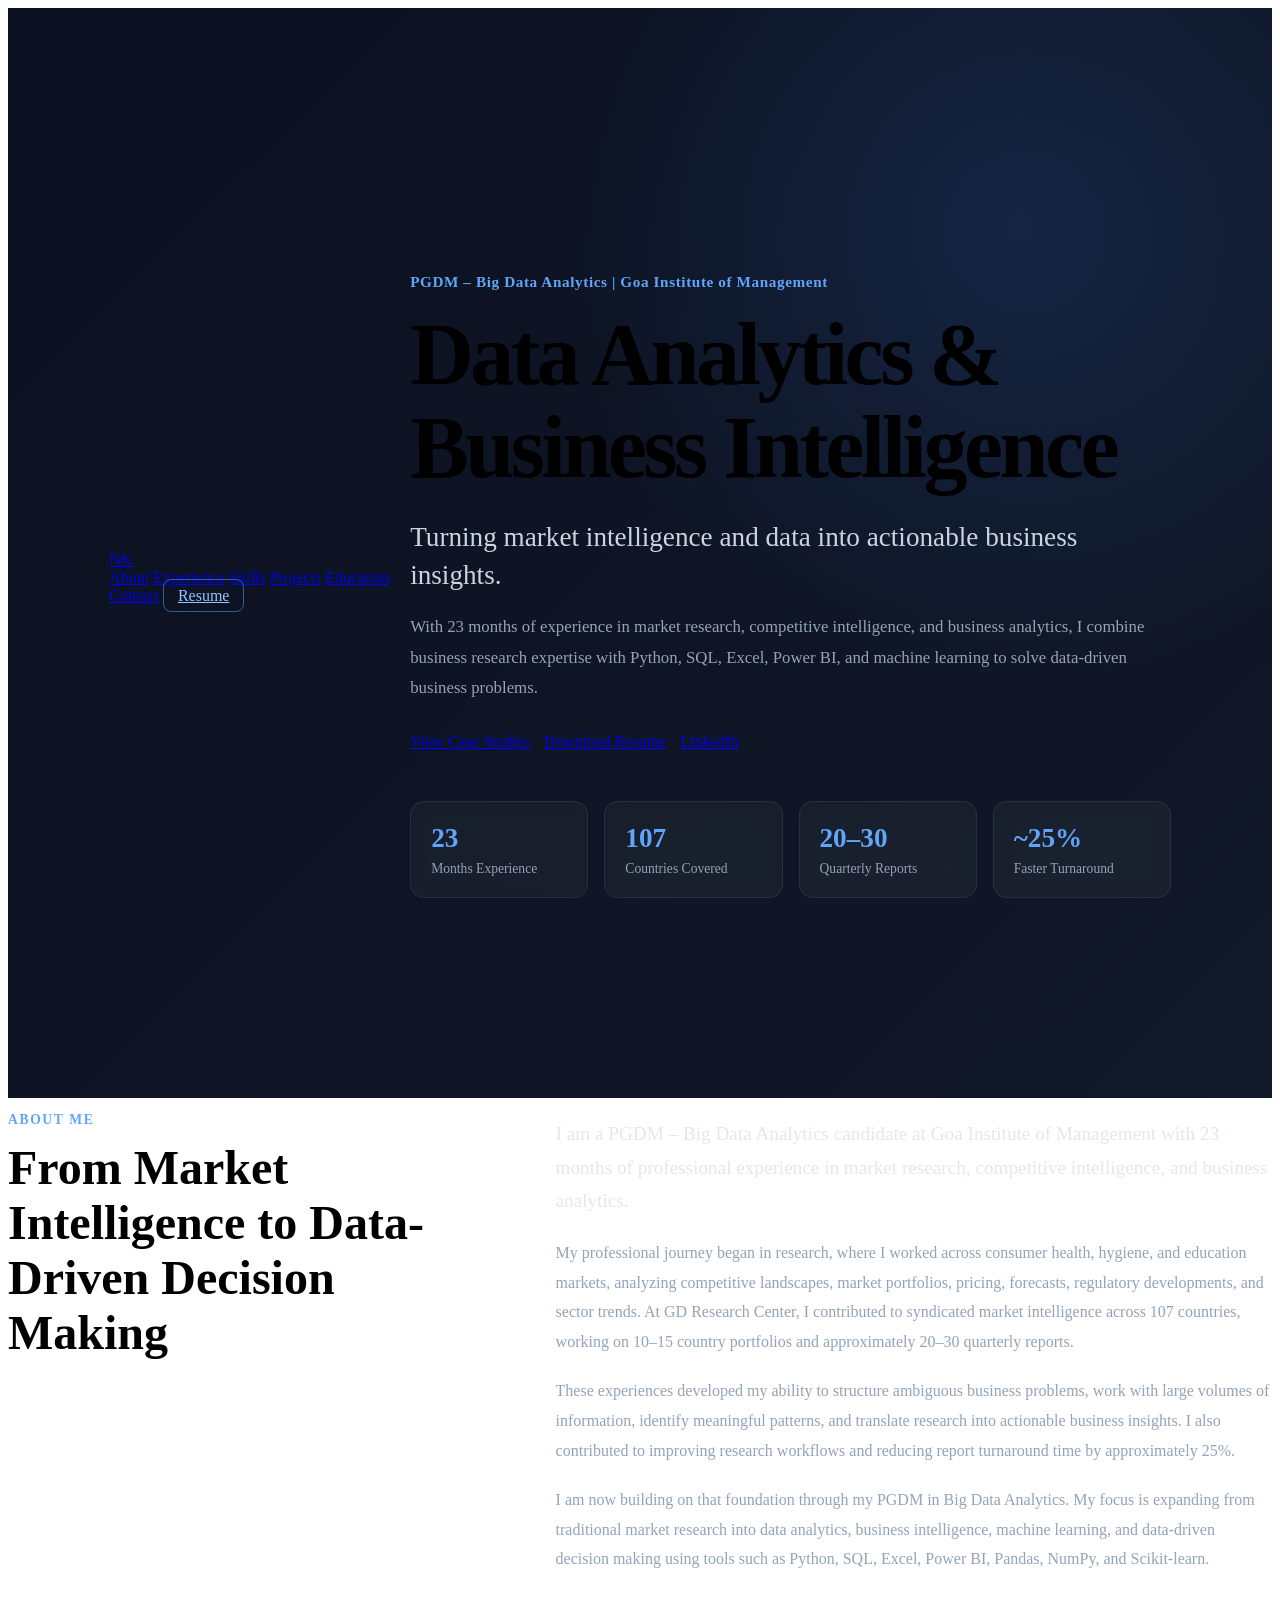
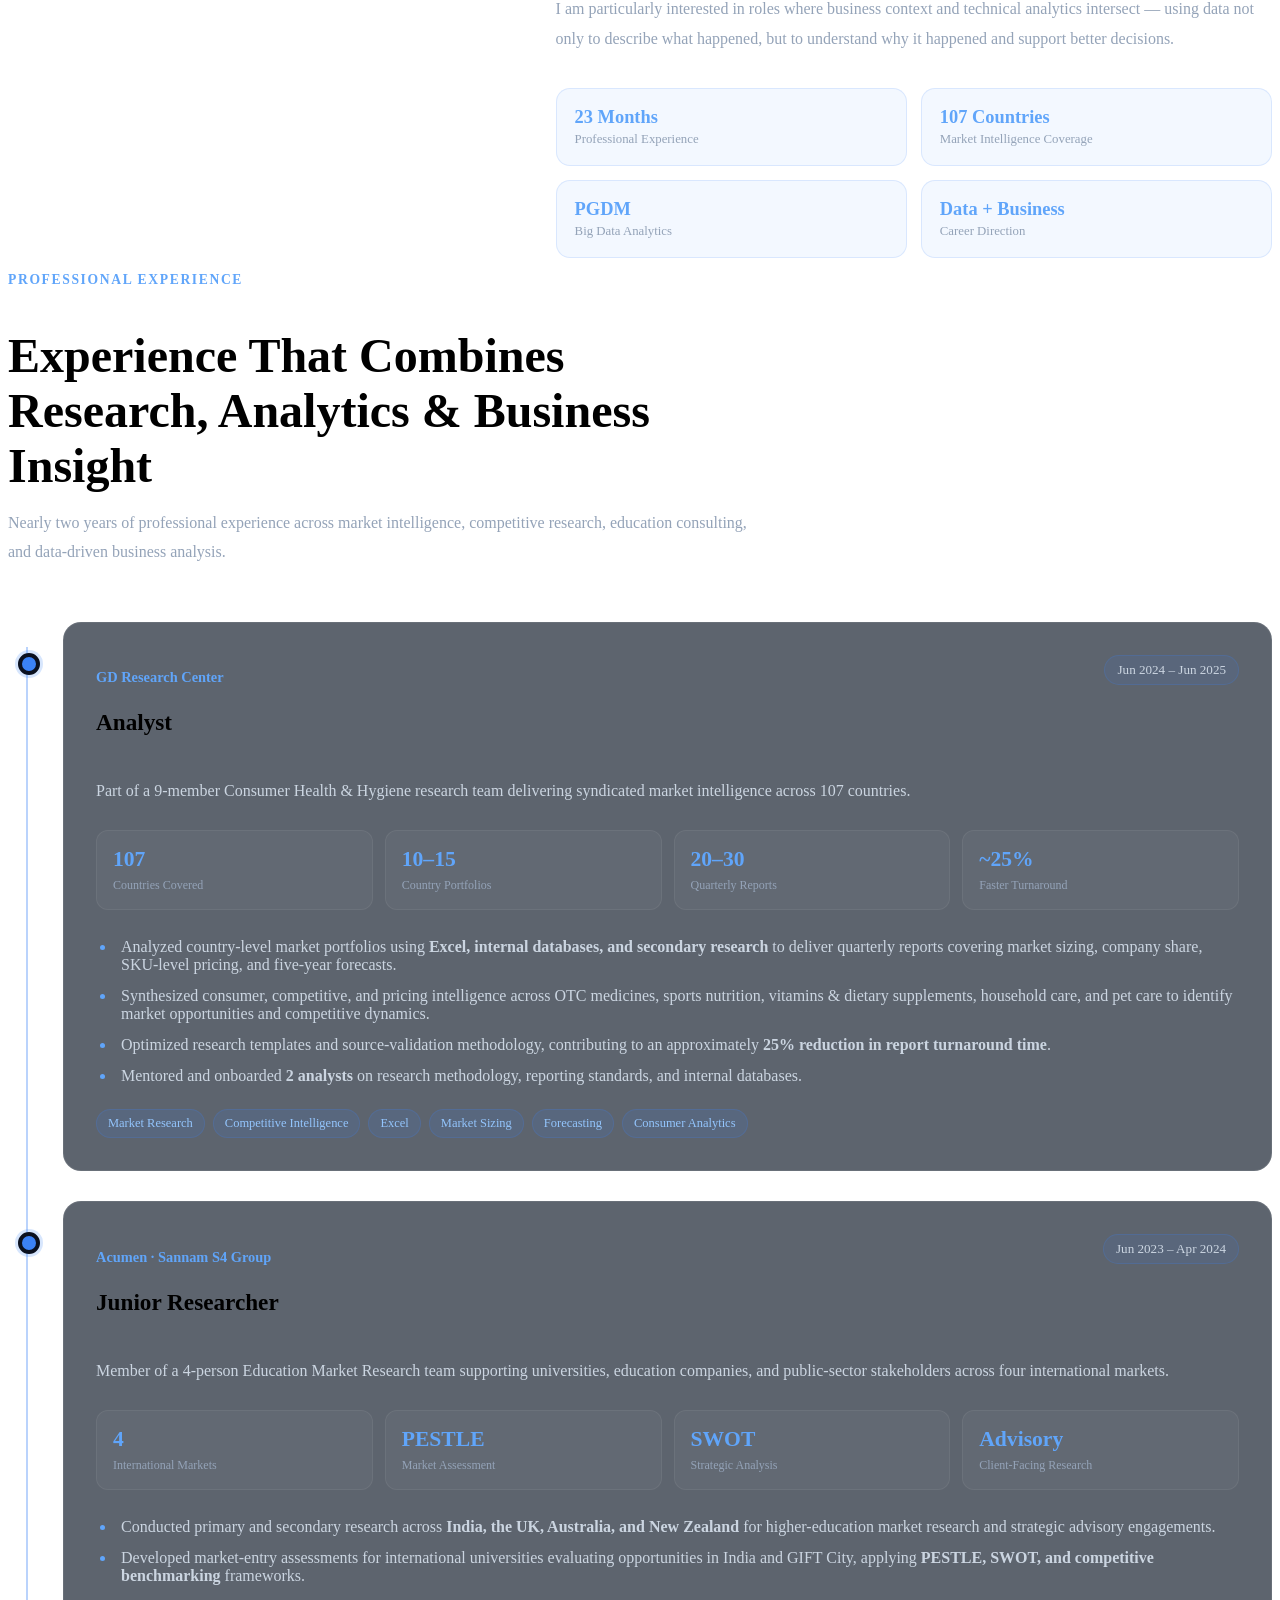
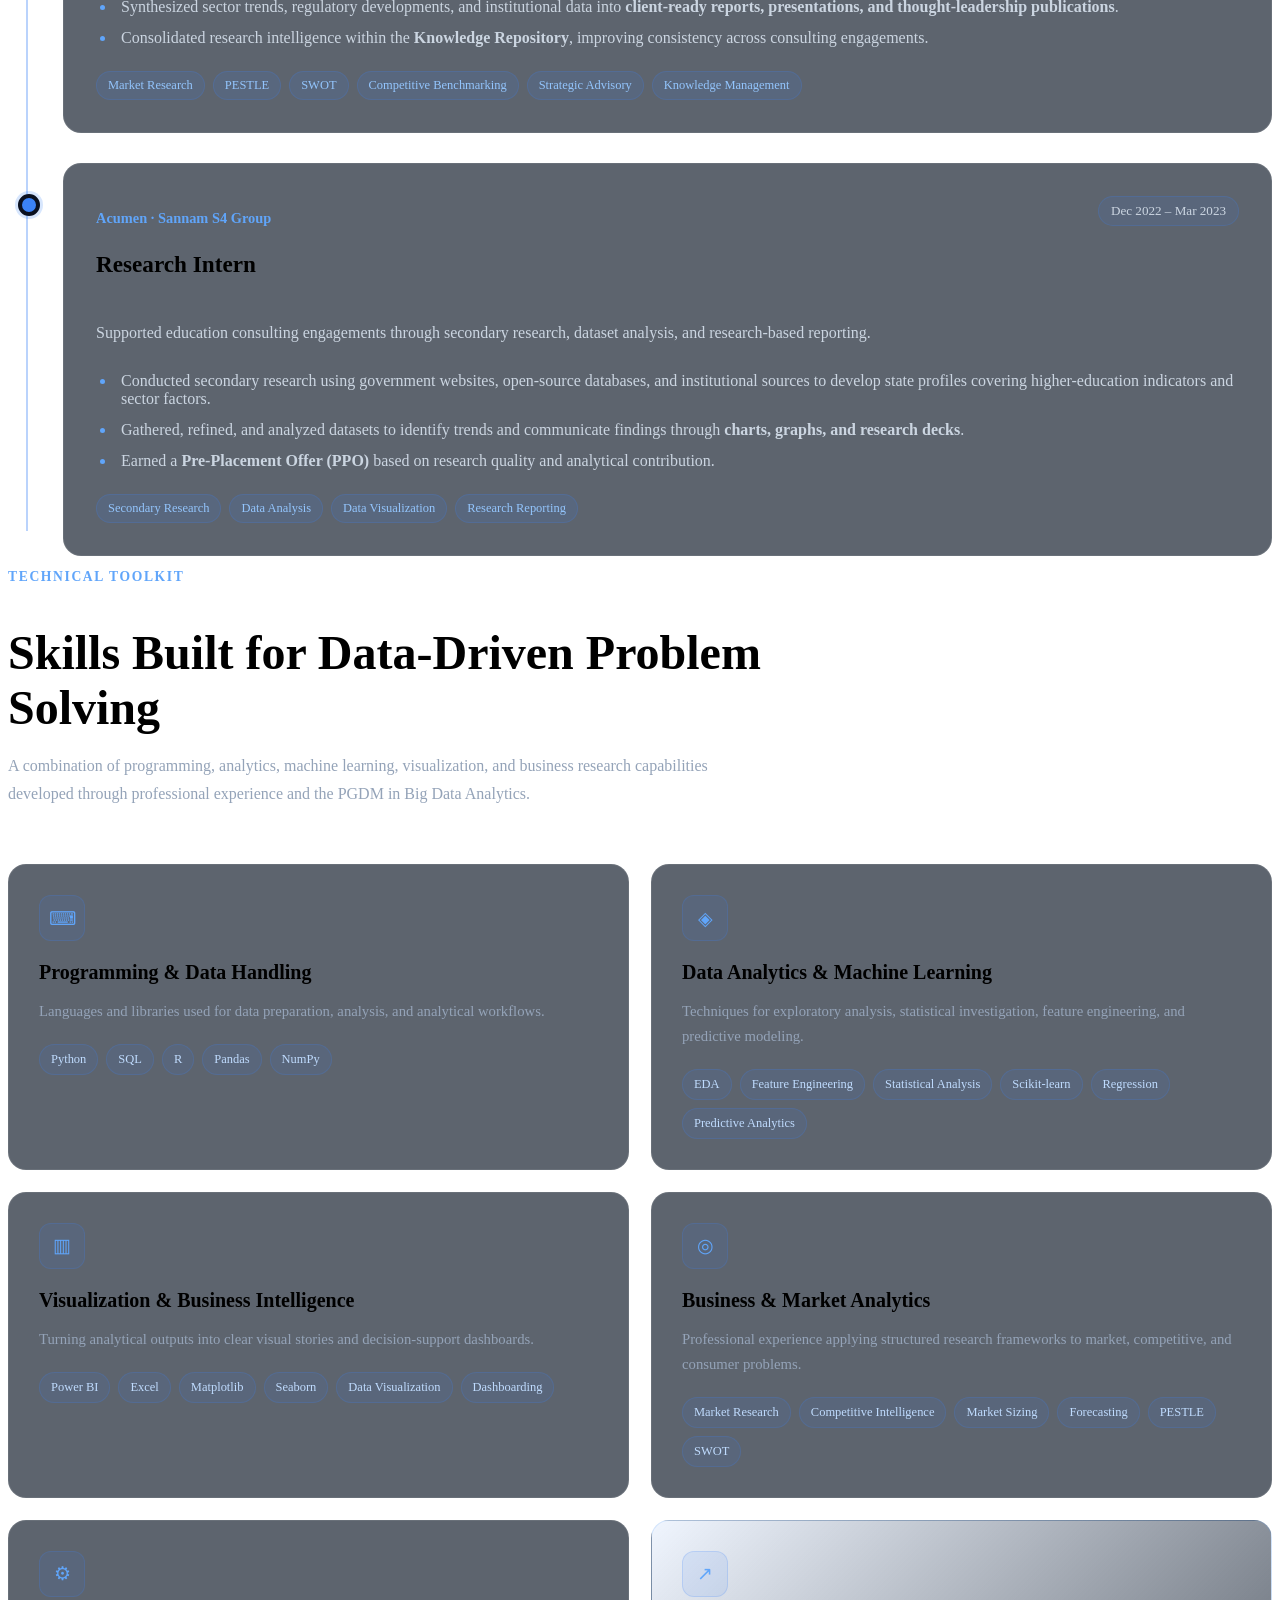
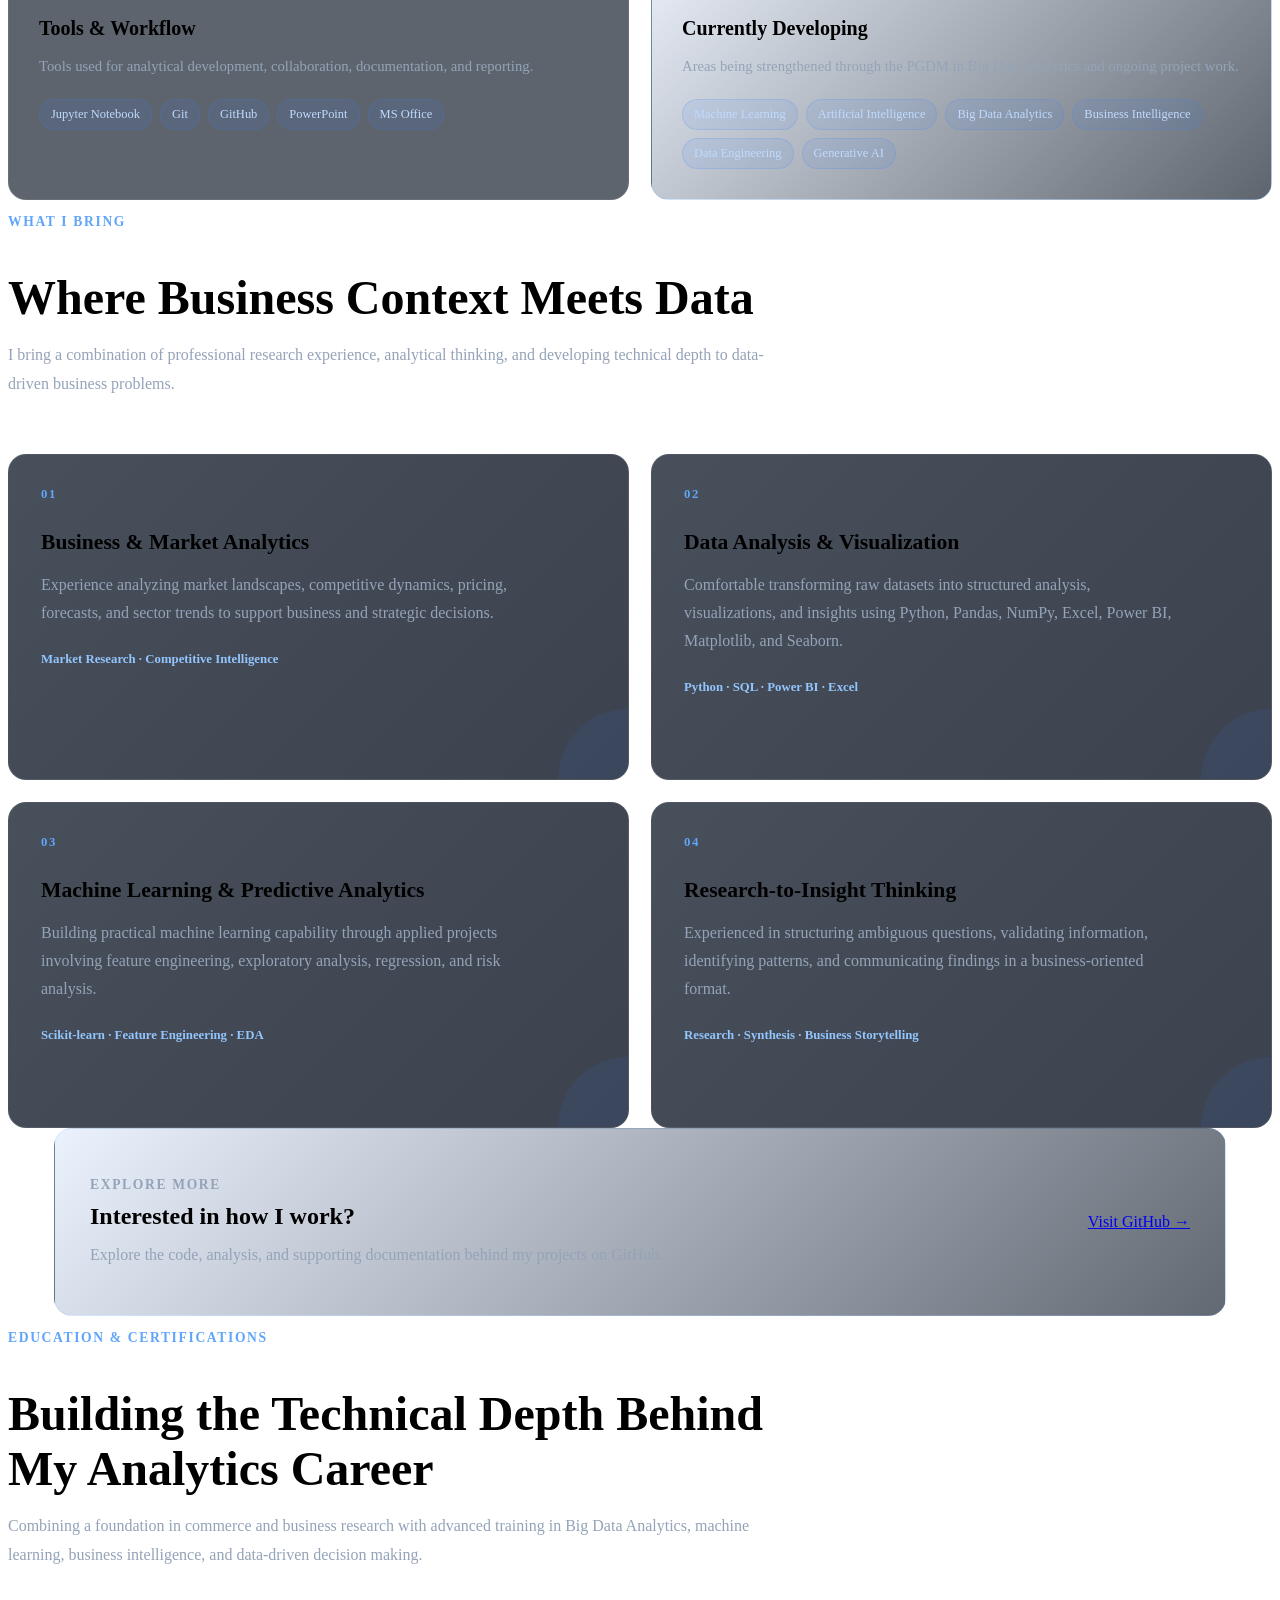
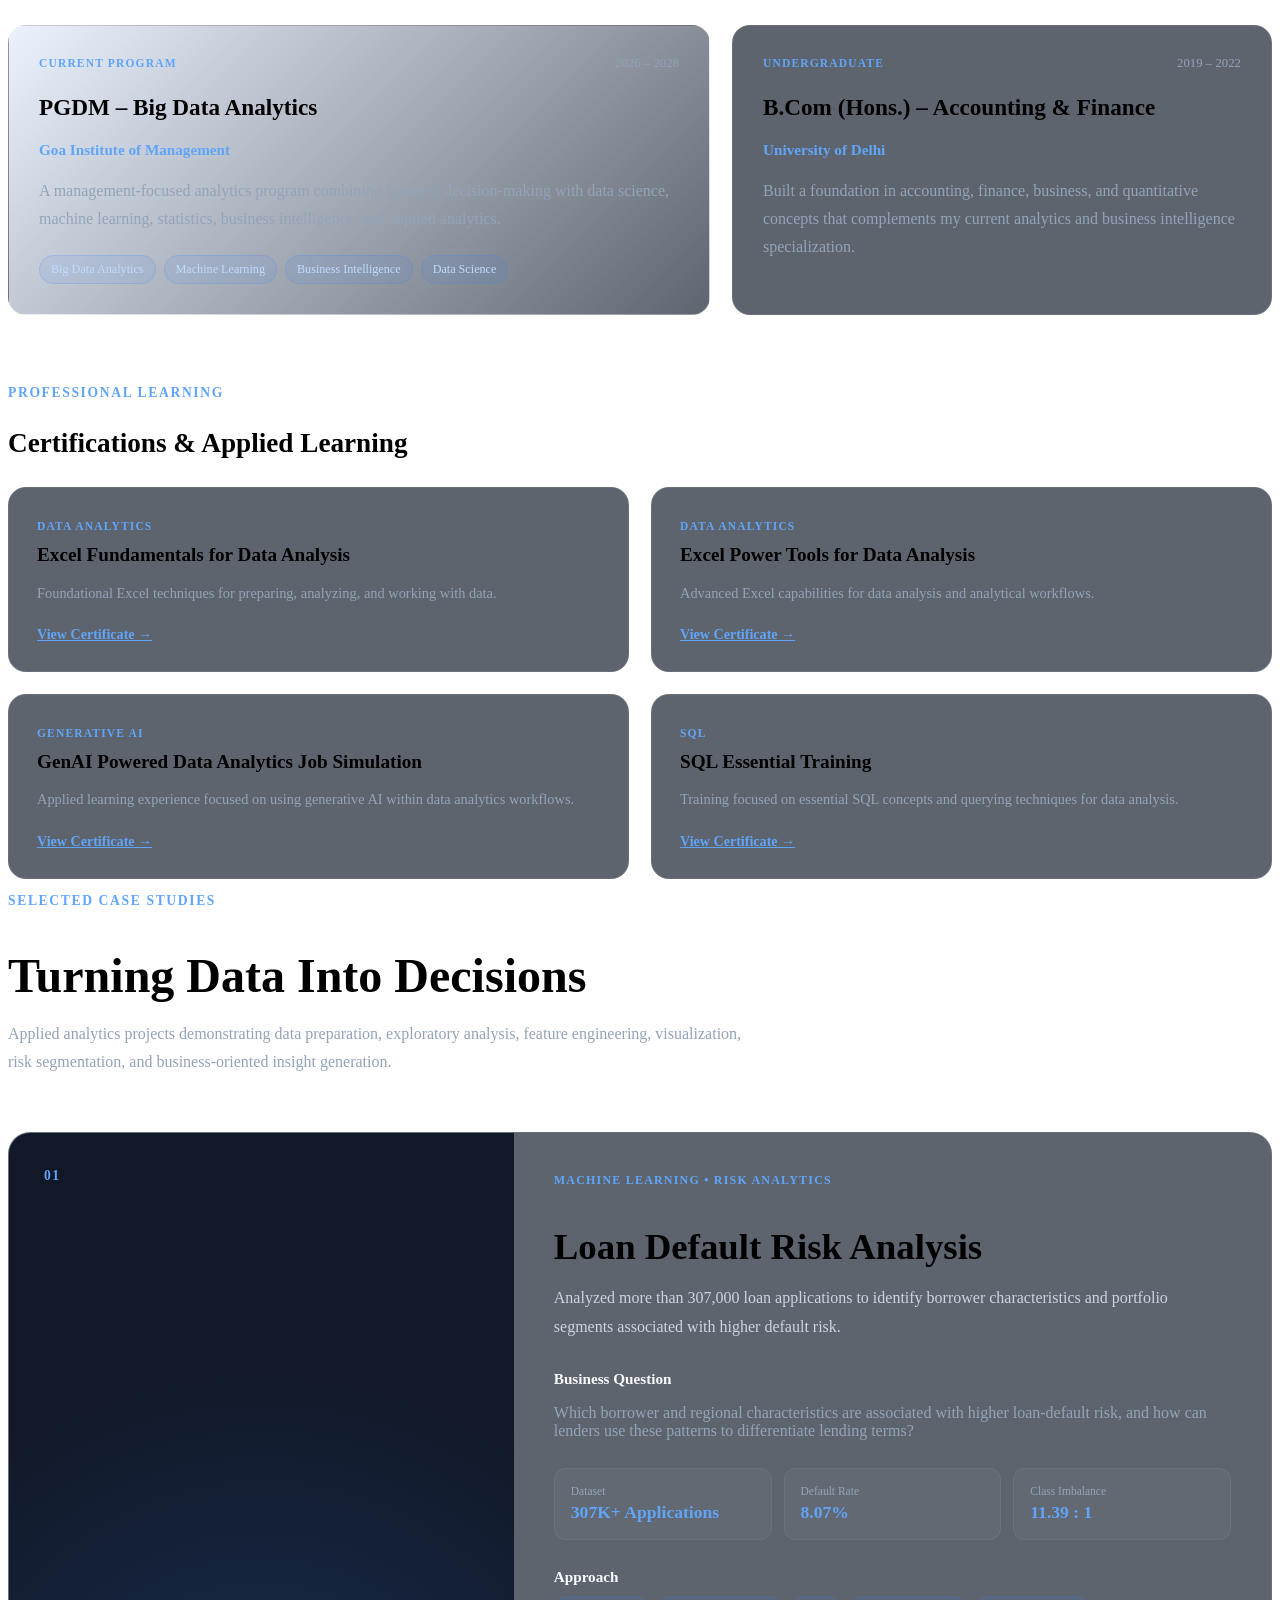
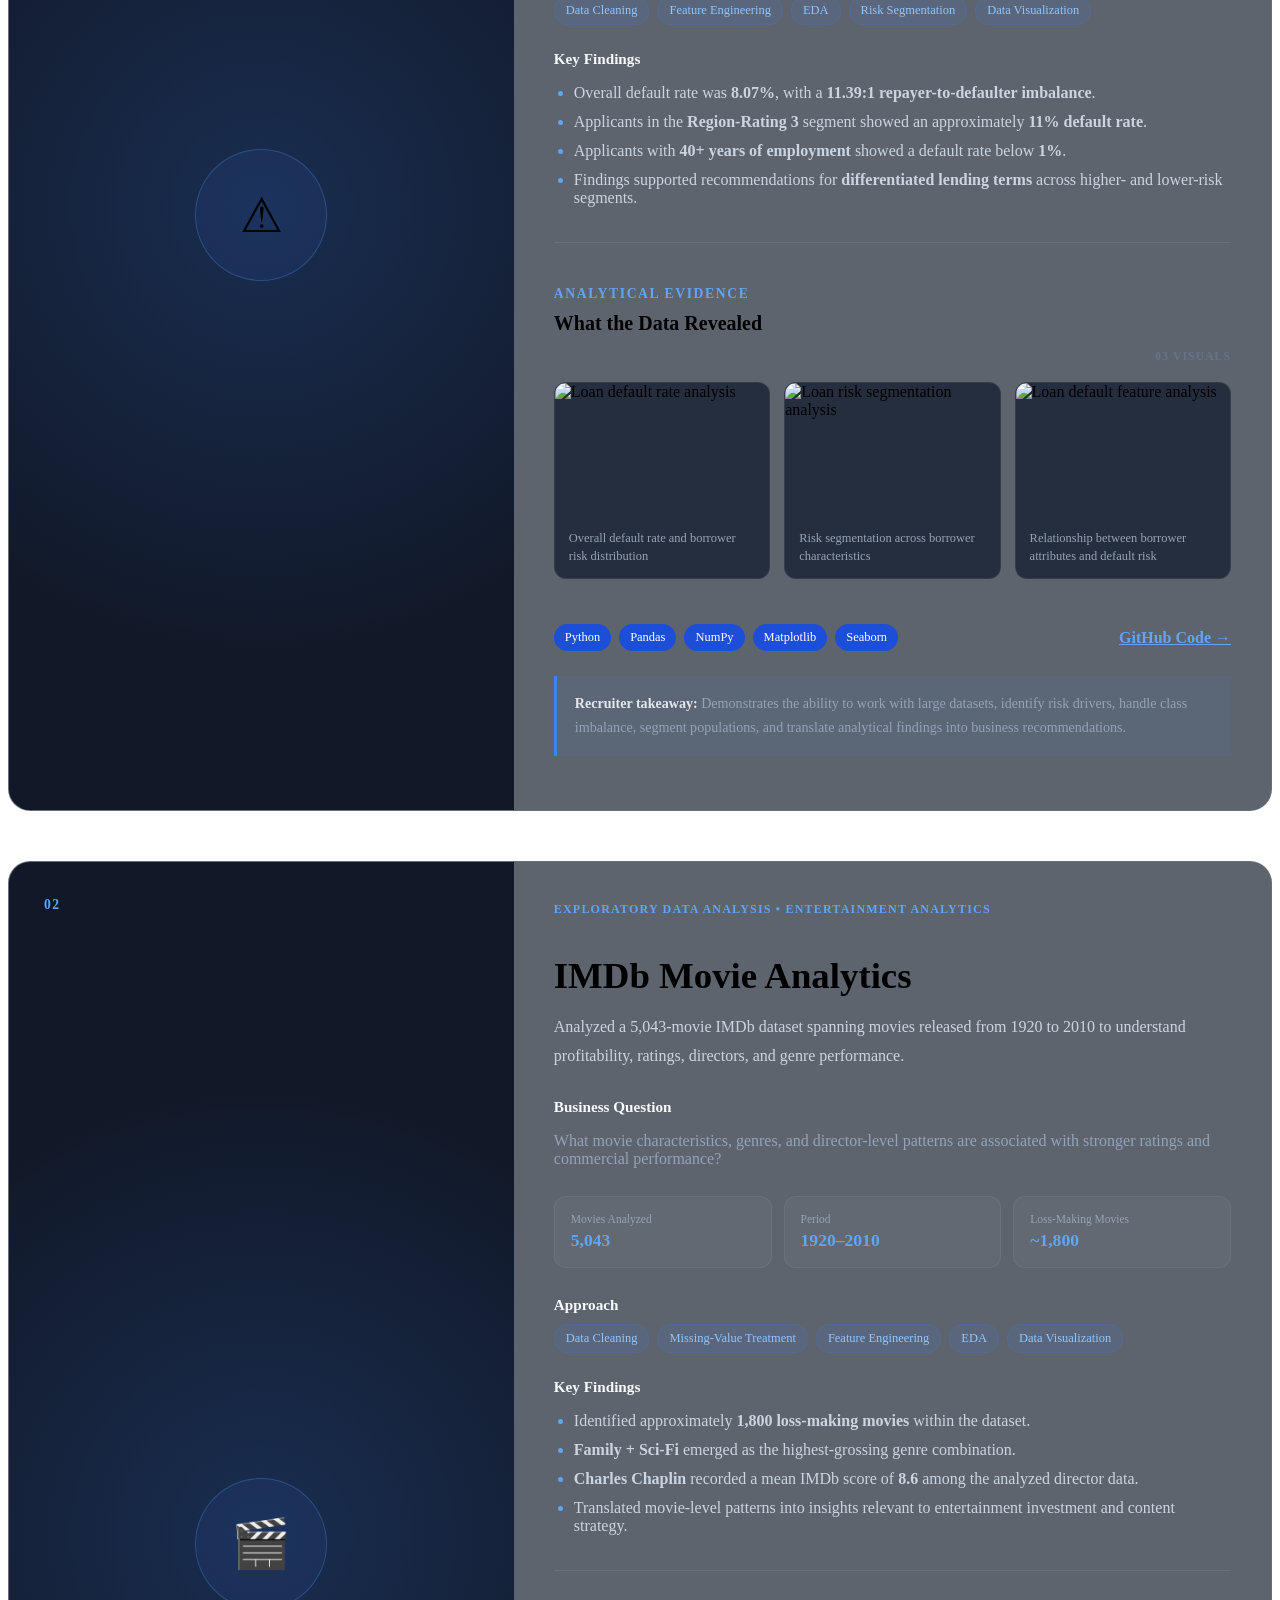
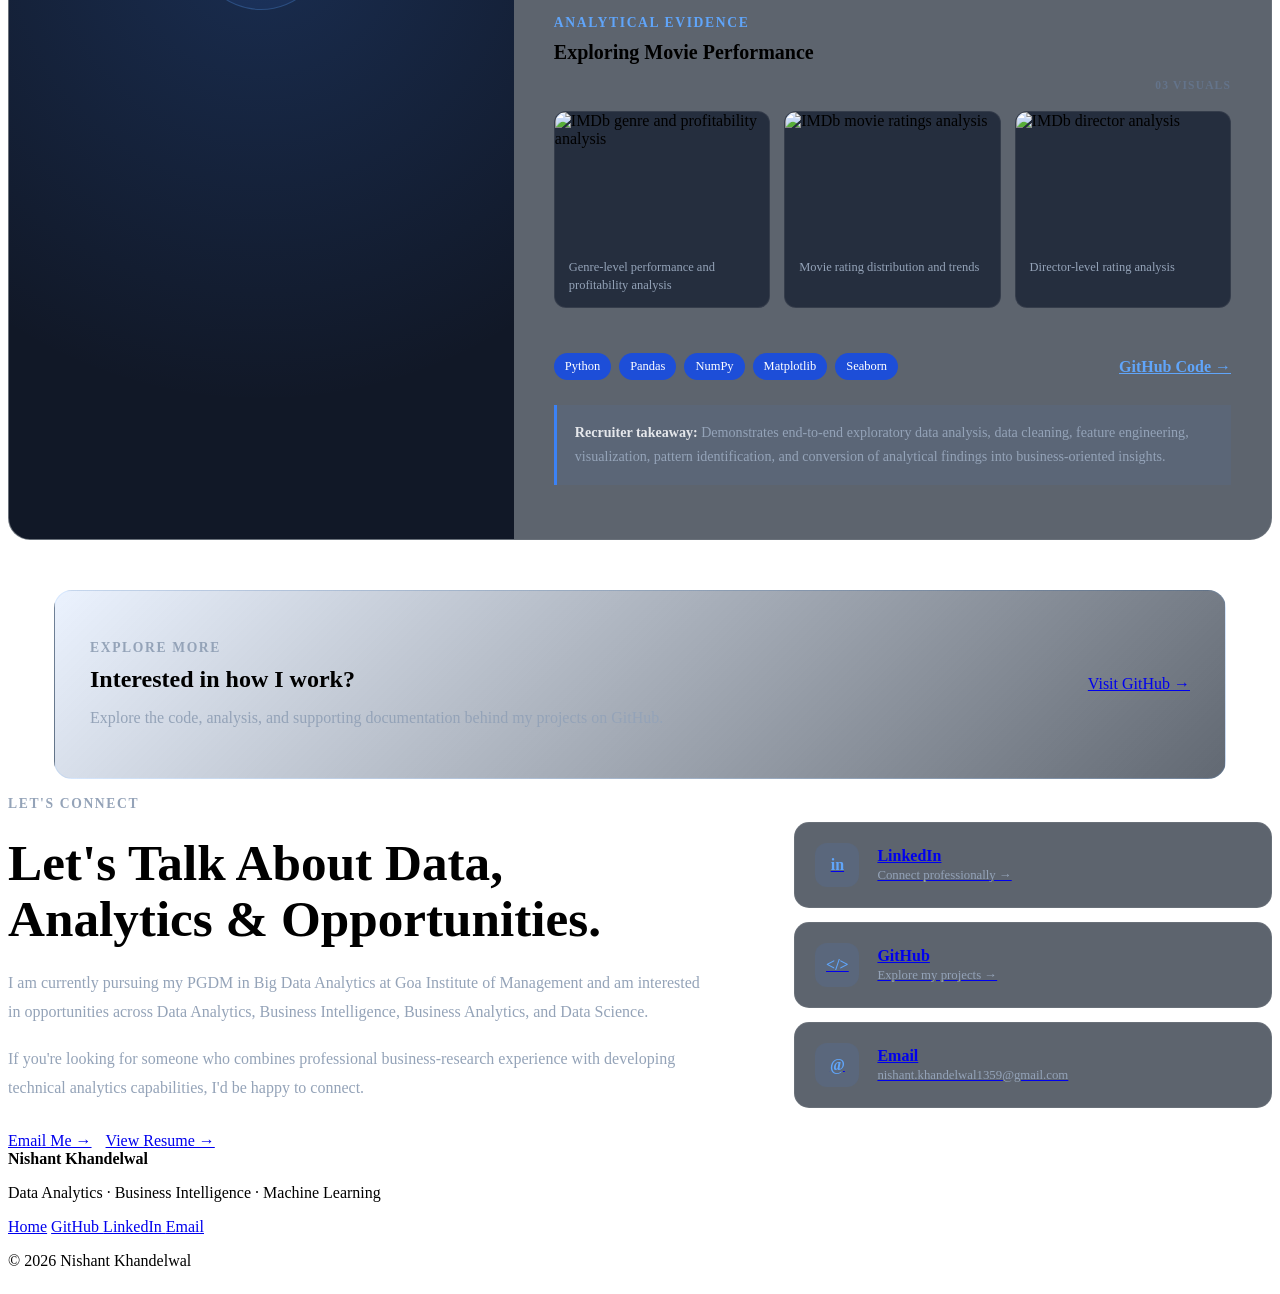
==== index.html @ 5cabf3fd "Update index.html" ====
<!DOCTYPE html>
<html lang="en">
<head>
    <meta charset="UTF-8">

    <meta
        name="viewport"
        content="width=device-width, initial-scale=1.0">

    <meta
        name="description"
        content="Nishant Khandelwal — PGDM Big Data Analytics candidate at Goa Institute of Management with 23 months of experience in market research, competitive intelligence, and business analytics.">

    <meta
        name="author"
        content="Nishant Khandelwal">

    <meta
        name="robots"
        content="index, follow">

    <meta
        name="theme-color"
        content="#0f172a">

    <meta
        property="og:type"
        content="website">

    <meta
        property="og:title"
        content="Nishant Khandelwal | Data Analytics & Business Intelligence">

    <meta
        property="og:description"
        content="PGDM Big Data Analytics candidate with professional experience in market research, competitive intelligence, business analytics, Python, SQL, Power BI, and machine learning.">

    <meta
        property="og:url"
        content="https://nishant-1359.github.io/">

    <title>
        Nishant Khandelwal | Data Analytics &amp; Business Intelligence
    </title>

    <link rel="stylesheet" href="style.css">
    <link rel="icon" type="image/png" href="favicon.png">
</head>

<body>

<header id="top" class="hero">

    <nav class="navbar">

        <a href="#top" class="logo" aria-label="Nishant Khandelwal — Home">
            NK
        </a>

        <button
            class="menu-toggle"
            type="button"
            aria-label="Open navigation"
            aria-expanded="false"
            aria-controls="primary-navigation">
            <span></span>
            <span></span>
            <span></span>
        </button>

        <div class="nav-links" id="primary-navigation">

            <a href="#about">About</a>
            <a href="#experience">Experience</a>
            <a href="#skills">Skills</a>
            <a href="#projects">Projects</a>
            <a href="#education">Education</a>
            <a href="#contact">Contact</a>

            <a
                class="nav-resume"
                href="Nishant_Khandelwal_Data_Analytics_Resume.pdf"
                target="_blank"
                rel="noopener noreferrer">
                Resume
            </a>

        </div>

    </nav>


    <div class="hero-content">

        <p class="hero-eyebrow">
            PGDM – Big Data Analytics | Goa Institute of Management
        </p>

        <h1>
            Data Analytics &amp;<br>
            Business Intelligence
        </h1>

        <h2>
            Turning market intelligence and data into actionable business insights.
        </h2>

        <p class="hero-description">
            With 23 months of experience in market research, competitive intelligence,
            and business analytics, I combine business research expertise with
            Python, SQL, Excel, Power BI, and machine learning to solve
            data-driven business problems.
        </p>

        <div class="hero-buttons">

            <a class="btn" href="#projects">
                View Case Studies
            </a>

            <a
                class="btn secondary"
                href="Nishant_Khandelwal_Data_Analytics_Resume.pdf"
                target="_blank"
                rel="noopener noreferrer">
                Download Resume
            </a>

            <a
                class="btn secondary"
                href="https://www.linkedin.com/in/nishant-khandelwal-gim/"
                target="_blank"
                rel="noopener noreferrer">
                LinkedIn
            </a>

        </div>

        <div class="hero-proof">

            <div class="proof-card">
                <strong>23</strong>
                <span>Months Experience</span>
            </div>

            <div class="proof-card">
                <strong>107</strong>
                <span>Countries Covered</span>
            </div>

            <div class="proof-card">
                <strong>20–30</strong>
                <span>Quarterly Reports</span>
            </div>

            <div class="proof-card">
                <strong>~25%</strong>
                <span>Faster Turnaround</span>
            </div>

        </div>

    </div>

</header>


<section id="about">

    <div class="about-layout">

        <div class="about-heading">

            <p class="section-eyebrow">
                About Me
            </p>

            <h2>
                From Market Intelligence to Data-Driven Decision Making
            </h2>

        </div>


        <div class="about-content">

            <p class="about-lead">
                I am a PGDM – Big Data Analytics candidate at Goa Institute
                of Management with 23 months of professional experience in
                market research, competitive intelligence, and business analytics.
            </p>

            <p>
                My professional journey began in research, where I worked across
                consumer health, hygiene, and education markets, analyzing
                competitive landscapes, market portfolios, pricing, forecasts,
                regulatory developments, and sector trends. At GD Research Center,
                I contributed to syndicated market intelligence across 107 countries,
                working on 10–15 country portfolios and approximately 20–30
                quarterly reports.
            </p>

            <p>
                These experiences developed my ability to structure ambiguous
                business problems, work with large volumes of information,
                identify meaningful patterns, and translate research into
                actionable business insights. I also contributed to improving
                research workflows and reducing report turnaround time by
                approximately 25%.
            </p>

            <p>
                I am now building on that foundation through my PGDM in Big Data
                Analytics. My focus is expanding from traditional market research
                into data analytics, business intelligence, machine learning,
                and data-driven decision making using tools such as Python, SQL,
                Excel, Power BI, Pandas, NumPy, and Scikit-learn.
            </p>

            <p>
                I am particularly interested in roles where business context
                and technical analytics intersect — using data not only to
                describe what happened, but to understand why it happened and
                support better decisions.
            </p>


            <div class="about-highlights">

                <div class="about-highlight">
                    <strong>23 Months</strong>
                    <span>Professional Experience</span>
                </div>

                <div class="about-highlight">
                    <strong>107 Countries</strong>
                    <span>Market Intelligence Coverage</span>
                </div>

                <div class="about-highlight">
                    <strong>PGDM</strong>
                    <span>Big Data Analytics</span>
                </div>

                <div class="about-highlight">
                    <strong>Data + Business</strong>
                    <span>Career Direction</span>
                </div>

            </div>

        </div>

    </div>

</section>


<section id="experience">

    <div class="section-heading">
        <p class="section-eyebrow">Professional Experience</p>

        <h2>
            Experience That Combines Research, Analytics &amp; Business Insight
        </h2>

        <p class="section-intro">
            Nearly two years of professional experience across market intelligence,
            competitive research, education consulting, and data-driven business analysis.
        </p>
    </div>


    <div class="experience-timeline">

        <article class="experience-card">

            <div class="experience-header">

                <div>
                    <p class="experience-company">GD Research Center</p>
                    <h3>Analyst</h3>
                </div>

                <span class="experience-date">
                    Jun 2024 – Jun 2025
                </span>

            </div>

            <p class="experience-summary">
                Part of a 9-member Consumer Health &amp; Hygiene research team
                delivering syndicated market intelligence across 107 countries.
            </p>

            <div class="experience-metrics">

                <div class="metric">
                    <strong>107</strong>
                    <span>Countries Covered</span>
                </div>

                <div class="metric">
                    <strong>10–15</strong>
                    <span>Country Portfolios</span>
                </div>

                <div class="metric">
                    <strong>20–30</strong>
                    <span>Quarterly Reports</span>
                </div>

                <div class="metric">
                    <strong>~25%</strong>
                    <span>Faster Turnaround</span>
                </div>

            </div>

            <ul class="experience-points">

                <li>
                    Analyzed country-level market portfolios using
                    <strong>Excel, internal databases, and secondary research</strong>
                    to deliver quarterly reports covering market sizing,
                    company share, SKU-level pricing, and five-year forecasts.
                </li>

                <li>
                    Synthesized consumer, competitive, and pricing intelligence
                    across OTC medicines, sports nutrition, vitamins &amp;
                    dietary supplements, household care, and pet care to identify
                    market opportunities and competitive dynamics.
                </li>

                <li>
                    Optimized research templates and source-validation methodology,
                    contributing to an approximately <strong>25% reduction in report
                    turnaround time</strong>.
                </li>

                <li>
                    Mentored and onboarded <strong>2 analysts</strong> on research
                    methodology, reporting standards, and internal databases.
                </li>

            </ul>

            <div class="experience-tags">
                <span>Market Research</span>
                <span>Competitive Intelligence</span>
                <span>Excel</span>
                <span>Market Sizing</span>
                <span>Forecasting</span>
                <span>Consumer Analytics</span>
            </div>

        </article>


        <article class="experience-card">

            <div class="experience-header">

                <div>
                    <p class="experience-company">
                        Acumen · Sannam S4 Group
                    </p>

                    <h3>Junior Researcher</h3>
                </div>

                <span class="experience-date">
                    Jun 2023 – Apr 2024
                </span>

            </div>

            <p class="experience-summary">
                Member of a 4-person Education Market Research team supporting
                universities, education companies, and public-sector stakeholders
                across four international markets.
            </p>

            <div class="experience-metrics">

                <div class="metric">
                    <strong>4</strong>
                    <span>International Markets</span>
                </div>

                <div class="metric">
                    <strong>PESTLE</strong>
                    <span>Market Assessment</span>
                </div>

                <div class="metric">
                    <strong>SWOT</strong>
                    <span>Strategic Analysis</span>
                </div>

                <div class="metric">
                    <strong>Advisory</strong>
                    <span>Client-Facing Research</span>
                </div>

            </div>

            <ul class="experience-points">

                <li>
                    Conducted primary and secondary research across
                    <strong>India, the UK, Australia, and New Zealand</strong>
                    for higher-education market research and strategic advisory
                    engagements.
                </li>

                <li>
                    Developed market-entry assessments for international
                    universities evaluating opportunities in India and GIFT City,
                    applying <strong>PESTLE, SWOT, and competitive benchmarking</strong>
                    frameworks.
                </li>

                <li>
                    Synthesized sector trends, regulatory developments, and
                    institutional data into <strong>client-ready reports,
                    presentations, and thought-leadership publications</strong>.
                </li>

                <li>
                    Consolidated research intelligence within the
                    <strong>Knowledge Repository</strong>, improving consistency
                    across consulting engagements.
                </li>

            </ul>

            <div class="experience-tags">
                <span>Market Research</span>
                <span>PESTLE</span>
                <span>SWOT</span>
                <span>Competitive Benchmarking</span>
                <span>Strategic Advisory</span>
                <span>Knowledge Management</span>
            </div>

        </article>


        <article class="experience-card">

            <div class="experience-header">

                <div>
                    <p class="experience-company">
                        Acumen · Sannam S4 Group
                    </p>

                    <h3>Research Intern</h3>
                </div>

                <span class="experience-date">
                    Dec 2022 – Mar 2023
                </span>

            </div>

            <p class="experience-summary">
                Supported education consulting engagements through secondary
                research, dataset analysis, and research-based reporting.
            </p>

            <ul class="experience-points">

                <li>
                    Conducted secondary research using government websites,
                    open-source databases, and institutional sources to develop
                    state profiles covering higher-education indicators and
                    sector factors.
                </li>

                <li>
                    Gathered, refined, and analyzed datasets to identify trends
                    and communicate findings through <strong>charts, graphs,
                    and research decks</strong>.
                </li>

                <li>
                    Earned a <strong>Pre-Placement Offer (PPO)</strong> based on
                    research quality and analytical contribution.
                </li>

            </ul>

            <div class="experience-tags">
                <span>Secondary Research</span>
                <span>Data Analysis</span>
                <span>Data Visualization</span>
                <span>Research Reporting</span>
            </div>

        </article>

    </div>

</section>


<section id="skills">

    <div class="section-heading">
        <p class="section-eyebrow">Technical Toolkit</p>

        <h2>
            Skills Built for Data-Driven Problem Solving
        </h2>

        <p class="section-intro">
            A combination of programming, analytics, machine learning,
            visualization, and business research capabilities developed
            through professional experience and the PGDM in Big Data Analytics.
        </p>
    </div>


    <div class="skills-grid">

        <div class="skill-card">

            <div class="skill-icon">⌨</div>

            <h3>Programming &amp; Data Handling</h3>

            <p>
                Languages and libraries used for data preparation,
                analysis, and analytical workflows.
            </p>

            <div class="skill-tags">
                <span>Python</span>
                <span>SQL</span>
                <span>R</span>
                <span>Pandas</span>
                <span>NumPy</span>
            </div>

        </div>


        <div class="skill-card">

            <div class="skill-icon">◈</div>

            <h3>Data Analytics &amp; Machine Learning</h3>

            <p>
                Techniques for exploratory analysis, statistical
                investigation, feature engineering, and predictive modeling.
            </p>

            <div class="skill-tags">
                <span>EDA</span>
                <span>Feature Engineering</span>
                <span>Statistical Analysis</span>
                <span>Scikit-learn</span>
                <span>Regression</span>
                <span>Predictive Analytics</span>
            </div>

        </div>


        <div class="skill-card">

            <div class="skill-icon">▥</div>

            <h3>Visualization &amp; Business Intelligence</h3>

            <p>
                Turning analytical outputs into clear visual stories
                and decision-support dashboards.
            </p>

            <div class="skill-tags">
                <span>Power BI</span>
                <span>Excel</span>
                <span>Matplotlib</span>
                <span>Seaborn</span>
                <span>Data Visualization</span>
                <span>Dashboarding</span>
            </div>

        </div>


        <div class="skill-card">

            <div class="skill-icon">◎</div>

            <h3>Business &amp; Market Analytics</h3>

            <p>
                Professional experience applying structured research
                frameworks to market, competitive, and consumer problems.
            </p>

            <div class="skill-tags">
                <span>Market Research</span>
                <span>Competitive Intelligence</span>
                <span>Market Sizing</span>
                <span>Forecasting</span>
                <span>PESTLE</span>
                <span>SWOT</span>
            </div>

        </div>


        <div class="skill-card">

            <div class="skill-icon">⚙</div>

            <h3>Tools &amp; Workflow</h3>

            <p>
                Tools used for analytical development, collaboration,
                documentation, and reporting.
            </p>

            <div class="skill-tags">
                <span>Jupyter Notebook</span>
                <span>Git</span>
                <span>GitHub</span>
                <span>PowerPoint</span>
                <span>MS Office</span>
            </div>

        </div>


        <div class="skill-card skill-card-learning">

            <div class="skill-icon">↗</div>

            <h3>Currently Developing</h3>

            <p>
                Areas being strengthened through the PGDM in Big Data Analytics
                and ongoing project work.
            </p>

            <div class="skill-tags">
                <span>Machine Learning</span>
                <span>Artificial Intelligence</span>
                <span>Big Data Analytics</span>
                <span>Business Intelligence</span>
                <span>Data Engineering</span>
                <span>Generative AI</span>
            </div>

        </div>

    </div>

</section>


<section id="focus">

    <div class="section-heading">

        <p class="section-eyebrow">
            What I Bring
        </p>

        <h2>
            Where Business Context Meets Data
        </h2>

        <p class="section-intro">
            I bring a combination of professional research experience,
            analytical thinking, and developing technical depth to
            data-driven business problems.
        </p>

    </div>


    <div class="focus-grid">

        <article class="focus-card">

            <div class="focus-number">01</div>

            <h3>
                Business &amp; Market Analytics
            </h3>

            <p>
                Experience analyzing market landscapes, competitive
                dynamics, pricing, forecasts, and sector trends to
                support business and strategic decisions.
            </p>

            <span class="focus-link">
                Market Research · Competitive Intelligence
            </span>

        </article>


        <article class="focus-card">

            <div class="focus-number">02</div>

            <h3>
                Data Analysis &amp; Visualization
            </h3>

            <p>
                Comfortable transforming raw datasets into structured
                analysis, visualizations, and insights using Python,
                Pandas, NumPy, Excel, Power BI, Matplotlib, and Seaborn.
            </p>

            <span class="focus-link">
                Python · SQL · Power BI · Excel
            </span>

        </article>


        <article class="focus-card">

            <div class="focus-number">03</div>

            <h3>
                Machine Learning &amp; Predictive Analytics
            </h3>

            <p>
                Building practical machine learning capability through
                applied projects involving feature engineering,
                exploratory analysis, regression, and risk analysis.
            </p>

            <span class="focus-link">
                Scikit-learn · Feature Engineering · EDA
            </span>

        </article>


        <article class="focus-card">

            <div class="focus-number">04</div>

            <h3>
                Research-to-Insight Thinking
            </h3>

            <p>
                Experienced in structuring ambiguous questions,
                validating information, identifying patterns, and
                communicating findings in a business-oriented format.
            </p>

            <span class="focus-link">
                Research · Synthesis · Business Storytelling
            </span>

        </article>

    </div>

</section>


<section class="project-cta">

    <div>

        <p class="section-eyebrow">
            Explore More
        </p>

        <h2>
            Interested in how I work?
        </h2>

        <p>
            Explore the code, analysis, and supporting documentation
            behind my projects on GitHub.
        </p>

    </div>

    <a
        class="btn"
        href="https://github.com/Nishant-1359"
        target="_blank"
        rel="noopener noreferrer">
        Visit GitHub →
    </a>

</section>


<section id="education">

    <div class="section-heading">

        <p class="section-eyebrow">
            Education &amp; Certifications
        </p>

        <h2>
            Building the Technical Depth Behind My Analytics Career
        </h2>

        <p class="section-intro">
            Combining a foundation in commerce and business research with
            advanced training in Big Data Analytics, machine learning,
            business intelligence, and data-driven decision making.
        </p>

    </div>


    <div class="education-grid">

        <article class="education-card education-primary">

            <div class="education-top">

                <span class="education-badge">
                    CURRENT PROGRAM
                </span>

                <span class="education-period">
                    2026 – 2028
                </span>

            </div>

            <h3>
                PGDM – Big Data Analytics
            </h3>

            <h4>
                Goa Institute of Management
            </h4>

            <p>
                A management-focused analytics program combining business
                decision-making with data science, machine learning,
                statistics, business intelligence, and applied analytics.
            </p>

            <div class="education-tags">
                <span>Big Data Analytics</span>
                <span>Machine Learning</span>
                <span>Business Intelligence</span>
                <span>Data Science</span>
            </div>

        </article>


        <article class="education-card">

            <div class="education-top">

                <span class="education-badge">
                    UNDERGRADUATE
                </span>

                <span class="education-period">
                    2019 – 2022
                </span>

            </div>

            <h3>
                B.Com (Hons.) – Accounting &amp; Finance
            </h3>

            <h4>
                University of Delhi
            </h4>

            <p>
                Built a foundation in accounting, finance, business,
                and quantitative concepts that complements my current
                analytics and business intelligence specialization.
            </p>

        </article>

    </div>


    <div class="certifications-heading">

        <p class="section-eyebrow">
            Professional Learning
        </p>

        <h3>
            Certifications &amp; Applied Learning
        </h3>

    </div>


    <div class="cert-grid">

        <article class="cert-card">

            <span class="cert-category">
                DATA ANALYTICS
            </span>

            <h3>
                Excel Fundamentals for Data Analysis
            </h3>

            <p>
                Foundational Excel techniques for preparing,
                analyzing, and working with data.
            </p>

            <a
                href="https://coursera.org/share/342a6f9354192464b0ec6d840000b20d"
                target="_blank"
                rel="noopener noreferrer">
                View Certificate →
            </a>

        </article>


        <article class="cert-card">

            <span class="cert-category">
                DATA ANALYTICS
            </span>

            <h3>
                Excel Power Tools for Data Analysis
            </h3>

            <p>
                Advanced Excel capabilities for data analysis
                and analytical workflows.
            </p>

            <a
                href="https://coursera.org/share/2a6e7810f92a1c0aef94cc0af9b22195"
                target="_blank"
                rel="noopener noreferrer">
                View Certificate →
            </a>

        </article>


        <article class="cert-card">

            <span class="cert-category">
                GENERATIVE AI
            </span>

            <h3>
                GenAI Powered Data Analytics Job Simulation
            </h3>

            <p>
                Applied learning experience focused on using
                generative AI within data analytics workflows.
            </p>

            <a
                href="https://www.theforage.com/completion-certificates/ifobHAoMjQs9s6bKS/gMTdCXwDdLYoXZ3wG_ifobHAoMjQs9s6bKS_BwGfn9C9hPh4mQKXW_1770197518570_completion_certificate.pdf"
                target="_blank"
                rel="noopener noreferrer">
                View Certificate →
            </a>

        </article>


        <article class="cert-card">

            <span class="cert-category">
                SQL
            </span>

            <h3>
                SQL Essential Training
            </h3>

            <p>
                Training focused on essential SQL concepts
                and querying techniques for data analysis.
            </p>

            <a
                href="https://www.linkedin.com/learning/certificates/4b132c9b7f72ca20af8380bac589a0d6ac507d04a57c0f2e8576208e67418c9f?trk=share_certificate"
                target="_blank"
                rel="noopener noreferrer">
                View Certificate →
            </a>

        </article>

    </div>

</section>


<section id="projects">

    <div class="section-heading">

        <p class="section-eyebrow">
            Selected Case Studies
        </p>

        <h2>
            Turning Data Into Decisions
        </h2>

        <p class="section-intro">
            Applied analytics projects demonstrating data preparation,
            exploratory analysis, feature engineering, visualization,
            risk segmentation, and business-oriented insight generation.
        </p>

    </div>


    <article class="case-study">

        <div class="case-study-visual">

            <div class="case-study-number">
                01
            </div>

            <div class="case-study-icon" aria-hidden="true">
                ⚠
            </div>

        </div>


        <div class="case-study-content">

            <div class="case-study-label">
                MACHINE LEARNING • RISK ANALYTICS
            </div>

            <h3>
                Loan Default Risk Analysis
            </h3>

            <p class="case-study-summary">
                Analyzed more than 307,000 loan applications to identify
                borrower characteristics and portfolio segments associated
                with higher default risk.
            </p>


            <div class="case-study-block">

                <h4>Business Question</h4>

                <p>
                    Which borrower and regional characteristics are associated
                    with higher loan-default risk, and how can lenders use
                    these patterns to differentiate lending terms?
                </p>

            </div>


            <div class="case-study-grid">

                <div>
                    <span class="case-label">Dataset</span>
                    <strong>307K+ Applications</strong>
                </div>

                <div>
                    <span class="case-label">Default Rate</span>
                    <strong>8.07%</strong>
                </div>

                <div>
                    <span class="case-label">Class Imbalance</span>
                    <strong>11.39 : 1</strong>
                </div>

            </div>


            <div class="case-study-block">

                <h4>Approach</h4>

                <div class="case-tags">
                    <span>Data Cleaning</span>
                    <span>Feature Engineering</span>
                    <span>EDA</span>
                    <span>Risk Segmentation</span>
                    <span>Data Visualization</span>
                </div>

            </div>


            <div class="case-study-block">

                <h4>Key Findings</h4>

                <ul>

                    <li>
                        Overall default rate was
                        <strong>8.07%</strong>, with a
                        <strong>11.39:1 repayer-to-defaulter imbalance</strong>.
                    </li>

                    <li>
                        Applicants in the
                        <strong>Region-Rating 3</strong>
                        segment showed an approximately
                        <strong>11% default rate</strong>.
                    </li>

                    <li>
                        Applicants with
                        <strong>40+ years of employment</strong>
                        showed a default rate below
                        <strong>1%</strong>.
                    </li>

                    <li>
                        Findings supported recommendations for
                        <strong>differentiated lending terms</strong>
                        across higher- and lower-risk segments.
                    </li>

                </ul>

            </div>


            <div class="case-study-evidence">

                <div class="evidence-header">

                    <div>
                        <p class="section-eyebrow">
                            Analytical Evidence
                        </p>

                        <h4>
                            What the Data Revealed
                        </h4>
                    </div>

                    <span class="evidence-count">
                        03 VISUALS
                    </span>

                </div>


                <div class="evidence-grid">

                    <figure class="evidence-card">
                        <img
                            src="assets/loan-default-rate.png"
                            alt="Loan default rate analysis"
                            loading="lazy">

                        <figcaption>
                            Overall default rate and borrower risk distribution
                        </figcaption>
                    </figure>


                    <figure class="evidence-card">
                        <img
                            src="assets/loan-risk-segments.png"
                            alt="Loan risk segmentation analysis"
                            loading="lazy">

                        <figcaption>
                            Risk segmentation across borrower characteristics
                        </figcaption>
                    </figure>


                    <figure class="evidence-card">
                        <img
                            src="assets/loan-feature-analysis.png"
                            alt="Loan default feature analysis"
                            loading="lazy">

                        <figcaption>
                            Relationship between borrower attributes and default risk
                        </figcaption>
                    </figure>

                </div>

            </div>


            <div class="case-study-footer">

                <div class="case-tools">
                    <span>Python</span>
                    <span>Pandas</span>
                    <span>NumPy</span>
                    <span>Matplotlib</span>
                    <span>Seaborn</span>
                </div>

                <a
                    class="case-link"
                    href="https://github.com/Nishant-1359/STIGE-Data-Analytics-Project"
                    target="_blank"
                    rel="noopener noreferrer">
                    GitHub Code →
                </a>

            </div>


            <p class="recruiter-takeaway">
                <strong>Recruiter takeaway:</strong>
                Demonstrates the ability to work with large datasets,
                identify risk drivers, handle class imbalance, segment
                populations, and translate analytical findings into
                business recommendations.
            </p>

        </div>

    </article>


    <article class="case-study case-study-reverse">

        <div class="case-study-visual">

            <div class="case-study-number">
                02
            </div>

            <div class="case-study-icon" aria-hidden="true">
                🎬
            </div>

        </div>


        <div class="case-study-content">

            <div class="case-study-label">
                EXPLORATORY DATA ANALYSIS • ENTERTAINMENT ANALYTICS
            </div>

            <h3>
                IMDb Movie Analytics
            </h3>

            <p class="case-study-summary">
                Analyzed a 5,043-movie IMDb dataset spanning movies released
                from 1920 to 2010 to understand profitability, ratings,
                directors, and genre performance.
            </p>


            <div class="case-study-block">

                <h4>Business Question</h4>

                <p>
                    What movie characteristics, genres, and director-level
                    patterns are associated with stronger ratings and
                    commercial performance?
                </p>

            </div>


            <div class="case-study-grid">

                <div>
                    <span class="case-label">Movies Analyzed</span>
                    <strong>5,043</strong>
                </div>

                <div>
                    <span class="case-label">Period</span>
                    <strong>1920–2010</strong>
                </div>

                <div>
                    <span class="case-label">Loss-Making Movies</span>
                    <strong>~1,800</strong>
                </div>

            </div>


            <div class="case-study-block">

                <h4>Approach</h4>

                <div class="case-tags">
                    <span>Data Cleaning</span>
                    <span>Missing-Value Treatment</span>
                    <span>Feature Engineering</span>
                    <span>EDA</span>
                    <span>Data Visualization</span>
                </div>

            </div>


            <div class="case-study-block">

                <h4>Key Findings</h4>

                <ul>

                    <li>
                        Identified approximately
                        <strong>1,800 loss-making movies</strong>
                        within the dataset.
                    </li>

                    <li>
                        <strong>Family + Sci-Fi</strong>
                        emerged as the highest-grossing genre combination.
                    </li>

                    <li>
                        <strong>Charles Chaplin</strong>
                        recorded a mean IMDb score of
                        <strong>8.6</strong>
                        among the analyzed director data.
                    </li>

                    <li>
                        Translated movie-level patterns into insights
                        relevant to entertainment investment and
                        content strategy.
                    </li>

                </ul>

            </div>


            <div class="case-study-evidence">

                <div class="evidence-header">

                    <div>
                        <p class="section-eyebrow">
                            Analytical Evidence
                        </p>

                        <h4>
                            Exploring Movie Performance
                        </h4>
                    </div>

                    <span class="evidence-count">
                        03 VISUALS
                    </span>

                </div>


                <div class="evidence-grid">

                    <figure class="evidence-card">
                        <img
                            src="assets/imdb-genre-analysis.png"
                            alt="IMDb genre and profitability analysis"
                            loading="lazy">

                        <figcaption>
                            Genre-level performance and profitability analysis
                        </figcaption>
                    </figure>


                    <figure class="evidence-card">
                        <img
                            src="assets/imdb-ratings.png"
                            alt="IMDb movie ratings analysis"
                            loading="lazy">

                        <figcaption>
                            Movie rating distribution and trends
                        </figcaption>
                    </figure>


                    <figure class="evidence-card">
                        <img
                            src="assets/imdb-director-analysis.png"
                            alt="IMDb director analysis"
                            loading="lazy">

                        <figcaption>
                            Director-level rating analysis
                        </figcaption>
                    </figure>

                </div>

            </div>


            <div class="case-study-footer">

                <div class="case-tools">
                    <span>Python</span>
                    <span>Pandas</span>
                    <span>NumPy</span>
                    <span>Matplotlib</span>
                    <span>Seaborn</span>
                </div>

                <a
                    class="case-link"
                    href="https://github.com/Nishant-1359/STIGE-Data-Analytics-Project"
                    target="_blank"
                    rel="noopener noreferrer">
                    GitHub Code →
                </a>

            </div>


            <p class="recruiter-takeaway">
                <strong>Recruiter takeaway:</strong>
                Demonstrates end-to-end exploratory data analysis,
                data cleaning, feature engineering, visualization,
                pattern identification, and conversion of analytical
                findings into business-oriented insights.
            </p>

        </div>

    </article>

</section>


<section class="project-cta">

    <div>

        <p class="section-eyebrow">
            Explore More
        </p>

        <h2>
            Interested in how I work?
        </h2>

        <p>
            Explore the code, analysis, and supporting documentation
            behind my projects on GitHub.
        </p>

    </div>

    <a
        class="btn"
        href="https://github.com/Nishant-1359"
        target="_blank"
        rel="noopener noreferrer">
        Visit GitHub →
    </a>

</section>


<section id="contact">

    <div class="contact-wrapper">

        <div class="contact-intro">

            <p class="section-eyebrow">
                Let's Connect
            </p>

            <h2>
                Let's Talk About Data, Analytics &amp; Opportunities.
            </h2>

            <p>
                I am currently pursuing my PGDM in Big Data Analytics at
                Goa Institute of Management and am interested in opportunities
                across Data Analytics, Business Intelligence, Business Analytics,
                and Data Science.
            </p>

            <p>
                If you're looking for someone who combines professional
                business-research experience with developing technical
                analytics capabilities, I'd be happy to connect.
            </p>

            <div class="contact-primary-actions">

                <a
                    class="btn"
                    href="mailto:nishant.khandelwal1359@gmail.com">
                    Email Me →
                </a>

                <a
                    class="btn secondary"
                    href="Nishant_Khandelwal_Data_Analytics_Resume.pdf"
                    target="_blank"
                    rel="noopener noreferrer">
                    View Resume →
                </a>

            </div>

        </div>


        <div class="contact-links">

            <a
                class="contact-link-card"
                href="https://www.linkedin.com/in/nishant-khandelwal-gim/"
                target="_blank"
                rel="noopener noreferrer">

                <span class="contact-link-icon" aria-hidden="true">
                    in
                </span>

                <div>
                    <strong>LinkedIn</strong>
                    <span>
                        Connect professionally →
                    </span>
                </div>

            </a>


            <a
                class="contact-link-card"
                href="https://github.com/Nishant-1359"
                target="_blank"
                rel="noopener noreferrer">

                <span class="contact-link-icon" aria-hidden="true">
                    &lt;/&gt;
                </span>

                <div>
                    <strong>GitHub</strong>
                    <span>
                        Explore my projects →
                    </span>
                </div>

            </a>


            <a
                class="contact-link-card"
                href="mailto:nishant.khandelwal1359@gmail.com">

                <span class="contact-link-icon" aria-hidden="true">
                    @
                </span>

                <div>
                    <strong>Email</strong>
                    <span>
                        nishant.khandelwal1359@gmail.com
                    </span>
                </div>

            </a>

        </div>

    </div>

</section>


<footer class="footer">

    <div class="footer-content">

        <strong>
            Nishant Khandelwal
        </strong>

        <p>
            Data Analytics · Business Intelligence · Machine Learning
        </p>

        <div class="footer-links">

            <a href="#top">Home</a>

            <a
                href="https://github.com/Nishant-1359"
                target="_blank"
                rel="noopener noreferrer">
                GitHub
            </a>

            <a
                href="https://www.linkedin.com/in/nishant-khandelwal-gim/"
                target="_blank"
                rel="noopener noreferrer">
                LinkedIn
            </a>

            <a href="mailto:nishant.khandelwal1359@gmail.com">
                Email
            </a>

        </div>

        <p class="footer-copy">
            © 2026 Nishant Khandelwal
        </p>

    </div>

</footer>


<script src="script.js"></script>

</body>
</html>
---- style.css ----
/* ================================
   HERO
================================ */

.hero {
    min-height: 100vh;
    display: flex;
    align-items: center;
    position: relative;
    padding: 120px 8% 70px;
    background:
        radial-gradient(
            circle at 80% 20%,
            rgba(59, 130, 246, 0.15),
            transparent 35%
        ),
        linear-gradient(135deg, #0b1120, #111827);
}

.hero-content {
    width: min(1100px, 100%);
    margin: 0 auto;
}

.hero-eyebrow {
    display: inline-block;
    margin-bottom: 18px;
    color: #60a5fa;
    font-size: 0.95rem;
    font-weight: 600;
    letter-spacing: 0.04em;
}

.hero h1 {
    max-width: 850px;
    margin: 0;
    font-size: clamp(3rem, 7vw, 5.5rem);
    line-height: 1.05;
    letter-spacing: -0.04em;
}

.hero h2 {
    max-width: 760px;
    margin: 24px 0 18px;
    color: #cbd5e1;
    font-size: clamp(1.25rem, 2.5vw, 1.7rem);
    font-weight: 500;
    line-height: 1.4;
}

.hero-description {
    max-width: 760px;
    color: #94a3b8;
    font-size: 1.05rem;
    line-height: 1.8;
}

.hero-buttons {
    display: flex;
    flex-wrap: wrap;
    gap: 14px;
    margin-top: 30px;
}

.hero-proof {
    display: grid;
    grid-template-columns: repeat(4, minmax(130px, 1fr));
    gap: 16px;
    max-width: 850px;
    margin-top: 50px;
}

.proof-card {
    padding: 20px;
    background: rgba(255, 255, 255, 0.04);
    border: 1px solid rgba(255, 255, 255, 0.08);
    border-radius: 14px;
    backdrop-filter: blur(8px);
}

.proof-card strong {
    display: block;
    color: #60a5fa;
    font-size: 1.7rem;
    line-height: 1.2;
}

.proof-card span {
    display: block;
    margin-top: 6px;
    color: #94a3b8;
    font-size: 0.85rem;
}

@media (max-width: 768px) {

    .hero {
        padding: 150px 6% 60px;
    }

    .hero h1 {
        font-size: 3rem;
    }

    .hero-proof {
        grid-template-columns: repeat(2, 1fr);
        margin-top: 40px;
    }

    .hero-buttons {
        flex-direction: column;
        align-items: stretch;
    }

    .hero-buttons .btn {
        text-align: center;
    }
}

/* ========================================
   EXPERIENCE
======================================== */

.section-heading {
    max-width: 760px;
    margin-bottom: 55px;
}

.section-eyebrow {
    margin-bottom: 10px;
    color: #60a5fa;
    font-size: 0.85rem;
    font-weight: 700;
    letter-spacing: 0.12em;
    text-transform: uppercase;
}

.section-heading h2 {
    margin-bottom: 16px;
    font-size: clamp(2rem, 4vw, 3rem);
    line-height: 1.15;
}

.section-intro {
    color: #94a3b8;
    font-size: 1rem;
    line-height: 1.8;
}

.experience-timeline {
    display: flex;
    flex-direction: column;
    gap: 30px;
    position: relative;
}

.experience-timeline::before {
    content: "";
    position: absolute;
    left: 18px;
    top: 25px;
    bottom: 25px;
    width: 2px;
    background: rgba(59, 130, 246, 0.35);
}

.experience-card {
    position: relative;
    margin-left: 55px;
    padding: 32px;
    background: rgba(31, 41, 55, 0.72);
    border: 1px solid rgba(255, 255, 255, 0.08);
    border-radius: 18px;
    transition: transform 0.3s ease,
                border-color 0.3s ease,
                box-shadow 0.3s ease;
}

.experience-card::before {
    content: "";
    position: absolute;
    left: -46px;
    top: 30px;
    width: 14px;
    height: 14px;
    background: #3b82f6;
    border: 4px solid #0b1120;
    border-radius: 50%;
    box-shadow: 0 0 0 3px rgba(59, 130, 246, 0.2);
}

.experience-card:hover {
    transform: translateY(-5px);
    border-color: rgba(59, 130, 246, 0.35);
    box-shadow: 0 18px 40px rgba(0, 0, 0, 0.28);
}

.experience-header {
    display: flex;
    justify-content: space-between;
    align-items: flex-start;
    gap: 20px;
    margin-bottom: 18px;
}

.experience-company {
    margin-bottom: 4px;
    color: #60a5fa;
    font-size: 0.9rem;
    font-weight: 700;
}

.experience-header h3 {
    font-size: 1.45rem;
}

.experience-date {
    flex-shrink: 0;
    padding: 6px 12px;
    background: rgba(59, 130, 246, 0.1);
    border: 1px solid rgba(59, 130, 246, 0.2);
    border-radius: 999px;
    color: #cbd5e1;
    font-size: 0.82rem;
}

.experience-summary {
    margin-bottom: 25px;
    color: #cbd5e1;
    line-height: 1.75;
}

.experience-metrics {
    display: grid;
    grid-template-columns: repeat(4, 1fr);
    gap: 12px;
    margin-bottom: 28px;
}

.metric {
    padding: 16px;
    background: rgba(255, 255, 255, 0.035);
    border: 1px solid rgba(255, 255, 255, 0.06);
    border-radius: 12px;
}

.metric strong {
    display: block;
    color: #60a5fa;
    font-size: 1.35rem;
    line-height: 1.2;
}

.metric span {
    display: block;
    margin-top: 5px;
    color: #94a3b8;
    font-size: 0.75rem;
}

.experience-points {
    padding-left: 20px;
}

.experience-points li {
    margin-bottom: 13px;
    padding-left: 5px;
    color: #cbd5e1;
}

.experience-points li::marker {
    color: #60a5fa;
}

.experience-tags {
    display: flex;
    flex-wrap: wrap;
    gap: 8px;
    margin-top: 24px;
}

.experience-tags span {
    padding: 6px 11px;
    background: rgba(59, 130, 246, 0.12);
    border: 1px solid rgba(59, 130, 246, 0.18);
    border-radius: 999px;
    color: #93c5fd;
    font-size: 0.78rem;
}


/* Experience — mobile */

@media (max-width: 768px) {

    .experience-card {
        margin-left: 35px;
        padding: 24px;
    }

    .experience-timeline::before {
        left: 9px;
    }

    .experience-card::before {
        left: -35px;
    }

    .experience-header {
        flex-direction: column;
        gap: 10px;
    }

    .experience-metrics {
        grid-template-columns: repeat(2, 1fr);
    }

}

/* ========================================
   SELECTED CASE STUDIES
======================================== */

.case-study {
    display: grid;
    grid-template-columns: 0.8fr 1.2fr;
    gap: 0;
    margin-bottom: 50px;
    overflow: hidden;
    background: rgba(31, 41, 55, 0.72);
    border: 1px solid rgba(255, 255, 255, 0.08);
    border-radius: 22px;
    transition: transform 0.3s ease,
                border-color 0.3s ease,
                box-shadow 0.3s ease;
}

.case-study:hover {
    transform: translateY(-5px);
    border-color: rgba(59, 130, 246, 0.35);
    box-shadow: 0 20px 45px rgba(0, 0, 0, 0.3);
}

.case-study-visual {
    min-height: 100%;
    display: flex;
    flex-direction: column;
    justify-content: space-between;
    align-items: center;
    padding: 35px;
    background:
        radial-gradient(
            circle at center,
            rgba(59, 130, 246, 0.2),
            transparent 65%
        ),
        #111827;
}

.case-study-number {
    align-self: flex-start;
    color: #60a5fa;
    font-size: 0.85rem;
    font-weight: 700;
    letter-spacing: 0.1em;
}

.case-study-icon {
    display: flex;
    align-items: center;
    justify-content: center;
    width: 130px;
    height: 130px;
    margin: auto;
    border: 1px solid rgba(96, 165, 250, 0.25);
    border-radius: 50%;
    background: rgba(59, 130, 246, 0.08);
    font-size: 3rem;
}

.case-study-content {
    padding: 40px;
}

.case-study-label {
    margin-bottom: 10px;
    color: #60a5fa;
    font-size: 0.75rem;
    font-weight: 700;
    letter-spacing: 0.1em;
}

.case-study-content h3 {
    margin-bottom: 15px;
    font-size: clamp(1.7rem, 3vw, 2.3rem);
}

.case-study-summary {
    margin-bottom: 28px;
    color: #cbd5e1;
    font-size: 1rem;
    line-height: 1.8;
}

.case-study-block {
    margin-bottom: 25px;
}

.case-study-block h4 {
    margin-bottom: 10px;
    color: #f8fafc;
    font-size: 0.95rem;
}

.case-study-block p {
    color: #94a3b8;
}

.case-study-grid {
    display: grid;
    grid-template-columns: repeat(3, 1fr);
    gap: 12px;
    margin: 28px 0;
}

.case-study-grid > div {
    padding: 16px;
    background: rgba(255, 255, 255, 0.035);
    border: 1px solid rgba(255, 255, 255, 0.06);
    border-radius: 12px;
}

.case-label {
    display: block;
    margin-bottom: 5px;
    color: #94a3b8;
    font-size: 0.72rem;
}

.case-study-grid strong {
    color: #60a5fa;
    font-size: 1.1rem;
}

.case-tags,
.case-tools {
    display: flex;
    flex-wrap: wrap;
    gap: 8px;
}

.case-tags span,
.case-tools span {
    padding: 6px 11px;
    border-radius: 999px;
    font-size: 0.78rem;
}

.case-tags span {
    background: rgba(59, 130, 246, 0.1);
    border: 1px solid rgba(59, 130, 246, 0.18);
    color: #93c5fd;
}

.case-tools span {
    background: #1d4ed8;
    color: #fff;
}

.case-study-block ul {
    padding-left: 20px;
}

.case-study-block li {
    margin-bottom: 11px;
    color: #cbd5e1;
}

.case-study-block li::marker {
    color: #60a5fa;
}

.case-study-footer {
    display: flex;
    align-items: center;
    justify-content: space-between;
    gap: 20px;
    padding-top: 10px;
}

.case-link {
    flex-shrink: 0;
    color: #60a5fa;
    font-weight: 600;
}

.case-link:hover {
    color: #fff;
}

.recruiter-takeaway {
    margin-top: 25px;
    padding: 16px 18px;
    border-left: 3px solid #3b82f6;
    background: rgba(59, 130, 246, 0.06);
    color: #94a3b8;
    font-size: 0.88rem;
    line-height: 1.7;
}

.recruiter-takeaway strong {
    color: #e5e7eb;
}


/* Mobile */

@media (max-width: 768px) {

    .case-study {
        grid-template-columns: 1fr;
    }

    .case-study-visual {
        min-height: 220px;
    }

    .case-study-icon {
        width: 90px;
        height: 90px;
        font-size: 2rem;
    }

    .case-study-content {
        padding: 28px 22px;
    }

    .case-study-grid {
        grid-template-columns: 1fr;
    }

    .case-study-footer {
        flex-direction: column;
        align-items: flex-start;
    }

}

/* ========================================
   SKILLS
======================================== */

.skills-grid {
    display: grid;
    grid-template-columns: repeat(2, 1fr);
    gap: 22px;
}

.skill-card {
    padding: 30px;
    background: rgba(31, 41, 55, 0.72);
    border: 1px solid rgba(255, 255, 255, 0.08);
    border-radius: 18px;
    transition: transform 0.3s ease,
                border-color 0.3s ease,
                box-shadow 0.3s ease;
}

.skill-card:hover {
    transform: translateY(-5px);
    border-color: rgba(59, 130, 246, 0.35);
    box-shadow: 0 18px 38px rgba(0, 0, 0, 0.25);
}

.skill-icon {
    width: 44px;
    height: 44px;
    display: flex;
    align-items: center;
    justify-content: center;
    margin-bottom: 20px;
    border-radius: 12px;
    background: rgba(59, 130, 246, 0.1);
    border: 1px solid rgba(59, 130, 246, 0.18);
    color: #60a5fa;
    font-size: 1.2rem;
}

.skill-card h3 {
    margin-bottom: 10px;
    font-size: 1.25rem;
}

.skill-card p {
    margin-bottom: 20px;
    color: #94a3b8;
    font-size: 0.92rem;
    line-height: 1.7;
}

.skill-tags {
    display: flex;
    flex-wrap: wrap;
    gap: 8px;
}

.skill-tags span {
    padding: 7px 11px;
    background: rgba(59, 130, 246, 0.1);
    border: 1px solid rgba(59, 130, 246, 0.18);
    border-radius: 999px;
    color: #bfdbfe;
    font-size: 0.78rem;
}

.skill-card-learning {
    border-color: rgba(96, 165, 250, 0.2);
    background:
        linear-gradient(
            135deg,
            rgba(59, 130, 246, 0.08),
            rgba(31, 41, 55, 0.72)
        );
}

@media (max-width: 768px) {

    .skills-grid {
        grid-template-columns: 1fr;
    }

    .skill-card {
        padding: 24px;
    }

}

/* ========================================
   EDUCATION
======================================== */

.education-grid {
    display: grid;
    grid-template-columns: 1.3fr 1fr;
    gap: 22px;
}

.education-card {
    padding: 30px;
    background: rgba(31, 41, 55, 0.72);
    border: 1px solid rgba(255, 255, 255, 0.08);
    border-radius: 18px;
    transition: transform 0.3s ease,
                border-color 0.3s ease,
                box-shadow 0.3s ease;
}

.education-card:hover,
.cert-card:hover {
    transform: translateY(-5px);
    border-color: rgba(59, 130, 246, 0.35);
    box-shadow: 0 18px 38px rgba(0, 0, 0, 0.25);
}

.education-primary {
    background:
        linear-gradient(
            135deg,
            rgba(59, 130, 246, 0.10),
            rgba(31, 41, 55, 0.72)
        );
}

.education-top {
    display: flex;
    justify-content: space-between;
    align-items: center;
    gap: 15px;
    margin-bottom: 22px;
}

.education-badge,
.cert-category {
    color: #60a5fa;
    font-size: 0.72rem;
    font-weight: 700;
    letter-spacing: 0.1em;
}

.education-period {
    color: #94a3b8;
    font-size: 0.8rem;
}

.education-card h3 {
    margin-bottom: 6px;
    font-size: 1.45rem;
}

.education-card h4 {
    margin-bottom: 18px;
    color: #60a5fa;
    font-size: 0.95rem;
    font-weight: 600;
}

.education-card p {
    color: #94a3b8;
    line-height: 1.75;
}

.education-tags {
    display: flex;
    flex-wrap: wrap;
    gap: 8px;
    margin-top: 22px;
}

.education-tags span {
    padding: 6px 11px;
    background: rgba(59, 130, 246, 0.1);
    border: 1px solid rgba(59, 130, 246, 0.18);
    border-radius: 999px;
    color: #bfdbfe;
    font-size: 0.76rem;
}


/* ========================================
   CERTIFICATIONS
======================================== */

.certifications-heading {
    margin-top: 70px;
    margin-bottom: 28px;
}

.certifications-heading h3 {
    font-size: 1.7rem;
}

.cert-grid {
    display: grid;
    grid-template-columns: repeat(2, 1fr);
    gap: 22px;
}

.cert-card {
    padding: 28px;
    background: rgba(31, 41, 55, 0.72);
    border: 1px solid rgba(255, 255, 255, 0.08);
    border-radius: 18px;
    transition: transform 0.3s ease,
                border-color 0.3s ease,
                box-shadow 0.3s ease;
}

.cert-card h3 {
    margin: 10px 0 12px;
    font-size: 1.2rem;
}

.cert-card p {
    margin-bottom: 20px;
    color: #94a3b8;
    font-size: 0.9rem;
    line-height: 1.7;
}

.cert-card a {
    color: #60a5fa;
    font-size: 0.88rem;
    font-weight: 600;
}

.cert-card a:hover {
    color: #fff;
}


/* Mobile */

@media (max-width: 768px) {

    .education-grid,
    .cert-grid {
        grid-template-columns: 1fr;
    }

    .education-card,
    .cert-card {
        padding: 24px;
    }

    .education-top {
        align-items: flex-start;
        flex-direction: column;
    }

}

/* ========================================
   ABOUT
======================================== */

.about-layout {
    display: grid;
    grid-template-columns: 0.8fr 1.2fr;
    gap: 70px;
    align-items: start;
}

.about-heading {
    position: sticky;
    top: 120px;
}

.about-heading h2 {
    margin-top: 12px;
    font-size: clamp(2rem, 4vw, 3rem);
    line-height: 1.15;
}

.about-content {
    max-width: 760px;
}

.about-lead {
    color: #e2e8f0 !important;
    font-size: 1.2rem !important;
    font-weight: 500;
    line-height: 1.75 !important;
}

.about-content p {
    margin-bottom: 20px;
    color: #94a3b8;
    line-height: 1.85;
}

.about-highlights {
    display: grid;
    grid-template-columns: repeat(2, 1fr);
    gap: 14px;
    margin-top: 35px;
}

.about-highlight {
    padding: 18px;
    background: rgba(59, 130, 246, 0.06);
    border: 1px solid rgba(59, 130, 246, 0.14);
    border-radius: 14px;
}

.about-highlight strong {
    display: block;
    color: #60a5fa;
    font-size: 1.15rem;
}

.about-highlight span {
    display: block;
    margin-top: 4px;
    color: #94a3b8;
    font-size: 0.8rem;
}


/* Mobile */

@media (max-width: 768px) {

    .about-layout {
        grid-template-columns: 1fr;
        gap: 30px;
    }

    .about-heading {
        position: static;
    }

    .about-highlights {
        grid-template-columns: 1fr 1fr;
    }

}

/* ========================================
   WHAT I BRING
======================================== */

#focus {
    position: relative;
}

.focus-grid {
    display: grid;
    grid-template-columns: repeat(2, 1fr);
    gap: 22px;
}

.focus-card {
    position: relative;
    padding: 32px;
    min-height: 260px;
    background:
        linear-gradient(
            135deg,
            rgba(31, 41, 55, 0.82),
            rgba(17, 24, 39, 0.82)
        );
    border: 1px solid rgba(255, 255, 255, 0.08);
    border-radius: 18px;
    overflow: hidden;
    transition:
        transform 0.3s ease,
        border-color 0.3s ease,
        box-shadow 0.3s ease;
}

.focus-card::after {
    content: "";
    position: absolute;
    width: 140px;
    height: 140px;
    right: -70px;
    bottom: -70px;
    border-radius: 50%;
    background: rgba(59, 130, 246, 0.08);
}

.focus-card:hover {
    transform: translateY(-5px);
    border-color: rgba(59, 130, 246, 0.35);
    box-shadow: 0 18px 40px rgba(0, 0, 0, 0.25);
}

.focus-number {
    margin-bottom: 28px;
    color: #60a5fa;
    font-size: 0.8rem;
    font-weight: 700;
    letter-spacing: 0.12em;
}

.focus-card h3 {
    margin-bottom: 12px;
    font-size: 1.35rem;
}

.focus-card p {
    max-width: 500px;
    margin-bottom: 22px;
    color: #94a3b8;
    line-height: 1.75;
}

.focus-link {
    display: inline-block;
    color: #93c5fd;
    font-size: 0.8rem;
    font-weight: 600;
}


/* Mobile */

@media (max-width: 768px) {

    .focus-grid {
        grid-template-columns: 1fr;
    }

    .focus-card {
        min-height: auto;
        padding: 26px;
    }

}

/* ========================================
   CASE STUDY — VISUAL EVIDENCE
======================================== */

.case-study-evidence {
    margin: 35px 0;
    padding-top: 30px;
    border-top: 1px solid rgba(255,255,255,.08);
}

.evidence-header {
    display: flex;
    justify-content: space-between;
    align-items: flex-end;
    gap: 20px;
    margin-bottom: 20px;
}

.evidence-header h4 {
    margin-top: 5px;
    font-size: 1.25rem;
}

.evidence-count {
    color: #64748b;
    font-size: .72rem;
    font-weight: 700;
    letter-spacing: .1em;
}

.evidence-grid {
    display: grid;
    grid-template-columns: repeat(3, 1fr);
    gap: 14px;
}

.evidence-card {
    margin: 0;
    overflow: hidden;
    background: rgba(15,23,42,.7);
    border: 1px solid rgba(255,255,255,.07);
    border-radius: 12px;
}

.evidence-card img {
    display: block;
    width: 100%;
    aspect-ratio: 16 / 10;
    object-fit: cover;
    transition: transform .3s ease;
}

.evidence-card:hover img {
    transform: scale(1.03);
}

.evidence-card figcaption {
    padding: 12px 14px;
    color: #94a3b8;
    font-size: .78rem;
    line-height: 1.5;
}

@media (max-width: 768px) {

    .evidence-grid {
        grid-template-columns: 1fr;
    }

    .evidence-header {
        align-items: flex-start;
        flex-direction: column;
    }

}

/* ========================================
   CONTACT
======================================== */

.contact-wrapper {
    display: grid;
    grid-template-columns: 1.2fr .8fr;
    gap: 70px;
    align-items: center;
}

.contact-intro {
    max-width: 700px;
}

.contact-intro h2 {
    margin: 12px 0 22px;
    font-size: clamp(2.2rem, 4vw, 3.4rem);
    line-height: 1.1;
}

.contact-intro p {
    margin-bottom: 18px;
    color: #94a3b8;
    line-height: 1.8;
}

.contact-primary-actions {
    display: flex;
    flex-wrap: wrap;
    gap: 14px;
    margin-top: 30px;
}

.contact-links {
    display: flex;
    flex-direction: column;
    gap: 14px;
}

.contact-link-card {
    display: flex;
    align-items: center;
    gap: 18px;
    padding: 20px;
    background: rgba(31, 41, 55, .72);
    border: 1px solid rgba(255,255,255,.08);
    border-radius: 15px;
    transition:
        transform .3s ease,
        border-color .3s ease,
        background .3s ease;
}

.contact-link-card:hover {
    transform: translateX(5px);
    border-color: rgba(59,130,246,.35);
    background: rgba(59,130,246,.08);
}

.contact-link-icon {
    width: 44px;
    height: 44px;
    display: flex;
    align-items: center;
    justify-content: center;
    flex-shrink: 0;
    border-radius: 12px;
    background: rgba(59,130,246,.1);
    color: #60a5fa;
    font-weight: 700;
}

.contact-link-card strong {
    display: block;
    margin-bottom: 3px;
}

.contact-link-card div span {
    display: block;
    color: #94a3b8;
    font-size: .8rem;
}

@media (max-width: 768px) {

    .contact-wrapper {
        grid-template-columns: 1fr;
        gap: 35px;
    }

    .contact-primary-actions {
        flex-direction: column;
        align-items: stretch;
    }

    .contact-primary-actions .btn {
        text-align: center;
    }

}

.nav-resume {
    padding: 7px 14px;
    border: 1px solid rgba(96,165,250,.5);
    border-radius: 8px;
    color: #93c5fd !important;
}

.nav-resume:hover {
    background: #3b82f6;
    color: #fff !important;
}

.project-cta {
    width: min(1100px,92%);
    margin: 0 auto;
    padding: 35px;
    display: flex;
    align-items: center;
    justify-content: space-between;
    gap: 30px;
    background:
        linear-gradient(
            135deg,
            rgba(59,130,246,.1),
            rgba(31,41,55,.7)
        );
    border: 1px solid rgba(96,165,250,.15);
    border-radius: 18px;
}

.project-cta h2 {
    margin: 8px 0;
}

.project-cta p {
    color: #94a3b8;
}

@media (max-width:768px) {

    .project-cta {
        flex-direction: column;
        align-items: flex-start;
    }

}

/* ========================================
   MOBILE NAVIGATION
======================================== */

.menu-toggle {
    display: none;
    width: 44px;
    height: 44px;
    padding: 10px;
    border: 1px solid rgba(255,255,255,.12);
    border-radius: 10px;
    background: rgba(255,255,255,.04);
    cursor: pointer;
}

.menu-toggle span {
    display: block;
    width: 22px;
    height: 2px;
    margin: 5px auto;
    background: #e5e7eb;
    border-radius: 2px;
    transition: .25s ease;
}

@media (max-width: 768px) {

    .navbar {
        flex-direction: row;
        padding: 16px 6%;
    }

    .menu-toggle {
        display: block;
        position: relative;
        z-index: 1002;
    }

    .nav-links {
        position: fixed;
        top: 0;
        right: -100%;
        width: min(320px, 85%);
        height: 100vh;

        display: flex;
        flex-direction: column;
        align-items: flex-start;
        justify-content: center;

        padding: 80px 35px 40px;

        background: rgba(11,17,32,.98);
        backdrop-filter: blur(16px);

        border-left: 1px solid rgba(255,255,255,.08);

        transition: right .3s ease;

        z-index: 1001;
    }

    .nav-links.active {
        right: 0;
    }

    .nav-links a {
        width: 100%;
        padding: 12px 0;
        font-size: 1.05rem;
    }

    .nav-resume {
        margin-top: 10px;
        text-align: center;
    }

}

html,
body {
    max-width: 100%;
    overflow-x: hidden;
}
@media (max-width: 600px) {

    .case-study {
        border-radius: 16px;
    }

    .case-study-content {
        padding: 24px 20px;
    }

    .case-study-visual {
        min-height: 190px;
    }

    .case-study-grid {
        grid-template-columns: 1fr;
    }

    .case-study-footer {
        align-items: flex-start;
    }

    .case-tools {
        width: 100%;
    }

}
@media (max-width: 600px) {

    .experience-card {
        margin-left: 28px;
        padding: 22px;
    }

    .experience-card::before {
        left: -30px;
    }

    .experience-metrics {
        grid-template-columns: 1fr 1fr;
    }

    .experience-date {
        align-self: flex-start;
    }

}
@media (max-width: 600px) {

    .hero {
        min-height: auto;
        padding-top: 130px;
        padding-bottom: 70px;
    }

    .hero h1 {
        font-size: clamp(2.6rem, 13vw, 3.6rem);
        line-height: 1.05;
    }

    .hero h2 {
        font-size: 1.15rem;
    }

    .hero-description {
        font-size: .95rem;
    }

    .hero-proof {
        grid-template-columns: 1fr 1fr;
        gap: 10px;
    }

    .proof-card {
        padding: 16px;
    }

    .proof-card strong {
        font-size: 1.35rem;
    }

}

section {
    scroll-margin-top: 90px;
}
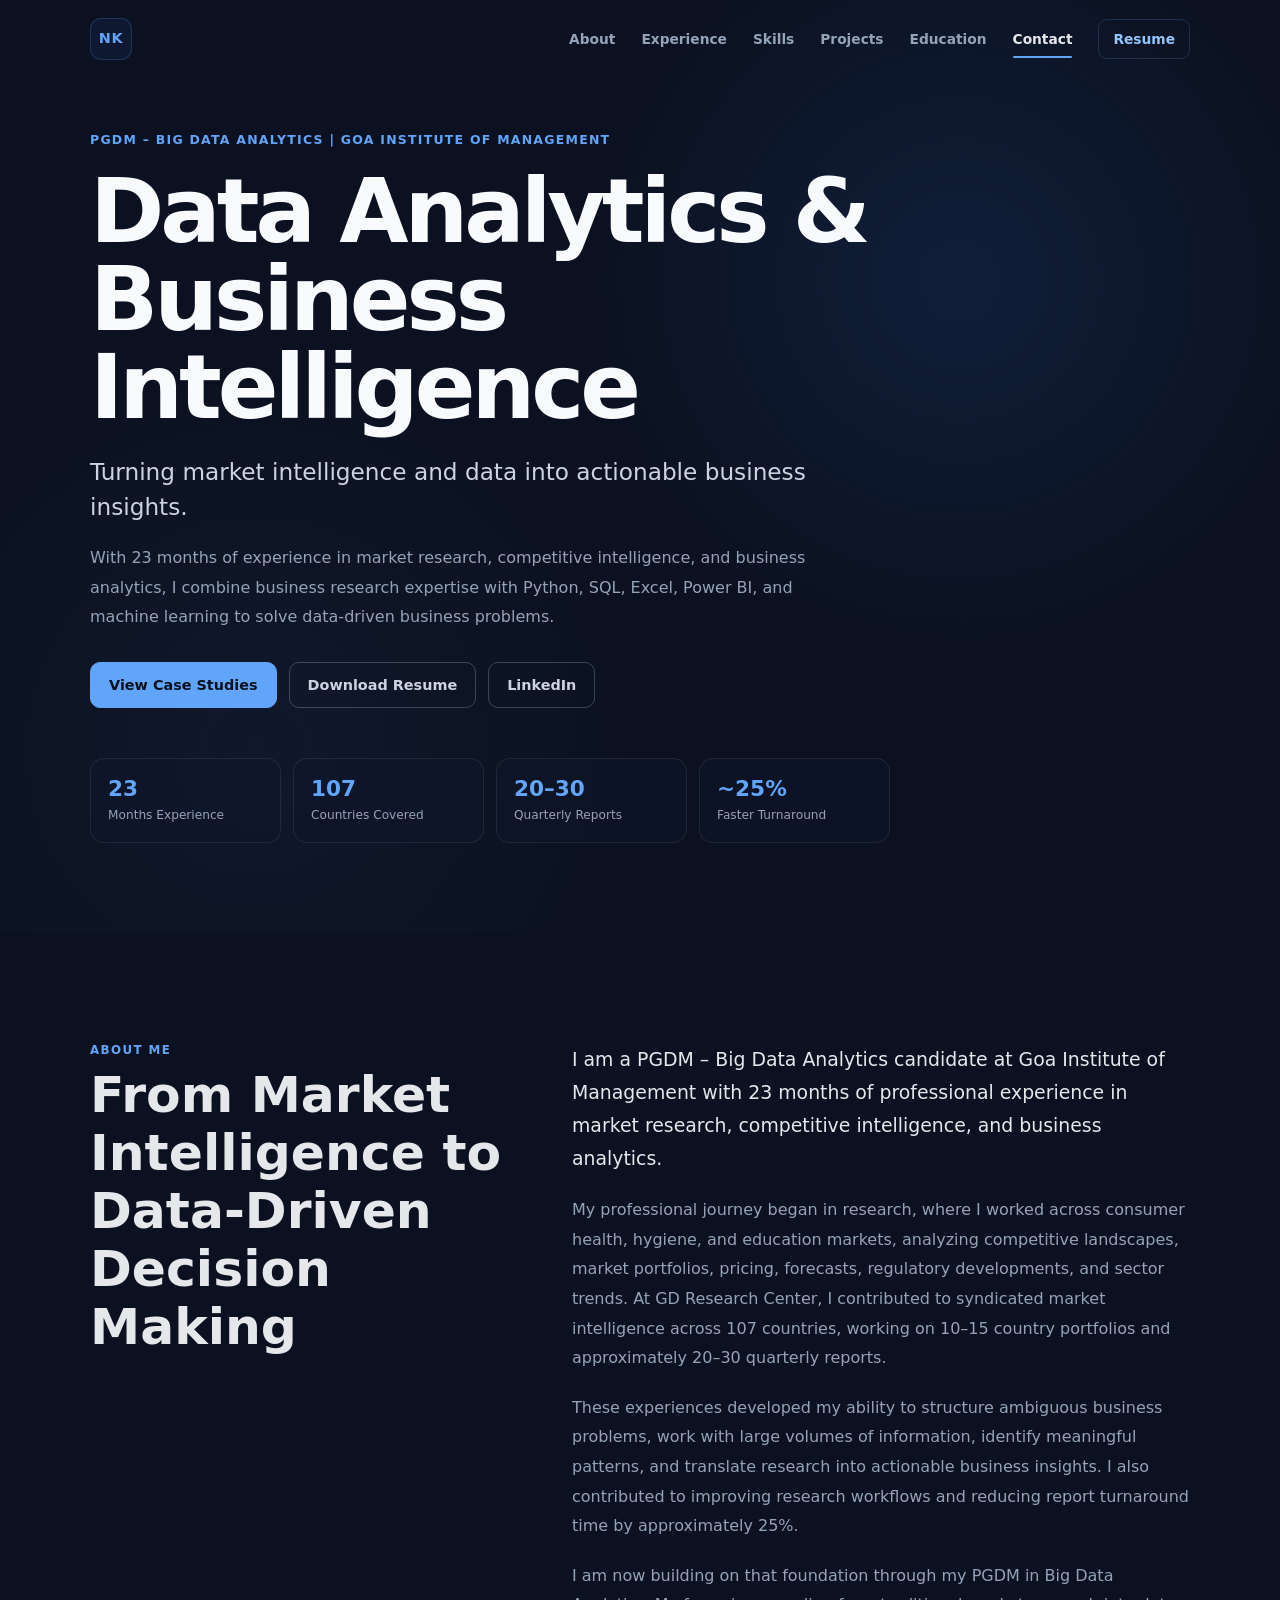
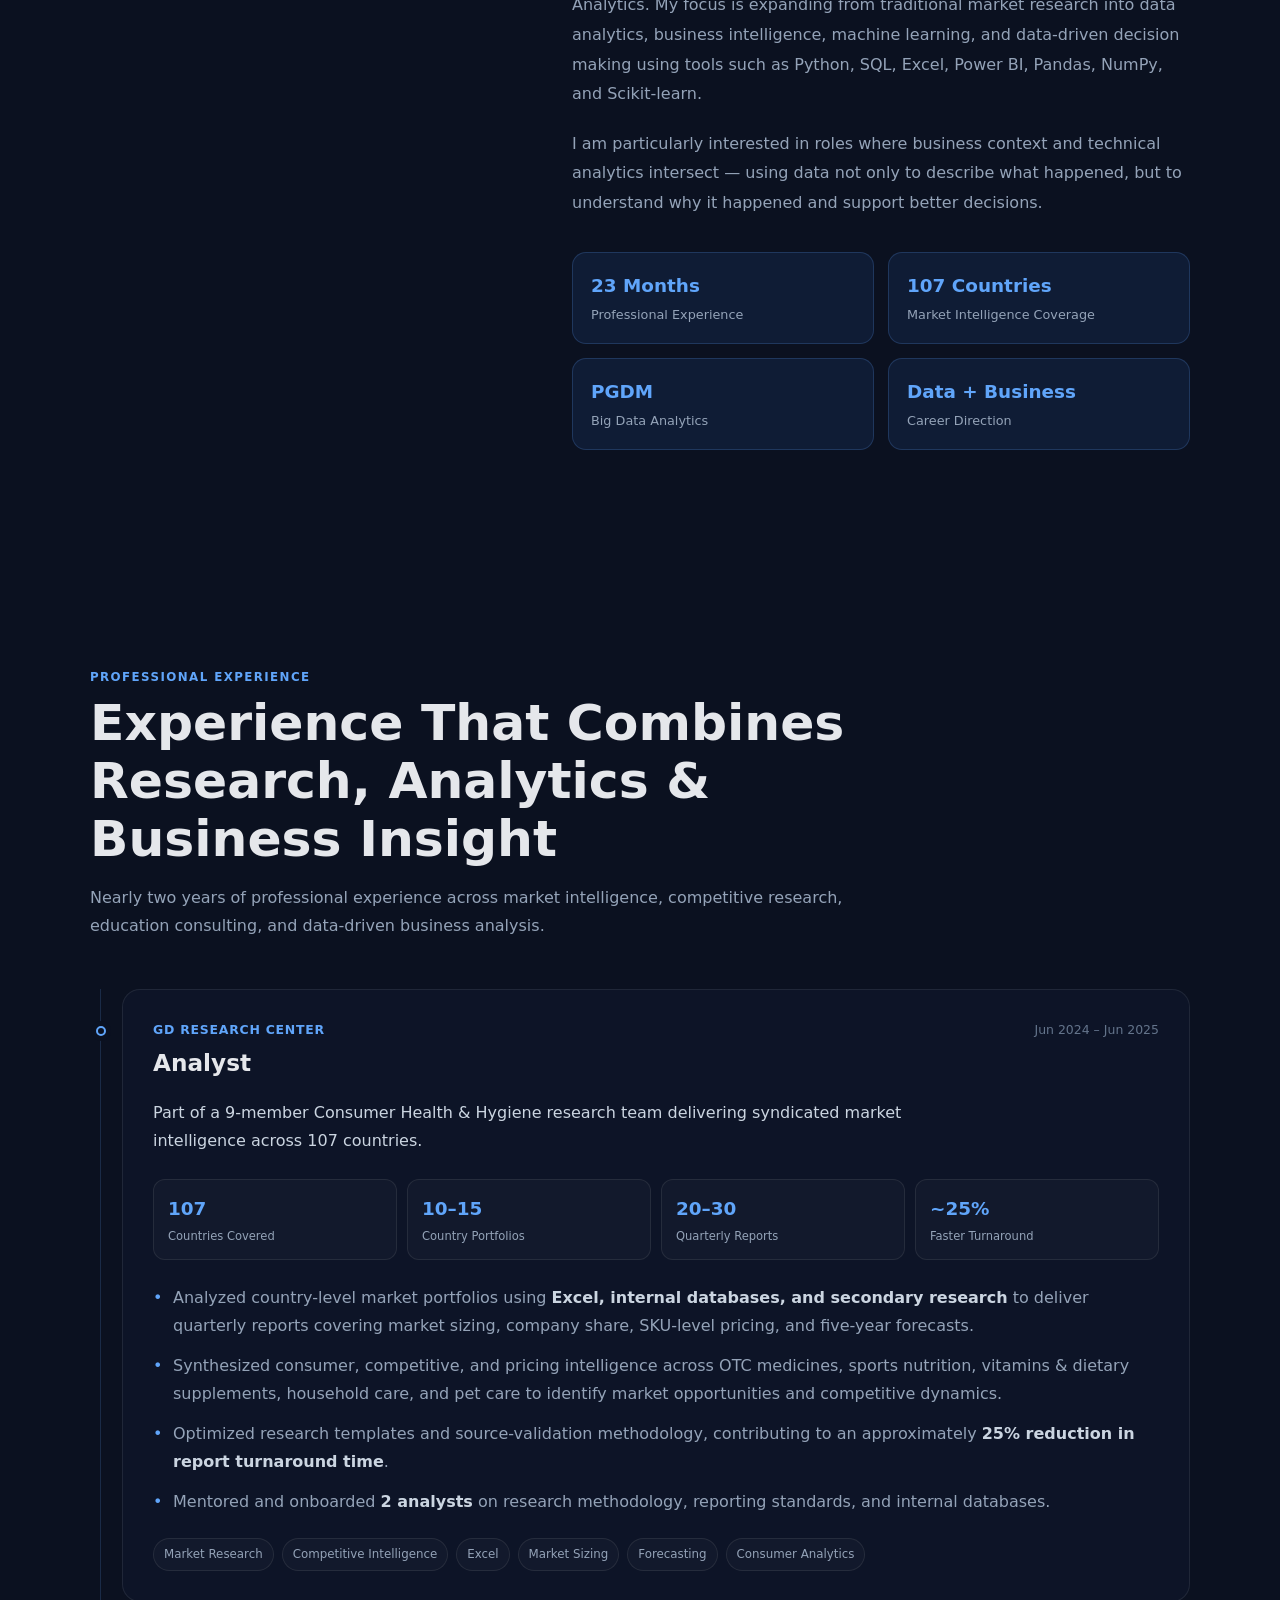
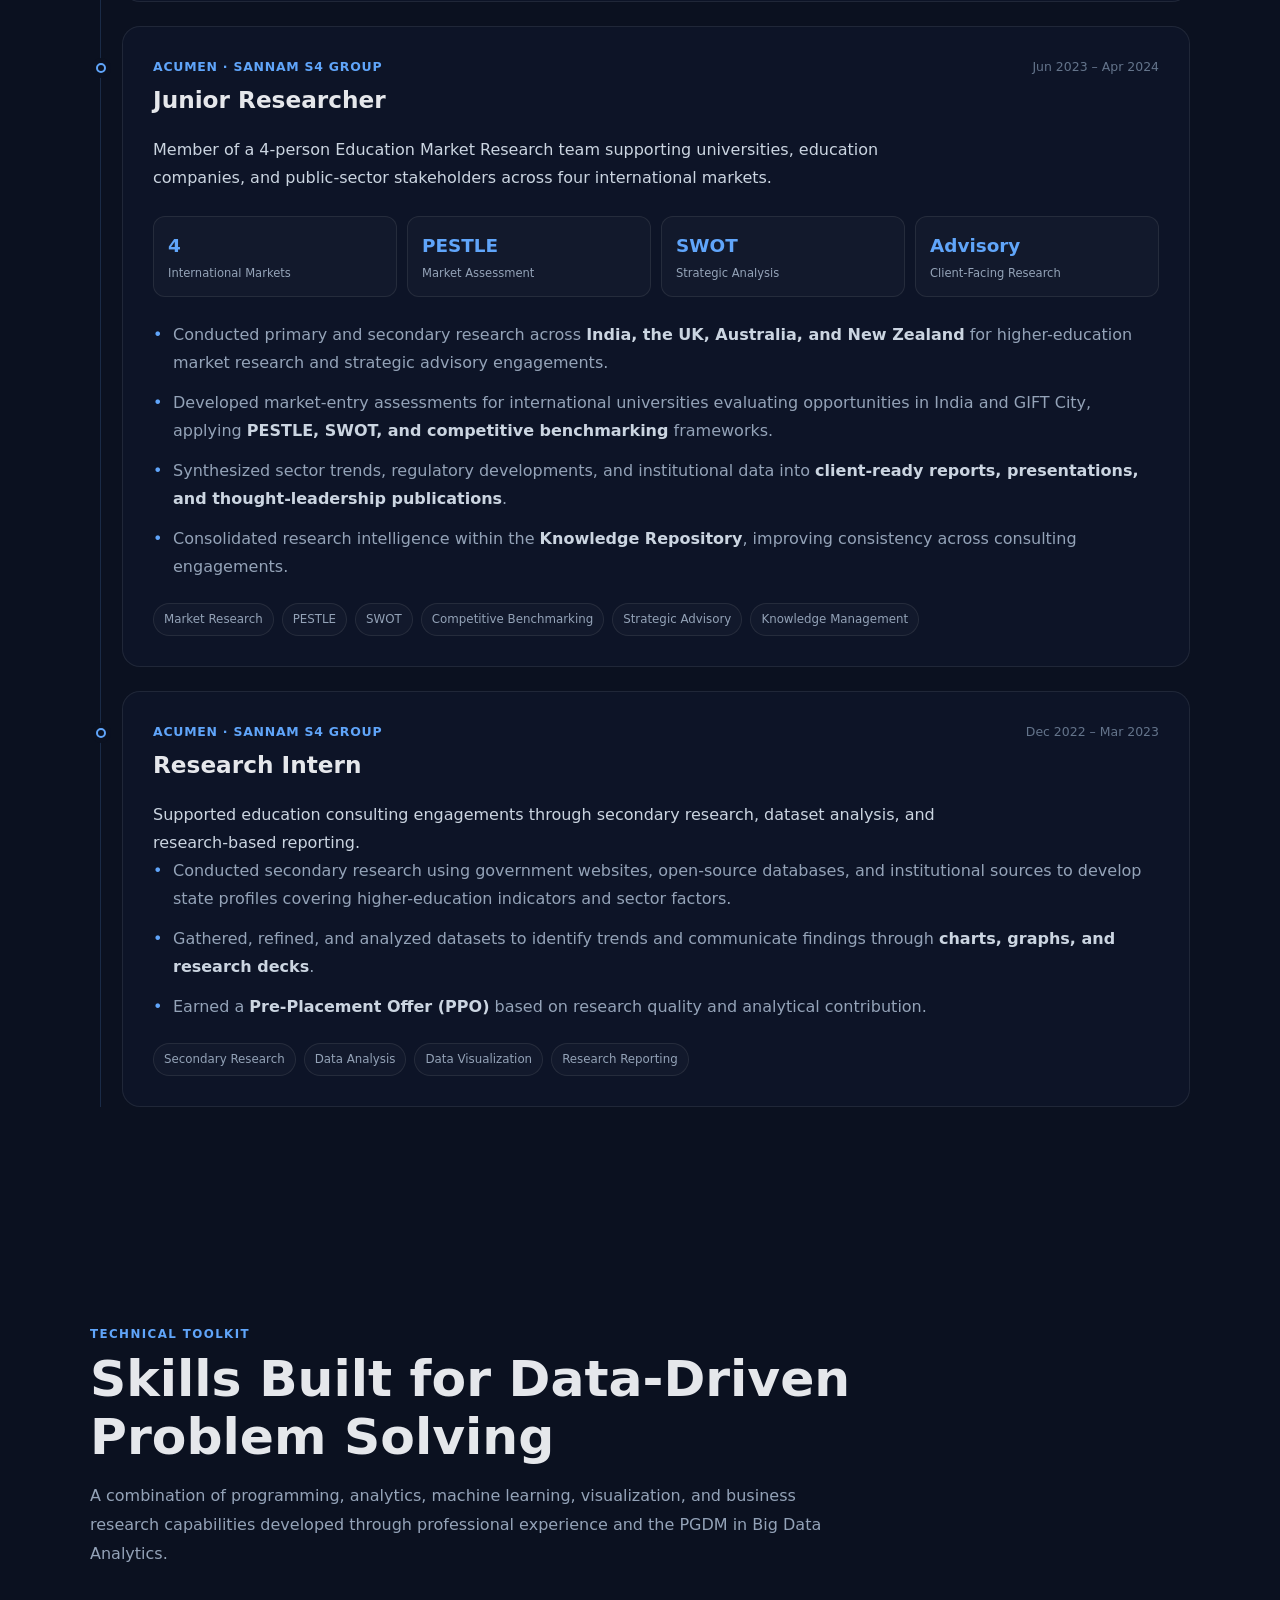
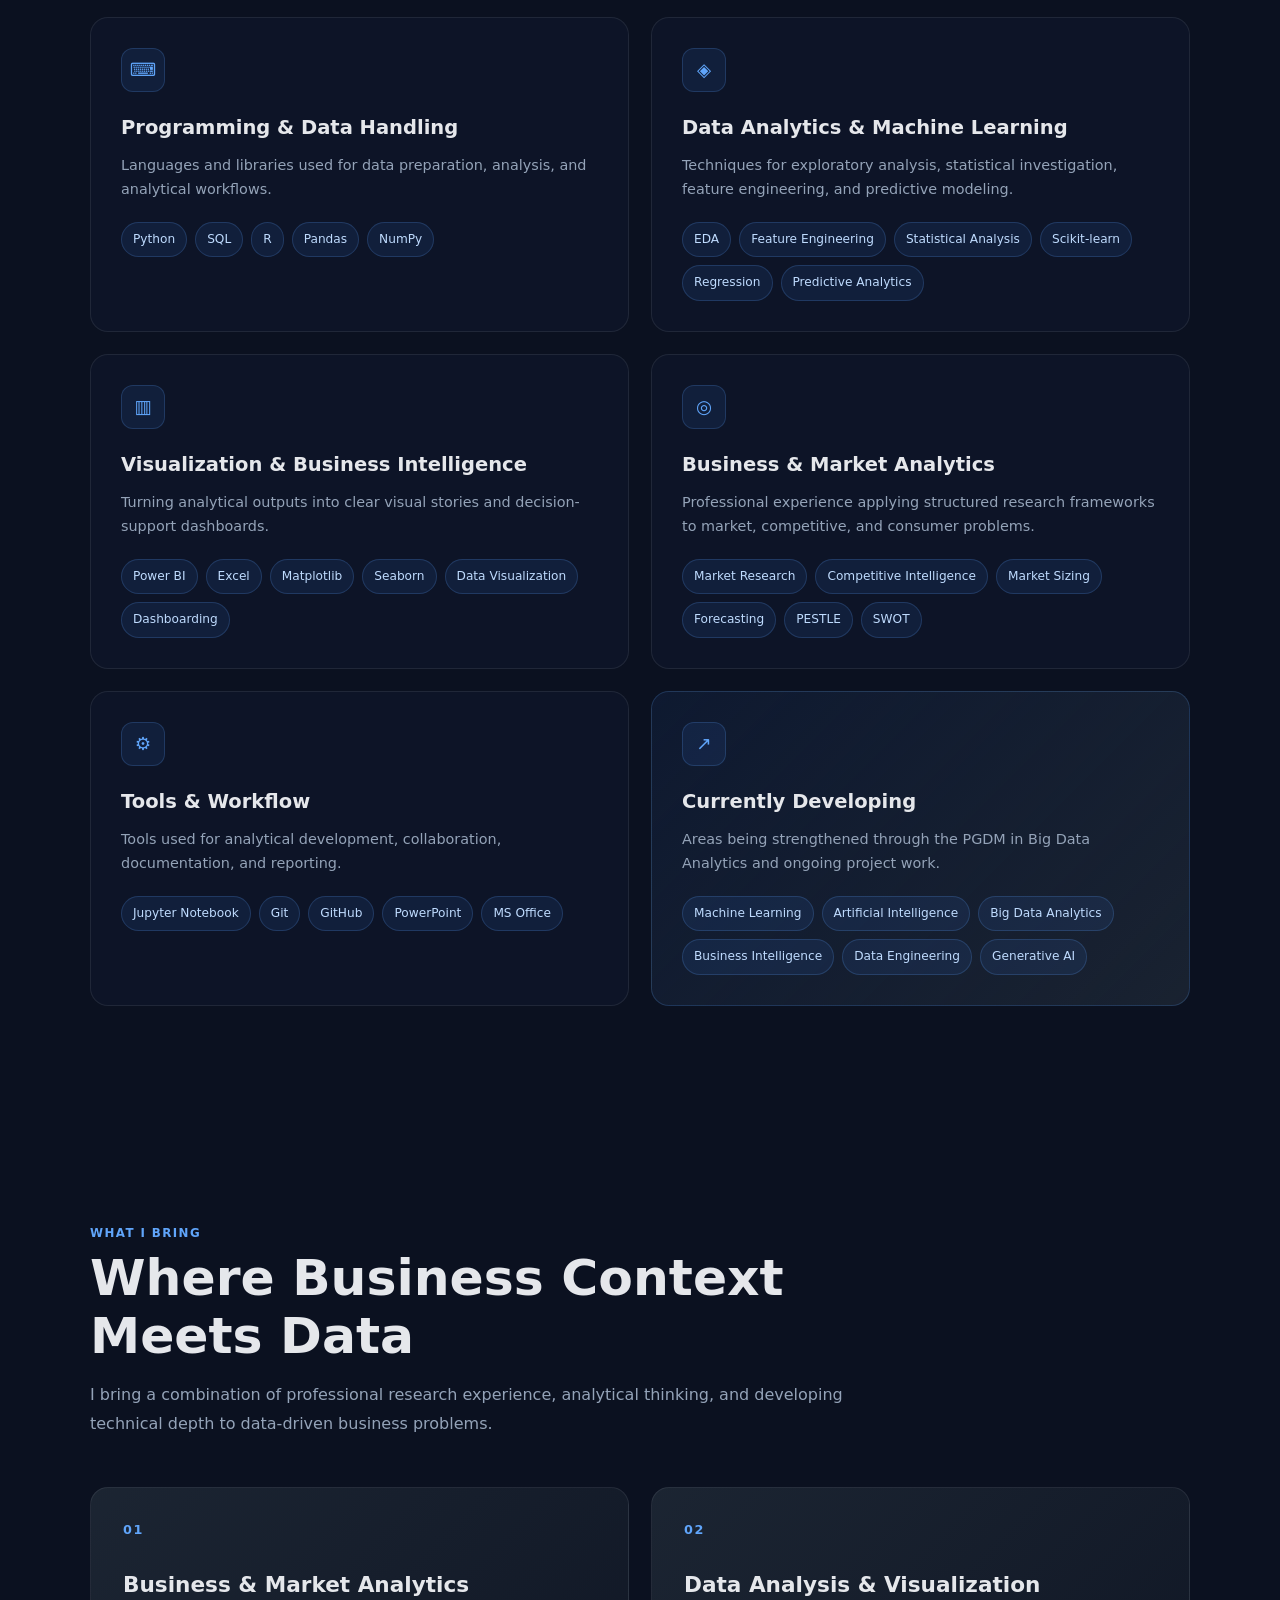
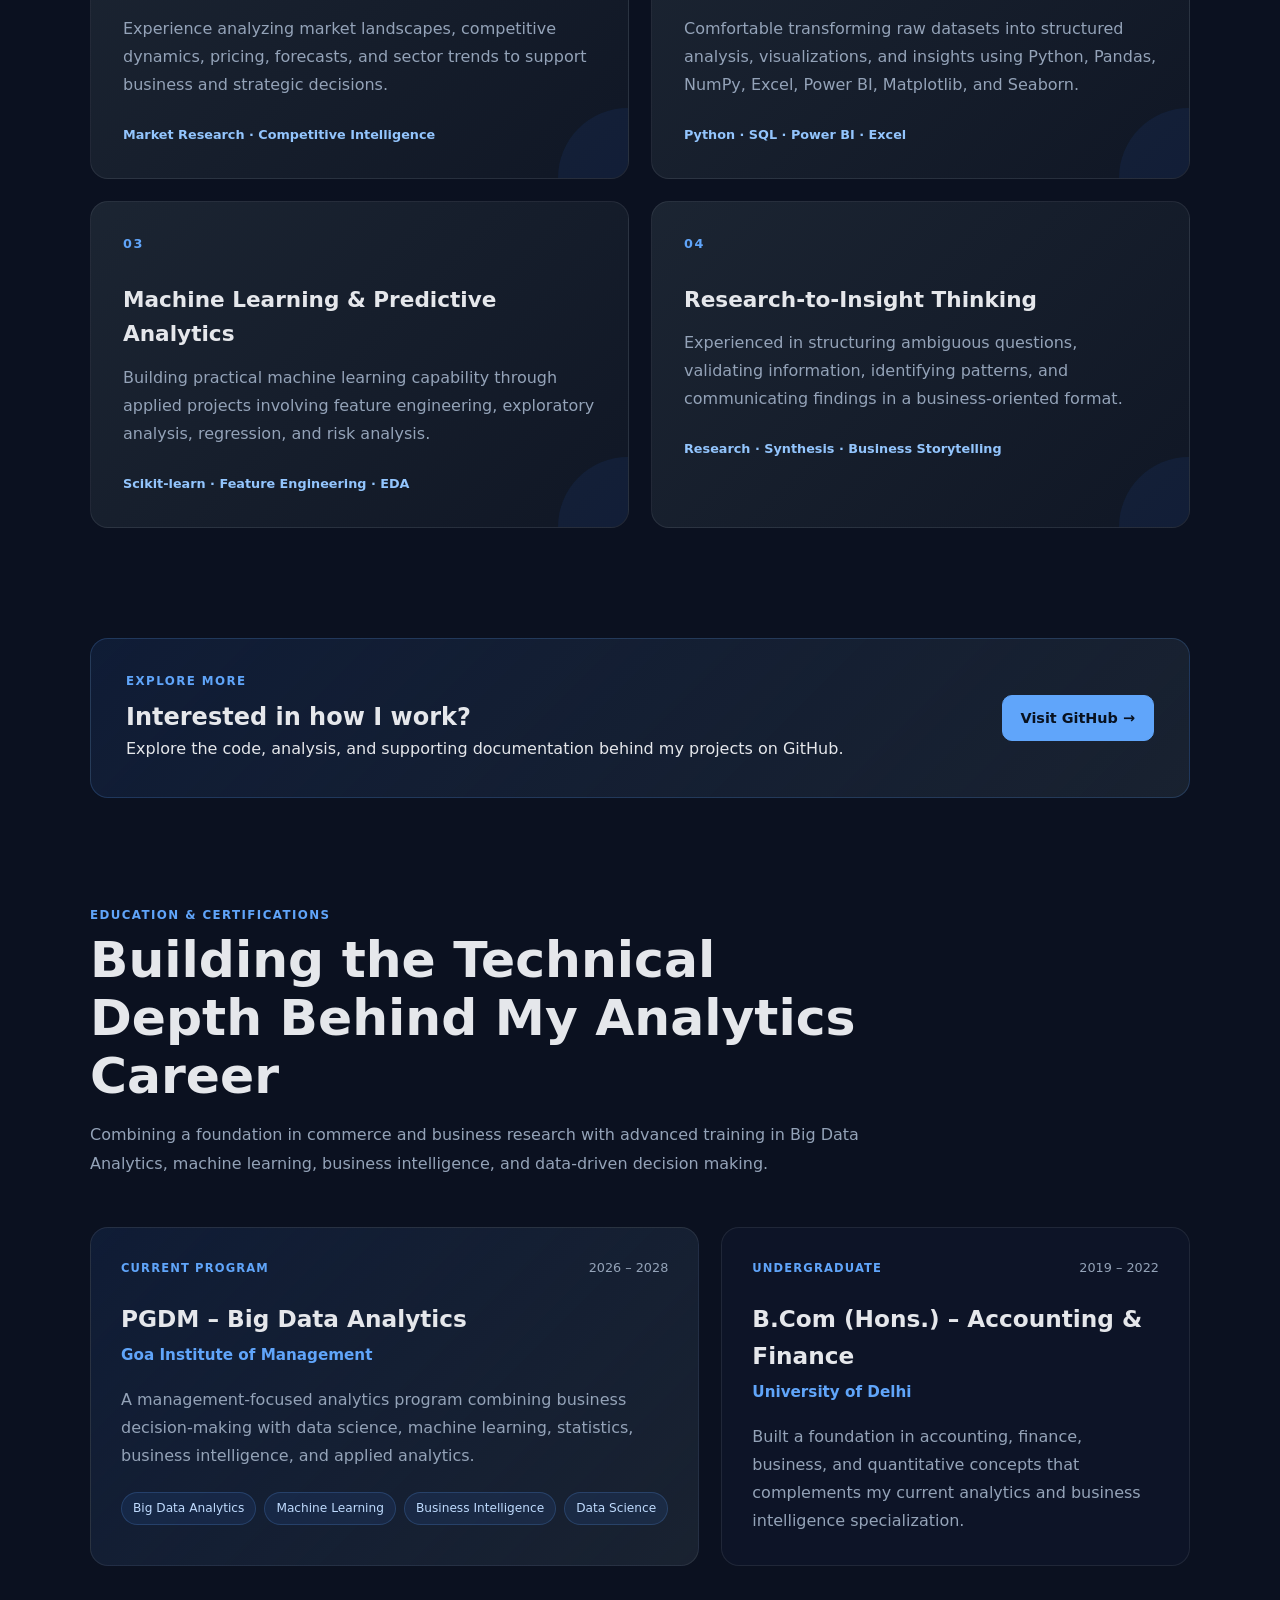
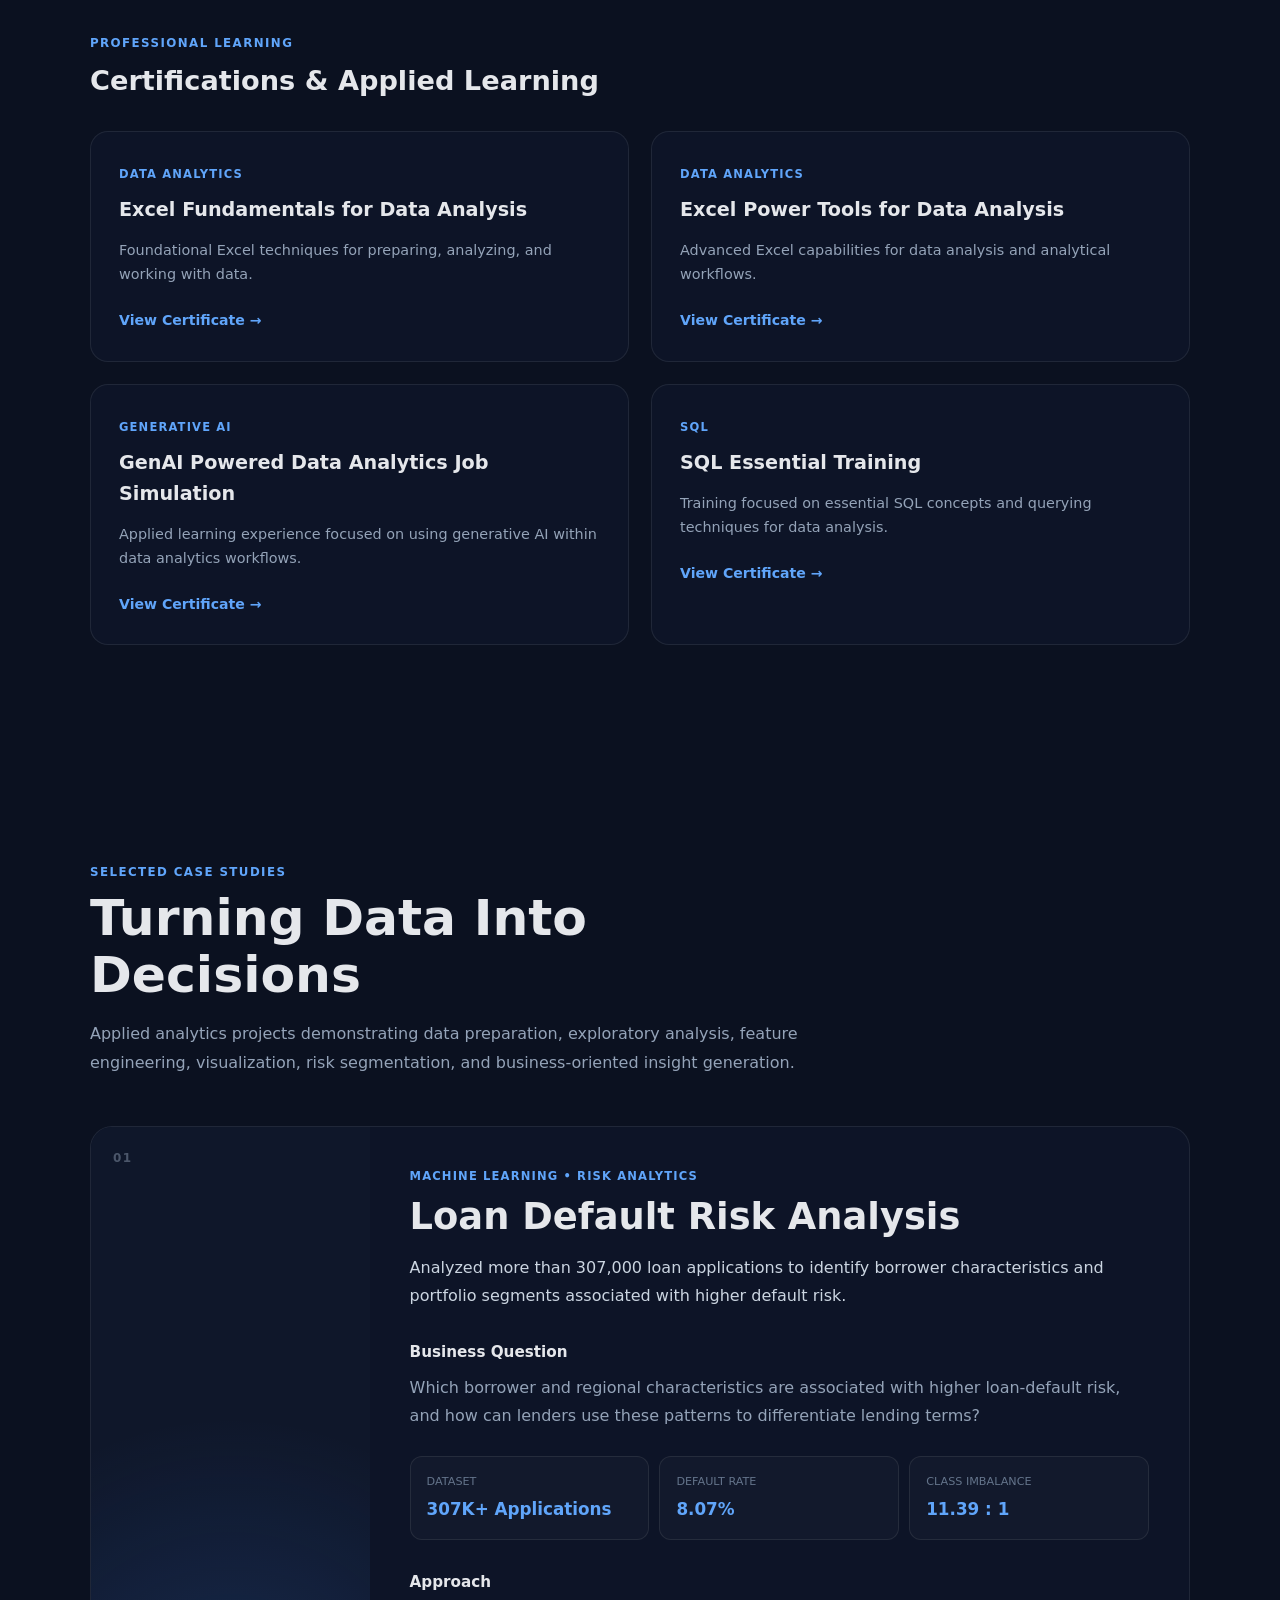
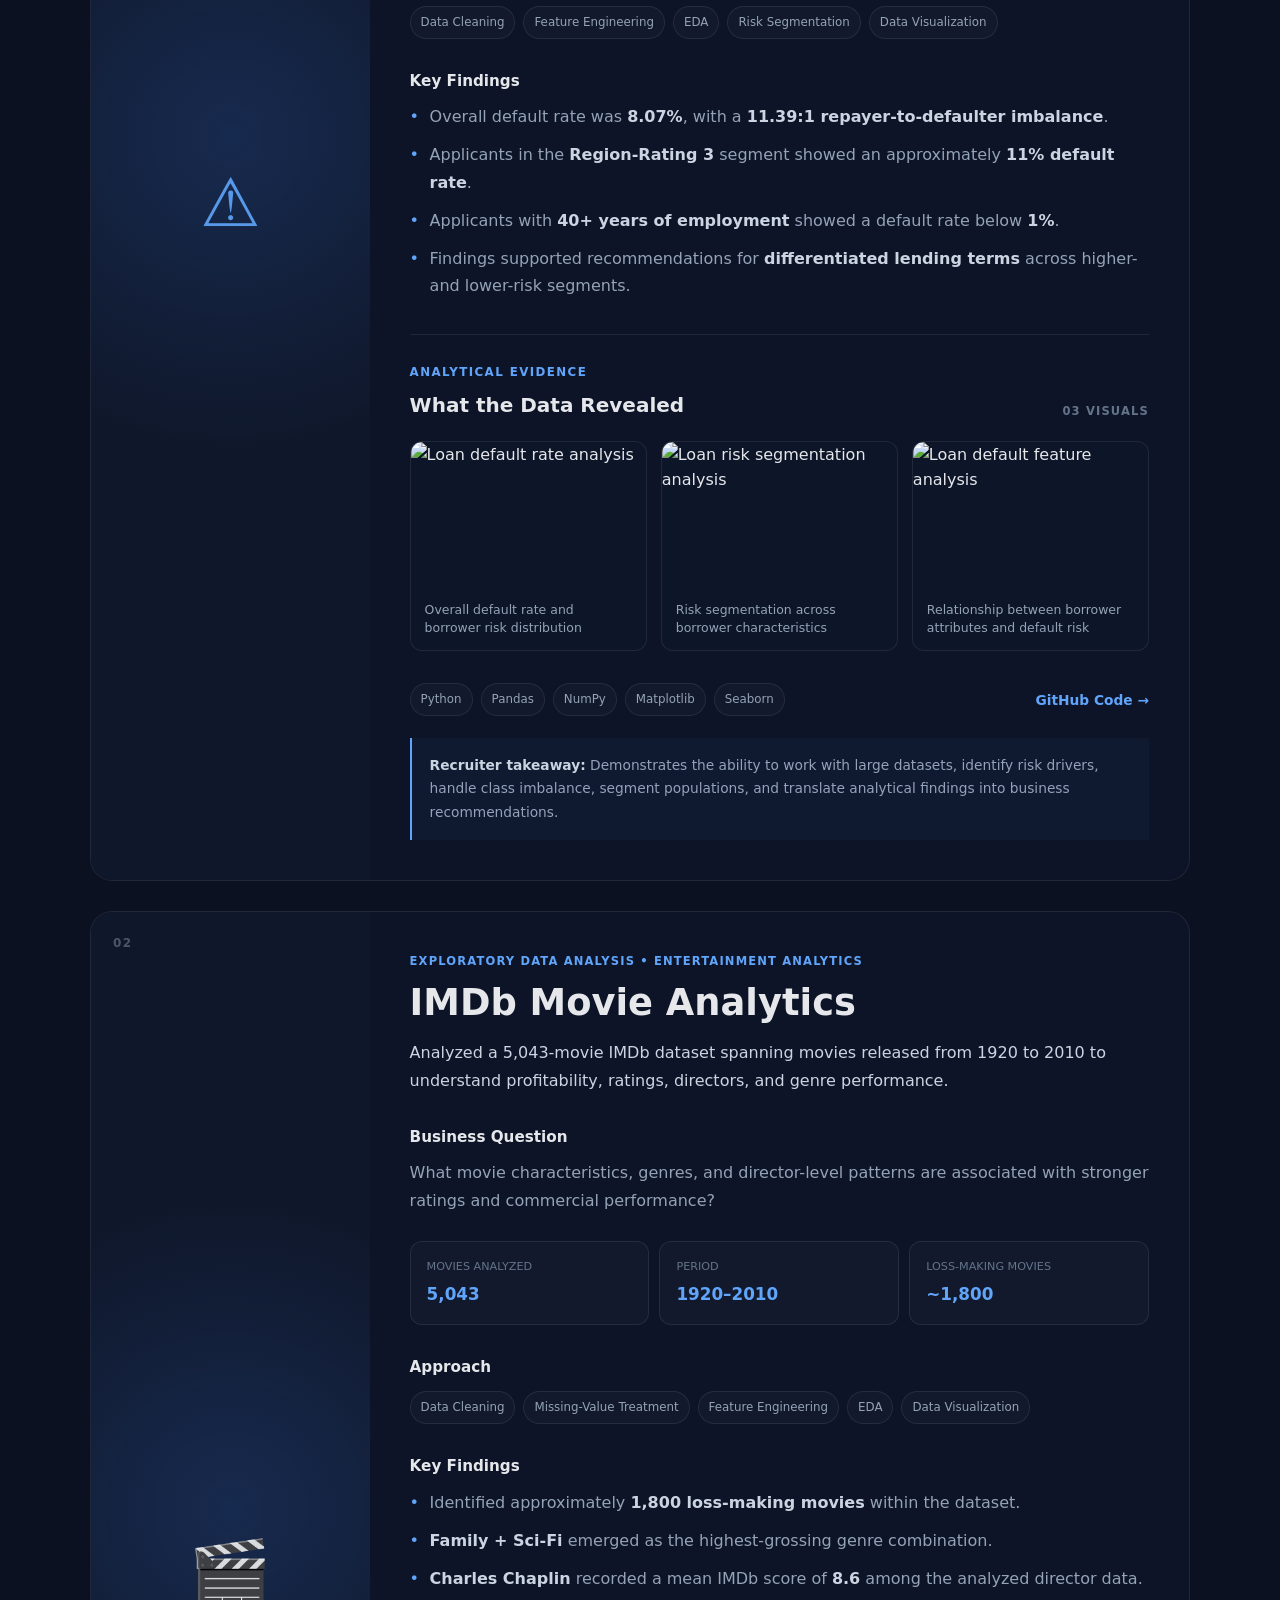
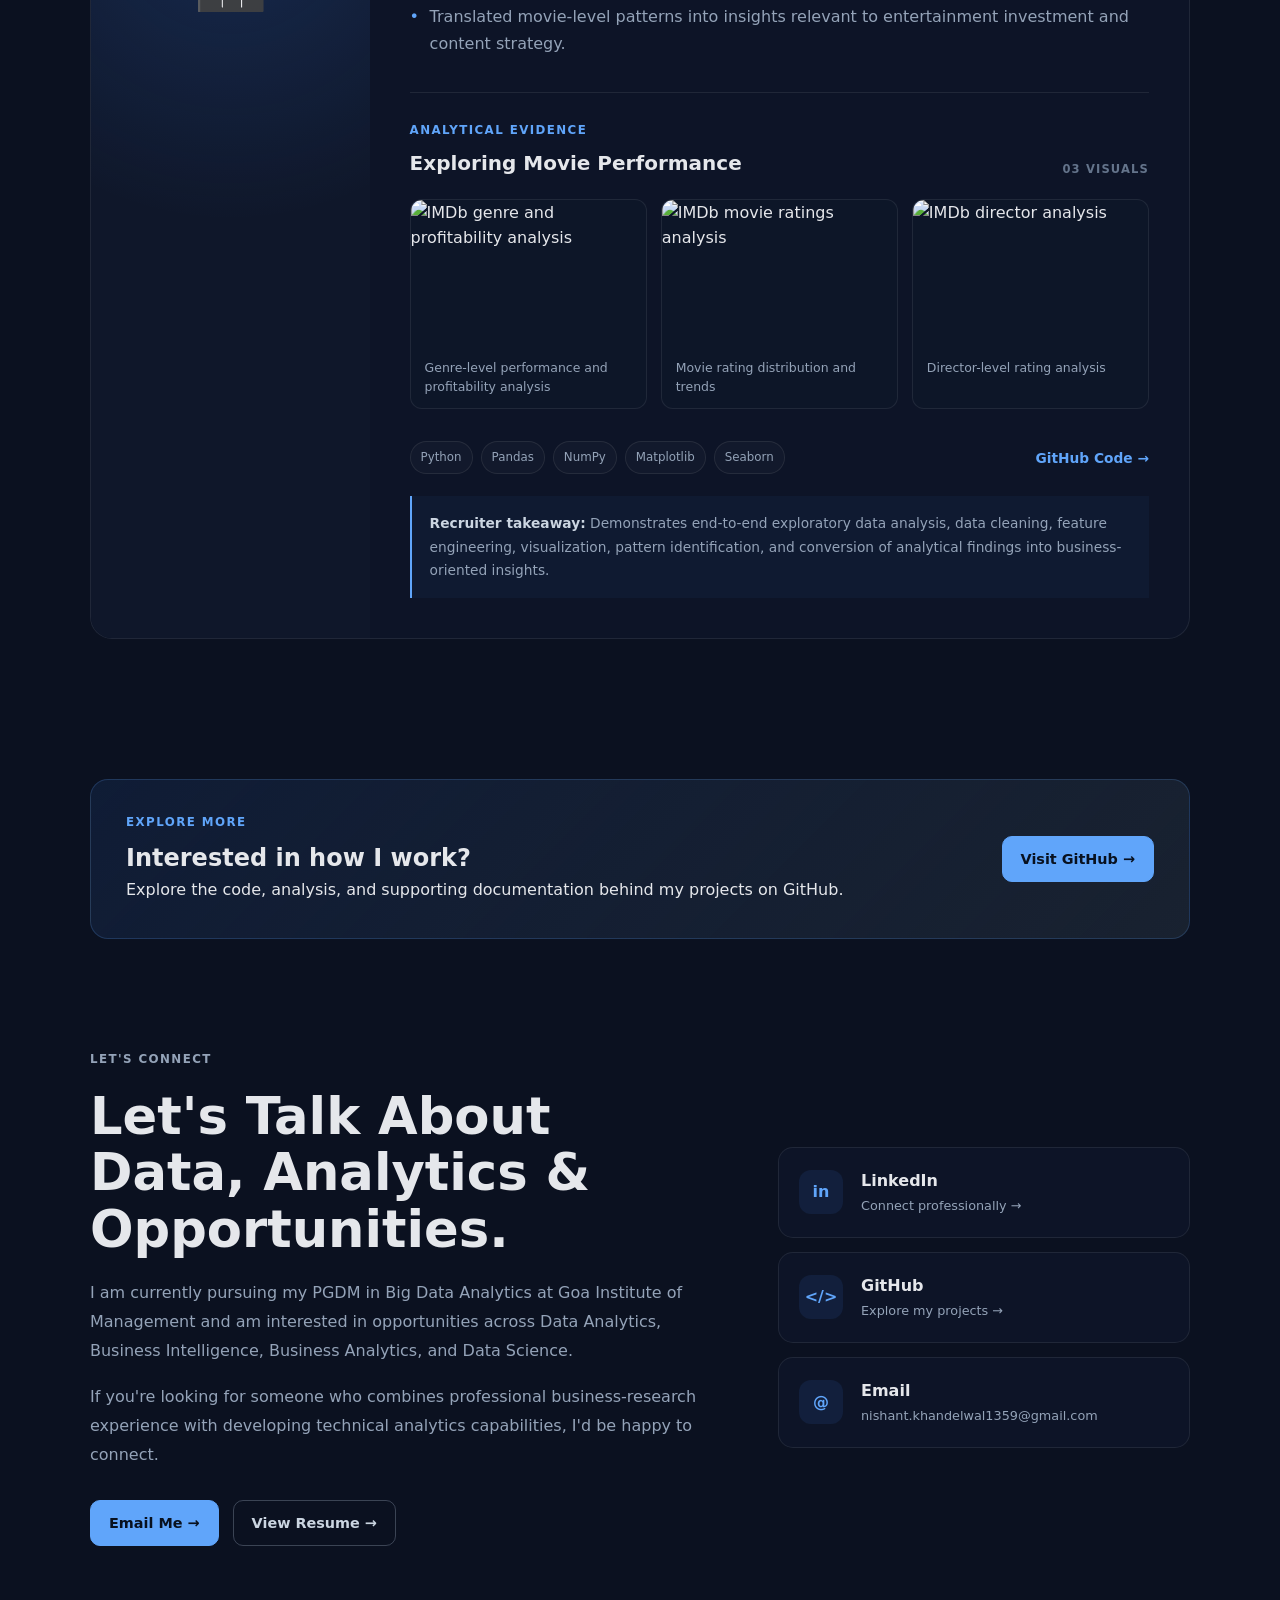
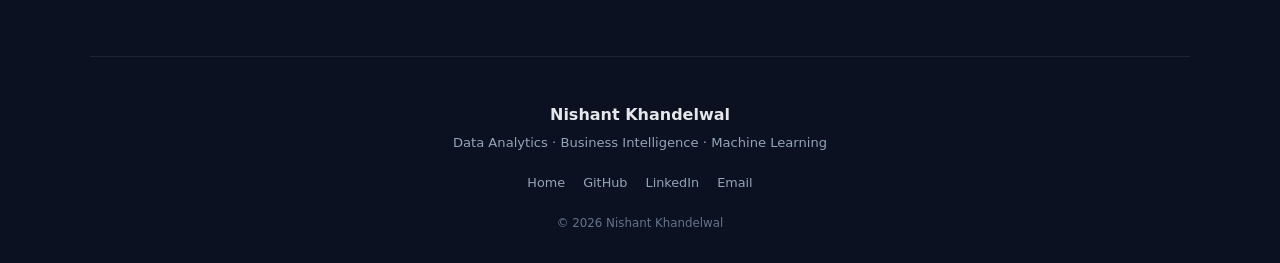
==== commit c3603d6b: "Update index.html" ====
--- a/index.html
+++ b/index.html
@@ -38,13 +38,51 @@
     <meta
         property="og:url"
         content="https://nishant-1359.github.io/">
-
+     <meta name="description" content="Nishant Khandelwal — PGDM Big Data Analytics candidate at Goa Institute of Management with 23 months of experience in market research, competitive intelligence, and business analytics.">
+<meta name="author" content="Nishant Khandelwal">
+<meta name="robots" content="index, follow">
+<meta name="theme-color" content="#0b1120">
+
+<link rel="canonical" href="https://nishant-1359.github.io/">
+
+<meta property="og:type" content="website">
+<meta property="og:title" content="Nishant Khandelwal | Data Analytics & Business Intelligence">
+<meta property="og:description" content="Professional portfolio of Nishant Khandelwal, covering market research experience, analytics skills, education, certifications, and applied data projects.">
+<meta property="og:url" content="https://nishant-1359.github.io/">
+<meta property="og:site_name" content="Nishant Khandelwal Portfolio">
+   
+
+    
     <title>
         Nishant Khandelwal | Data Analytics &amp; Business Intelligence
     </title>
 
     <link rel="stylesheet" href="style.css">
     <link rel="icon" type="image/png" href="favicon.png">
+    <script type="application/ld+json">
+{
+    "@context": "https://schema.org",
+    "@type": "Person",
+    "name": "Nishant Khandelwal",
+    "url": "https://nishant-1359.github.io/",
+    "jobTitle": "Data Analytics & Business Intelligence Professional",
+    "sameAs": [
+        "https://github.com/Nishant-1359",
+        "https://www.linkedin.com/in/nishant-khandelwal-gim/"
+    ],
+    "knowsAbout": [
+        "Data Analytics",
+        "Business Intelligence",
+        "Market Research",
+        "Competitive Intelligence",
+        "Python",
+        "SQL",
+        "Power BI",
+        "Machine Learning"
+    ]
+}
+</script>
+
 </head>
 
 <body>
--- a/style.css
+++ b/style.css
@@ -1,448 +1,577 @@
-
-/* ================================
-   HERO
-================================ */
-
-.hero {
-    min-height: 100vh;
+/* =========================================================
+   NISHANT KHANDELWAL — PORTFOLIO STYLESHEET
+========================================================= */
+
+
+
+*,
+*::before,
+*::after {
+    box-sizing: border-box;
+    margin: 0;
+    padding: 0;
+}
+
+html {
+    scroll-behavior: smooth;
+    scroll-padding-top: 90px;
+}
+
+body {
+    min-width: 320px;
+    max-width: 100%;
+    overflow-x: hidden;
+    background: #0b1120;
+    color: #e5e7eb;
+    font-family:
+        Inter,
+        ui-sans-serif,
+        system-ui,
+        -apple-system,
+        BlinkMacSystemFont,
+        "Segoe UI",
+        sans-serif;
+    line-height: 1.6;
+}
+
+img {
+    display: block;
+    max-width: 100%;
+}
+
+a {
+    color: inherit;
+    text-decoration: none;
+}
+
+button,
+a {
+    -webkit-tap-highlight-color: transparent;
+}
+
+button {
+    font: inherit;
+}
+
+ul {
+    list-style: none;
+}
+
+
+/* ---------- DESIGN TOKENS ---------- */
+
+:root {
+    --bg: #0b1120;
+    --bg-soft: #0f172a;
+    --surface: rgba(15, 23, 42, 0.78);
+    --surface-strong: rgba(17, 24, 39, 0.94);
+
+    --text: #e5e7eb;
+    --text-soft: #cbd5e1;
+    --muted: #94a3b8;
+    --muted-dark: #64748b;
+
+    --accent: #60a5fa;
+    --accent-soft: #93c5fd;
+    --accent-bg: rgba(59, 130, 246, 0.10);
+    --accent-border: rgba(96, 165, 250, 0.20);
+
+    --border: rgba(255, 255, 255, 0.08);
+
+    --max-width: 1100px;
+    --section-space: 110px;
+
+    --radius: 18px;
+    --radius-small: 12px;
+
+    --shadow: 0 18px 40px rgba(0, 0, 0, 0.25);
+
+    --transition: 0.3s ease;
+}
+
+
+/* ---------- GLOBAL LAYOUT ---------- */
+
+section {
+    width: min(var(--max-width), 92%);
+    margin: 0 auto;
+    padding: var(--section-space) 0;
+    scroll-margin-top: 90px;
+}
+
+.section-heading {
+    max-width: 780px;
+    margin-bottom: 48px;
+}
+
+.section-eyebrow {
+    margin-bottom: 8px;
+    color: var(--accent);
+    font-size: 0.74rem;
+    font-weight: 700;
+    letter-spacing: 0.12em;
+    line-height: 1.3;
+    text-transform: uppercase;
+}
+
+.section-heading h2,
+.about-heading h2 {
+    color: var(--text);
+    font-size: clamp(2rem, 4vw, 3.15rem);
+    line-height: 1.15;
+}
+
+.section-intro {
+    margin-top: 16px;
+    color: var(--muted);
+    font-size: 1rem;
+    line-height: 1.8;
+}
+
+
+/* ---------- BUTTONS ---------- */
+
+.btn {
+    display: inline-flex;
+    align-items: center;
+    justify-content: center;
+    min-height: 46px;
+    padding: 11px 18px;
+    border: 1px solid var(--accent);
+    border-radius: 10px;
+    background: var(--accent);
+    color: #08111f;
+    font-size: 0.9rem;
+    font-weight: 700;
+    line-height: 1;
+    transition:
+        transform var(--transition),
+        background var(--transition),
+        border-color var(--transition),
+        color var(--transition),
+        box-shadow var(--transition);
+}
+
+.btn:hover {
+    transform: translateY(-2px);
+    box-shadow: 0 10px 24px rgba(59, 130, 246, 0.18);
+}
+
+.btn.secondary {
+    background: transparent;
+    border-color: rgba(148, 163, 184, 0.35);
+    color: var(--text-soft);
+}
+
+.btn.secondary:hover {
+    background: rgba(255, 255, 255, 0.05);
+    border-color: var(--accent);
+    color: var(--text);
+}
+
+
+/* ---------- NAVIGATION ---------- */
+
+.navbar {
+    position: absolute;
+    top: 0;
+    left: 50%;
+    z-index: 1000;
+
+    width: min(var(--max-width), 92%);
+    min-height: 78px;
+
     display: flex;
     align-items: center;
+    justify-content: space-between;
+
+    transform: translateX(-50%);
+}
+
+.logo {
+    display: inline-flex;
+    align-items: center;
+    justify-content: center;
+    width: 42px;
+    height: 42px;
+    border: 1px solid var(--accent-border);
+    border-radius: 11px;
+    background: rgba(59, 130, 246, 0.08);
+    color: var(--accent);
+    font-size: 0.9rem;
+    font-weight: 800;
+    letter-spacing: 0.05em;
+    transition: var(--transition);
+}
+
+.logo:hover {
+    background: var(--accent);
+    color: #08111f;
+}
+
+.nav-links {
+    display: flex;
+    align-items: center;
+    gap: 26px;
+}
+
+.nav-links a {
     position: relative;
-    padding: 120px 8% 70px;
+    color: var(--muted);
+    font-size: 0.86rem;
+    font-weight: 600;
+    transition: color var(--transition);
+}
+
+.nav-links a:hover,
+.nav-links a.active {
+    color: var(--text);
+}
+
+.nav-links a.active::after {
+    content: "";
+    position: absolute;
+    right: 0;
+    bottom: -8px;
+    left: 0;
+    height: 2px;
+    border-radius: 999px;
+    background: var(--accent);
+}
+
+.nav-resume {
+    padding: 8px 14px !important;
+    border: 1px solid var(--accent-border);
+    border-radius: 9px;
+    color: var(--accent-soft) !important;
+}
+
+.nav-resume:hover {
+    border-color: var(--accent);
+    background: var(--accent-bg);
+}
+
+.menu-toggle {
+    display: none;
+    width: 44px;
+    height: 44px;
+    padding: 9px;
+    border: 1px solid var(--border);
+    border-radius: 10px;
+    background: rgba(255, 255, 255, 0.04);
+    cursor: pointer;
+}
+
+.menu-toggle span {
+    display: block;
+    width: 22px;
+    height: 2px;
+    margin: 5px auto;
+    border-radius: 2px;
+    background: var(--text);
+    transition: var(--transition);
+}
+
+
+/* ---------- HERO ---------- */
+
+.hero {
+    position: relative;
+    min-height: 100vh;
+    min-height: 100svh;
+
+    display: flex;
+    align-items: center;
+
+    padding: 130px 0 90px;
+
     background:
         radial-gradient(
-            circle at 80% 20%,
-            rgba(59, 130, 246, 0.15),
-            transparent 35%
+            circle at 75% 30%,
+            rgba(59, 130, 246, 0.12),
+            transparent 32%
         ),
-        linear-gradient(135deg, #0b1120, #111827);
+        radial-gradient(
+            circle at 20% 80%,
+            rgba(96, 165, 250, 0.05),
+            transparent 30%
+        ),
+        var(--bg);
 }
 
 .hero-content {
-    width: min(1100px, 100%);
+    width: min(var(--max-width), 92%);
     margin: 0 auto;
 }
 
 .hero-eyebrow {
-    display: inline-block;
     margin-bottom: 18px;
-    color: #60a5fa;
-    font-size: 0.95rem;
-    font-weight: 600;
-    letter-spacing: 0.04em;
+    color: var(--accent);
+    font-size: 0.78rem;
+    font-weight: 700;
+    letter-spacing: 0.1em;
+    text-transform: uppercase;
 }
 
 .hero h1 {
     max-width: 850px;
-    margin: 0;
-    font-size: clamp(3rem, 7vw, 5.5rem);
-    line-height: 1.05;
-    letter-spacing: -0.04em;
+    color: #f8fafc;
+    font-size: clamp(3rem, 7vw, 6.2rem);
+    font-weight: 800;
+    letter-spacing: -0.045em;
+    line-height: 0.98;
 }
 
 .hero h2 {
     max-width: 760px;
-    margin: 24px 0 18px;
-    color: #cbd5e1;
-    font-size: clamp(1.25rem, 2.5vw, 1.7rem);
+    margin-top: 24px;
+    color: var(--text-soft);
+    font-size: clamp(1.1rem, 2vw, 1.45rem);
     font-weight: 500;
-    line-height: 1.4;
+    line-height: 1.5;
 }
 
 .hero-description {
-    max-width: 760px;
-    color: #94a3b8;
-    font-size: 1.05rem;
-    line-height: 1.8;
+    max-width: 720px;
+    margin-top: 18px;
+    color: var(--muted);
+    font-size: 1rem;
+    line-height: 1.85;
 }
 
 .hero-buttons {
     display: flex;
     flex-wrap: wrap;
-    gap: 14px;
+    gap: 12px;
     margin-top: 30px;
 }
 
 .hero-proof {
     display: grid;
-    grid-template-columns: repeat(4, minmax(130px, 1fr));
-    gap: 16px;
-    max-width: 850px;
+    grid-template-columns: repeat(4, minmax(0, 1fr));
+    gap: 12px;
+    max-width: 800px;
     margin-top: 50px;
 }
 
 .proof-card {
-    padding: 20px;
-    background: rgba(255, 255, 255, 0.04);
-    border: 1px solid rgba(255, 255, 255, 0.08);
+    padding: 17px;
+    border: 1px solid var(--border);
     border-radius: 14px;
-    backdrop-filter: blur(8px);
+    background: rgba(15, 23, 42, 0.55);
 }
 
 .proof-card strong {
     display: block;
-    color: #60a5fa;
-    font-size: 1.7rem;
+    color: var(--accent);
+    font-size: 1.35rem;
     line-height: 1.2;
 }
 
 .proof-card span {
     display: block;
-    margin-top: 6px;
-    color: #94a3b8;
-    font-size: 0.85rem;
-}
-
-@media (max-width: 768px) {
-
-    .hero {
-        padding: 150px 6% 60px;
-    }
-
-    .hero h1 {
-        font-size: 3rem;
-    }
-
-    .hero-proof {
-        grid-template-columns: repeat(2, 1fr);
-        margin-top: 40px;
-    }
-
-    .hero-buttons {
-        flex-direction: column;
-        align-items: stretch;
-    }
-
-    .hero-buttons .btn {
-        text-align: center;
-    }
-}
-
-/* ========================================
-   EXPERIENCE
-======================================== */
-
-.section-heading {
+    margin-top: 4px;
+    color: var(--muted);
+    font-size: 0.76rem;
+}
+
+
+/* ---------- ABOUT ---------- */
+
+.about-layout {
+    display: grid;
+    grid-template-columns: 0.8fr 1.2fr;
+    gap: 70px;
+    align-items: start;
+}
+
+.about-heading {
+    position: sticky;
+    top: 120px;
+}
+
+.about-content {
     max-width: 760px;
-    margin-bottom: 55px;
-}
-
-.section-eyebrow {
-    margin-bottom: 10px;
-    color: #60a5fa;
-    font-size: 0.85rem;
-    font-weight: 700;
-    letter-spacing: 0.12em;
-    text-transform: uppercase;
-}
-
-.section-heading h2 {
-    margin-bottom: 16px;
-    font-size: clamp(2rem, 4vw, 3rem);
-    line-height: 1.15;
-}
-
-.section-intro {
-    color: #94a3b8;
-    font-size: 1rem;
-    line-height: 1.8;
-}
+}
+
+.about-lead {
+    color: var(--text) !important;
+    font-size: 1.18rem !important;
+    font-weight: 500;
+    line-height: 1.75 !important;
+}
+
+.about-content p {
+    margin-bottom: 20px;
+    color: var(--muted);
+    line-height: 1.85;
+}
+
+.about-highlights {
+    display: grid;
+    grid-template-columns: repeat(2, 1fr);
+    gap: 14px;
+    margin-top: 35px;
+}
+
+.about-highlight {
+    padding: 18px;
+    border: 1px solid var(--accent-border);
+    border-radius: 14px;
+    background: var(--accent-bg);
+}
+
+.about-highlight strong {
+    display: block;
+    color: var(--accent);
+    font-size: 1.15rem;
+}
+
+.about-highlight span {
+    display: block;
+    margin-top: 4px;
+    color: var(--muted);
+    font-size: 0.8rem;
+}
+
+
+/* ---------- EXPERIENCE ---------- */
 
 .experience-timeline {
-    display: flex;
-    flex-direction: column;
-    gap: 30px;
     position: relative;
+    display: grid;
+    gap: 24px;
 }
 
 .experience-timeline::before {
     content: "";
     position: absolute;
-    left: 18px;
-    top: 25px;
-    bottom: 25px;
-    width: 2px;
-    background: rgba(59, 130, 246, 0.35);
+    top: 0;
+    bottom: 0;
+    left: 10px;
+    width: 1px;
+    background: rgba(96, 165, 250, 0.18);
 }
 
 .experience-card {
     position: relative;
-    margin-left: 55px;
-    padding: 32px;
-    background: rgba(31, 41, 55, 0.72);
-    border: 1px solid rgba(255, 255, 255, 0.08);
-    border-radius: 18px;
-    transition: transform 0.3s ease,
-                border-color 0.3s ease,
-                box-shadow 0.3s ease;
+    margin-left: 32px;
+    padding: 30px;
+    border: 1px solid var(--border);
+    border-radius: var(--radius);
+    background: var(--surface);
+    transition:
+        transform var(--transition),
+        border-color var(--transition),
+        box-shadow var(--transition);
 }
 
 .experience-card::before {
     content: "";
     position: absolute;
-    left: -46px;
-    top: 30px;
-    width: 14px;
-    height: 14px;
-    background: #3b82f6;
-    border: 4px solid #0b1120;
+    top: 36px;
+    left: -27px;
+    width: 10px;
+    height: 10px;
+    border: 2px solid var(--accent);
     border-radius: 50%;
-    box-shadow: 0 0 0 3px rgba(59, 130, 246, 0.2);
+    background: var(--bg);
+    box-shadow: 0 0 0 5px var(--bg);
 }
 
 .experience-card:hover {
-    transform: translateY(-5px);
-    border-color: rgba(59, 130, 246, 0.35);
-    box-shadow: 0 18px 40px rgba(0, 0, 0, 0.28);
+    transform: translateY(-4px);
+    border-color: var(--accent-border);
+    box-shadow: var(--shadow);
 }
 
 .experience-header {
     display: flex;
+    align-items: flex-start;
     justify-content: space-between;
-    align-items: flex-start;
     gap: 20px;
-    margin-bottom: 18px;
 }
 
 .experience-company {
     margin-bottom: 4px;
-    color: #60a5fa;
-    font-size: 0.9rem;
+    color: var(--accent);
+    font-size: 0.78rem;
     font-weight: 700;
-}
-
-.experience-header h3 {
+    letter-spacing: 0.06em;
+    text-transform: uppercase;
+}
+
+.experience-card h3 {
     font-size: 1.45rem;
 }
 
 .experience-date {
     flex-shrink: 0;
-    padding: 6px 12px;
-    background: rgba(59, 130, 246, 0.1);
-    border: 1px solid rgba(59, 130, 246, 0.2);
-    border-radius: 999px;
-    color: #cbd5e1;
-    font-size: 0.82rem;
+    color: var(--muted-dark);
+    font-size: 0.78rem;
+    white-space: nowrap;
 }
 
 .experience-summary {
-    margin-bottom: 25px;
-    color: #cbd5e1;
+    max-width: 800px;
+    margin-top: 18px;
+    color: var(--text-soft);
     line-height: 1.75;
 }
 
 .experience-metrics {
     display: grid;
     grid-template-columns: repeat(4, 1fr);
-    gap: 12px;
-    margin-bottom: 28px;
+    gap: 10px;
+    margin: 24px 0;
 }
 
 .metric {
-    padding: 16px;
-    background: rgba(255, 255, 255, 0.035);
-    border: 1px solid rgba(255, 255, 255, 0.06);
+    padding: 14px;
+    border: 1px solid var(--border);
     border-radius: 12px;
+    background: rgba(255, 255, 255, 0.025);
 }
 
 .metric strong {
     display: block;
-    color: #60a5fa;
-    font-size: 1.35rem;
-    line-height: 1.2;
+    color: var(--accent);
+    font-size: 1.15rem;
 }
 
 .metric span {
     display: block;
-    margin-top: 5px;
-    color: #94a3b8;
-    font-size: 0.75rem;
+    margin-top: 3px;
+    color: var(--muted);
+    font-size: 0.72rem;
 }
 
 .experience-points {
+    display: grid;
+    gap: 12px;
+}
+
+.experience-points li {
+    position: relative;
     padding-left: 20px;
-}
-
-.experience-points li {
-    margin-bottom: 13px;
-    padding-left: 5px;
-    color: #cbd5e1;
-}
-
-.experience-points li::marker {
-    color: #60a5fa;
-}
-
-.experience-tags {
-    display: flex;
-    flex-wrap: wrap;
-    gap: 8px;
-    margin-top: 24px;
-}
-
-.experience-tags span {
-    padding: 6px 11px;
-    background: rgba(59, 130, 246, 0.12);
-    border: 1px solid rgba(59, 130, 246, 0.18);
-    border-radius: 999px;
-    color: #93c5fd;
-    font-size: 0.78rem;
-}
-
-
-/* Experience — mobile */
-
-@media (max-width: 768px) {
-
-    .experience-card {
-        margin-left: 35px;
-        padding: 24px;
-    }
-
-    .experience-timeline::before {
-        left: 9px;
-    }
-
-    .experience-card::before {
-        left: -35px;
-    }
-
-    .experience-header {
-        flex-direction: column;
-        gap: 10px;
-    }
-
-    .experience-metrics {
-        grid-template-columns: repeat(2, 1fr);
-    }
-
-}
-
-/* ========================================
-   SELECTED CASE STUDIES
-======================================== */
-
-.case-study {
-    display: grid;
-    grid-template-columns: 0.8fr 1.2fr;
-    gap: 0;
-    margin-bottom: 50px;
-    overflow: hidden;
-    background: rgba(31, 41, 55, 0.72);
-    border: 1px solid rgba(255, 255, 255, 0.08);
-    border-radius: 22px;
-    transition: transform 0.3s ease,
-                border-color 0.3s ease,
-                box-shadow 0.3s ease;
-}
-
-.case-study:hover {
-    transform: translateY(-5px);
-    border-color: rgba(59, 130, 246, 0.35);
-    box-shadow: 0 20px 45px rgba(0, 0, 0, 0.3);
-}
-
-.case-study-visual {
-    min-height: 100%;
-    display: flex;
-    flex-direction: column;
-    justify-content: space-between;
-    align-items: center;
-    padding: 35px;
-    background:
-        radial-gradient(
-            circle at center,
-            rgba(59, 130, 246, 0.2),
-            transparent 65%
-        ),
-        #111827;
-}
-
-.case-study-number {
-    align-self: flex-start;
-    color: #60a5fa;
-    font-size: 0.85rem;
-    font-weight: 700;
-    letter-spacing: 0.1em;
-}
-
-.case-study-icon {
-    display: flex;
-    align-items: center;
-    justify-content: center;
-    width: 130px;
-    height: 130px;
-    margin: auto;
-    border: 1px solid rgba(96, 165, 250, 0.25);
-    border-radius: 50%;
-    background: rgba(59, 130, 246, 0.08);
-    font-size: 3rem;
-}
-
-.case-study-content {
-    padding: 40px;
-}
-
-.case-study-label {
-    margin-bottom: 10px;
-    color: #60a5fa;
-    font-size: 0.75rem;
-    font-weight: 700;
-    letter-spacing: 0.1em;
-}
-
-.case-study-content h3 {
-    margin-bottom: 15px;
-    font-size: clamp(1.7rem, 3vw, 2.3rem);
-}
-
-.case-study-summary {
-    margin-bottom: 28px;
-    color: #cbd5e1;
-    font-size: 1rem;
-    line-height: 1.8;
-}
-
-.case-study-block {
-    margin-bottom: 25px;
-}
-
-.case-study-block h4 {
-    margin-bottom: 10px;
-    color: #f8fafc;
-    font-size: 0.95rem;
-}
-
-.case-study-block p {
-    color: #94a3b8;
-}
-
-.case-study-grid {
-    display: grid;
-    grid-template-columns: repeat(3, 1fr);
-    gap: 12px;
-    margin: 28px 0;
-}
-
-.case-study-grid > div {
-    padding: 16px;
-    background: rgba(255, 255, 255, 0.035);
-    border: 1px solid rgba(255, 255, 255, 0.06);
-    border-radius: 12px;
-}
-
-.case-label {
-    display: block;
-    margin-bottom: 5px;
-    color: #94a3b8;
-    font-size: 0.72rem;
-}
-
-.case-study-grid strong {
-    color: #60a5fa;
-    font-size: 1.1rem;
-}
-
+    color: var(--muted);
+    line-height: 1.75;
+}
+
+.experience-points li::before {
+    content: "•";
+    position: absolute;
+    left: 0;
+    color: var(--accent);
+}
+
+.experience-points strong {
+    color: var(--text-soft);
+}
+
+.experience-tags,
+.skill-tags,
+.education-tags,
 .case-tags,
 .case-tools {
     display: flex;
@@ -450,106 +579,22 @@
     gap: 8px;
 }
 
-.case-tags span,
+.experience-tags {
+    margin-top: 22px;
+}
+
+.experience-tags span,
 .case-tools span {
-    padding: 6px 11px;
+    padding: 6px 10px;
+    border: 1px solid var(--border);
     border-radius: 999px;
-    font-size: 0.78rem;
-}
-
-.case-tags span {
-    background: rgba(59, 130, 246, 0.1);
-    border: 1px solid rgba(59, 130, 246, 0.18);
-    color: #93c5fd;
-}
-
-.case-tools span {
-    background: #1d4ed8;
-    color: #fff;
-}
-
-.case-study-block ul {
-    padding-left: 20px;
-}
-
-.case-study-block li {
-    margin-bottom: 11px;
-    color: #cbd5e1;
-}
-
-.case-study-block li::marker {
-    color: #60a5fa;
-}
-
-.case-study-footer {
-    display: flex;
-    align-items: center;
-    justify-content: space-between;
-    gap: 20px;
-    padding-top: 10px;
-}
-
-.case-link {
-    flex-shrink: 0;
-    color: #60a5fa;
-    font-weight: 600;
-}
-
-.case-link:hover {
-    color: #fff;
-}
-
-.recruiter-takeaway {
-    margin-top: 25px;
-    padding: 16px 18px;
-    border-left: 3px solid #3b82f6;
-    background: rgba(59, 130, 246, 0.06);
-    color: #94a3b8;
-    font-size: 0.88rem;
-    line-height: 1.7;
-}
-
-.recruiter-takeaway strong {
-    color: #e5e7eb;
-}
-
-
-/* Mobile */
-
-@media (max-width: 768px) {
-
-    .case-study {
-        grid-template-columns: 1fr;
-    }
-
-    .case-study-visual {
-        min-height: 220px;
-    }
-
-    .case-study-icon {
-        width: 90px;
-        height: 90px;
-        font-size: 2rem;
-    }
-
-    .case-study-content {
-        padding: 28px 22px;
-    }
-
-    .case-study-grid {
-        grid-template-columns: 1fr;
-    }
-
-    .case-study-footer {
-        flex-direction: column;
-        align-items: flex-start;
-    }
-
-}
-
-/* ========================================
-   SKILLS
-======================================== */
+    color: var(--muted);
+    font-size: 0.74rem;
+    background: rgba(255, 255, 255, 0.025);
+}
+
+
+/* ---------- SKILLS ---------- */
 
 .skills-grid {
     display: grid;
@@ -559,18 +604,19 @@
 
 .skill-card {
     padding: 30px;
-    background: rgba(31, 41, 55, 0.72);
-    border: 1px solid rgba(255, 255, 255, 0.08);
-    border-radius: 18px;
-    transition: transform 0.3s ease,
-                border-color 0.3s ease,
-                box-shadow 0.3s ease;
+    border: 1px solid var(--border);
+    border-radius: var(--radius);
+    background: var(--surface);
+    transition:
+        transform var(--transition),
+        border-color var(--transition),
+        box-shadow var(--transition);
 }
 
 .skill-card:hover {
     transform: translateY(-5px);
-    border-color: rgba(59, 130, 246, 0.35);
-    box-shadow: 0 18px 38px rgba(0, 0, 0, 0.25);
+    border-color: var(--accent-border);
+    box-shadow: var(--shadow);
 }
 
 .skill-icon {
@@ -580,42 +626,36 @@
     align-items: center;
     justify-content: center;
     margin-bottom: 20px;
+    border: 1px solid var(--accent-border);
     border-radius: 12px;
-    background: rgba(59, 130, 246, 0.1);
-    border: 1px solid rgba(59, 130, 246, 0.18);
-    color: #60a5fa;
-    font-size: 1.2rem;
+    background: var(--accent-bg);
+    color: var(--accent);
+    font-size: 1.15rem;
 }
 
 .skill-card h3 {
     margin-bottom: 10px;
-    font-size: 1.25rem;
+    font-size: 1.22rem;
 }
 
 .skill-card p {
     margin-bottom: 20px;
-    color: #94a3b8;
-    font-size: 0.92rem;
+    color: var(--muted);
+    font-size: 0.9rem;
     line-height: 1.7;
-}
-
-.skill-tags {
-    display: flex;
-    flex-wrap: wrap;
-    gap: 8px;
 }
 
 .skill-tags span {
     padding: 7px 11px;
-    background: rgba(59, 130, 246, 0.1);
-    border: 1px solid rgba(59, 130, 246, 0.18);
+    border: 1px solid var(--accent-border);
     border-radius: 999px;
+    background: var(--accent-bg);
     color: #bfdbfe;
-    font-size: 0.78rem;
+    font-size: 0.76rem;
 }
 
 .skill-card-learning {
-    border-color: rgba(96, 165, 250, 0.2);
+    border-color: var(--accent-border);
     background:
         linear-gradient(
             135deg,
@@ -624,21 +664,80 @@
         );
 }
 
-@media (max-width: 768px) {
-
-    .skills-grid {
-        grid-template-columns: 1fr;
-    }
-
-    .skill-card {
-        padding: 24px;
-    }
-
-}
-
-/* ========================================
-   EDUCATION
-======================================== */
+
+/* ---------- WHAT I BRING ---------- */
+
+.focus-grid {
+    display: grid;
+    grid-template-columns: repeat(2, 1fr);
+    gap: 22px;
+}
+
+.focus-card {
+    position: relative;
+    min-height: 260px;
+    overflow: hidden;
+    padding: 32px;
+    border: 1px solid var(--border);
+    border-radius: var(--radius);
+    background:
+        linear-gradient(
+            135deg,
+            rgba(31, 41, 55, 0.82),
+            rgba(17, 24, 39, 0.82)
+        );
+    transition:
+        transform var(--transition),
+        border-color var(--transition),
+        box-shadow var(--transition);
+}
+
+.focus-card::after {
+    content: "";
+    position: absolute;
+    right: -70px;
+    bottom: -70px;
+    width: 140px;
+    height: 140px;
+    border-radius: 50%;
+    background: rgba(59, 130, 246, 0.08);
+}
+
+.focus-card:hover {
+    transform: translateY(-5px);
+    border-color: var(--accent-border);
+    box-shadow: var(--shadow);
+}
+
+.focus-number {
+    margin-bottom: 28px;
+    color: var(--accent);
+    font-size: 0.8rem;
+    font-weight: 700;
+    letter-spacing: 0.12em;
+}
+
+.focus-card h3 {
+    margin-bottom: 12px;
+    font-size: 1.35rem;
+}
+
+.focus-card p {
+    max-width: 500px;
+    margin-bottom: 22px;
+    color: var(--muted);
+    line-height: 1.75;
+}
+
+.focus-link {
+    display: inline-block;
+    color: var(--accent-soft);
+    font-size: 0.8rem;
+    font-weight: 600;
+}
+
+
+/* ---------- EDUCATION ---------- */
 
 .education-grid {
     display: grid;
@@ -648,19 +747,13 @@
 
 .education-card {
     padding: 30px;
-    background: rgba(31, 41, 55, 0.72);
-    border: 1px solid rgba(255, 255, 255, 0.08);
-    border-radius: 18px;
-    transition: transform 0.3s ease,
-                border-color 0.3s ease,
-                box-shadow 0.3s ease;
-}
-
-.education-card:hover,
-.cert-card:hover {
-    transform: translateY(-5px);
-    border-color: rgba(59, 130, 246, 0.35);
-    box-shadow: 0 18px 38px rgba(0, 0, 0, 0.25);
+    border: 1px solid var(--border);
+    border-radius: var(--radius);
+    background: var(--surface);
+    transition:
+        transform var(--transition),
+        border-color var(--transition),
+        box-shadow var(--transition);
 }
 
 .education-primary {
@@ -672,24 +765,31 @@
         );
 }
 
+.education-card:hover,
+.cert-card:hover {
+    transform: translateY(-5px);
+    border-color: var(--accent-border);
+    box-shadow: var(--shadow);
+}
+
 .education-top {
     display: flex;
+    align-items: center;
     justify-content: space-between;
-    align-items: center;
     gap: 15px;
     margin-bottom: 22px;
 }
 
 .education-badge,
 .cert-category {
-    color: #60a5fa;
+    color: var(--accent);
     font-size: 0.72rem;
     font-weight: 700;
     letter-spacing: 0.1em;
 }
 
 .education-period {
-    color: #94a3b8;
+    color: var(--muted);
     font-size: 0.8rem;
 }
 
@@ -700,40 +800,34 @@
 
 .education-card h4 {
     margin-bottom: 18px;
-    color: #60a5fa;
+    color: var(--accent);
     font-size: 0.95rem;
     font-weight: 600;
 }
 
 .education-card p {
-    color: #94a3b8;
+    color: var(--muted);
     line-height: 1.75;
 }
 
 .education-tags {
-    display: flex;
-    flex-wrap: wrap;
-    gap: 8px;
     margin-top: 22px;
 }
 
 .education-tags span {
     padding: 6px 11px;
-    background: rgba(59, 130, 246, 0.1);
-    border: 1px solid rgba(59, 130, 246, 0.18);
+    border: 1px solid var(--accent-border);
     border-radius: 999px;
+    background: var(--accent-bg);
     color: #bfdbfe;
     font-size: 0.76rem;
 }
 
 
-/* ========================================
-   CERTIFICATIONS
-======================================== */
+/* ---------- CERTIFICATIONS ---------- */
 
 .certifications-heading {
-    margin-top: 70px;
-    margin-bottom: 28px;
+    margin: 70px 0 28px;
 }
 
 .certifications-heading h3 {
@@ -748,12 +842,13 @@
 
 .cert-card {
     padding: 28px;
-    background: rgba(31, 41, 55, 0.72);
-    border: 1px solid rgba(255, 255, 255, 0.08);
-    border-radius: 18px;
-    transition: transform 0.3s ease,
-                border-color 0.3s ease,
-                box-shadow 0.3s ease;
+    border: 1px solid var(--border);
+    border-radius: var(--radius);
+    background: var(--surface);
+    transition:
+        transform var(--transition),
+        border-color var(--transition),
+        box-shadow var(--transition);
 }
 
 .cert-card h3 {
@@ -763,13 +858,13 @@
 
 .cert-card p {
     margin-bottom: 20px;
-    color: #94a3b8;
+    color: var(--muted);
     font-size: 0.9rem;
     line-height: 1.7;
 }
 
 .cert-card a {
-    color: #60a5fa;
+    color: var(--accent);
     font-size: 0.88rem;
     font-weight: 600;
 }
@@ -779,220 +874,164 @@
 }
 
 
-/* Mobile */
-
-@media (max-width: 768px) {
-
-    .education-grid,
-    .cert-grid {
-        grid-template-columns: 1fr;
-    }
-
-    .education-card,
-    .cert-card {
-        padding: 24px;
-    }
-
-    .education-top {
-        align-items: flex-start;
-        flex-direction: column;
-    }
-
-}
-
-/* ========================================
-   ABOUT
-======================================== */
-
-.about-layout {
+/* ---------- PROJECTS / CASE STUDIES ---------- */
+
+.case-study {
     display: grid;
-    grid-template-columns: 0.8fr 1.2fr;
-    gap: 70px;
-    align-items: start;
-}
-
-.about-heading {
-    position: sticky;
-    top: 120px;
-}
-
-.about-heading h2 {
+    grid-template-columns: 0.34fr 1fr;
+    overflow: hidden;
+    margin-bottom: 30px;
+    border: 1px solid var(--border);
+    border-radius: 22px;
+    background: var(--surface);
+}
+
+.case-study-visual {
+    position: relative;
+    min-height: 100%;
+    display: flex;
+    align-items: center;
+    justify-content: center;
+    overflow: hidden;
+    background:
+        radial-gradient(
+            circle at 50% 45%,
+            rgba(59, 130, 246, 0.18),
+            transparent 42%
+        ),
+        #0f172a;
+}
+
+.case-study-number {
+    position: absolute;
+    top: 22px;
+    left: 22px;
+    color: rgba(148, 163, 184, 0.45);
+    font-size: 0.75rem;
+    font-weight: 800;
+    letter-spacing: 0.12em;
+}
+
+.case-study-icon {
+    color: var(--accent);
+    font-size: 4.2rem;
+    opacity: 0.9;
+}
+
+.case-study-content {
+    padding: 40px;
+}
+
+.case-study-label {
+    margin-bottom: 10px;
+    color: var(--accent);
+    font-size: 0.72rem;
+    font-weight: 700;
+    letter-spacing: 0.1em;
+}
+
+.case-study-content h3 {
+    font-size: clamp(1.7rem, 3vw, 2.3rem);
+    line-height: 1.2;
+}
+
+.case-study-summary {
+    max-width: 760px;
+    margin-top: 14px;
+    color: var(--text-soft);
+    font-size: 1rem;
+    line-height: 1.75;
+}
+
+.case-study-block {
+    margin-top: 30px;
+}
+
+.case-study-block h4 {
+    margin-bottom: 10px;
+    color: var(--text);
+    font-size: 0.95rem;
+}
+
+.case-study-block p {
+    color: var(--muted);
+    line-height: 1.75;
+}
+
+.case-study-grid {
+    display: grid;
+    grid-template-columns: repeat(3, 1fr);
+    gap: 10px;
+    margin-top: 26px;
+}
+
+.case-study-grid > div {
+    padding: 16px;
+    border: 1px solid var(--border);
+    border-radius: 12px;
+    background: rgba(255, 255, 255, 0.025);
+}
+
+.case-label {
+    display: block;
+    margin-bottom: 5px;
+    color: var(--muted-dark);
+    font-size: 0.7rem;
+    text-transform: uppercase;
+}
+
+.case-study-grid strong {
+    color: var(--accent);
+    font-size: 1.05rem;
+}
+
+.case-tags {
     margin-top: 12px;
-    font-size: clamp(2rem, 4vw, 3rem);
-    line-height: 1.15;
-}
-
-.about-content {
-    max-width: 760px;
-}
-
-.about-lead {
-    color: #e2e8f0 !important;
-    font-size: 1.2rem !important;
-    font-weight: 500;
-    line-height: 1.75 !important;
-}
-
-.about-content p {
-    margin-bottom: 20px;
-    color: #94a3b8;
-    line-height: 1.85;
-}
-
-.about-highlights {
+}
+
+.case-tags span {
+    padding: 6px 10px;
+    border: 1px solid var(--border);
+    border-radius: 999px;
+    color: var(--muted);
+    font-size: 0.74rem;
+    background: rgba(255, 255, 255, 0.025);
+}
+
+.case-study-block ul {
     display: grid;
-    grid-template-columns: repeat(2, 1fr);
-    gap: 14px;
+    gap: 11px;
+}
+
+.case-study-block li {
+    position: relative;
+    padding-left: 20px;
+    color: var(--muted);
+    line-height: 1.7;
+}
+
+.case-study-block li::before {
+    content: "•";
+    position: absolute;
+    left: 0;
+    color: var(--accent);
+}
+
+.case-study-block li strong,
+.recruiter-takeaway strong {
+    color: var(--text-soft);
+}
+
+.case-study-evidence {
     margin-top: 35px;
-}
-
-.about-highlight {
-    padding: 18px;
-    background: rgba(59, 130, 246, 0.06);
-    border: 1px solid rgba(59, 130, 246, 0.14);
-    border-radius: 14px;
-}
-
-.about-highlight strong {
-    display: block;
-    color: #60a5fa;
-    font-size: 1.15rem;
-}
-
-.about-highlight span {
-    display: block;
-    margin-top: 4px;
-    color: #94a3b8;
-    font-size: 0.8rem;
-}
-
-
-/* Mobile */
-
-@media (max-width: 768px) {
-
-    .about-layout {
-        grid-template-columns: 1fr;
-        gap: 30px;
-    }
-
-    .about-heading {
-        position: static;
-    }
-
-    .about-highlights {
-        grid-template-columns: 1fr 1fr;
-    }
-
-}
-
-/* ========================================
-   WHAT I BRING
-======================================== */
-
-#focus {
-    position: relative;
-}
-
-.focus-grid {
-    display: grid;
-    grid-template-columns: repeat(2, 1fr);
-    gap: 22px;
-}
-
-.focus-card {
-    position: relative;
-    padding: 32px;
-    min-height: 260px;
-    background:
-        linear-gradient(
-            135deg,
-            rgba(31, 41, 55, 0.82),
-            rgba(17, 24, 39, 0.82)
-        );
-    border: 1px solid rgba(255, 255, 255, 0.08);
-    border-radius: 18px;
-    overflow: hidden;
-    transition:
-        transform 0.3s ease,
-        border-color 0.3s ease,
-        box-shadow 0.3s ease;
-}
-
-.focus-card::after {
-    content: "";
-    position: absolute;
-    width: 140px;
-    height: 140px;
-    right: -70px;
-    bottom: -70px;
-    border-radius: 50%;
-    background: rgba(59, 130, 246, 0.08);
-}
-
-.focus-card:hover {
-    transform: translateY(-5px);
-    border-color: rgba(59, 130, 246, 0.35);
-    box-shadow: 0 18px 40px rgba(0, 0, 0, 0.25);
-}
-
-.focus-number {
-    margin-bottom: 28px;
-    color: #60a5fa;
-    font-size: 0.8rem;
-    font-weight: 700;
-    letter-spacing: 0.12em;
-}
-
-.focus-card h3 {
-    margin-bottom: 12px;
-    font-size: 1.35rem;
-}
-
-.focus-card p {
-    max-width: 500px;
-    margin-bottom: 22px;
-    color: #94a3b8;
-    line-height: 1.75;
-}
-
-.focus-link {
-    display: inline-block;
-    color: #93c5fd;
-    font-size: 0.8rem;
-    font-weight: 600;
-}
-
-
-/* Mobile */
-
-@media (max-width: 768px) {
-
-    .focus-grid {
-        grid-template-columns: 1fr;
-    }
-
-    .focus-card {
-        min-height: auto;
-        padding: 26px;
-    }
-
-}
-
-/* ========================================
-   CASE STUDY — VISUAL EVIDENCE
-======================================== */
-
-.case-study-evidence {
-    margin: 35px 0;
     padding-top: 30px;
-    border-top: 1px solid rgba(255,255,255,.08);
+    border-top: 1px solid var(--border);
 }
 
 .evidence-header {
     display: flex;
+    align-items: flex-end;
     justify-content: space-between;
-    align-items: flex-end;
     gap: 20px;
     margin-bottom: 20px;
 }
@@ -1003,10 +1042,10 @@
 }
 
 .evidence-count {
-    color: #64748b;
-    font-size: .72rem;
+    color: var(--muted-dark);
+    font-size: 0.72rem;
     font-weight: 700;
-    letter-spacing: .1em;
+    letter-spacing: 0.1em;
 }
 
 .evidence-grid {
@@ -1016,19 +1055,18 @@
 }
 
 .evidence-card {
+    overflow: hidden;
     margin: 0;
-    overflow: hidden;
-    background: rgba(15,23,42,.7);
-    border: 1px solid rgba(255,255,255,.07);
+    border: 1px solid var(--border);
     border-radius: 12px;
+    background: rgba(15, 23, 42, 0.7);
 }
 
 .evidence-card img {
-    display: block;
     width: 100%;
     aspect-ratio: 16 / 10;
     object-fit: cover;
-    transition: transform .3s ease;
+    transition: transform var(--transition);
 }
 
 .evidence-card:hover img {
@@ -1037,31 +1075,67 @@
 
 .evidence-card figcaption {
     padding: 12px 14px;
-    color: #94a3b8;
-    font-size: .78rem;
+    color: var(--muted);
+    font-size: 0.78rem;
     line-height: 1.5;
 }
 
-@media (max-width: 768px) {
-
-    .evidence-grid {
-        grid-template-columns: 1fr;
-    }
-
-    .evidence-header {
-        align-items: flex-start;
-        flex-direction: column;
-    }
-
-}
-
-/* ========================================
-   CONTACT
-======================================== */
+.case-study-footer {
+    display: flex;
+    align-items: center;
+    justify-content: space-between;
+    gap: 20px;
+    margin-top: 32px;
+}
+
+.case-link {
+    flex-shrink: 0;
+    color: var(--accent);
+    font-size: 0.86rem;
+    font-weight: 700;
+}
+
+.case-link:hover {
+    color: #fff;
+}
+
+.recruiter-takeaway {
+    margin-top: 22px;
+    padding: 16px 18px;
+    border-left: 2px solid var(--accent);
+    background: rgba(59, 130, 246, 0.05);
+    color: var(--muted);
+    font-size: 0.86rem;
+    line-height: 1.7;
+}
+
+
+/* ---------- PROJECT CTA ---------- */
+
+.project-cta {
+    width: min(var(--max-width), 92%);
+    margin: 0 auto;
+    padding: 35px;
+    display: flex;
+    align-items: center;
+    justify-content: space-between;
+    gap: 30px;
+    border: 1px solid var(--accent-border);
+    border-radius: var(--radius);
+    background:
+        linear-gradient(
+            135deg,
+            rgba(59, 130, 246, 0.1),
+            rgba(31, 41, 55, 0.7)
+        );
+}
+
+
+/* ---------- CONTACT ---------- */
 
 .contact-wrapper {
     display: grid;
-    grid-template-columns: 1.2fr .8fr;
+    grid-template-columns: 1.2fr 0.8fr;
     gap: 70px;
     align-items: center;
 }
@@ -1078,7 +1152,7 @@
 
 .contact-intro p {
     margin-bottom: 18px;
-    color: #94a3b8;
+    color: var(--muted);
     line-height: 1.8;
 }
 
@@ -1100,19 +1174,19 @@
     align-items: center;
     gap: 18px;
     padding: 20px;
-    background: rgba(31, 41, 55, .72);
-    border: 1px solid rgba(255,255,255,.08);
+    border: 1px solid var(--border);
     border-radius: 15px;
+    background: var(--surface);
     transition:
-        transform .3s ease,
-        border-color .3s ease,
-        background .3s ease;
+        transform var(--transition),
+        border-color var(--transition),
+        background var(--transition);
 }
 
 .contact-link-card:hover {
     transform: translateX(5px);
-    border-color: rgba(59,130,246,.35);
-    background: rgba(59,130,246,.08);
+    border-color: var(--accent-border);
+    background: var(--accent-bg);
 }
 
 .contact-link-icon {
@@ -1123,8 +1197,8 @@
     justify-content: center;
     flex-shrink: 0;
     border-radius: 12px;
-    background: rgba(59,130,246,.1);
-    color: #60a5fa;
+    background: var(--accent-bg);
+    color: var(--accent);
     font-weight: 700;
 }
 
@@ -1135,105 +1209,131 @@
 
 .contact-link-card div span {
     display: block;
-    color: #94a3b8;
-    font-size: .8rem;
-}
-
-@media (max-width: 768px) {
-
+    color: var(--muted);
+    font-size: 0.8rem;
+}
+
+
+/* ---------- FOOTER ---------- */
+
+.footer {
+    width: min(var(--max-width), 92%);
+    margin: 0 auto;
+    padding: 45px 0 30px;
+    border-top: 1px solid var(--border);
+}
+
+.footer-content {
+    text-align: center;
+}
+
+.footer-content > strong {
+    font-size: 1rem;
+}
+
+.footer-content > p {
+    margin-top: 5px;
+    color: var(--muted);
+    font-size: 0.82rem;
+}
+
+.footer-links {
+    display: flex;
+    justify-content: center;
+    flex-wrap: wrap;
+    gap: 18px;
+    margin: 20px 0;
+}
+
+.footer-links a {
+    color: var(--muted);
+    font-size: 0.8rem;
+}
+
+.footer-links a:hover {
+    color: var(--accent);
+}
+
+.footer-copy {
+    color: var(--muted-dark) !important;
+    font-size: 0.74rem !important;
+}
+
+
+/* ---------- ACCESSIBILITY ---------- */
+
+:focus-visible {
+    outline: 2px solid var(--accent);
+    outline-offset: 4px;
+}
+
+@media (prefers-reduced-motion: reduce) {
+    html {
+        scroll-behavior: auto;
+    }
+
+    *,
+    *::before,
+    *::after {
+        scroll-behavior: auto !important;
+        transition-duration: 0.01ms !important;
+        animation-duration: 0.01ms !important;
+        animation-iteration-count: 1 !important;
+    }
+}
+
+
+/* ---------- RESPONSIVE: TABLET ---------- */
+
+@media (max-width: 900px) {
+
+    :root {
+        --section-space: 90px;
+    }
+
+    .nav-links {
+        gap: 17px;
+    }
+
+    .about-layout,
     .contact-wrapper {
         grid-template-columns: 1fr;
         gap: 35px;
     }
 
-    .contact-primary-actions {
-        flex-direction: column;
-        align-items: stretch;
-    }
-
-    .contact-primary-actions .btn {
-        text-align: center;
-    }
-
-}
-
-.nav-resume {
-    padding: 7px 14px;
-    border: 1px solid rgba(96,165,250,.5);
-    border-radius: 8px;
-    color: #93c5fd !important;
-}
-
-.nav-resume:hover {
-    background: #3b82f6;
-    color: #fff !important;
-}
-
-.project-cta {
-    width: min(1100px,92%);
-    margin: 0 auto;
-    padding: 35px;
-    display: flex;
-    align-items: center;
-    justify-content: space-between;
-    gap: 30px;
-    background:
-        linear-gradient(
-            135deg,
-            rgba(59,130,246,.1),
-            rgba(31,41,55,.7)
-        );
-    border: 1px solid rgba(96,165,250,.15);
-    border-radius: 18px;
-}
-
-.project-cta h2 {
-    margin: 8px 0;
-}
-
-.project-cta p {
-    color: #94a3b8;
-}
-
-@media (max-width:768px) {
-
-    .project-cta {
-        flex-direction: column;
-        align-items: flex-start;
-    }
-
-}
-
-/* ========================================
-   MOBILE NAVIGATION
-======================================== */
-
-.menu-toggle {
-    display: none;
-    width: 44px;
-    height: 44px;
-    padding: 10px;
-    border: 1px solid rgba(255,255,255,.12);
-    border-radius: 10px;
-    background: rgba(255,255,255,.04);
-    cursor: pointer;
-}
-
-.menu-toggle span {
-    display: block;
-    width: 22px;
-    height: 2px;
-    margin: 5px auto;
-    background: #e5e7eb;
-    border-radius: 2px;
-    transition: .25s ease;
-}
+    .about-heading {
+        position: static;
+    }
+
+    .case-study {
+        grid-template-columns: 1fr;
+    }
+
+    .case-study-visual {
+        min-height: 220px;
+    }
+
+    .case-study-reverse .case-study-visual {
+        order: 0;
+    }
+
+}
+
+
+/* ---------- RESPONSIVE: MOBILE ---------- */
 
 @media (max-width: 768px) {
 
+    :root {
+        --section-space: 75px;
+    }
+
     .navbar {
-        flex-direction: row;
-        padding: 16px 6%;
+        position: absolute;
+        top: 0;
+        left: 50%;
+        width: min(92%, var(--max-width));
+        min-height: 70px;
     }
 
     .menu-toggle {
@@ -1246,8 +1346,11 @@
         position: fixed;
         top: 0;
         right: -100%;
-        width: min(320px, 85%);
+        z-index: 1001;
+
+        width: min(320px, 85vw);
         height: 100vh;
+        height: 100svh;
 
         display: flex;
         flex-direction: column;
@@ -1256,14 +1359,11 @@
 
         padding: 80px 35px 40px;
 
-        background: rgba(11,17,32,.98);
+        border-left: 1px solid var(--border);
+        background: rgba(11, 17, 32, 0.98);
         backdrop-filter: blur(16px);
 
-        border-left: 1px solid rgba(255,255,255,.08);
-
-        transition: right .3s ease;
-
-        z-index: 1001;
+        transition: right 0.3s ease;
     }
 
     .nav-links.active {
@@ -1272,105 +1372,236 @@
 
     .nav-links a {
         width: 100%;
-        padding: 12px 0;
-        font-size: 1.05rem;
+        padding: 11px 0;
+        font-size: 1rem;
+    }
+
+    .nav-links a.active::after {
+        display: none;
     }
 
     .nav-resume {
-        margin-top: 10px;
+        margin-top: 8px;
         text-align: center;
     }
 
-}
-
-html,
-body {
-    max-width: 100%;
-    overflow-x: hidden;
-}
-@media (max-width: 600px) {
-
-    .case-study {
-        border-radius: 16px;
+    .hero {
+        min-height: auto;
+        padding-top: 120px;
+        padding-bottom: 75px;
+    }
+
+    .hero h1 {
+        font-size: clamp(2.65rem, 13vw, 4rem);
+    }
+
+    .hero h2 {
+        font-size: 1.1rem;
+    }
+
+    .hero-description {
+        font-size: 0.94rem;
+    }
+
+    .hero-buttons {
+        align-items: stretch;
+        flex-direction: column;
+        max-width: 320px;
+    }
+
+    .hero-buttons .btn {
+        width: 100%;
+    }
+
+    .hero-proof {
+        grid-template-columns: repeat(2, 1fr);
+        max-width: 100%;
+        margin-top: 38px;
+    }
+
+    .skills-grid,
+    .focus-grid,
+    .cert-grid {
+        grid-template-columns: 1fr;
+    }
+
+    .education-grid {
+        grid-template-columns: 1fr;
+    }
+
+    .experience-card {
+        margin-left: 28px;
+        padding: 24px;
+    }
+
+    .experience-header {
+        flex-direction: column;
+        gap: 8px;
+    }
+
+    .experience-date {
+        align-self: flex-start;
+    }
+
+    .experience-metrics {
+        grid-template-columns: 1fr 1fr;
+    }
+
+    .skill-card,
+    .focus-card,
+    .education-card,
+    .cert-card {
+        padding: 24px;
+    }
+
+    .about-highlights {
+        grid-template-columns: 1fr 1fr;
     }
 
     .case-study-content {
-        padding: 24px 20px;
-    }
-
-    .case-study-visual {
-        min-height: 190px;
+        padding: 28px 22px;
     }
 
     .case-study-grid {
         grid-template-columns: 1fr;
     }
 
+    .evidence-grid {
+        grid-template-columns: 1fr;
+    }
+
+    .evidence-header {
+        align-items: flex-start;
+        flex-direction: column;
+    }
+
     .case-study-footer {
         align-items: flex-start;
-    }
-
-    .case-tools {
+        flex-direction: column;
+    }
+
+    .project-cta {
+        align-items: flex-start;
+        flex-direction: column;
+    }
+
+    .contact-wrapper {
+        gap: 35px;
+    }
+
+    .contact-primary-actions {
+        align-items: stretch;
+        flex-direction: column;
+    }
+
+    .contact-primary-actions .btn {
         width: 100%;
     }
 
 }
-@media (max-width: 600px) {
-
-    .experience-card {
-        margin-left: 28px;
-        padding: 22px;
-    }
-
-    .experience-card::before {
-        left: -30px;
-    }
-
+
+
+/* ---------- RESPONSIVE: SMALL PHONES ---------- */
+
+@media (max-width: 480px) {
+
+    .hero-proof,
+    .about-highlights,
     .experience-metrics {
         grid-template-columns: 1fr 1fr;
     }
 
-    .experience-date {
-        align-self: flex-start;
-    }
-
-}
-@media (max-width: 600px) {
+    .hero-proof {
+        gap: 8px;
+    }
+
+    .proof-card {
+        padding: 14px;
+    }
+
+    .proof-card strong {
+        font-size: 1.15rem;
+    }
+
+    .proof-card span {
+        font-size: 0.7rem;
+    }
+
+    .about-highlights {
+        gap: 10px;
+    }
+
+    .about-highlight {
+        padding: 15px;
+    }
+
+    .experience-card {
+        padding: 20px;
+    }
+
+    .case-study-visual {
+        min-height: 180px;
+    }
+
+    .case-study-icon {
+        font-size: 3.5rem;
+    }
+
+    .project-cta {
+        padding: 26px 22px;
+    }
+
+}
+
+
+/* ---------- PRINT ---------- */
+
+@media print {
+
+    body {
+        background: #fff;
+        color: #111;
+    }
+
+    .navbar,
+    .hero-buttons,
+    .menu-toggle,
+    .project-cta {
+        display: none !important;
+    }
+
+    section {
+        width: 100%;
+        padding: 30px 0;
+    }
 
     .hero {
         min-height: auto;
-        padding-top: 130px;
-        padding-bottom: 70px;
-    }
-
-    .hero h1 {
-        font-size: clamp(2.6rem, 13vw, 3.6rem);
-        line-height: 1.05;
-    }
-
-    .hero h2 {
-        font-size: 1.15rem;
-    }
-
-    .hero-description {
-        font-size: .95rem;
-    }
-
-    .hero-proof {
-        grid-template-columns: 1fr 1fr;
-        gap: 10px;
-    }
-
-    .proof-card {
-        padding: 16px;
-    }
-
-    .proof-card strong {
-        font-size: 1.35rem;
-    }
-
-}
-
-section {
-    scroll-margin-top: 90px;
-}
+        padding: 30px 0;
+        background: #fff;
+    }
+
+    .hero h1,
+    .section-heading h2,
+    .about-heading h2,
+    .case-study-content h3,
+    .contact-intro h2 {
+        color: #111;
+    }
+
+    .hero h2,
+    .hero-description,
+    .section-intro,
+    .about-content p,
+    .experience-points li,
+    .skill-card p,
+    .focus-card p,
+    .education-card p,
+    .cert-card p,
+    .case-study-summary,
+    .case-study-block p,
+    .case-study-block li,
+    .recruiter-takeaway {
+        color: #333;
+    }
+}
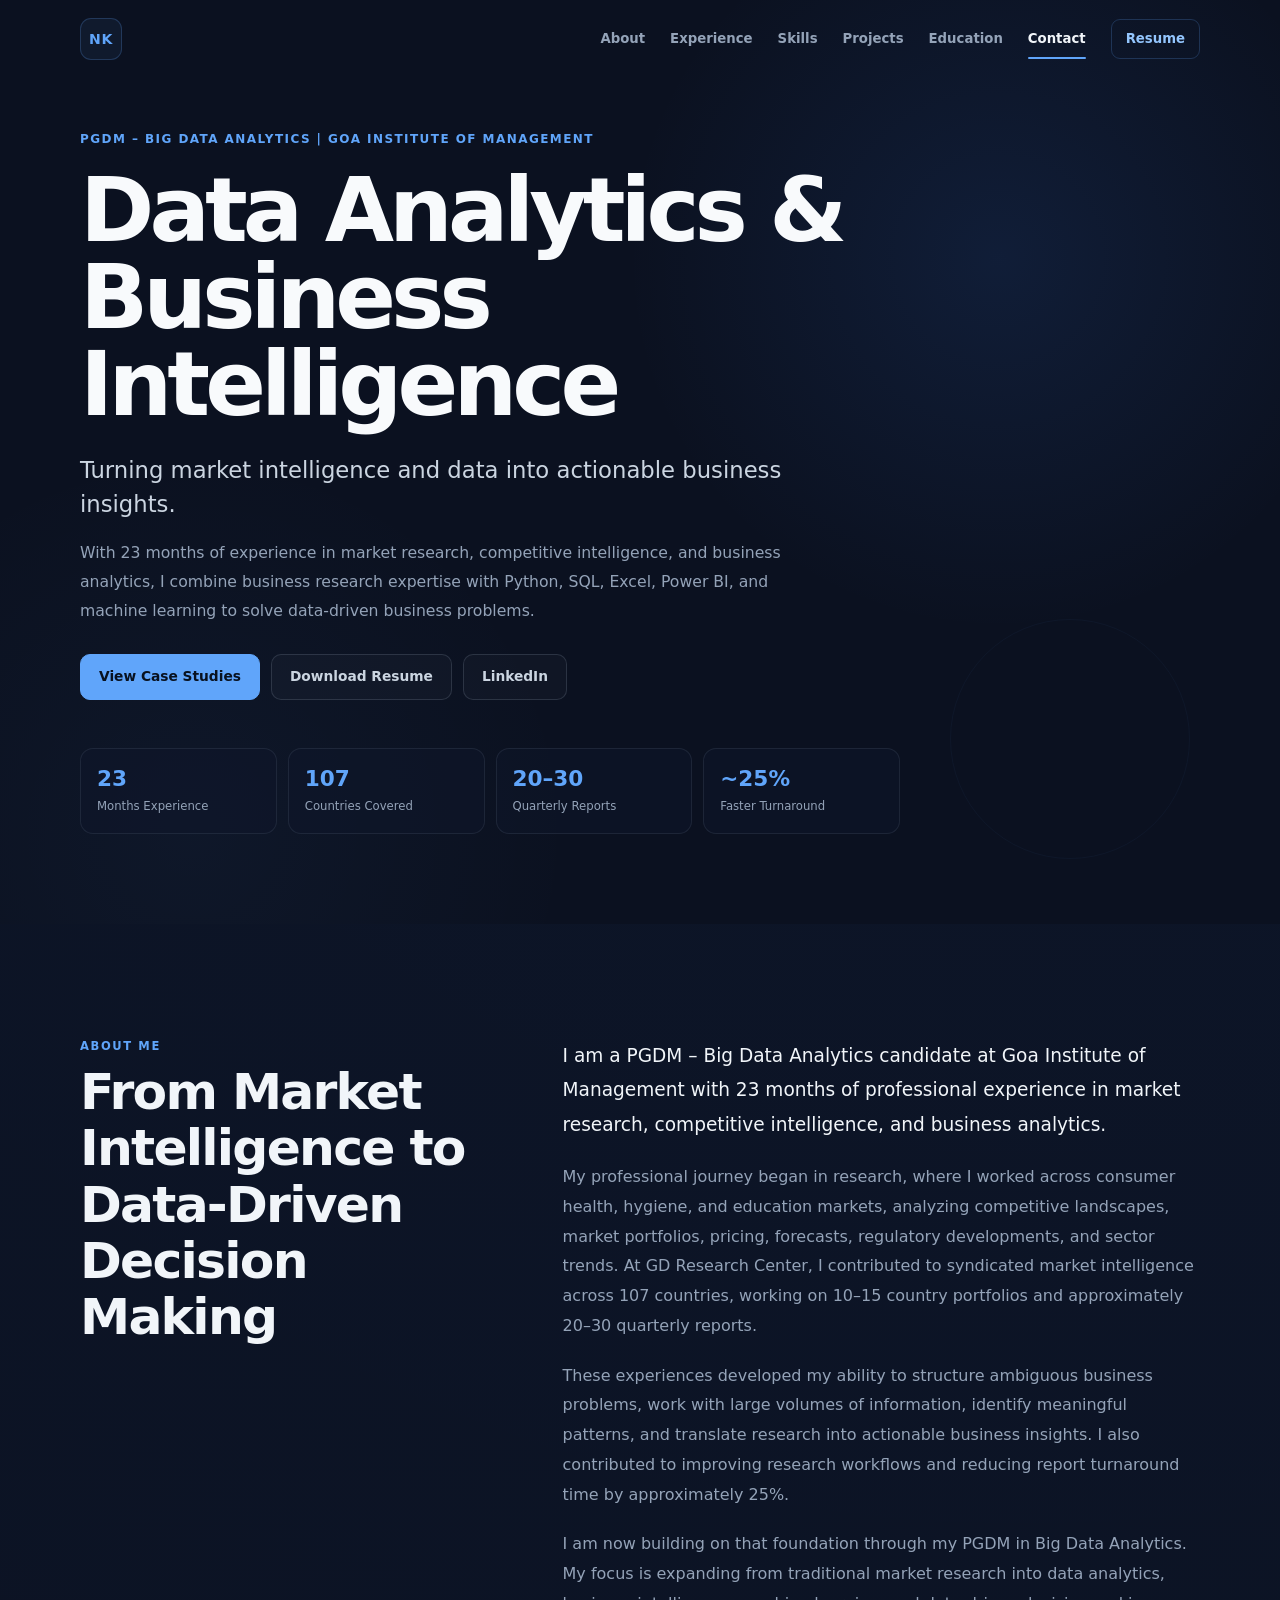
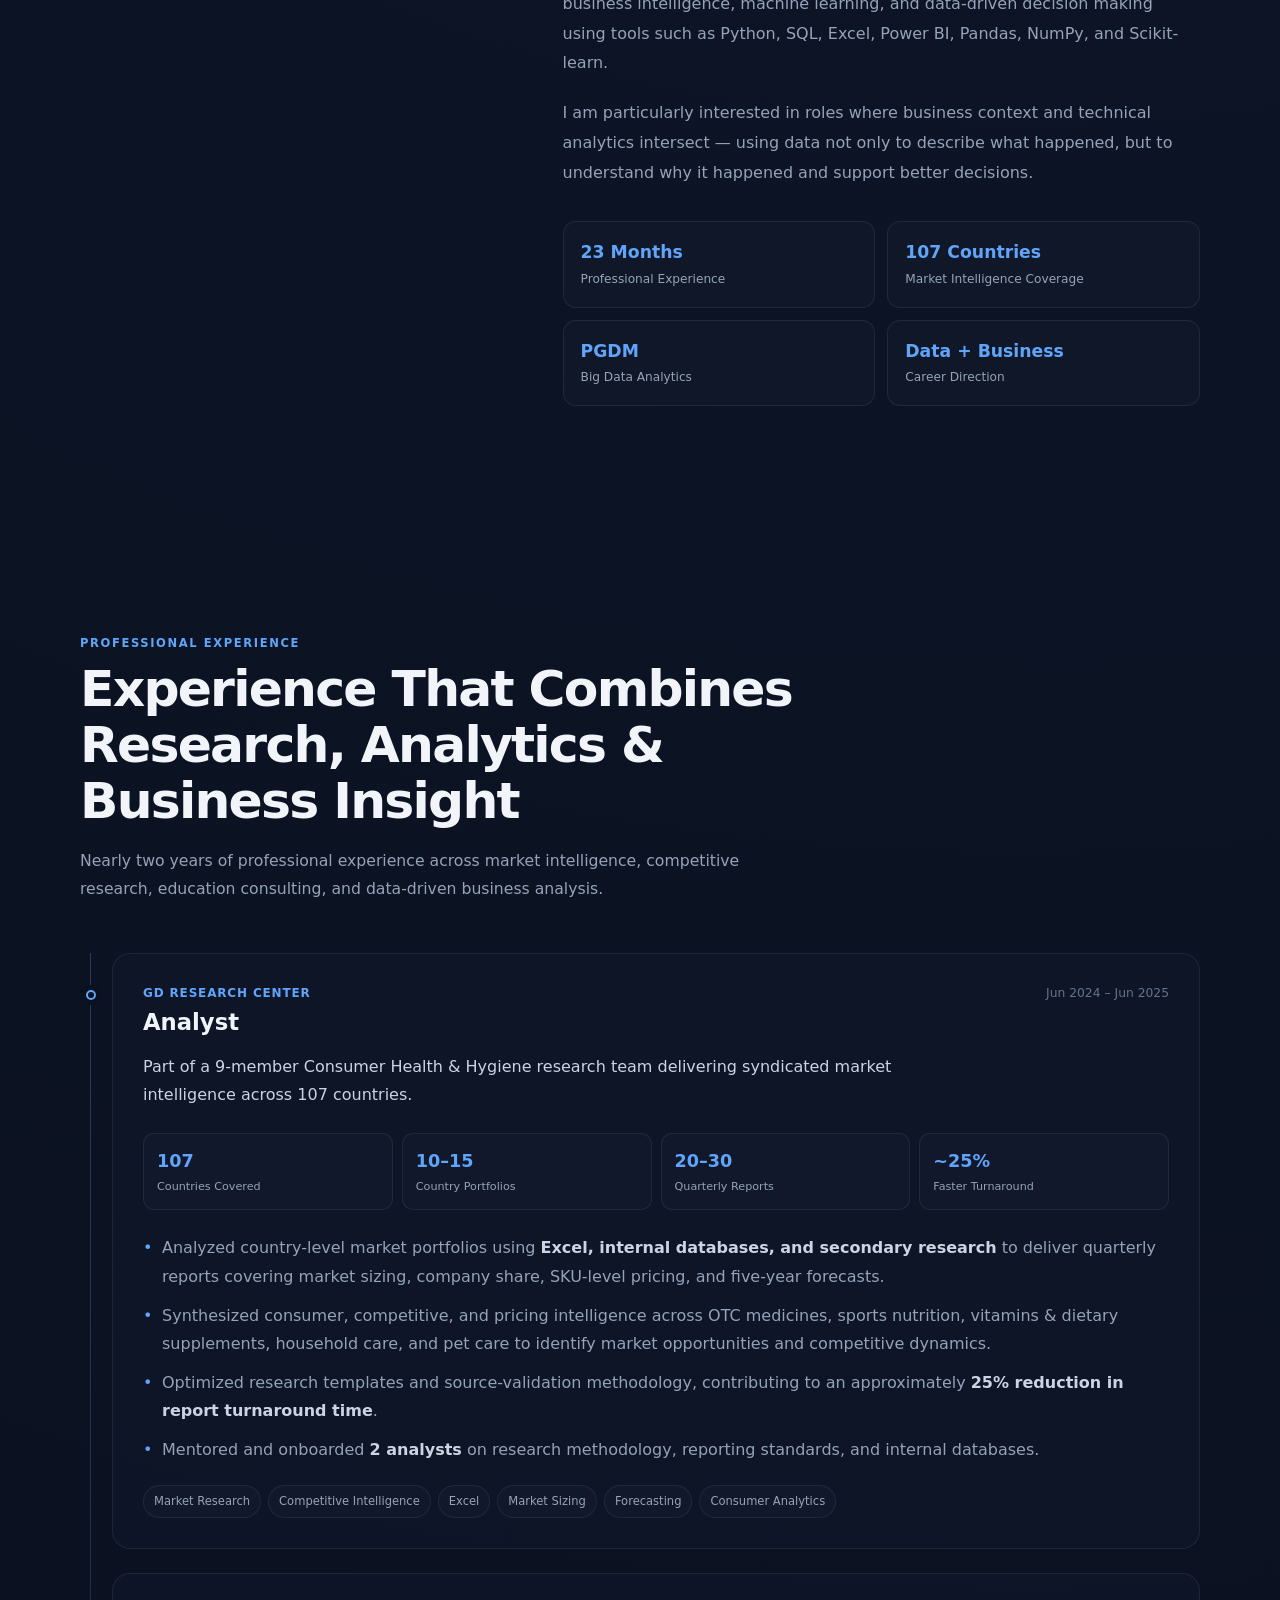
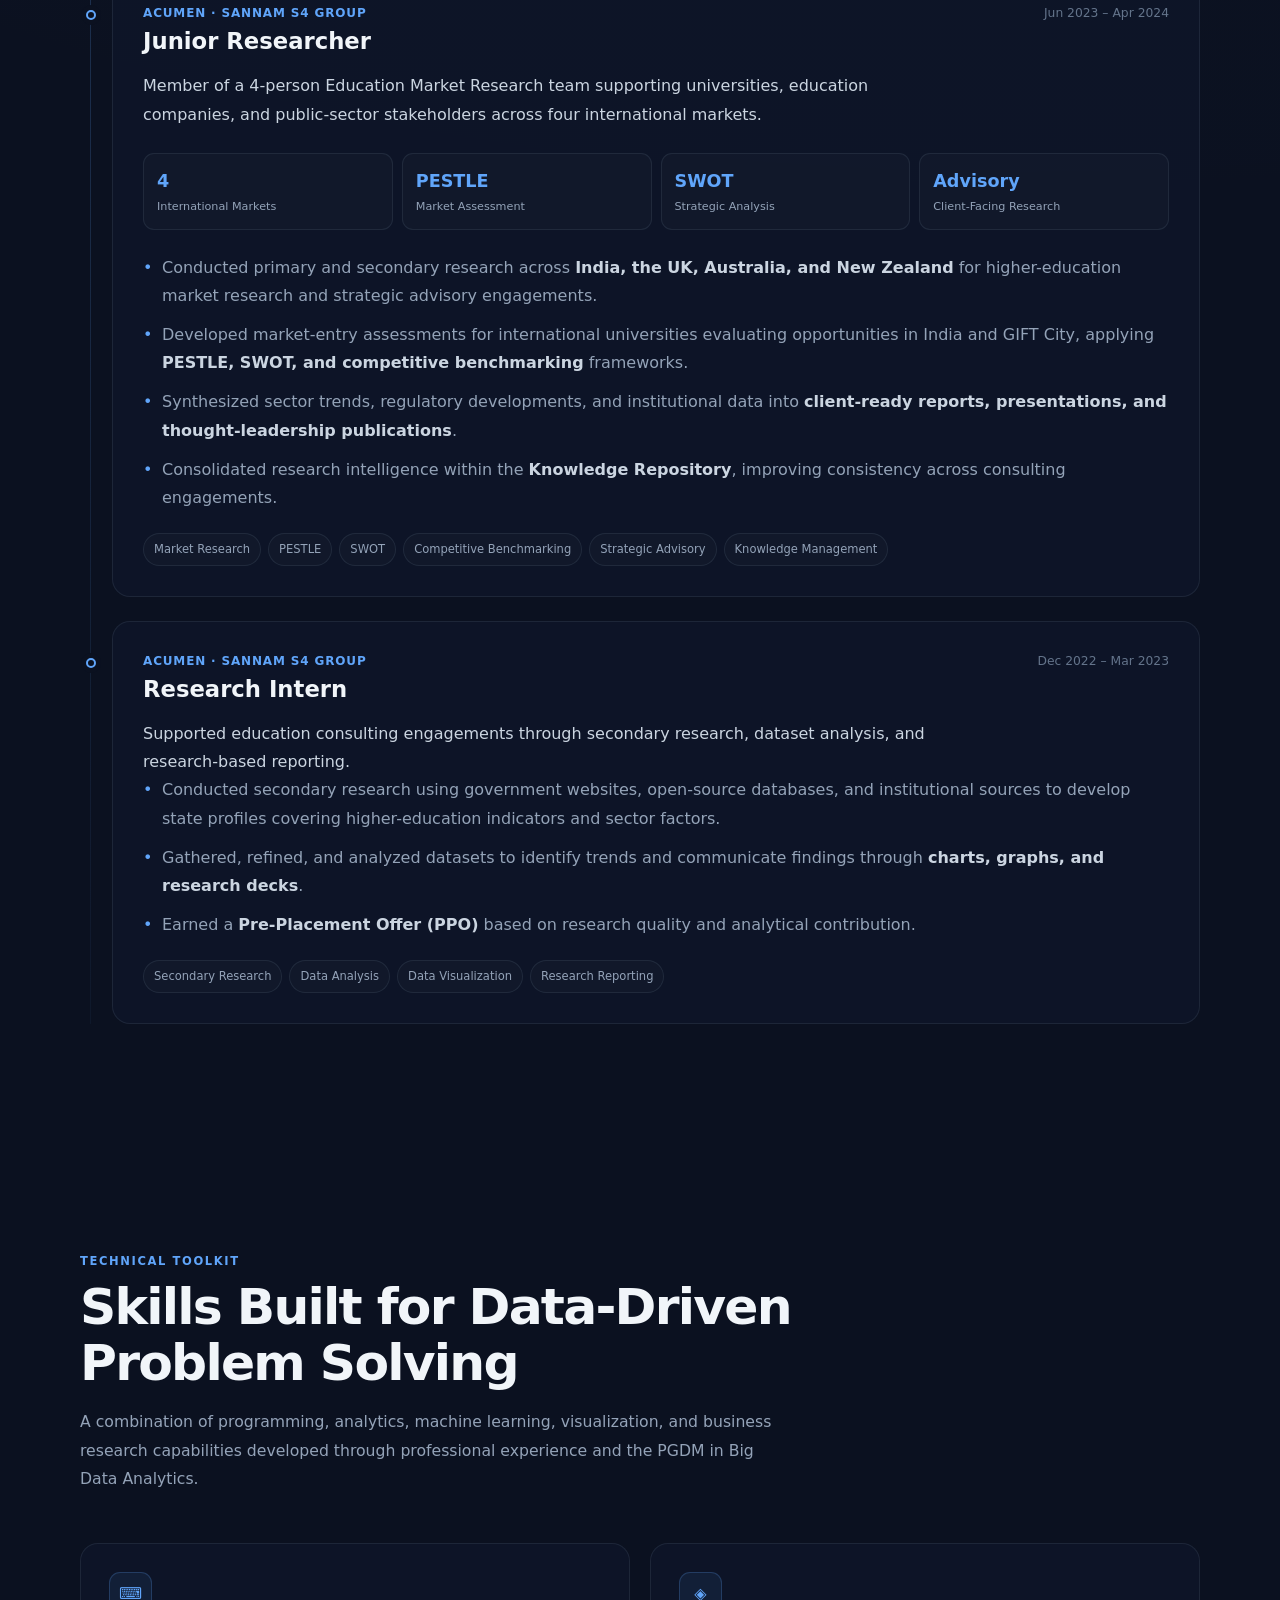
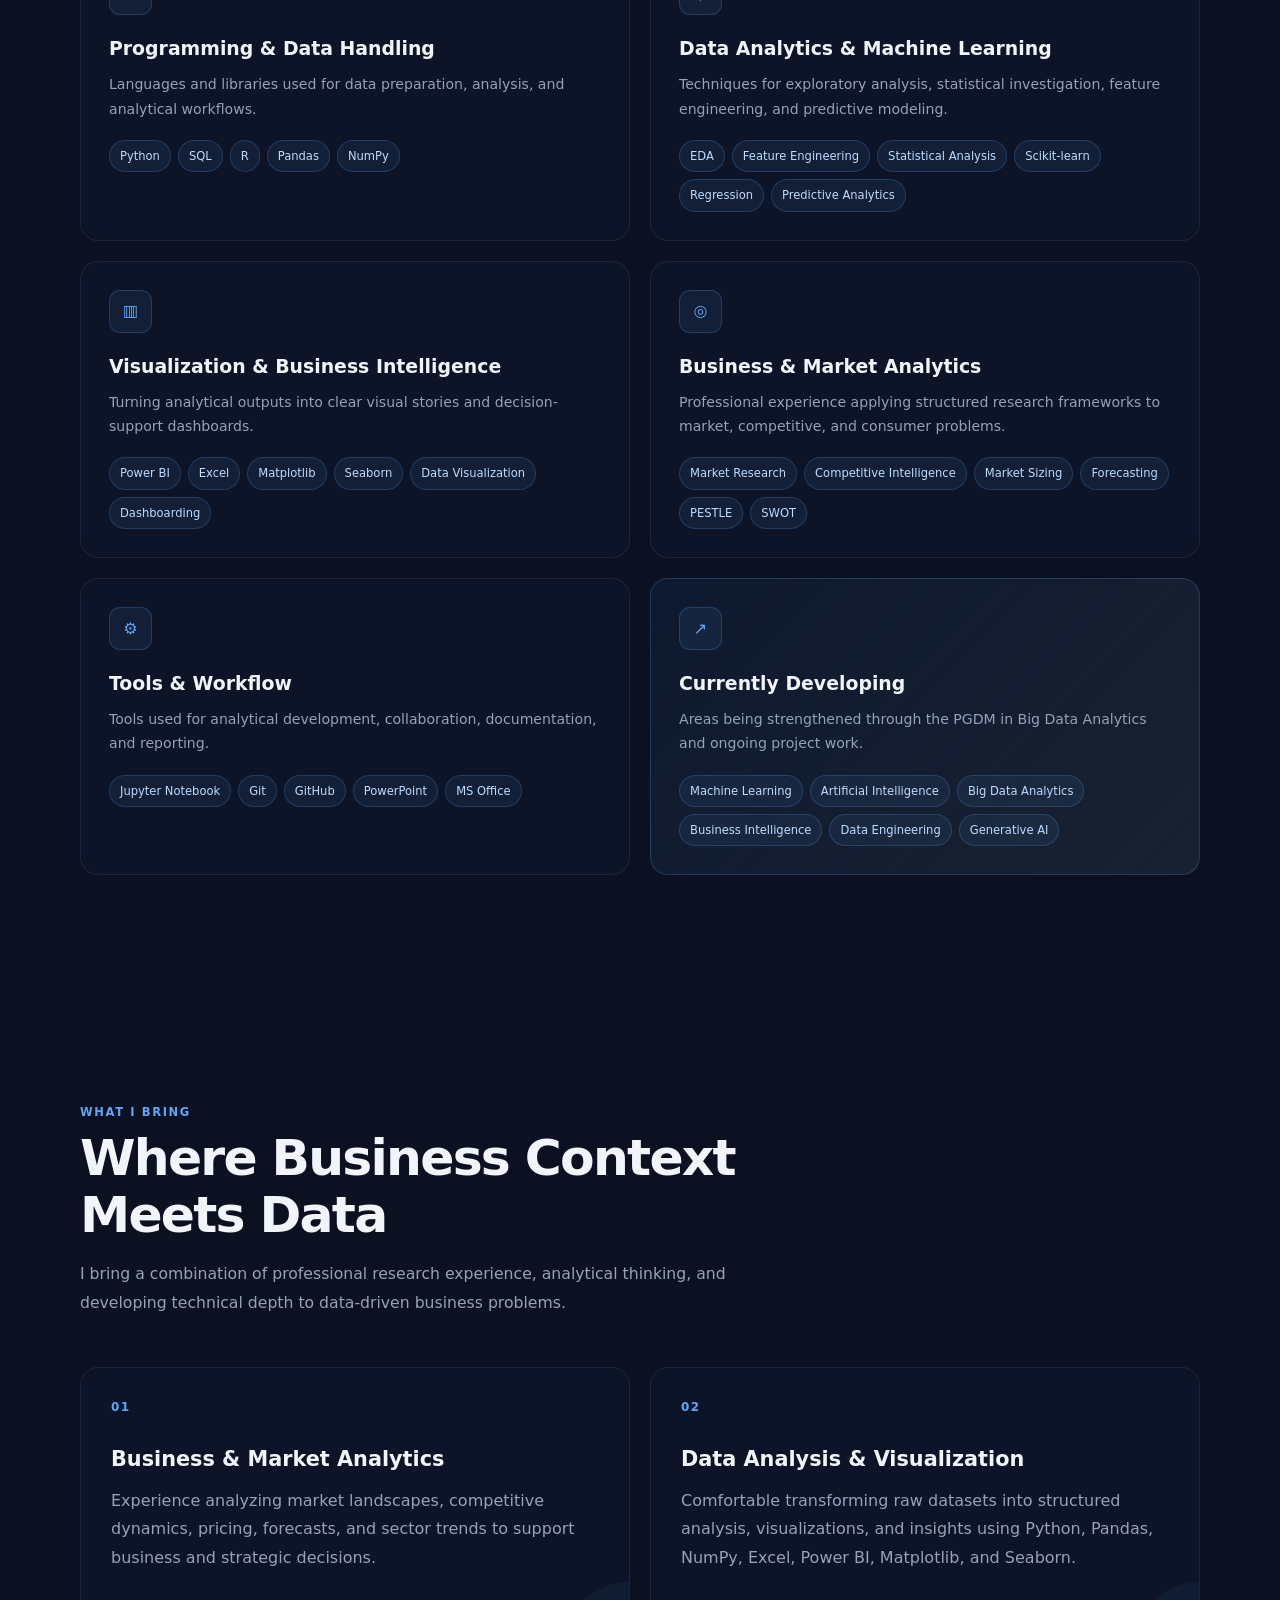
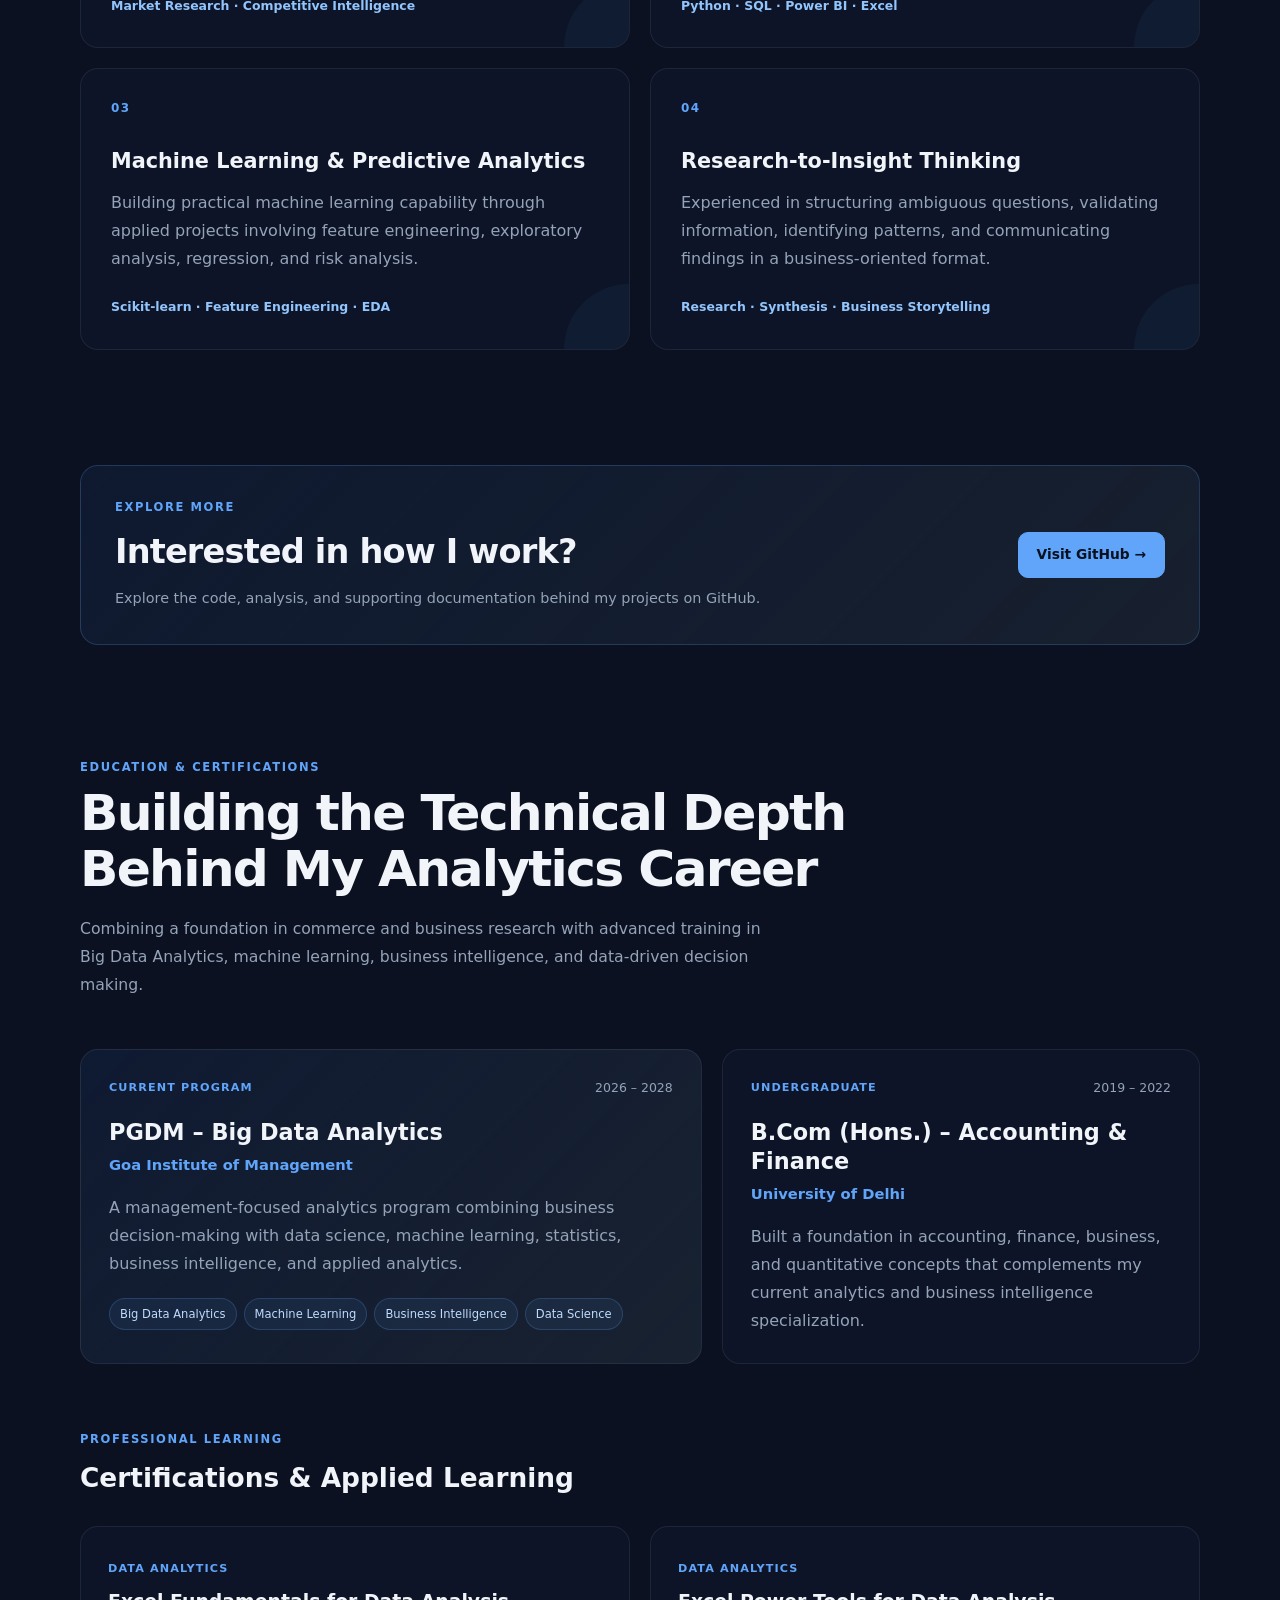
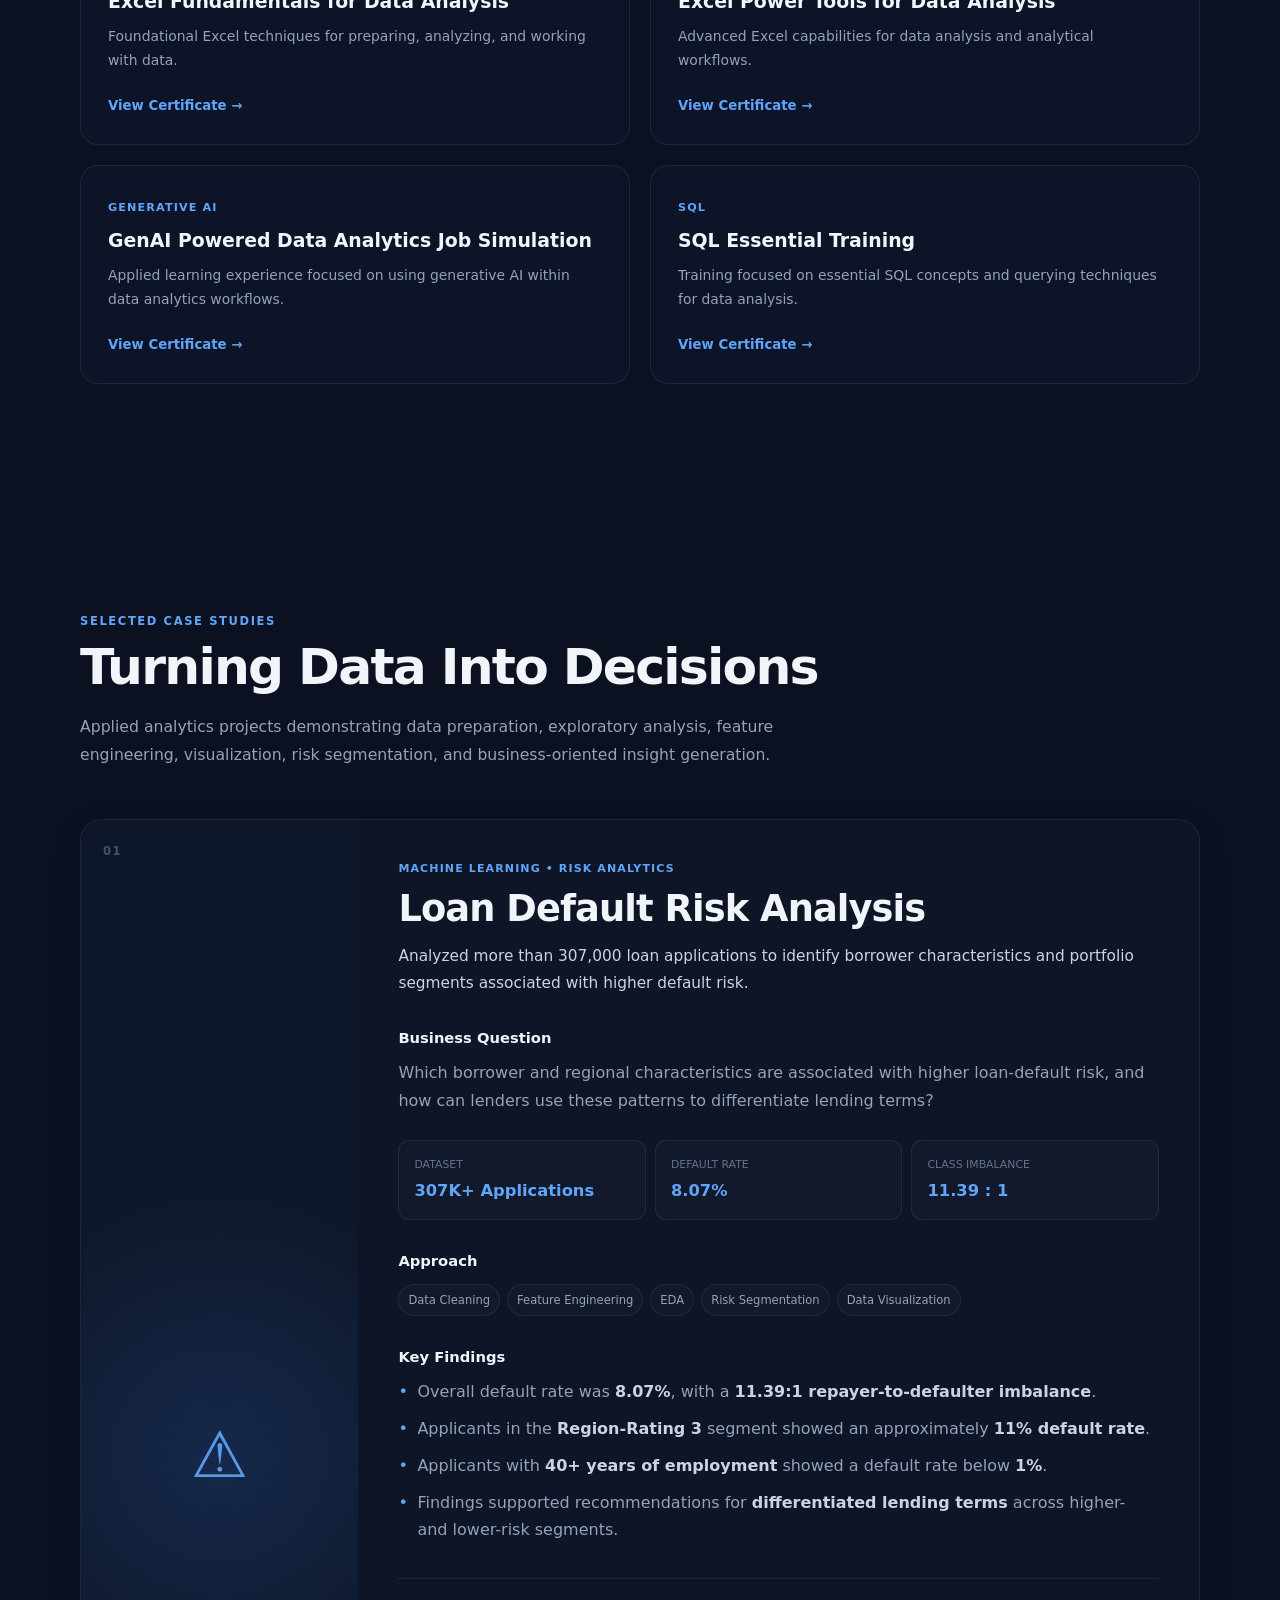
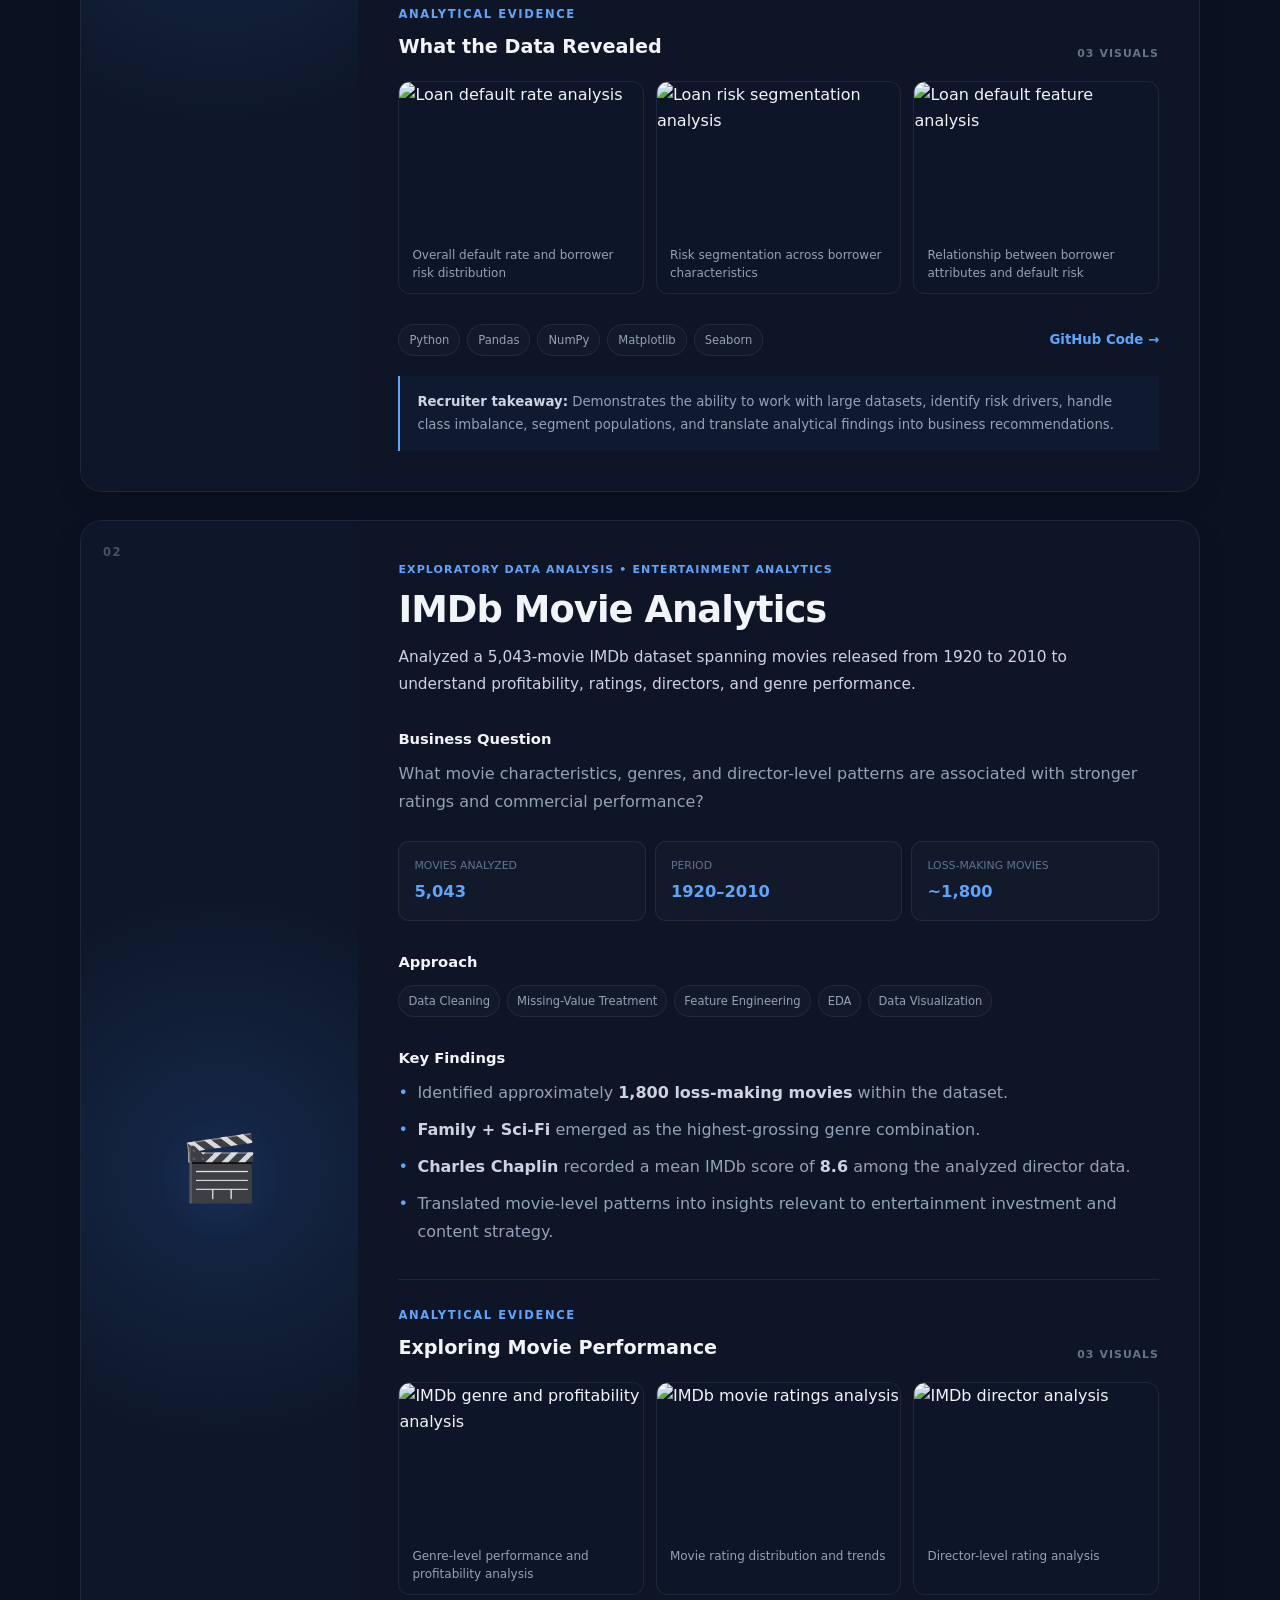
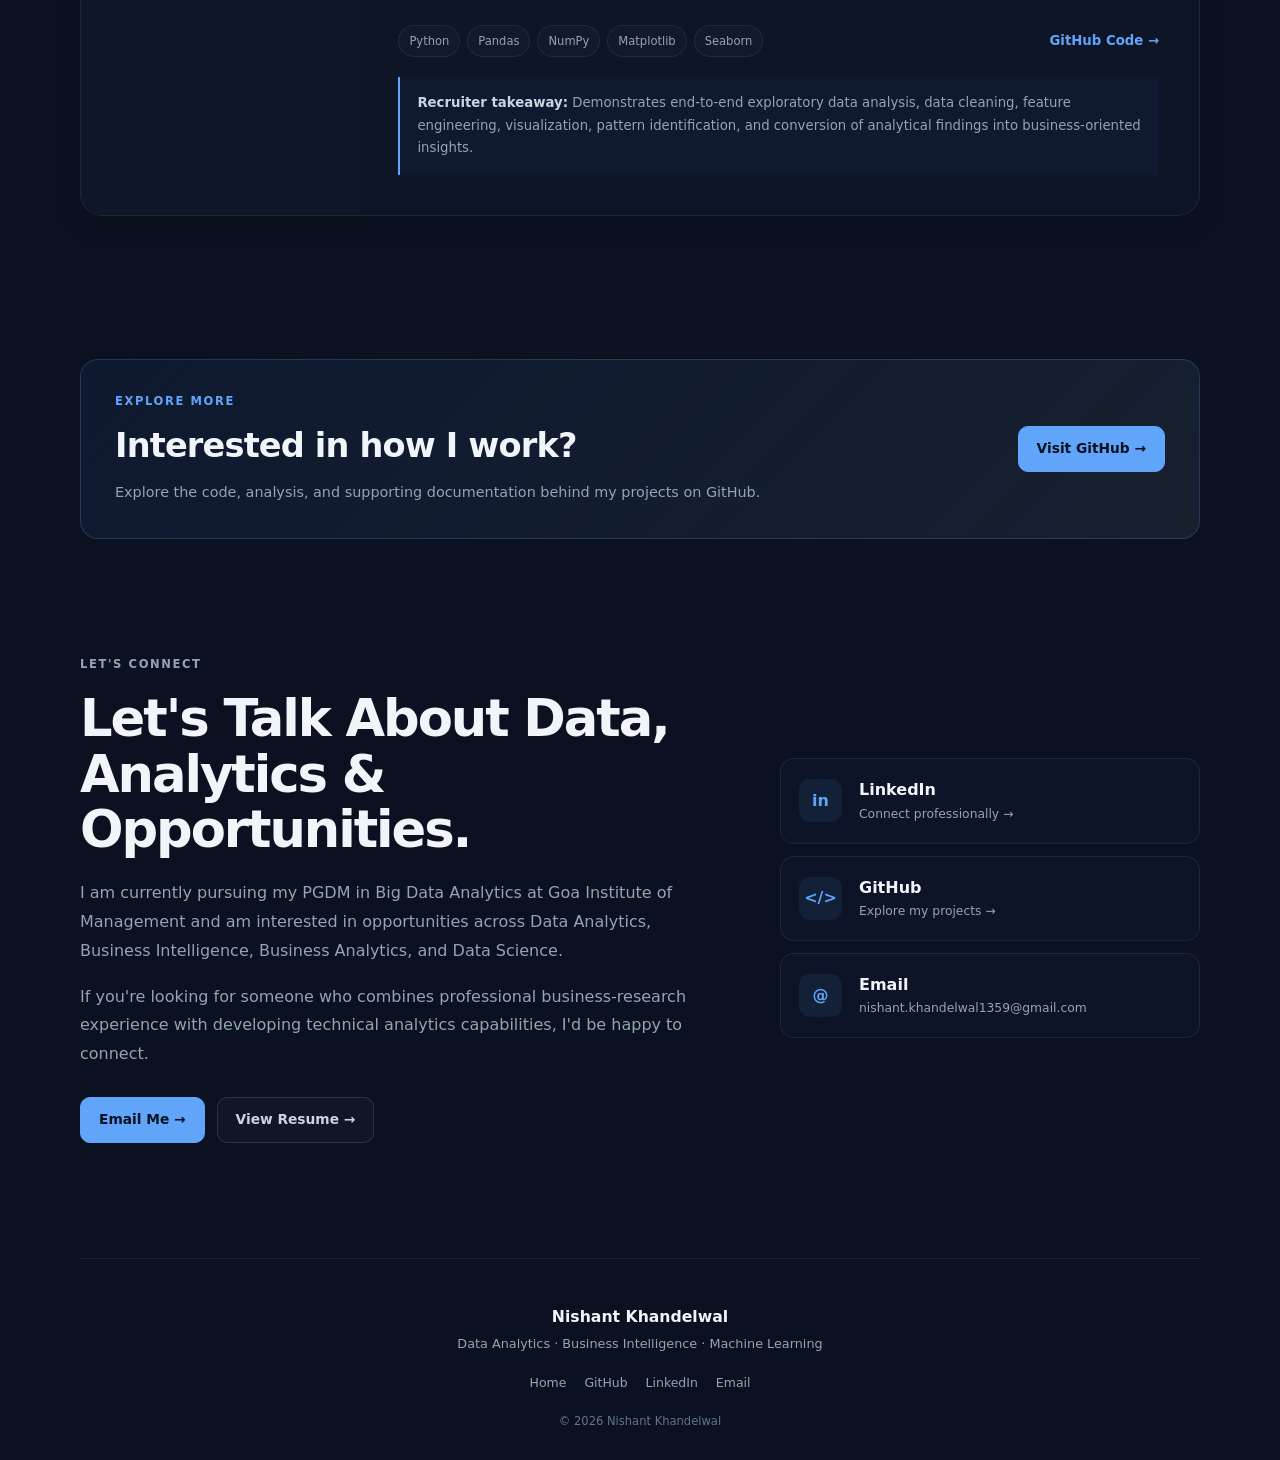
==== commit 6bc3a1a0: "Update index.html" ====
--- a/index.html
+++ b/index.html
@@ -59,6 +59,8 @@
 
     <link rel="stylesheet" href="style.css">
     <link rel="icon" type="image/png" href="favicon.png">
+    <link rel="icon" type="image/png" sizes="32x32" href="favicon-32x32.png">
+    <link rel="apple-touch-icon" href="apple-touch-icon.png">
     <script type="application/ld+json">
 {
     "@context": "https://schema.org",
--- a/style.css
+++ b/style.css
@@ -1,8 +1,6 @@
 /* =========================================================
-   NISHANT KHANDELWAL — PORTFOLIO STYLESHEET
+   NISHANT KHANDELWAL — PORTFOLIO
 ========================================================= */
-
-
 
 *,
 *::before,
@@ -12,6 +10,37 @@
     padding: 0;
 }
 
+:root {
+    --bg: #0b1120;
+    --bg-deep: #080d19;
+    --surface: #0f172a;
+    --surface-2: #111c31;
+    --surface-hover: #142039;
+
+    --text: #f1f5f9;
+    --text-soft: #cbd5e1;
+    --muted: #94a3b8;
+    --muted-dark: #64748b;
+
+    --accent: #60a5fa;
+    --accent-light: #93c5fd;
+    --accent-bg: rgba(96, 165, 250, 0.08);
+    --accent-bg-strong: rgba(96, 165, 250, 0.13);
+    --accent-border: rgba(96, 165, 250, 0.22);
+
+    --border: rgba(148, 163, 184, 0.12);
+    --border-strong: rgba(148, 163, 184, 0.20);
+
+    --max-width: 1120px;
+    --section-space: 115px;
+
+    --radius: 18px;
+    --radius-small: 12px;
+
+    --shadow: 0 20px 50px rgba(0, 0, 0, 0.25);
+    --transition: 220ms ease;
+}
+
 html {
     scroll-behavior: smooth;
     scroll-padding-top: 90px;
@@ -19,19 +48,22 @@
 
 body {
     min-width: 320px;
-    max-width: 100%;
     overflow-x: hidden;
-    background: #0b1120;
-    color: #e5e7eb;
+    background:
+        radial-gradient(circle at 80% 0%, rgba(59,130,246,.045), transparent 28%),
+        var(--bg);
+    color: var(--text);
     font-family:
-        Inter,
-        ui-sans-serif,
-        system-ui,
-        -apple-system,
-        BlinkMacSystemFont,
-        "Segoe UI",
-        sans-serif;
+        Inter, ui-sans-serif, system-ui, -apple-system,
+        BlinkMacSystemFont, "Segoe UI", sans-serif;
     line-height: 1.6;
+    -webkit-font-smoothing: antialiased;
+    text-rendering: optimizeLegibility;
+}
+
+body::selection {
+    background: var(--accent);
+    color: #08111f;
 }
 
 img {
@@ -44,11 +76,6 @@
     text-decoration: none;
 }
 
-button,
-a {
-    -webkit-tap-highlight-color: transparent;
-}
-
 button {
     font: inherit;
 }
@@ -56,41 +83,6 @@
 ul {
     list-style: none;
 }
-
-
-/* ---------- DESIGN TOKENS ---------- */
-
-:root {
-    --bg: #0b1120;
-    --bg-soft: #0f172a;
-    --surface: rgba(15, 23, 42, 0.78);
-    --surface-strong: rgba(17, 24, 39, 0.94);
-
-    --text: #e5e7eb;
-    --text-soft: #cbd5e1;
-    --muted: #94a3b8;
-    --muted-dark: #64748b;
-
-    --accent: #60a5fa;
-    --accent-soft: #93c5fd;
-    --accent-bg: rgba(59, 130, 246, 0.10);
-    --accent-border: rgba(96, 165, 250, 0.20);
-
-    --border: rgba(255, 255, 255, 0.08);
-
-    --max-width: 1100px;
-    --section-space: 110px;
-
-    --radius: 18px;
-    --radius-small: 12px;
-
-    --shadow: 0 18px 40px rgba(0, 0, 0, 0.25);
-
-    --transition: 0.3s ease;
-}
-
-
-/* ---------- GLOBAL LAYOUT ---------- */
 
 section {
     width: min(var(--max-width), 92%);
@@ -99,35 +91,39 @@
     scroll-margin-top: 90px;
 }
 
-.section-heading {
-    max-width: 780px;
-    margin-bottom: 48px;
-}
+/* ---------- TYPOGRAPHY ---------- */
 
 .section-eyebrow {
-    margin-bottom: 8px;
-    color: var(--accent);
-    font-size: 0.74rem;
-    font-weight: 700;
-    letter-spacing: 0.12em;
+    margin-bottom: 10px;
+    color: var(--accent);
+    font-size: .72rem;
+    font-weight: 800;
+    letter-spacing: .14em;
     line-height: 1.3;
     text-transform: uppercase;
+}
+
+.section-heading {
+    max-width: 820px;
+    margin-bottom: 50px;
 }
 
 .section-heading h2,
 .about-heading h2 {
     color: var(--text);
     font-size: clamp(2rem, 4vw, 3.15rem);
-    line-height: 1.15;
+    font-weight: 750;
+    letter-spacing: -.035em;
+    line-height: 1.12;
 }
 
 .section-intro {
-    margin-top: 16px;
-    color: var(--muted);
-    font-size: 1rem;
+    max-width: 700px;
+    margin-top: 17px;
+    color: var(--muted);
+    font-size: .98rem;
     line-height: 1.8;
 }
-
 
 /* ---------- BUTTONS ---------- */
 
@@ -136,39 +132,38 @@
     align-items: center;
     justify-content: center;
     min-height: 46px;
-    padding: 11px 18px;
+    padding: 12px 18px;
     border: 1px solid var(--accent);
     border-radius: 10px;
     background: var(--accent);
     color: #08111f;
-    font-size: 0.9rem;
-    font-weight: 700;
+    font-size: .86rem;
+    font-weight: 750;
     line-height: 1;
     transition:
         transform var(--transition),
         background var(--transition),
         border-color var(--transition),
-        color var(--transition),
         box-shadow var(--transition);
 }
 
 .btn:hover {
     transform: translateY(-2px);
-    box-shadow: 0 10px 24px rgba(59, 130, 246, 0.18);
+    background: #7db8fb;
+    box-shadow: 0 10px 25px rgba(59,130,246,.16);
 }
 
 .btn.secondary {
-    background: transparent;
-    border-color: rgba(148, 163, 184, 0.35);
+    border-color: var(--border-strong);
+    background: rgba(255,255,255,.025);
     color: var(--text-soft);
 }
 
 .btn.secondary:hover {
-    background: rgba(255, 255, 255, 0.05);
-    border-color: var(--accent);
+    border-color: var(--accent-border);
+    background: var(--accent-bg);
     color: var(--text);
 }
-
 
 /* ---------- NAVIGATION ---------- */
 
@@ -192,34 +187,40 @@
     display: inline-flex;
     align-items: center;
     justify-content: center;
+
     width: 42px;
     height: 42px;
+
     border: 1px solid var(--accent-border);
     border-radius: 11px;
-    background: rgba(59, 130, 246, 0.08);
-    color: var(--accent);
-    font-size: 0.9rem;
-    font-weight: 800;
-    letter-spacing: 0.05em;
+
+    background: rgba(96,165,250,.06);
+    color: var(--accent);
+
+    font-size: .88rem;
+    font-weight: 850;
+    letter-spacing: .05em;
+
     transition: var(--transition);
 }
 
 .logo:hover {
     background: var(--accent);
     color: #08111f;
+    transform: translateY(-1px);
 }
 
 .nav-links {
     display: flex;
     align-items: center;
-    gap: 26px;
+    gap: 25px;
 }
 
 .nav-links a {
     position: relative;
     color: var(--muted);
-    font-size: 0.86rem;
-    font-weight: 600;
+    font-size: .83rem;
+    font-weight: 650;
     transition: color var(--transition);
 }
 
@@ -232,7 +233,7 @@
     content: "";
     position: absolute;
     right: 0;
-    bottom: -8px;
+    bottom: -9px;
     left: 0;
     height: 2px;
     border-radius: 999px;
@@ -243,12 +244,12 @@
     padding: 8px 14px !important;
     border: 1px solid var(--accent-border);
     border-radius: 9px;
-    color: var(--accent-soft) !important;
+    color: var(--accent-light) !important;
 }
 
 .nav-resume:hover {
+    background: var(--accent-bg);
     border-color: var(--accent);
-    background: var(--accent-bg);
 }
 
 .menu-toggle {
@@ -258,7 +259,7 @@
     padding: 9px;
     border: 1px solid var(--border);
     border-radius: 10px;
-    background: rgba(255, 255, 255, 0.04);
+    background: rgba(255,255,255,.035);
     cursor: pointer;
 }
 
@@ -272,7 +273,6 @@
     transition: var(--transition);
 }
 
-
 /* ---------- HERO ---------- */
 
 .hero {
@@ -284,22 +284,37 @@
     align-items: center;
 
     padding: 130px 0 90px;
+    overflow: hidden;
 
     background:
         radial-gradient(
-            circle at 75% 30%,
-            rgba(59, 130, 246, 0.12),
-            transparent 32%
+            circle at 78% 28%,
+            rgba(59,130,246,.11),
+            transparent 31%
         ),
         radial-gradient(
-            circle at 20% 80%,
-            rgba(96, 165, 250, 0.05),
-            transparent 30%
+            circle at 15% 90%,
+            rgba(96,165,250,.045),
+            transparent 28%
         ),
         var(--bg);
 }
 
+.hero::after {
+    content: "";
+    position: absolute;
+    right: 7%;
+    bottom: 7%;
+    width: 240px;
+    height: 240px;
+    border: 1px solid rgba(96,165,250,.045);
+    border-radius: 50%;
+    pointer-events: none;
+}
+
 .hero-content {
+    position: relative;
+    z-index: 1;
     width: min(var(--max-width), 92%);
     margin: 0 auto;
 }
@@ -307,81 +322,91 @@
 .hero-eyebrow {
     margin-bottom: 18px;
     color: var(--accent);
-    font-size: 0.78rem;
-    font-weight: 700;
-    letter-spacing: 0.1em;
+    font-size: .75rem;
+    font-weight: 800;
+    letter-spacing: .12em;
     text-transform: uppercase;
 }
 
 .hero h1 {
-    max-width: 850px;
+    max-width: 900px;
     color: #f8fafc;
-    font-size: clamp(3rem, 7vw, 6.2rem);
-    font-weight: 800;
-    letter-spacing: -0.045em;
-    line-height: 0.98;
+    font-size: clamp(3.1rem, 7vw, 6.3rem);
+    font-weight: 850;
+    letter-spacing: -.055em;
+    line-height: .97;
 }
 
 .hero h2 {
-    max-width: 760px;
-    margin-top: 24px;
+    max-width: 780px;
+    margin-top: 25px;
     color: var(--text-soft);
-    font-size: clamp(1.1rem, 2vw, 1.45rem);
+    font-size: clamp(1.08rem, 2vw, 1.42rem);
     font-weight: 500;
     line-height: 1.5;
 }
 
 .hero-description {
-    max-width: 720px;
-    margin-top: 18px;
-    color: var(--muted);
-    font-size: 1rem;
+    max-width: 730px;
+    margin-top: 17px;
+    color: var(--muted);
+    font-size: .98rem;
     line-height: 1.85;
 }
 
 .hero-buttons {
     display: flex;
     flex-wrap: wrap;
-    gap: 12px;
-    margin-top: 30px;
+    gap: 11px;
+    margin-top: 29px;
 }
 
 .hero-proof {
     display: grid;
     grid-template-columns: repeat(4, minmax(0, 1fr));
-    gap: 12px;
-    max-width: 800px;
-    margin-top: 50px;
+    gap: 11px;
+    max-width: 820px;
+    margin-top: 48px;
 }
 
 .proof-card {
-    padding: 17px;
+    padding: 17px 16px;
     border: 1px solid var(--border);
-    border-radius: 14px;
-    background: rgba(15, 23, 42, 0.55);
+    border-radius: 13px;
+    background: rgba(15,23,42,.55);
+    transition:
+        transform var(--transition),
+        border-color var(--transition),
+        background var(--transition);
+}
+
+.proof-card:hover {
+    transform: translateY(-3px);
+    border-color: var(--accent-border);
+    background: rgba(15,23,42,.78);
 }
 
 .proof-card strong {
     display: block;
     color: var(--accent);
     font-size: 1.35rem;
+    font-weight: 800;
     line-height: 1.2;
 }
 
 .proof-card span {
     display: block;
-    margin-top: 4px;
-    color: var(--muted);
-    font-size: 0.76rem;
-}
-
+    margin-top: 5px;
+    color: var(--muted);
+    font-size: .73rem;
+}
 
 /* ---------- ABOUT ---------- */
 
 .about-layout {
     display: grid;
-    grid-template-columns: 0.8fr 1.2fr;
-    gap: 70px;
+    grid-template-columns: .78fr 1.22fr;
+    gap: 75px;
     align-items: start;
 }
 
@@ -394,46 +419,44 @@
     max-width: 760px;
 }
 
+.about-content p {
+    margin-bottom: 20px;
+    color: var(--muted);
+    line-height: 1.86;
+}
+
 .about-lead {
     color: var(--text) !important;
-    font-size: 1.18rem !important;
+    font-size: 1.16rem !important;
     font-weight: 500;
-    line-height: 1.75 !important;
-}
-
-.about-content p {
-    margin-bottom: 20px;
-    color: var(--muted);
-    line-height: 1.85;
 }
 
 .about-highlights {
     display: grid;
-    grid-template-columns: repeat(2, 1fr);
-    gap: 14px;
-    margin-top: 35px;
+    grid-template-columns: repeat(2,1fr);
+    gap: 12px;
+    margin-top: 34px;
 }
 
 .about-highlight {
-    padding: 18px;
-    border: 1px solid var(--accent-border);
-    border-radius: 14px;
-    background: var(--accent-bg);
+    padding: 17px;
+    border: 1px solid var(--border);
+    border-radius: 13px;
+    background: rgba(255,255,255,.02);
 }
 
 .about-highlight strong {
     display: block;
     color: var(--accent);
-    font-size: 1.15rem;
+    font-size: 1.08rem;
 }
 
 .about-highlight span {
     display: block;
-    margin-top: 4px;
-    color: var(--muted);
-    font-size: 0.8rem;
-}
-
+    margin-top: 3px;
+    color: var(--muted);
+    font-size: .76rem;
+}
 
 /* ---------- EXPERIENCE ---------- */
 
@@ -450,7 +473,11 @@
     bottom: 0;
     left: 10px;
     width: 1px;
-    background: rgba(96, 165, 250, 0.18);
+    background: linear-gradient(
+        to bottom,
+        rgba(96,165,250,.3),
+        rgba(96,165,250,.05)
+    );
 }
 
 .experience-card {
@@ -459,7 +486,7 @@
     padding: 30px;
     border: 1px solid var(--border);
     border-radius: var(--radius);
-    background: var(--surface);
+    background: rgba(15,23,42,.72);
     transition:
         transform var(--transition),
         border-color var(--transition),
@@ -495,67 +522,69 @@
 .experience-company {
     margin-bottom: 4px;
     color: var(--accent);
-    font-size: 0.78rem;
-    font-weight: 700;
-    letter-spacing: 0.06em;
+    font-size: .75rem;
+    font-weight: 800;
+    letter-spacing: .07em;
     text-transform: uppercase;
 }
 
 .experience-card h3 {
-    font-size: 1.45rem;
+    color: var(--text);
+    font-size: 1.42rem;
+    line-height: 1.25;
 }
 
 .experience-date {
     flex-shrink: 0;
     color: var(--muted-dark);
-    font-size: 0.78rem;
+    font-size: .77rem;
     white-space: nowrap;
 }
 
 .experience-summary {
-    max-width: 800px;
-    margin-top: 18px;
+    max-width: 820px;
+    margin-top: 17px;
     color: var(--text-soft);
-    line-height: 1.75;
+    line-height: 1.76;
 }
 
 .experience-metrics {
     display: grid;
-    grid-template-columns: repeat(4, 1fr);
-    gap: 10px;
+    grid-template-columns: repeat(4,1fr);
+    gap: 9px;
     margin: 24px 0;
 }
 
 .metric {
-    padding: 14px;
+    padding: 13px;
     border: 1px solid var(--border);
-    border-radius: 12px;
-    background: rgba(255, 255, 255, 0.025);
+    border-radius: 11px;
+    background: rgba(255,255,255,.02);
 }
 
 .metric strong {
     display: block;
     color: var(--accent);
-    font-size: 1.15rem;
+    font-size: 1.1rem;
 }
 
 .metric span {
     display: block;
     margin-top: 3px;
     color: var(--muted);
-    font-size: 0.72rem;
+    font-size: .7rem;
 }
 
 .experience-points {
     display: grid;
-    gap: 12px;
+    gap: 11px;
 }
 
 .experience-points li {
     position: relative;
-    padding-left: 20px;
-    color: var(--muted);
-    line-height: 1.75;
+    padding-left: 19px;
+    color: var(--muted);
+    line-height: 1.76;
 }
 
 .experience-points li::before {
@@ -576,11 +605,11 @@
 .case-tools {
     display: flex;
     flex-wrap: wrap;
-    gap: 8px;
+    gap: 7px;
 }
 
 .experience-tags {
-    margin-top: 22px;
+    margin-top: 21px;
 }
 
 .experience-tags span,
@@ -588,25 +617,24 @@
     padding: 6px 10px;
     border: 1px solid var(--border);
     border-radius: 999px;
-    color: var(--muted);
-    font-size: 0.74rem;
-    background: rgba(255, 255, 255, 0.025);
-}
-
+    background: rgba(255,255,255,.018);
+    color: var(--muted);
+    font-size: .72rem;
+}
 
 /* ---------- SKILLS ---------- */
 
 .skills-grid {
     display: grid;
-    grid-template-columns: repeat(2, 1fr);
-    gap: 22px;
+    grid-template-columns: repeat(2,1fr);
+    gap: 20px;
 }
 
 .skill-card {
-    padding: 30px;
+    padding: 28px;
     border: 1px solid var(--border);
     border-radius: var(--radius);
-    background: var(--surface);
+    background: rgba(15,23,42,.72);
     transition:
         transform var(--transition),
         border-color var(--transition),
@@ -614,44 +642,43 @@
 }
 
 .skill-card:hover {
-    transform: translateY(-5px);
+    transform: translateY(-4px);
     border-color: var(--accent-border);
     box-shadow: var(--shadow);
 }
 
 .skill-icon {
-    width: 44px;
-    height: 44px;
+    width: 43px;
+    height: 43px;
     display: flex;
     align-items: center;
     justify-content: center;
-    margin-bottom: 20px;
+    margin-bottom: 18px;
     border: 1px solid var(--accent-border);
-    border-radius: 12px;
+    border-radius: 11px;
     background: var(--accent-bg);
     color: var(--accent);
-    font-size: 1.15rem;
 }
 
 .skill-card h3 {
-    margin-bottom: 10px;
-    font-size: 1.22rem;
+    margin-bottom: 9px;
+    font-size: 1.18rem;
 }
 
 .skill-card p {
-    margin-bottom: 20px;
-    color: var(--muted);
-    font-size: 0.9rem;
-    line-height: 1.7;
+    margin-bottom: 19px;
+    color: var(--muted);
+    font-size: .88rem;
+    line-height: 1.72;
 }
 
 .skill-tags span {
-    padding: 7px 11px;
+    padding: 6px 10px;
     border: 1px solid var(--accent-border);
     border-radius: 999px;
     background: var(--accent-bg);
     color: #bfdbfe;
-    font-size: 0.76rem;
+    font-size: .72rem;
 }
 
 .skill-card-learning {
@@ -659,33 +686,27 @@
     background:
         linear-gradient(
             135deg,
-            rgba(59, 130, 246, 0.08),
-            rgba(31, 41, 55, 0.72)
+            rgba(59,130,246,.075),
+            rgba(31,41,55,.7)
         );
 }
-
 
 /* ---------- WHAT I BRING ---------- */
 
 .focus-grid {
     display: grid;
-    grid-template-columns: repeat(2, 1fr);
-    gap: 22px;
+    grid-template-columns: repeat(2,1fr);
+    gap: 20px;
 }
 
 .focus-card {
     position: relative;
-    min-height: 260px;
+    min-height: 255px;
     overflow: hidden;
-    padding: 32px;
+    padding: 30px;
     border: 1px solid var(--border);
     border-radius: var(--radius);
-    background:
-        linear-gradient(
-            135deg,
-            rgba(31, 41, 55, 0.82),
-            rgba(17, 24, 39, 0.82)
-        );
+    background: rgba(15,23,42,.72);
     transition:
         transform var(--transition),
         border-color var(--transition),
@@ -695,61 +716,59 @@
 .focus-card::after {
     content: "";
     position: absolute;
-    right: -70px;
-    bottom: -70px;
-    width: 140px;
-    height: 140px;
+    right: -65px;
+    bottom: -65px;
+    width: 130px;
+    height: 130px;
     border-radius: 50%;
-    background: rgba(59, 130, 246, 0.08);
+    background: rgba(96,165,250,.055);
 }
 
 .focus-card:hover {
-    transform: translateY(-5px);
+    transform: translateY(-4px);
     border-color: var(--accent-border);
     box-shadow: var(--shadow);
 }
 
 .focus-number {
-    margin-bottom: 28px;
-    color: var(--accent);
-    font-size: 0.8rem;
-    font-weight: 700;
-    letter-spacing: 0.12em;
+    margin-bottom: 26px;
+    color: var(--accent);
+    font-size: .75rem;
+    font-weight: 800;
+    letter-spacing: .12em;
 }
 
 .focus-card h3 {
-    margin-bottom: 12px;
-    font-size: 1.35rem;
+    margin-bottom: 11px;
+    font-size: 1.3rem;
 }
 
 .focus-card p {
-    max-width: 500px;
-    margin-bottom: 22px;
-    color: var(--muted);
-    line-height: 1.75;
+    max-width: 520px;
+    margin-bottom: 20px;
+    color: var(--muted);
+    line-height: 1.76;
 }
 
 .focus-link {
-    display: inline-block;
-    color: var(--accent-soft);
-    font-size: 0.8rem;
-    font-weight: 600;
-}
-
+    color: var(--accent-light);
+    font-size: .78rem;
+    font-weight: 650;
+}
 
 /* ---------- EDUCATION ---------- */
 
 .education-grid {
     display: grid;
     grid-template-columns: 1.3fr 1fr;
-    gap: 22px;
+    gap: 20px;
 }
 
 .education-card {
-    padding: 30px;
+    padding: 28px;
     border: 1px solid var(--border);
     border-radius: var(--radius);
-    background: var(--surface);
+    background: rgba(15,23,42,.72);
     transition:
         transform var(--transition),
         border-color var(--transition),
@@ -760,14 +779,14 @@
     background:
         linear-gradient(
             135deg,
-            rgba(59, 130, 246, 0.10),
-            rgba(31, 41, 55, 0.72)
+            rgba(59,130,246,.085),
+            rgba(31,41,55,.7)
         );
 }
 
 .education-card:hover,
 .cert-card:hover {
-    transform: translateY(-5px);
+    transform: translateY(-4px);
     border-color: var(--accent-border);
     box-shadow: var(--shadow);
 }
@@ -777,32 +796,33 @@
     align-items: center;
     justify-content: space-between;
     gap: 15px;
-    margin-bottom: 22px;
+    margin-bottom: 20px;
 }
 
 .education-badge,
 .cert-category {
     color: var(--accent);
-    font-size: 0.72rem;
-    font-weight: 700;
-    letter-spacing: 0.1em;
+    font-size: .7rem;
+    font-weight: 800;
+    letter-spacing: .1em;
 }
 
 .education-period {
     color: var(--muted);
-    font-size: 0.8rem;
+    font-size: .78rem;
 }
 
 .education-card h3 {
     margin-bottom: 6px;
-    font-size: 1.45rem;
+    font-size: 1.4rem;
+    line-height: 1.3;
 }
 
 .education-card h4 {
-    margin-bottom: 18px;
-    color: var(--accent);
-    font-size: 0.95rem;
-    font-weight: 600;
+    margin-bottom: 17px;
+    color: var(--accent);
+    font-size: .92rem;
+    font-weight: 650;
 }
 
 .education-card p {
@@ -811,40 +831,37 @@
 }
 
 .education-tags {
-    margin-top: 22px;
+    margin-top: 20px;
 }
 
 .education-tags span {
-    padding: 6px 11px;
+    padding: 6px 10px;
     border: 1px solid var(--accent-border);
     border-radius: 999px;
     background: var(--accent-bg);
     color: #bfdbfe;
-    font-size: 0.76rem;
-}
-
-
-/* ---------- CERTIFICATIONS ---------- */
+    font-size: .72rem;
+}
 
 .certifications-heading {
-    margin: 70px 0 28px;
+    margin: 68px 0 27px;
 }
 
 .certifications-heading h3 {
-    font-size: 1.7rem;
+    font-size: 1.65rem;
 }
 
 .cert-grid {
     display: grid;
-    grid-template-columns: repeat(2, 1fr);
-    gap: 22px;
+    grid-template-columns: repeat(2,1fr);
+    gap: 20px;
 }
 
 .cert-card {
-    padding: 28px;
+    padding: 27px;
     border: 1px solid var(--border);
     border-radius: var(--radius);
-    background: var(--surface);
+    background: rgba(15,23,42,.72);
     transition:
         transform var(--transition),
         border-color var(--transition),
@@ -852,38 +869,39 @@
 }
 
 .cert-card h3 {
-    margin: 10px 0 12px;
-    font-size: 1.2rem;
+    margin: 9px 0 11px;
+    font-size: 1.18rem;
+    line-height: 1.35;
 }
 
 .cert-card p {
-    margin-bottom: 20px;
-    color: var(--muted);
-    font-size: 0.9rem;
+    margin-bottom: 19px;
+    color: var(--muted);
+    font-size: .87rem;
     line-height: 1.7;
 }
 
 .cert-card a {
     color: var(--accent);
-    font-size: 0.88rem;
-    font-weight: 600;
+    font-size: .83rem;
+    font-weight: 700;
 }
 
 .cert-card a:hover {
     color: #fff;
 }
 
-
-/* ---------- PROJECTS / CASE STUDIES ---------- */
+/* ---------- CASE STUDIES ---------- */
 
 .case-study {
     display: grid;
-    grid-template-columns: 0.34fr 1fr;
+    grid-template-columns: .33fr 1fr;
     overflow: hidden;
-    margin-bottom: 30px;
+    margin-bottom: 28px;
     border: 1px solid var(--border);
     border-radius: 22px;
-    background: var(--surface);
+    background: rgba(15,23,42,.76);
+    box-shadow: 0 8px 30px rgba(0,0,0,.10);
 }
 
 .case-study-visual {
@@ -895,27 +913,28 @@
     overflow: hidden;
     background:
         radial-gradient(
-            circle at 50% 45%,
-            rgba(59, 130, 246, 0.18),
+            circle at center,
+            rgba(59,130,246,.16),
             transparent 42%
         ),
-        #0f172a;
+        #0e1729;
 }
 
 .case-study-number {
     position: absolute;
     top: 22px;
     left: 22px;
-    color: rgba(148, 163, 184, 0.45);
-    font-size: 0.75rem;
-    font-weight: 800;
-    letter-spacing: 0.12em;
+    color: rgba(148,163,184,.42);
+    font-size: .72rem;
+    font-weight: 850;
+    letter-spacing: .12em;
 }
 
 .case-study-icon {
     color: var(--accent);
-    font-size: 4.2rem;
-    opacity: 0.9;
+    font-size: 4rem;
+    opacity: .9;
+    filter: drop-shadow(0 8px 20px rgba(59,130,246,.12));
 }
 
 .case-study-content {
@@ -923,34 +942,37 @@
 }
 
 .case-study-label {
-    margin-bottom: 10px;
-    color: var(--accent);
-    font-size: 0.72rem;
-    font-weight: 700;
-    letter-spacing: 0.1em;
+    margin-bottom: 9px;
+    color: var(--accent);
+    font-size: .69rem;
+    font-weight: 800;
+    letter-spacing: .1em;
 }
 
 .case-study-content h3 {
-    font-size: clamp(1.7rem, 3vw, 2.3rem);
-    line-height: 1.2;
+    color: var(--text);
+    font-size: clamp(1.7rem,3vw,2.3rem);
+    font-weight: 760;
+    letter-spacing: -.025em;
+    line-height: 1.18;
 }
 
 .case-study-summary {
     max-width: 760px;
-    margin-top: 14px;
+    margin-top: 13px;
     color: var(--text-soft);
-    font-size: 1rem;
-    line-height: 1.75;
+    font-size: .96rem;
+    line-height: 1.76;
 }
 
 .case-study-block {
-    margin-top: 30px;
+    margin-top: 29px;
 }
 
 .case-study-block h4 {
-    margin-bottom: 10px;
+    margin-bottom: 9px;
     color: var(--text);
-    font-size: 0.95rem;
+    font-size: .92rem;
 }
 
 .case-study-block p {
@@ -960,52 +982,52 @@
 
 .case-study-grid {
     display: grid;
-    grid-template-columns: repeat(3, 1fr);
-    gap: 10px;
-    margin-top: 26px;
+    grid-template-columns: repeat(3,1fr);
+    gap: 9px;
+    margin-top: 25px;
 }
 
 .case-study-grid > div {
-    padding: 16px;
+    padding: 15px;
     border: 1px solid var(--border);
-    border-radius: 12px;
-    background: rgba(255, 255, 255, 0.025);
+    border-radius: 11px;
+    background: rgba(255,255,255,.018);
 }
 
 .case-label {
     display: block;
     margin-bottom: 5px;
     color: var(--muted-dark);
-    font-size: 0.7rem;
+    font-size: .68rem;
     text-transform: uppercase;
 }
 
 .case-study-grid strong {
     color: var(--accent);
-    font-size: 1.05rem;
+    font-size: 1.02rem;
 }
 
 .case-tags {
-    margin-top: 12px;
+    margin-top: 11px;
 }
 
 .case-tags span {
-    padding: 6px 10px;
+    padding: 6px 9px;
     border: 1px solid var(--border);
     border-radius: 999px;
-    color: var(--muted);
-    font-size: 0.74rem;
-    background: rgba(255, 255, 255, 0.025);
+    background: rgba(255,255,255,.018);
+    color: var(--muted);
+    font-size: .72rem;
 }
 
 .case-study-block ul {
     display: grid;
-    gap: 11px;
+    gap: 10px;
 }
 
 .case-study-block li {
     position: relative;
-    padding-left: 20px;
+    padding-left: 19px;
     color: var(--muted);
     line-height: 1.7;
 }
@@ -1023,8 +1045,8 @@
 }
 
 .case-study-evidence {
-    margin-top: 35px;
-    padding-top: 30px;
+    margin-top: 34px;
+    padding-top: 28px;
     border-top: 1px solid var(--border);
 }
 
@@ -1033,50 +1055,49 @@
     align-items: flex-end;
     justify-content: space-between;
     gap: 20px;
-    margin-bottom: 20px;
+    margin-bottom: 19px;
 }
 
 .evidence-header h4 {
-    margin-top: 5px;
-    font-size: 1.25rem;
+    margin-top: 4px;
+    font-size: 1.2rem;
 }
 
 .evidence-count {
     color: var(--muted-dark);
-    font-size: 0.72rem;
-    font-weight: 700;
-    letter-spacing: 0.1em;
+    font-size: .68rem;
+    font-weight: 800;
+    letter-spacing: .1em;
 }
 
 .evidence-grid {
     display: grid;
-    grid-template-columns: repeat(3, 1fr);
-    gap: 14px;
+    grid-template-columns: repeat(3,1fr);
+    gap: 12px;
 }
 
 .evidence-card {
     overflow: hidden;
-    margin: 0;
     border: 1px solid var(--border);
     border-radius: 12px;
-    background: rgba(15, 23, 42, 0.7);
+    background: rgba(15,23,42,.72);
 }
 
 .evidence-card img {
     width: 100%;
     aspect-ratio: 16 / 10;
     object-fit: cover;
-    transition: transform var(--transition);
+    transition: transform 300ms ease;
 }
 
 .evidence-card:hover img {
-    transform: scale(1.03);
+    transform: scale(1.025);
 }
 
 .evidence-card figcaption {
-    padding: 12px 14px;
-    color: var(--muted);
-    font-size: 0.78rem;
+    padding: 11px 13px;
+    color: var(--muted);
+    font-size: .75rem;
     line-height: 1.5;
 }
 
@@ -1085,14 +1106,14 @@
     align-items: center;
     justify-content: space-between;
     gap: 20px;
-    margin-top: 32px;
+    margin-top: 30px;
 }
 
 .case-link {
     flex-shrink: 0;
     color: var(--accent);
-    font-size: 0.86rem;
-    font-weight: 700;
+    font-size: .83rem;
+    font-weight: 750;
 }
 
 .case-link:hover {
@@ -1100,22 +1121,21 @@
 }
 
 .recruiter-takeaway {
-    margin-top: 22px;
-    padding: 16px 18px;
+    margin-top: 20px;
+    padding: 15px 17px;
     border-left: 2px solid var(--accent);
-    background: rgba(59, 130, 246, 0.05);
-    color: var(--muted);
-    font-size: 0.86rem;
+    background: rgba(59,130,246,.045);
+    color: var(--muted);
+    font-size: .83rem;
     line-height: 1.7;
 }
 
-
 /* ---------- PROJECT CTA ---------- */
 
 .project-cta {
-    width: min(var(--max-width), 92%);
+    width: min(var(--max-width),92%);
     margin: 0 auto;
-    padding: 35px;
+    padding: 34px;
     display: flex;
     align-items: center;
     justify-content: space-between;
@@ -1125,17 +1145,29 @@
     background:
         linear-gradient(
             135deg,
-            rgba(59, 130, 246, 0.1),
-            rgba(31, 41, 55, 0.7)
+            rgba(59,130,246,.075),
+            rgba(31,41,55,.64)
         );
 }
 
+.project-cta h2 {
+    margin-top: 5px;
+    font-size: clamp(1.55rem,3vw,2.1rem);
+    letter-spacing: -.025em;
+}
+
+.project-cta p:not(.section-eyebrow) {
+    max-width: 650px;
+    margin-top: 8px;
+    color: var(--muted);
+    font-size: .9rem;
+}
 
 /* ---------- CONTACT ---------- */
 
 .contact-wrapper {
     display: grid;
-    grid-template-columns: 1.2fr 0.8fr;
+    grid-template-columns: 1.2fr .8fr;
     gap: 70px;
     align-items: center;
 }
@@ -1146,12 +1178,14 @@
 
 .contact-intro h2 {
     margin: 12px 0 22px;
-    font-size: clamp(2.2rem, 4vw, 3.4rem);
-    line-height: 1.1;
+    font-size: clamp(2.15rem,4vw,3.35rem);
+    font-weight: 760;
+    letter-spacing: -.04em;
+    line-height: 1.08;
 }
 
 .contact-intro p {
-    margin-bottom: 18px;
+    margin-bottom: 17px;
     color: var(--muted);
     line-height: 1.8;
 }
@@ -1159,24 +1193,24 @@
 .contact-primary-actions {
     display: flex;
     flex-wrap: wrap;
-    gap: 14px;
-    margin-top: 30px;
+    gap: 12px;
+    margin-top: 28px;
 }
 
 .contact-links {
     display: flex;
     flex-direction: column;
-    gap: 14px;
+    gap: 12px;
 }
 
 .contact-link-card {
     display: flex;
     align-items: center;
-    gap: 18px;
-    padding: 20px;
+    gap: 17px;
+    padding: 18px;
     border: 1px solid var(--border);
-    border-radius: 15px;
-    background: var(--surface);
+    border-radius: 14px;
+    background: rgba(15,23,42,.72);
     transition:
         transform var(--transition),
         border-color var(--transition),
@@ -1184,40 +1218,39 @@
 }
 
 .contact-link-card:hover {
-    transform: translateX(5px);
+    transform: translateX(4px);
     border-color: var(--accent-border);
     background: var(--accent-bg);
 }
 
 .contact-link-icon {
-    width: 44px;
-    height: 44px;
+    width: 43px;
+    height: 43px;
     display: flex;
     align-items: center;
     justify-content: center;
     flex-shrink: 0;
-    border-radius: 12px;
+    border-radius: 11px;
     background: var(--accent-bg);
     color: var(--accent);
-    font-weight: 700;
+    font-weight: 750;
 }
 
 .contact-link-card strong {
     display: block;
-    margin-bottom: 3px;
+    margin-bottom: 2px;
 }
 
 .contact-link-card div span {
     display: block;
     color: var(--muted);
-    font-size: 0.8rem;
-}
-
+    font-size: .77rem;
+}
 
 /* ---------- FOOTER ---------- */
 
 .footer {
-    width: min(var(--max-width), 92%);
+    width: min(var(--max-width),92%);
     margin: 0 auto;
     padding: 45px 0 30px;
     border-top: 1px solid var(--border);
@@ -1228,13 +1261,13 @@
 }
 
 .footer-content > strong {
-    font-size: 1rem;
+    font-size: .98rem;
 }
 
 .footer-content > p {
-    margin-top: 5px;
-    color: var(--muted);
-    font-size: 0.82rem;
+    margin-top: 4px;
+    color: var(--muted);
+    font-size: .8rem;
 }
 
 .footer-links {
@@ -1242,12 +1275,13 @@
     justify-content: center;
     flex-wrap: wrap;
     gap: 18px;
-    margin: 20px 0;
+    margin: 19px 0;
 }
 
 .footer-links a {
     color: var(--muted);
-    font-size: 0.8rem;
+    font-size: .78rem;
+    transition: color var(--transition);
 }
 
 .footer-links a:hover {
@@ -1256,9 +1290,34 @@
 
 .footer-copy {
     color: var(--muted-dark) !important;
-    font-size: 0.74rem !important;
-}
-
+    font-size: .72rem !important;
+}
+
+/* ---------- 404 ---------- */
+
+.error-page {
+    min-height: 100vh;
+    width: min(92%,900px);
+    margin: 0 auto;
+    padding: 30px;
+    display: flex;
+    flex-direction: column;
+    align-items: center;
+    justify-content: center;
+    text-align: center;
+}
+
+.error-page h1 {
+    margin: 10px 0 15px;
+    color: #f8fafc;
+    font-size: clamp(2.5rem,7vw,5rem);
+    line-height: 1.05;
+}
+
+.error-page p:not(.section-eyebrow) {
+    margin-bottom: 25px;
+    color: var(--muted);
+}
 
 /* ---------- ACCESSIBILITY ---------- */
 
@@ -1275,15 +1334,13 @@
     *,
     *::before,
     *::after {
-        scroll-behavior: auto !important;
-        transition-duration: 0.01ms !important;
-        animation-duration: 0.01ms !important;
+        transition-duration: .01ms !important;
+        animation-duration: .01ms !important;
         animation-iteration-count: 1 !important;
     }
 }
 
-
-/* ---------- RESPONSIVE: TABLET ---------- */
+/* ---------- TABLET ---------- */
 
 @media (max-width: 900px) {
 
@@ -1298,7 +1355,7 @@
     .about-layout,
     .contact-wrapper {
         grid-template-columns: 1fr;
-        gap: 35px;
+        gap: 38px;
     }
 
     .about-heading {
@@ -1310,28 +1367,19 @@
     }
 
     .case-study-visual {
-        min-height: 220px;
-    }
-
-    .case-study-reverse .case-study-visual {
-        order: 0;
-    }
-
-}
-
-
-/* ---------- RESPONSIVE: MOBILE ---------- */
+        min-height: 210px;
+    }
+}
+
+/* ---------- MOBILE ---------- */
 
 @media (max-width: 768px) {
 
     :root {
-        --section-space: 75px;
+        --section-space: 76px;
     }
 
     .navbar {
-        position: absolute;
-        top: 0;
-        left: 50%;
         width: min(92%, var(--max-width));
         min-height: 70px;
     }
@@ -1348,7 +1396,7 @@
         right: -100%;
         z-index: 1001;
 
-        width: min(320px, 85vw);
+        width: min(320px,85vw);
         height: 100vh;
         height: 100svh;
 
@@ -1360,10 +1408,10 @@
         padding: 80px 35px 40px;
 
         border-left: 1px solid var(--border);
-        background: rgba(11, 17, 32, 0.98);
+        background: rgba(8,13,25,.98);
         backdrop-filter: blur(16px);
 
-        transition: right 0.3s ease;
+        transition: right .3s ease;
     }
 
     .nav-links.active {
@@ -1373,7 +1421,7 @@
     .nav-links a {
         width: 100%;
         padding: 11px 0;
-        font-size: 1rem;
+        font-size: .98rem;
     }
 
     .nav-links a.active::after {
@@ -1388,24 +1436,24 @@
     .hero {
         min-height: auto;
         padding-top: 120px;
-        padding-bottom: 75px;
+        padding-bottom: 76px;
     }
 
     .hero h1 {
-        font-size: clamp(2.65rem, 13vw, 4rem);
+        font-size: clamp(2.7rem,13vw,4rem);
     }
 
     .hero h2 {
-        font-size: 1.1rem;
+        font-size: 1.08rem;
     }
 
     .hero-description {
-        font-size: 0.94rem;
+        font-size: .93rem;
     }
 
     .hero-buttons {
+        flex-direction: column;
         align-items: stretch;
-        flex-direction: column;
         max-width: 320px;
     }
 
@@ -1414,17 +1462,14 @@
     }
 
     .hero-proof {
-        grid-template-columns: repeat(2, 1fr);
+        grid-template-columns: repeat(2,1fr);
         max-width: 100%;
         margin-top: 38px;
     }
 
     .skills-grid,
     .focus-grid,
-    .cert-grid {
-        grid-template-columns: 1fr;
-    }
-
+    .cert-grid,
     .education-grid {
         grid-template-columns: 1fr;
     }
@@ -1462,10 +1507,7 @@
         padding: 28px 22px;
     }
 
-    .case-study-grid {
-        grid-template-columns: 1fr;
-    }
-
+    .case-study-grid,
     .evidence-grid {
         grid-template-columns: 1fr;
     }
@@ -1485,23 +1527,17 @@
         flex-direction: column;
     }
 
-    .contact-wrapper {
-        gap: 35px;
-    }
-
     .contact-primary-actions {
+        flex-direction: column;
         align-items: stretch;
-        flex-direction: column;
     }
 
     .contact-primary-actions .btn {
         width: 100%;
     }
-
-}
-
-
-/* ---------- RESPONSIVE: SMALL PHONES ---------- */
+}
+
+/* ---------- SMALL PHONES ---------- */
 
 @media (max-width: 480px) {
 
@@ -1511,24 +1547,16 @@
         grid-template-columns: 1fr 1fr;
     }
 
-    .hero-proof {
-        gap: 8px;
-    }
-
     .proof-card {
         padding: 14px;
     }
 
     .proof-card strong {
-        font-size: 1.15rem;
+        font-size: 1.12rem;
     }
 
     .proof-card span {
-        font-size: 0.7rem;
-    }
-
-    .about-highlights {
-        gap: 10px;
+        font-size: .68rem;
     }
 
     .about-highlight {
@@ -1550,9 +1578,7 @@
     .project-cta {
         padding: 26px 22px;
     }
-
-}
-
+}
 
 /* ---------- PRINT ---------- */
 
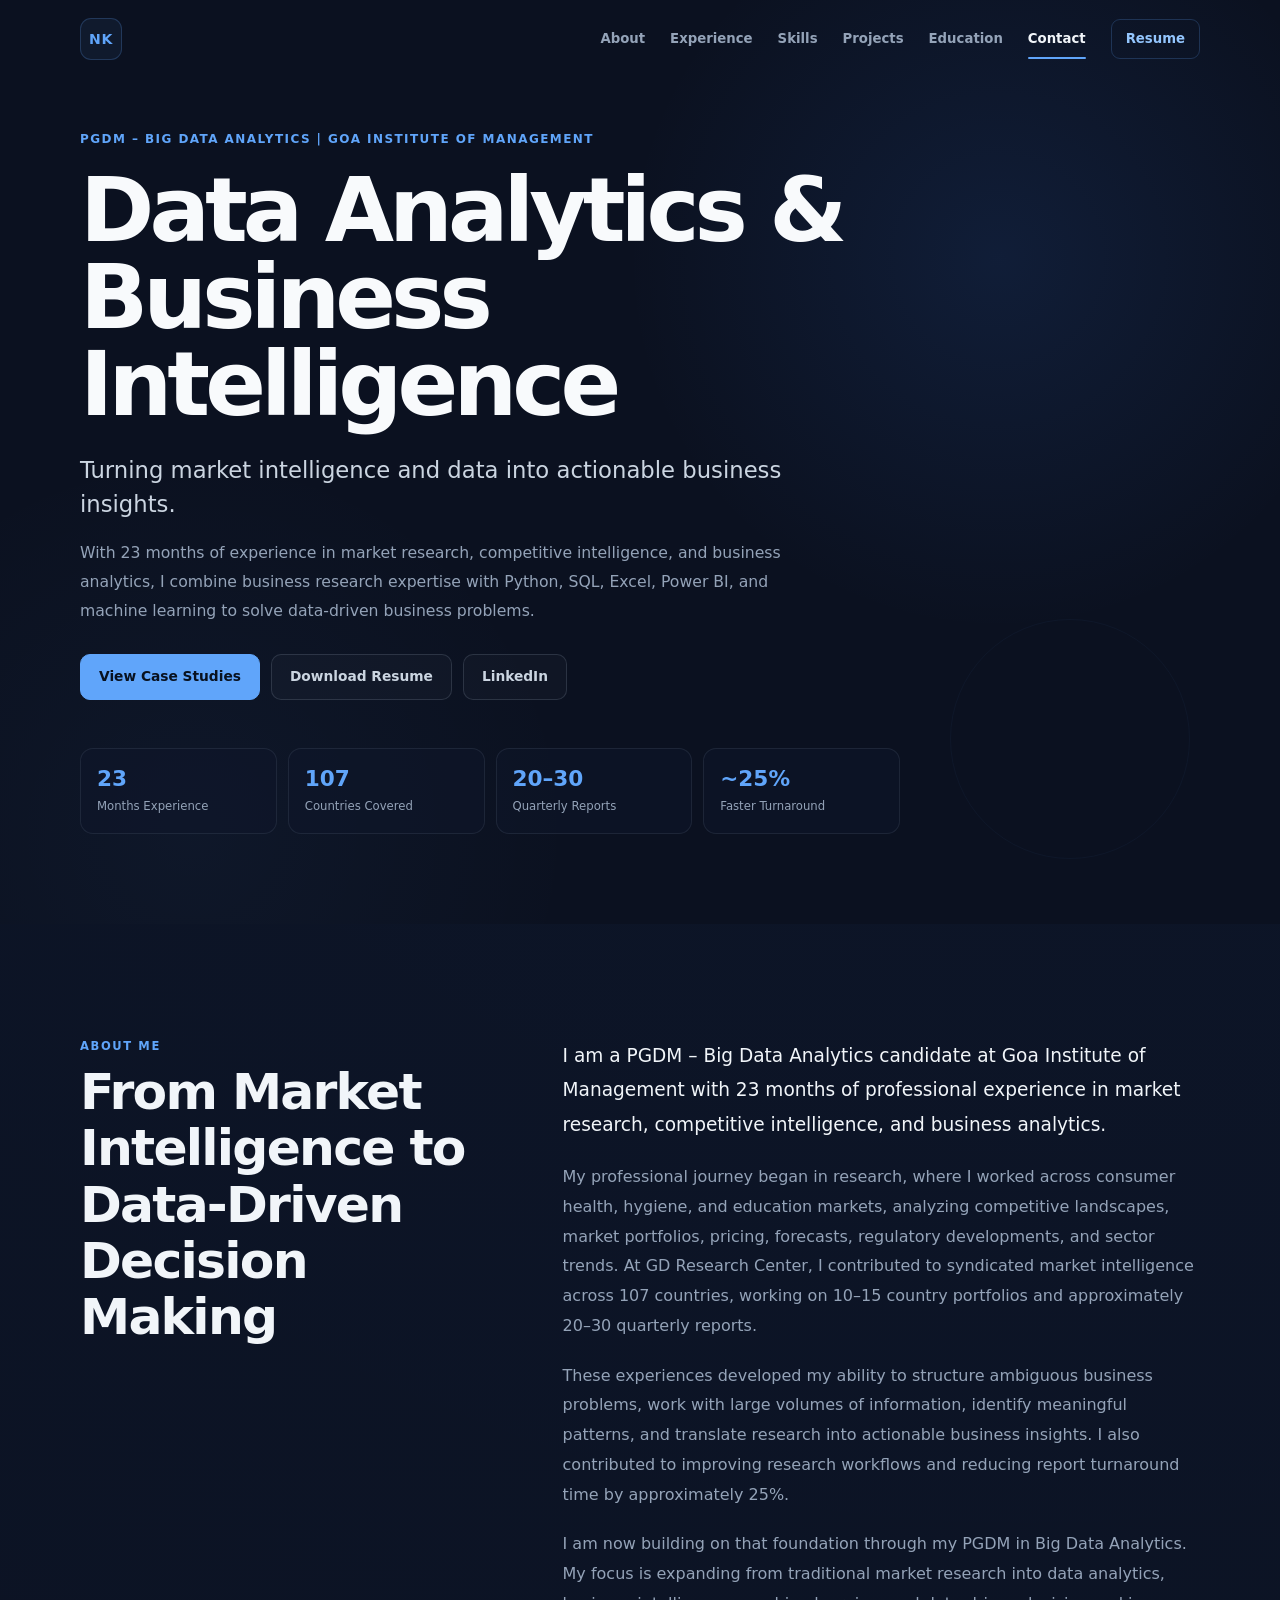
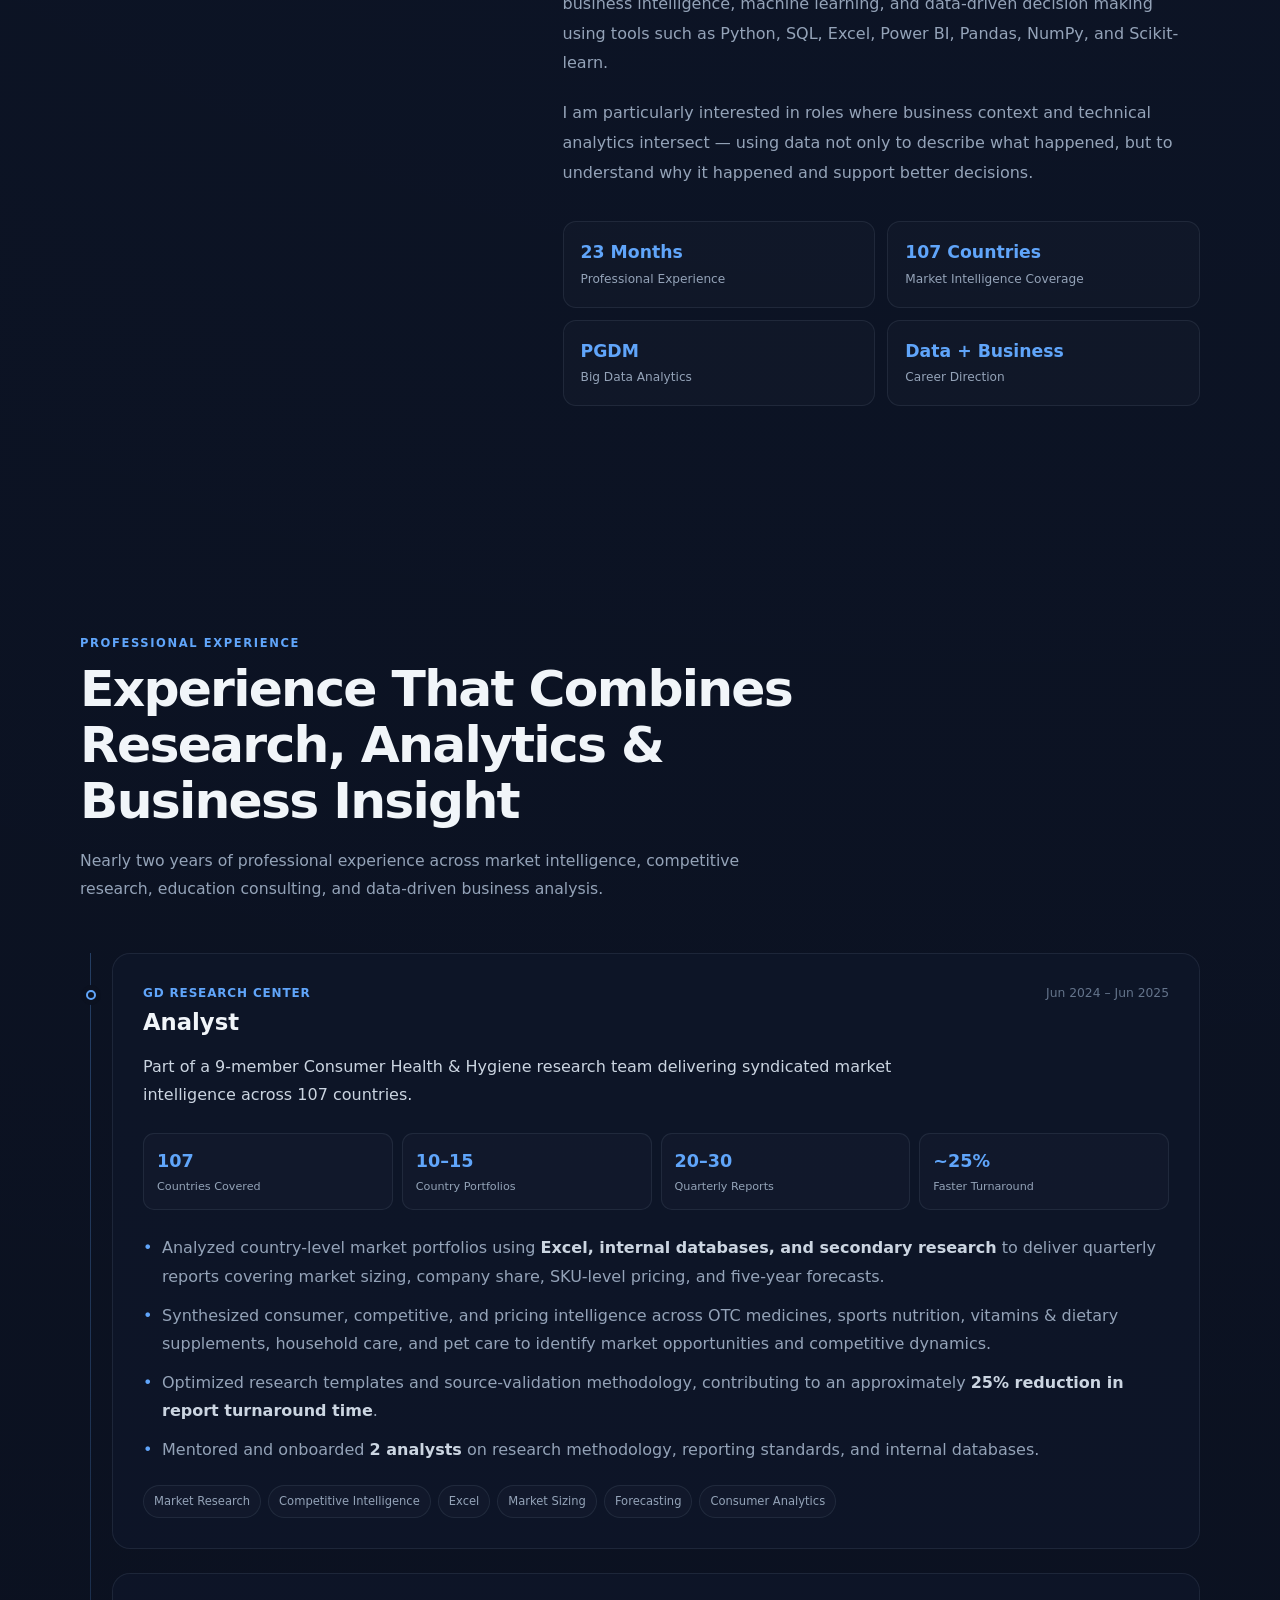
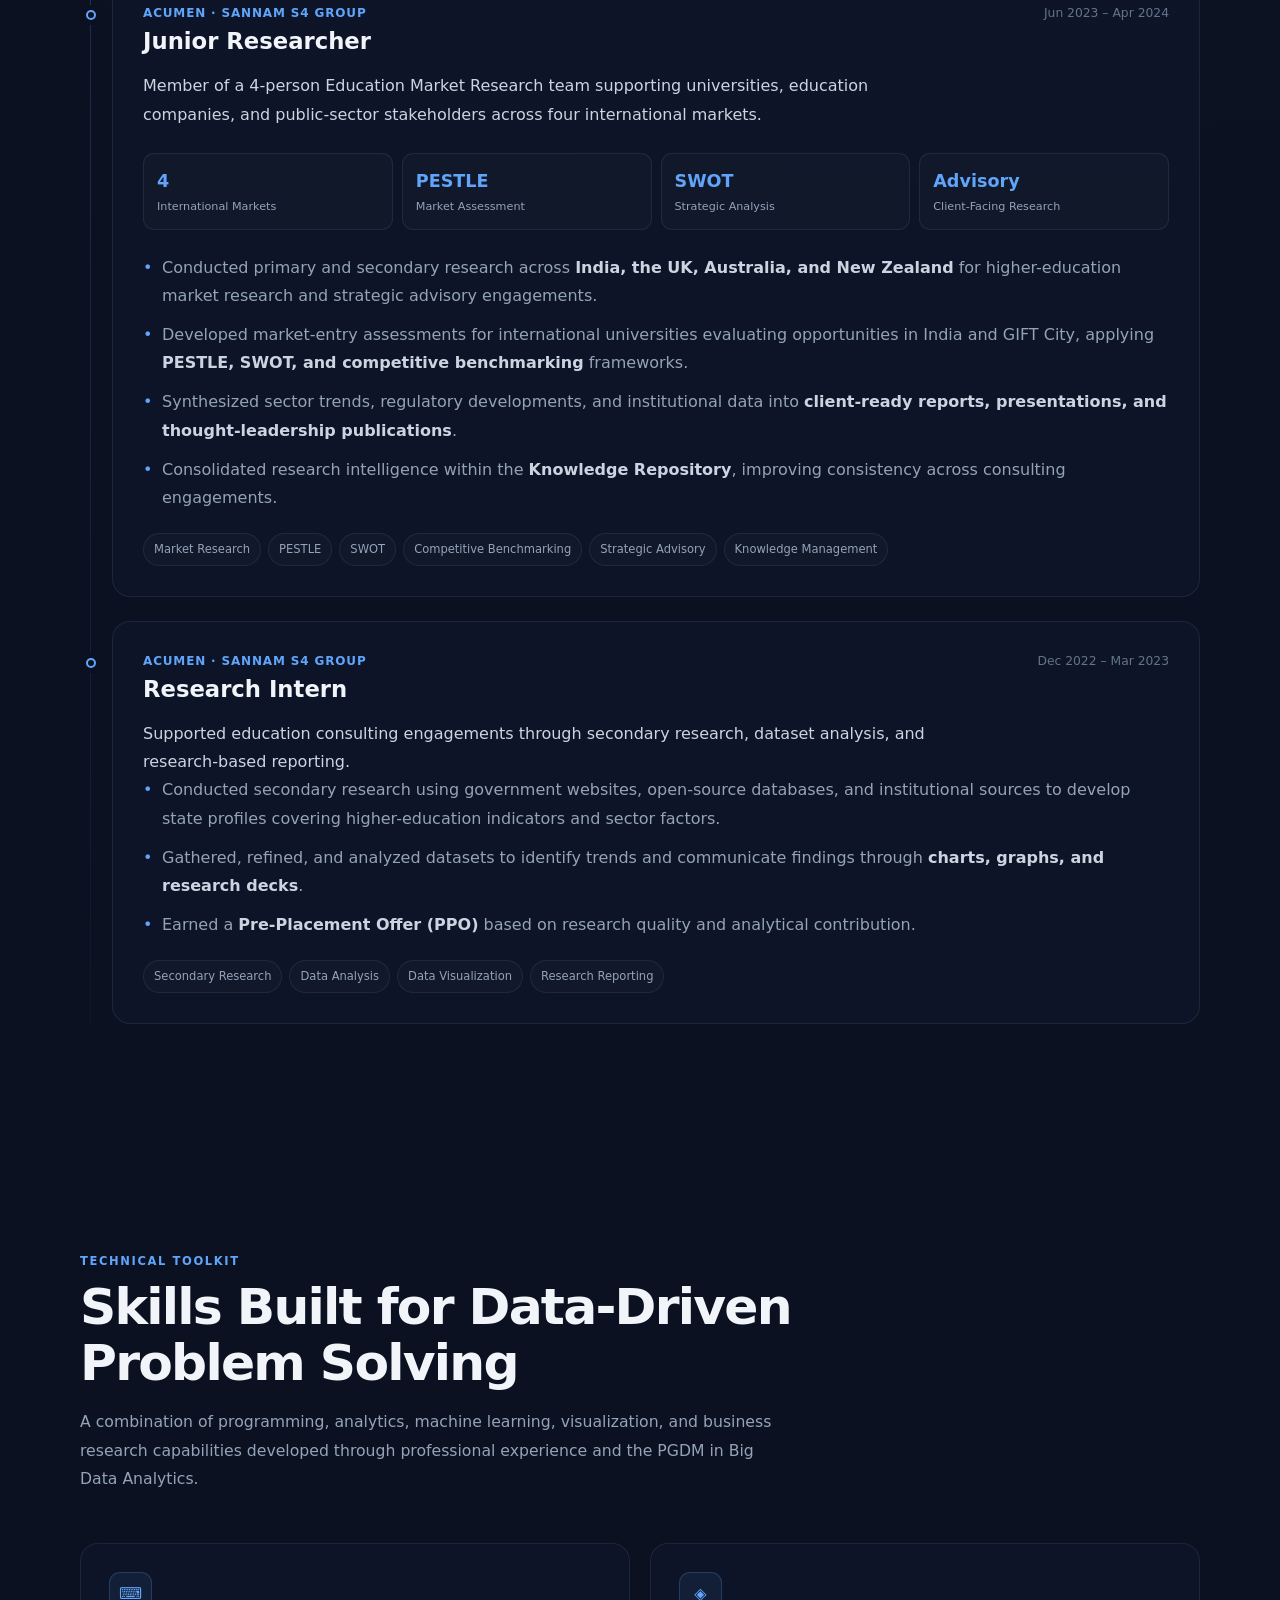
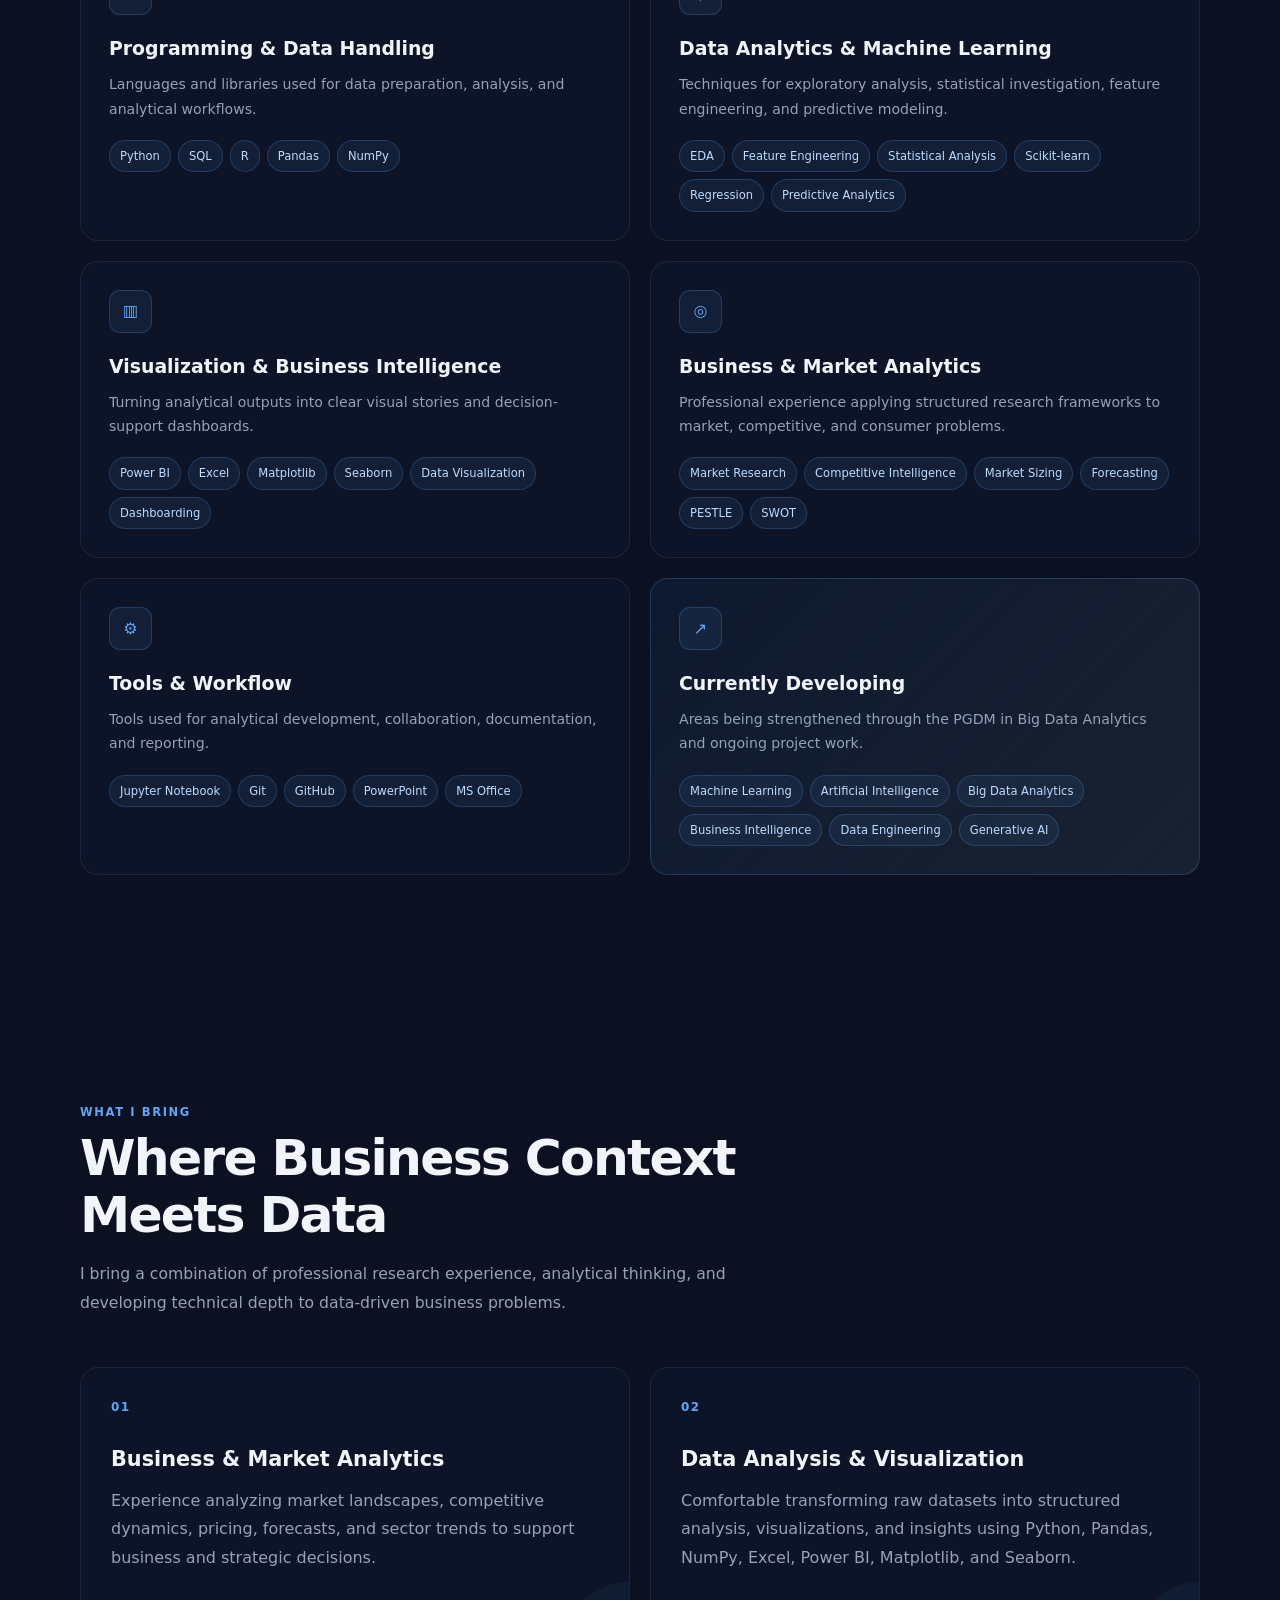
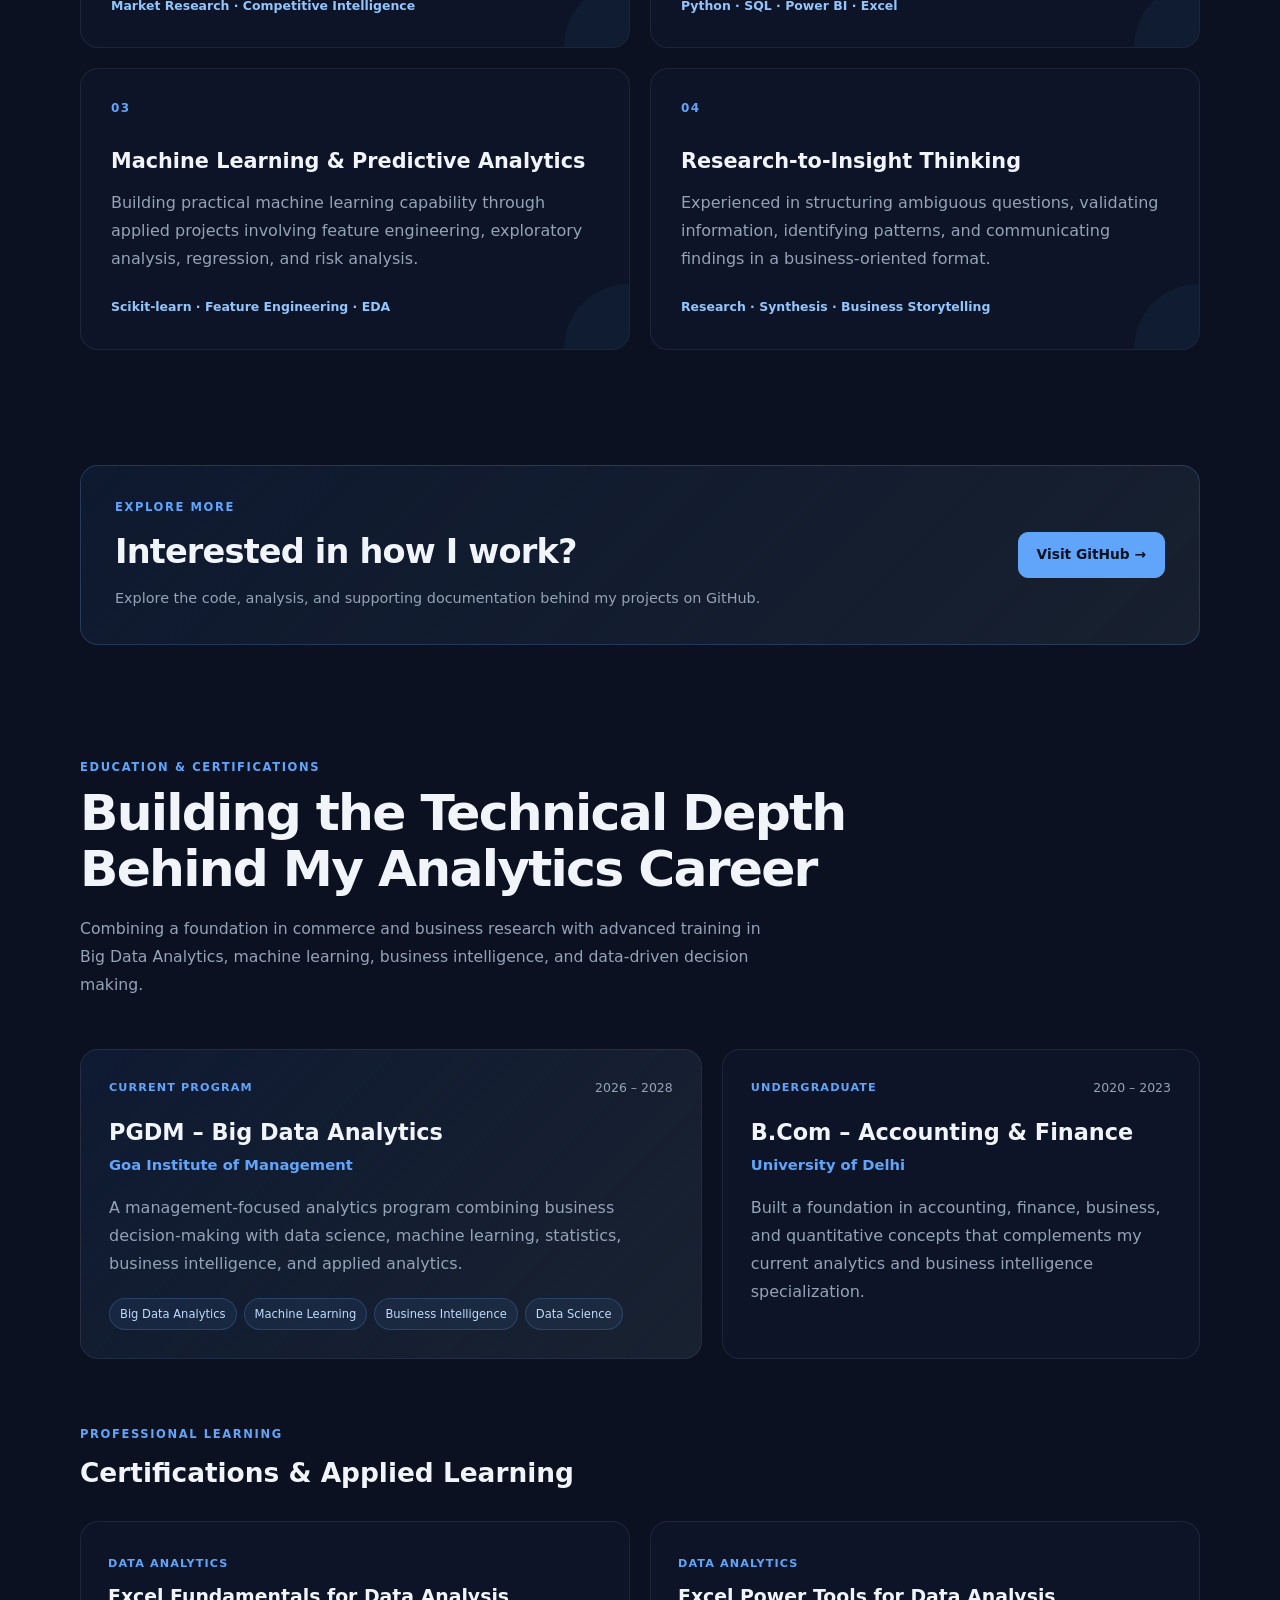
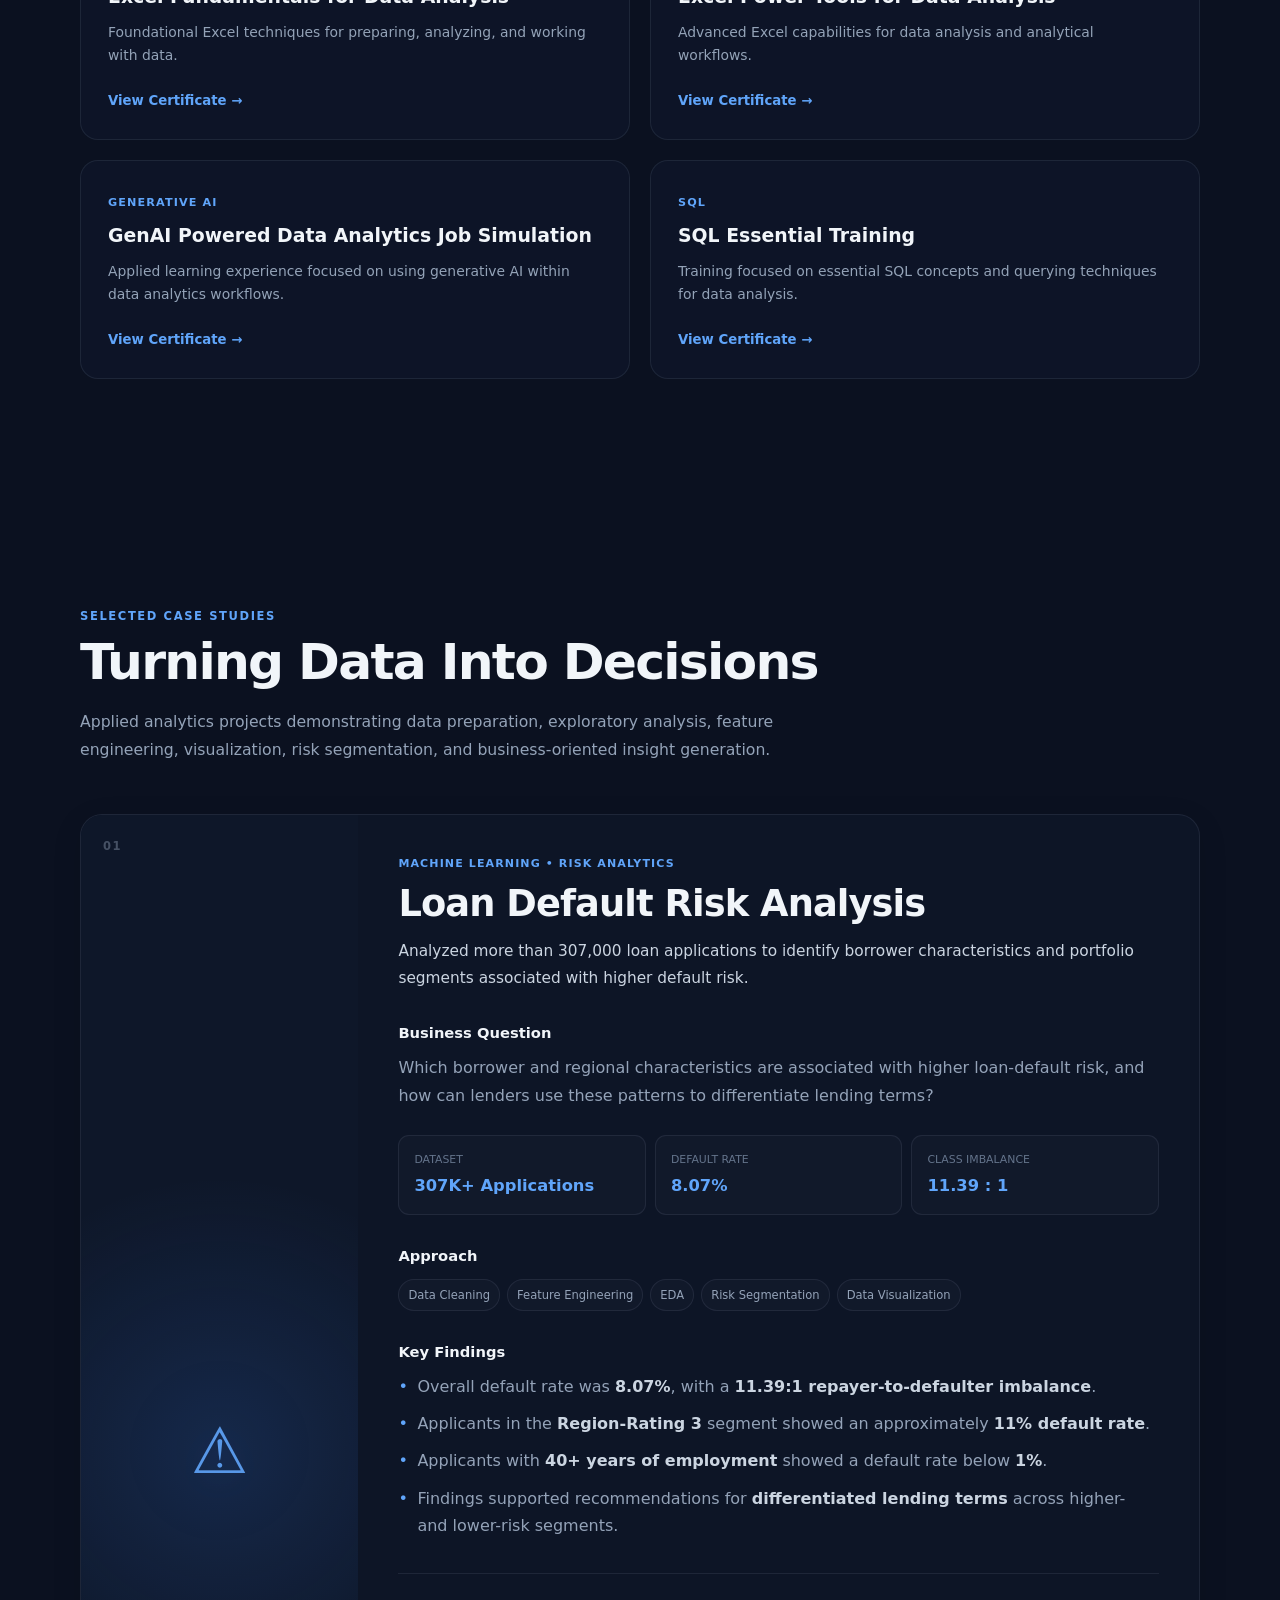
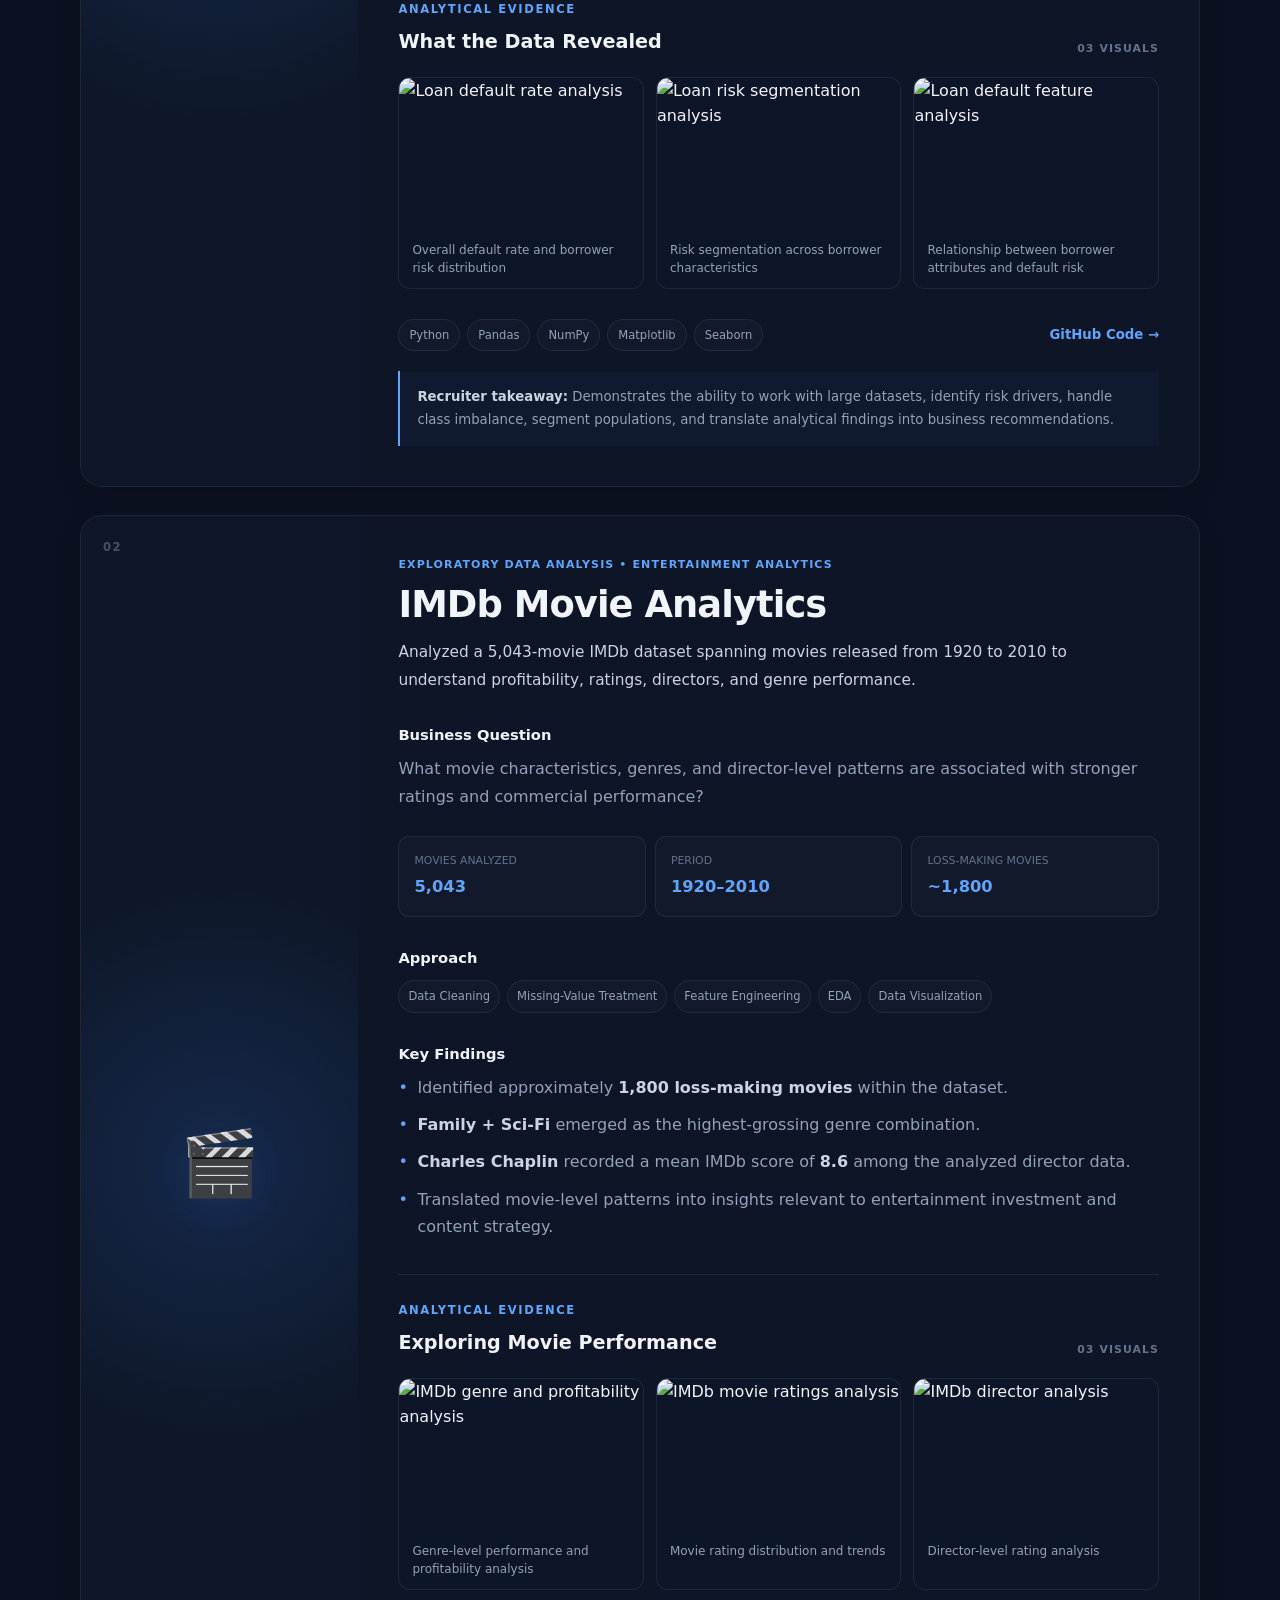
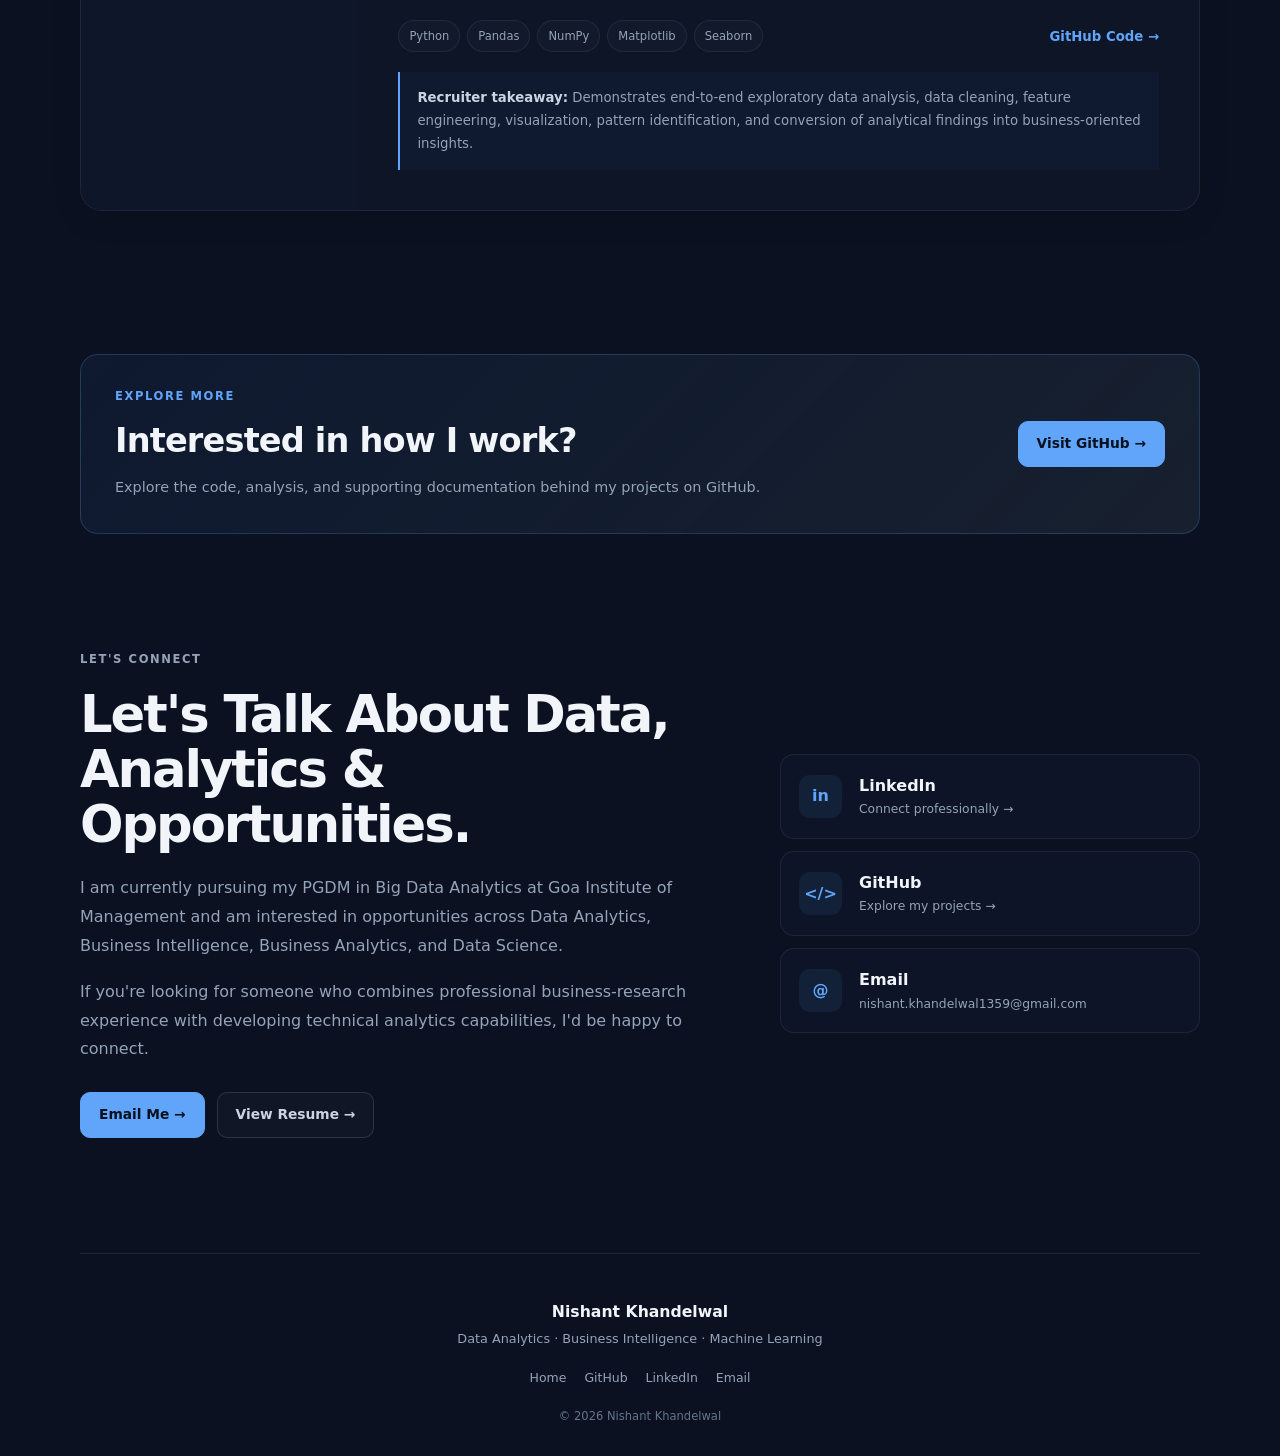
==== commit bd6de9b8: "Update index.html" ====
--- a/index.html
+++ b/index.html
@@ -119,7 +119,7 @@
 
             <a
                 class="nav-resume"
-                href="Nishant_Khandelwal_Data_Analytics_Resume.pdf"
+                href="B2026136_Nishantkhandelwal.pdf"
                 target="_blank"
                 rel="noopener noreferrer">
                 Resume
@@ -918,13 +918,13 @@
                 </span>
 
                 <span class="education-period">
-                    2019 – 2022
+                    2020 – 2023
                 </span>
 
             </div>
 
             <h3>
-                B.Com (Hons.) – Accounting &amp; Finance
+                B.Com – Accounting &amp; Finance
             </h3>
 
             <h4>
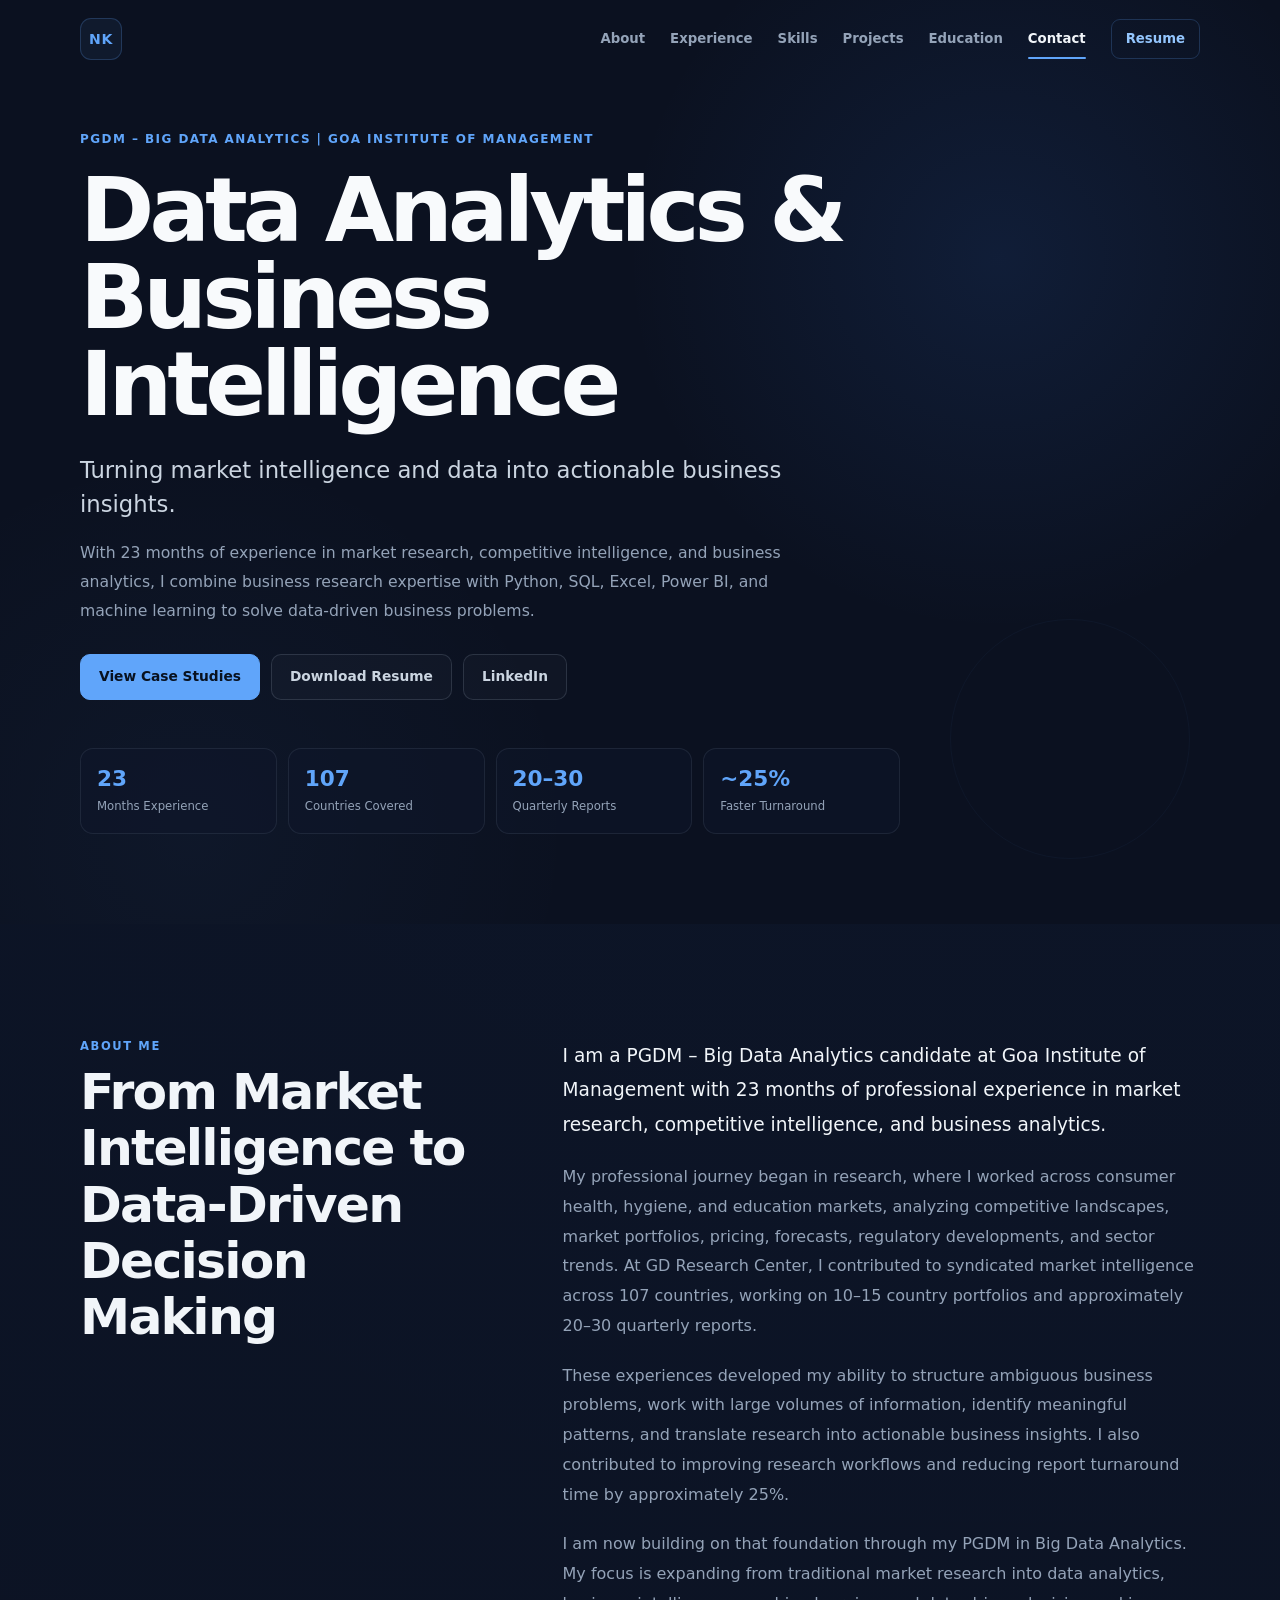
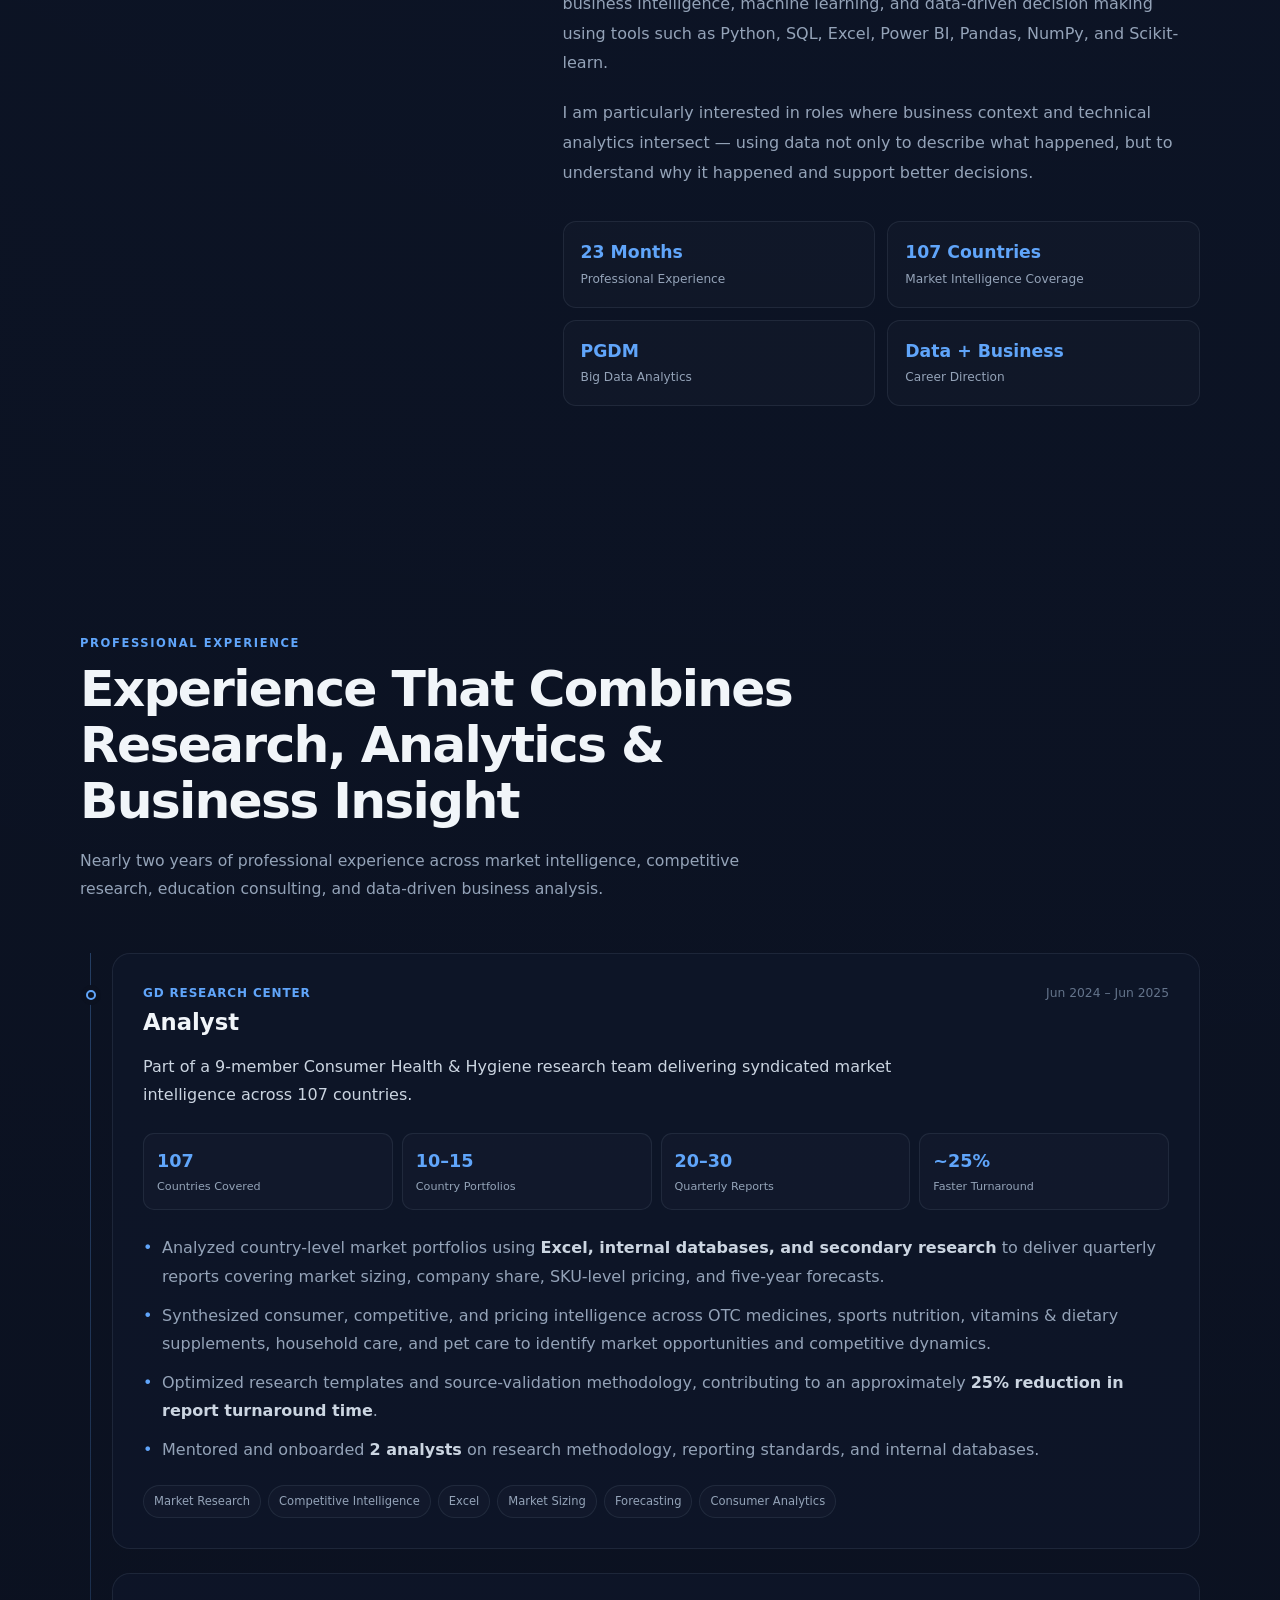
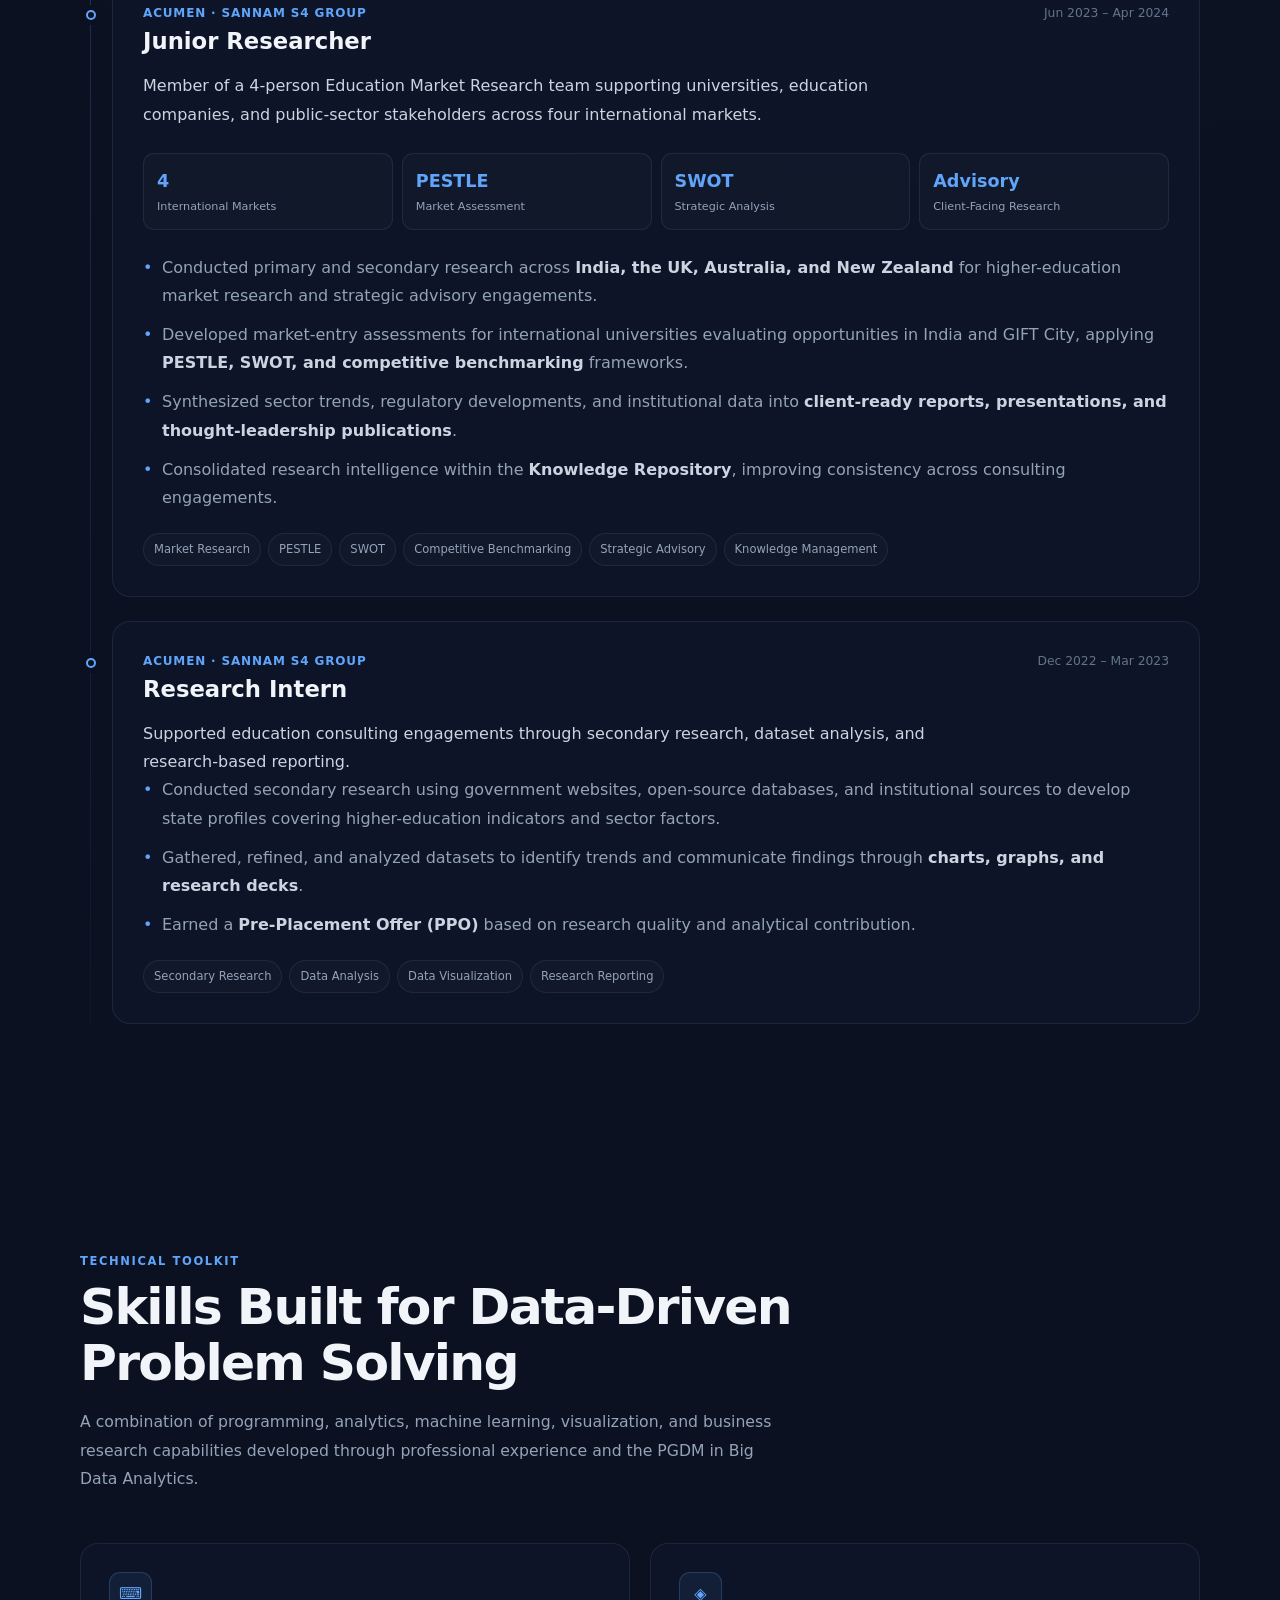
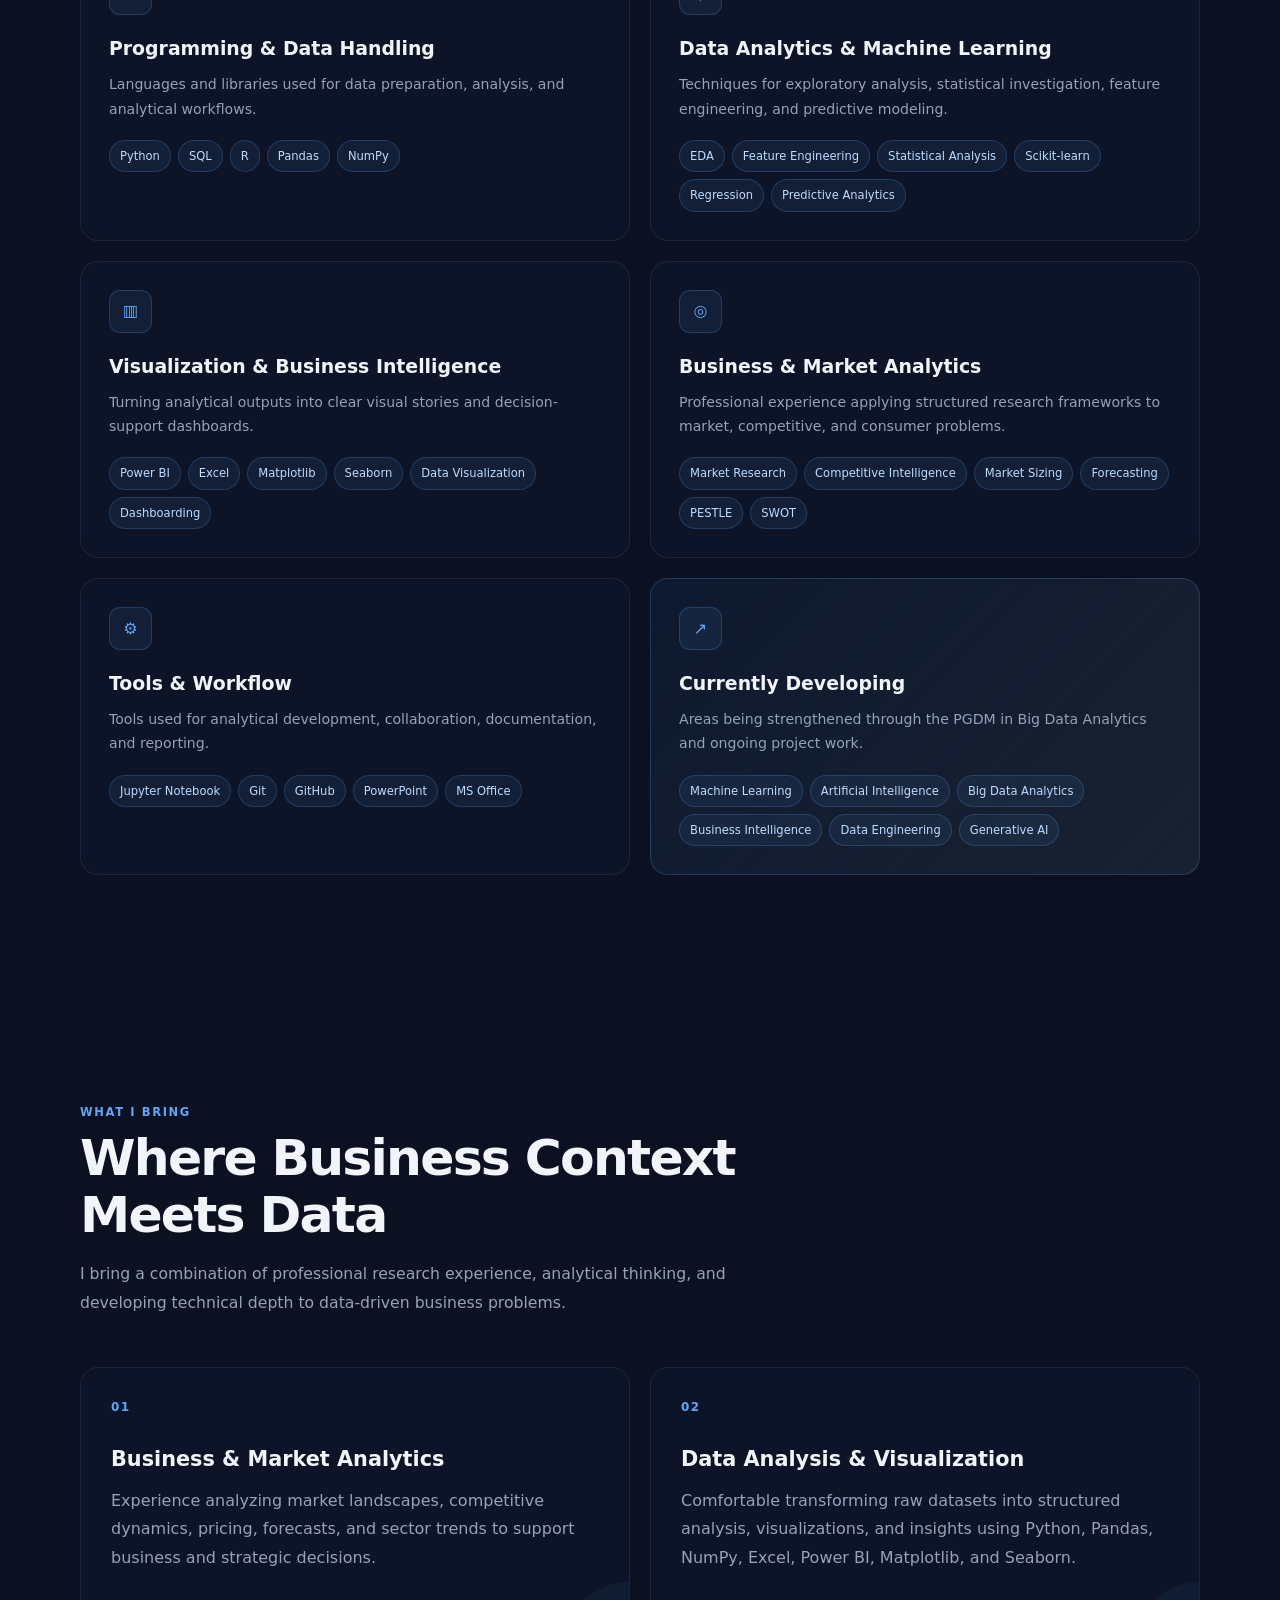
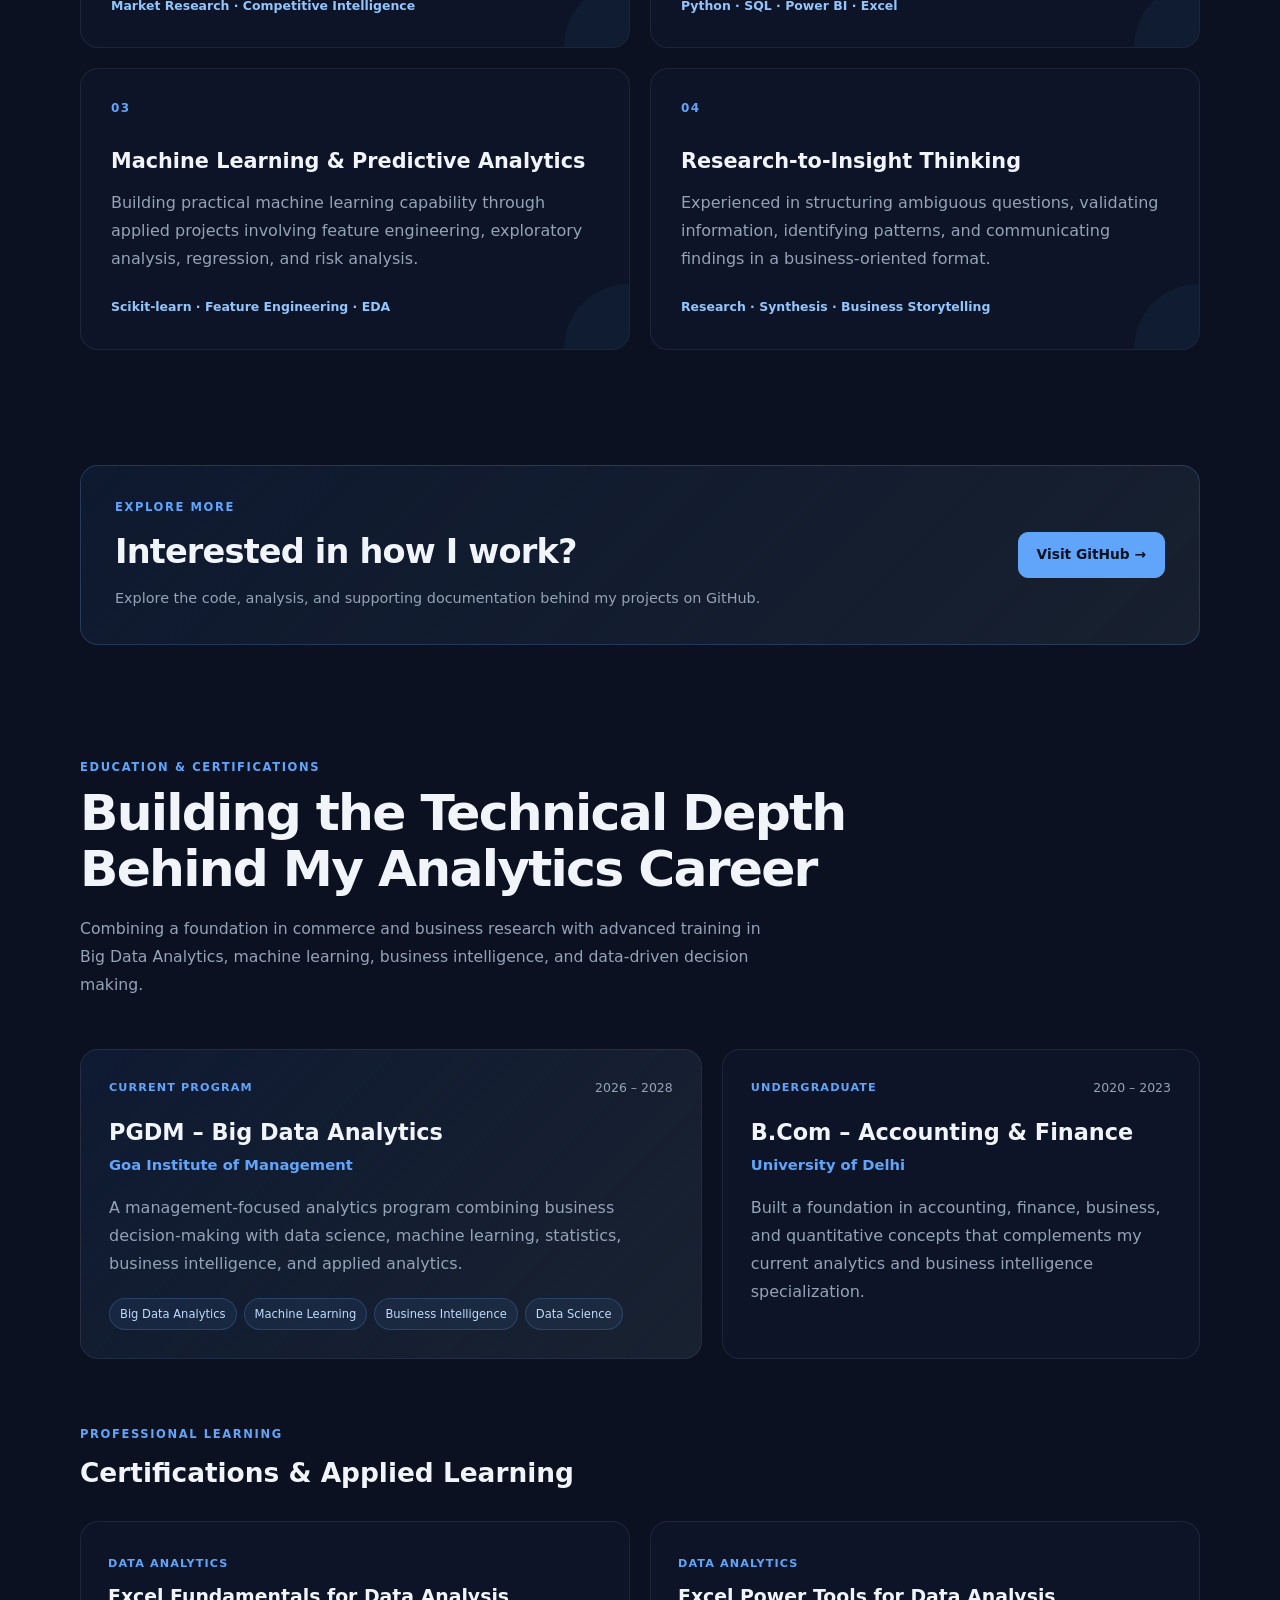
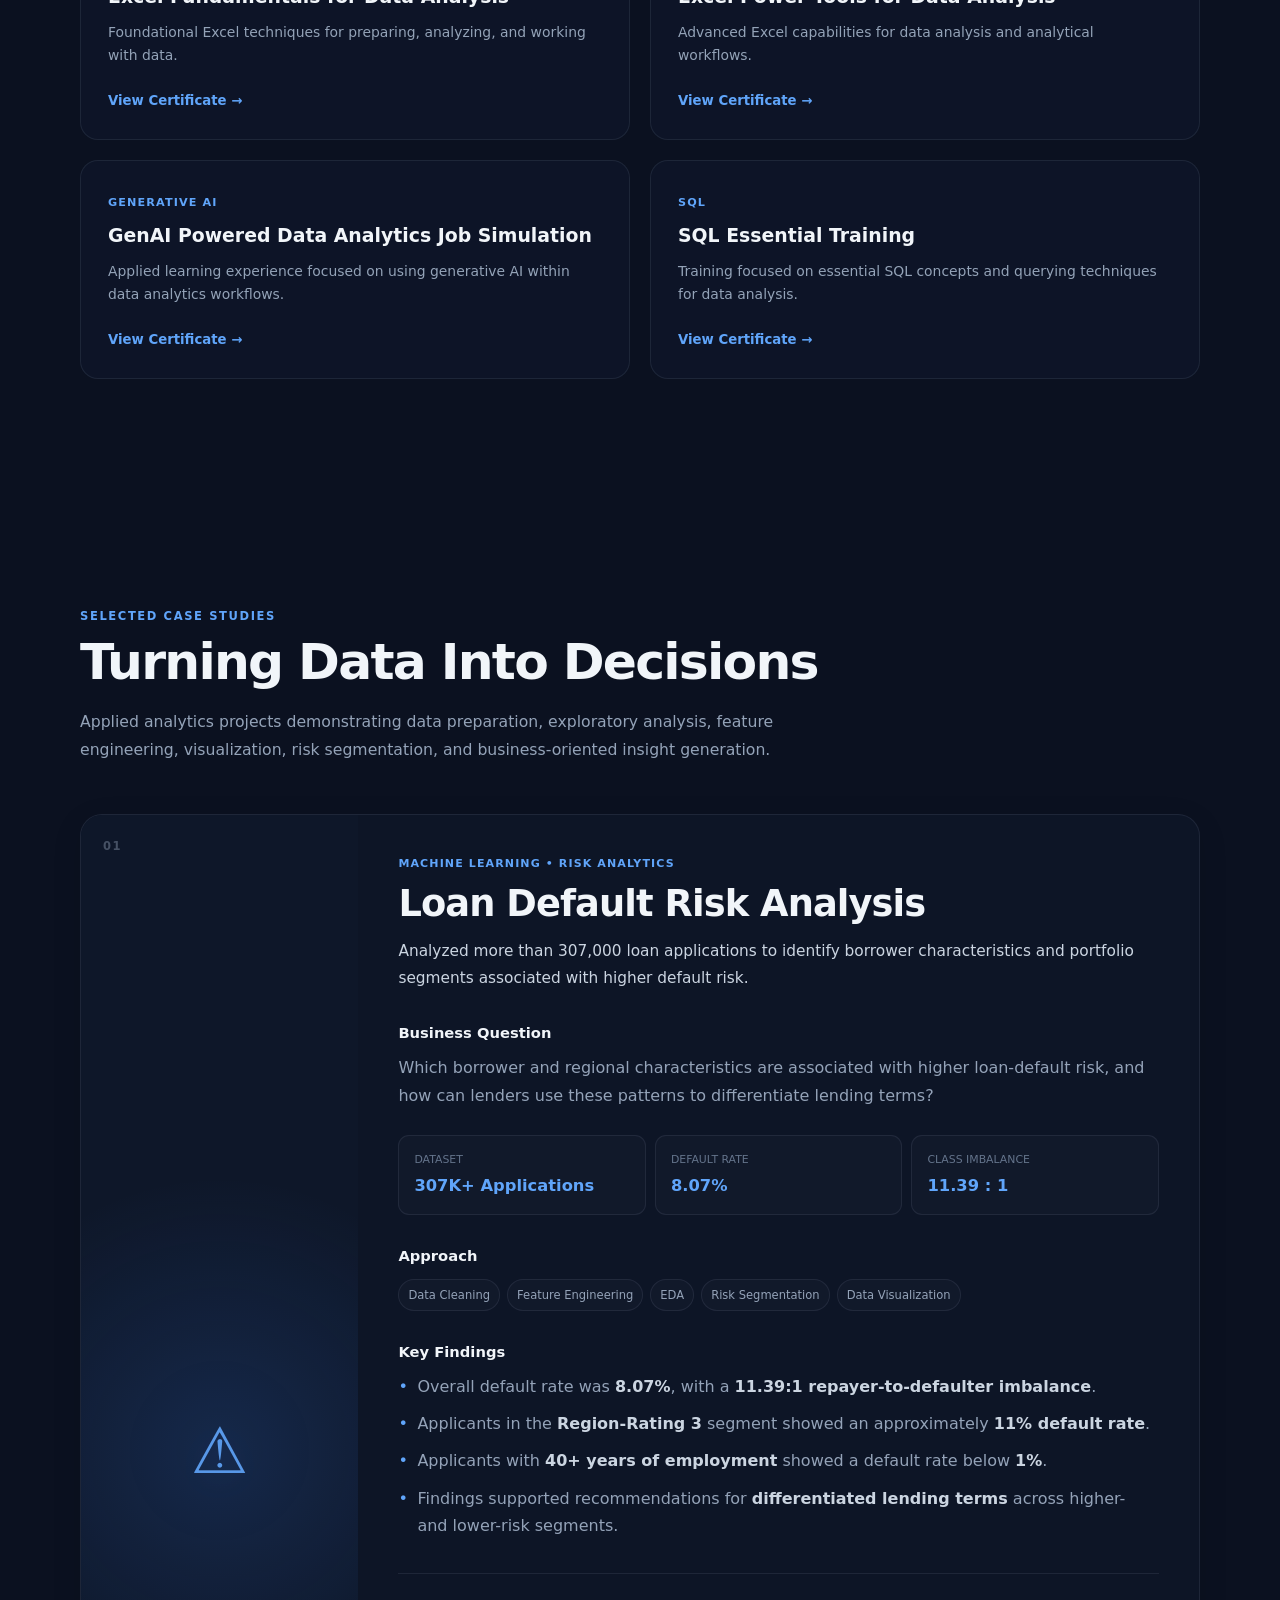
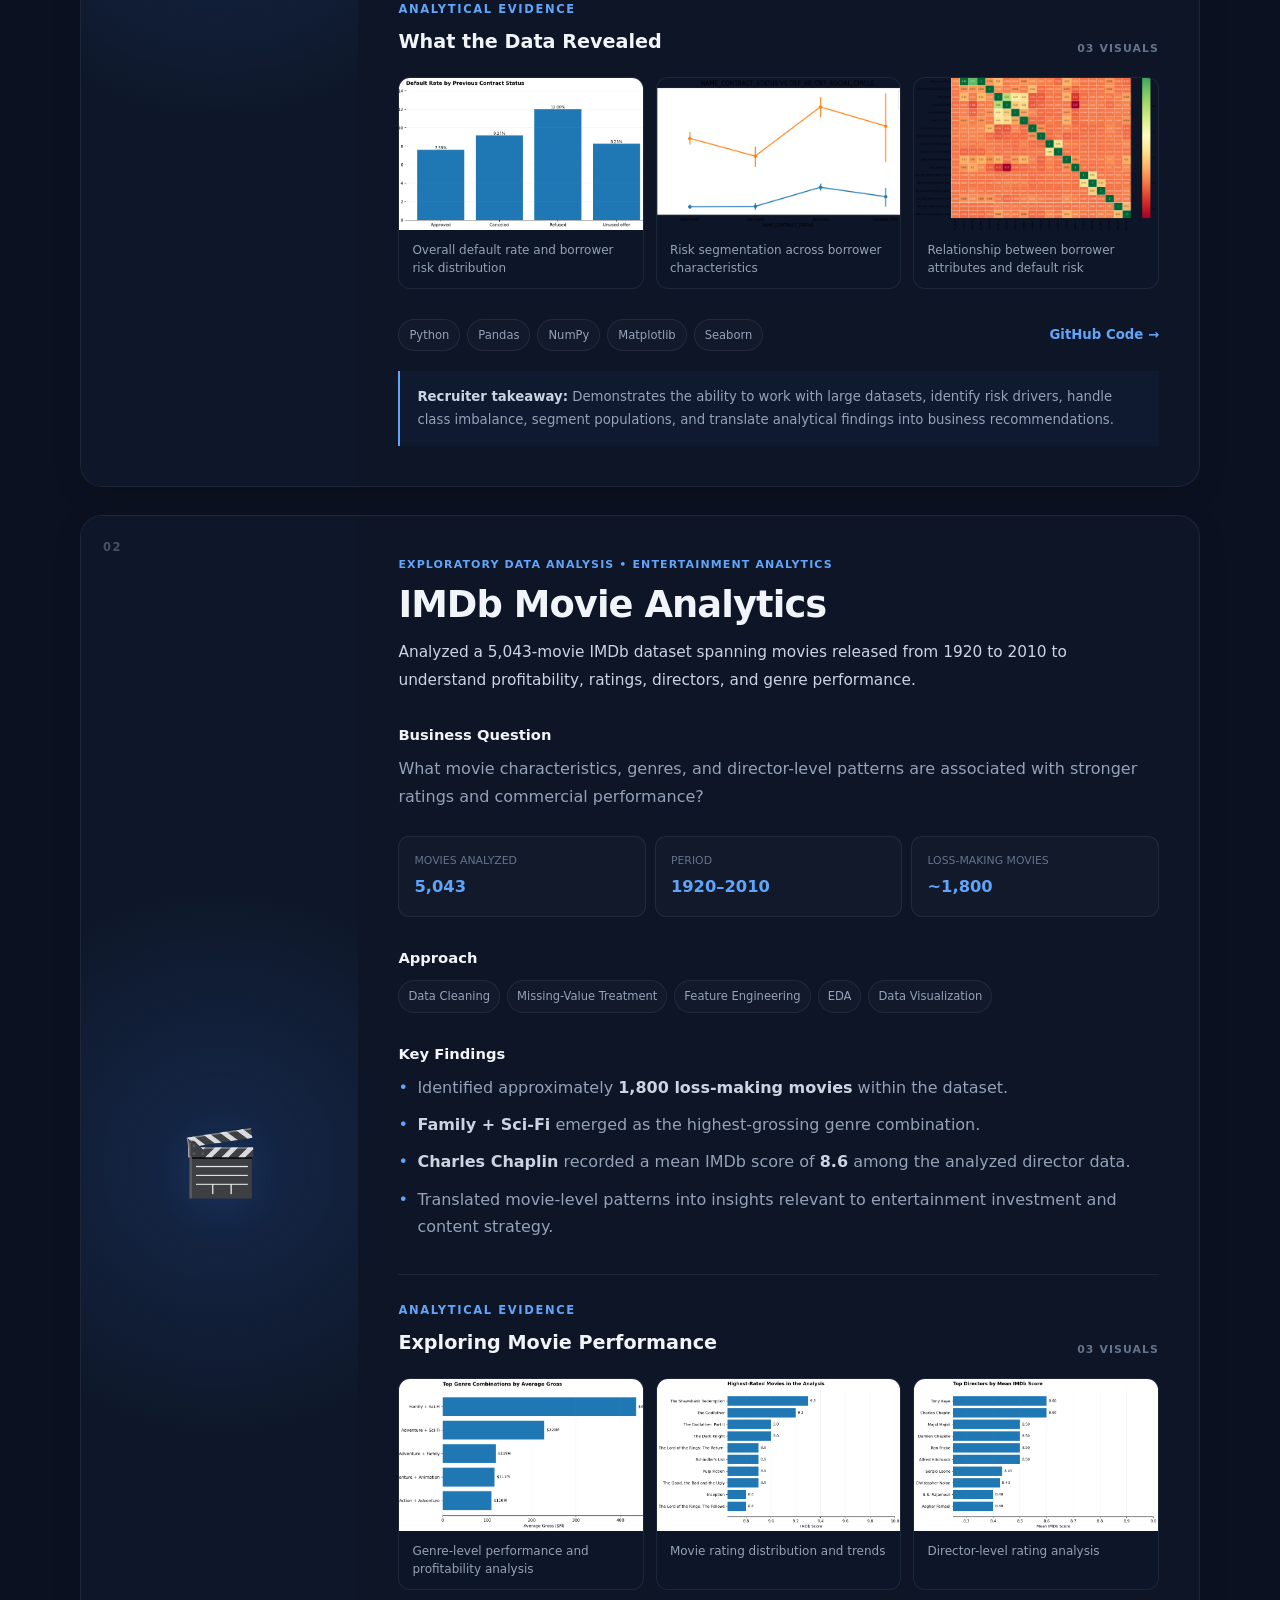
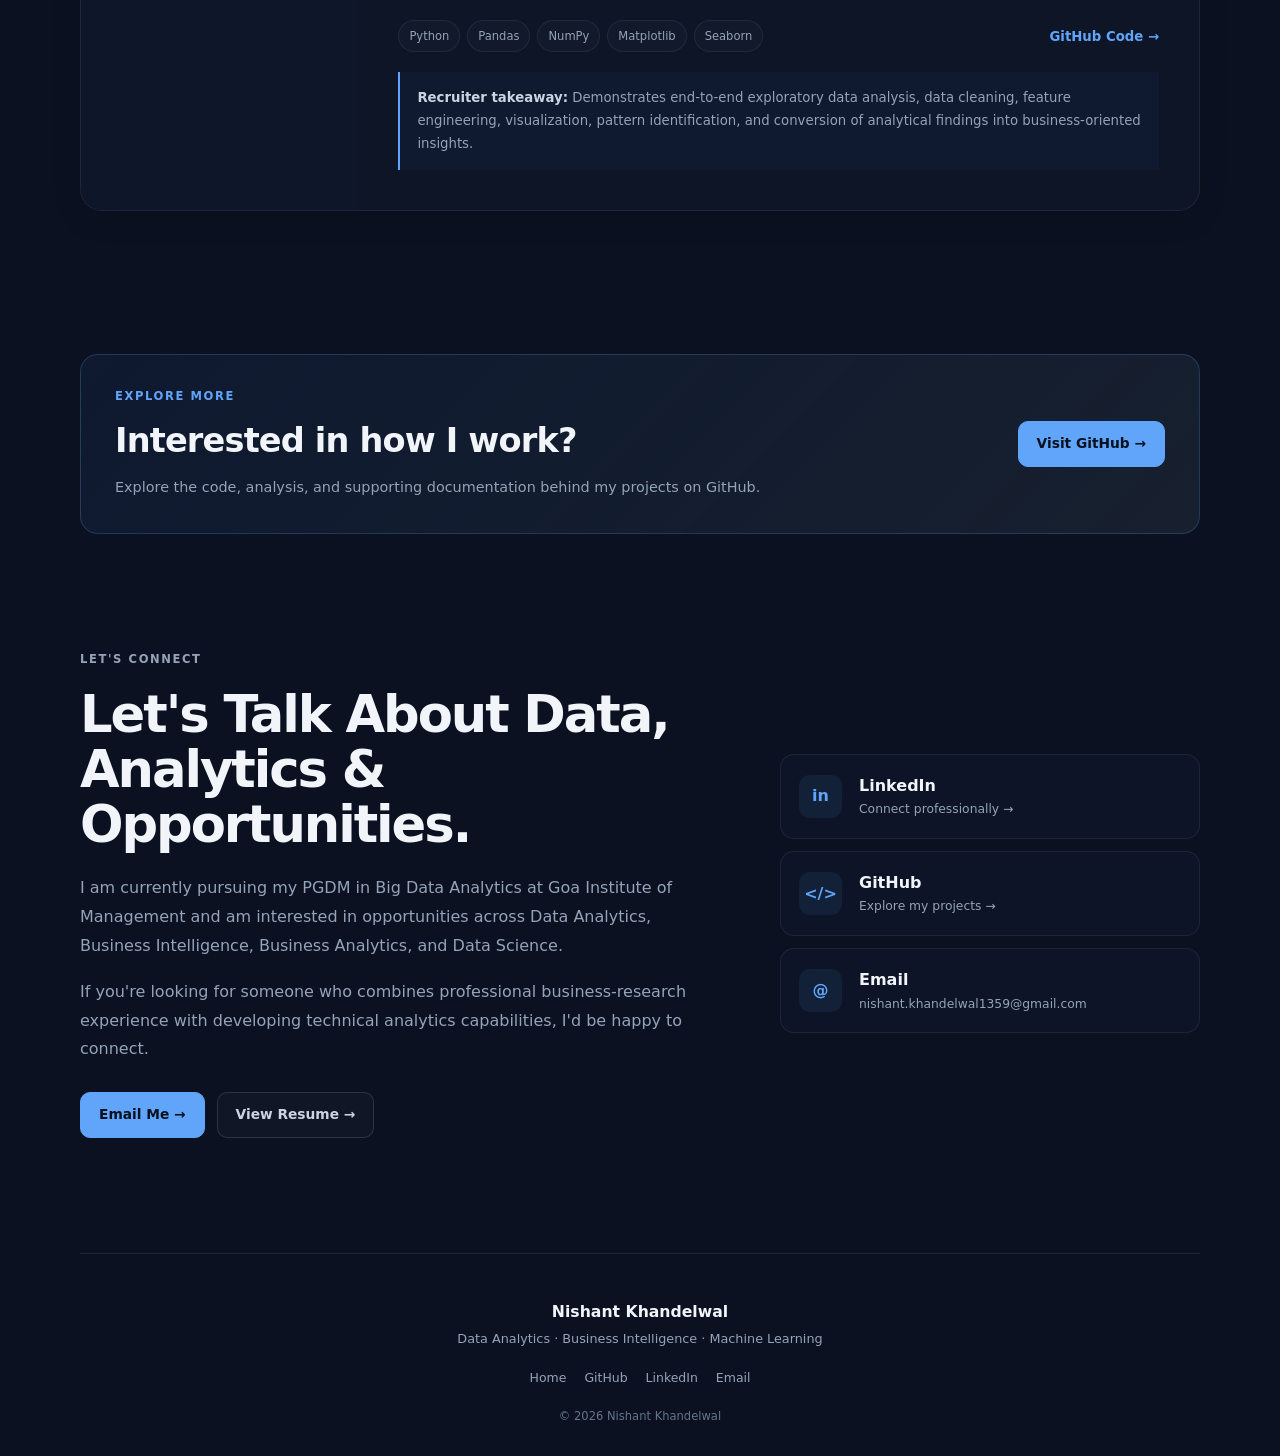
==== commit e4b7a39e: "Update index.html" ====
--- a/index.html
+++ b/index.html
@@ -160,7 +160,7 @@
 
             <a
                 class="btn secondary"
-                href="Nishant_Khandelwal_Data_Analytics_Resume.pdf"
+                href="B2026136_Nishantkhandelwal.pdf"
                 target="_blank"
                 rel="noopener noreferrer">
                 Download Resume
@@ -1274,7 +1274,7 @@
 
                 <a
                     class="case-link"
-                    href="https://github.com/Nishant-1359/STIGE-Data-Analytics-Project"
+                    href="https://github.com/Nishant-1359/Loan-Default-Risk-Analysis.git"
                     target="_blank"
                     rel="noopener noreferrer">
                     GitHub Code →
@@ -1486,7 +1486,7 @@
 
                 <a
                     class="case-link"
-                    href="https://github.com/Nishant-1359/STIGE-Data-Analytics-Project"
+                    href="https://github.com/Nishant-1359/IMDb-Movie-Analytics.git"
                     target="_blank"
                     rel="noopener noreferrer">
                     GitHub Code →
@@ -1577,7 +1577,7 @@
 
                 <a
                     class="btn secondary"
-                    href="Nishant_Khandelwal_Data_Analytics_Resume.pdf"
+                    href="B2026136_Nishantkhandelwal.pdf"
                     target="_blank"
                     rel="noopener noreferrer">
                     View Resume →
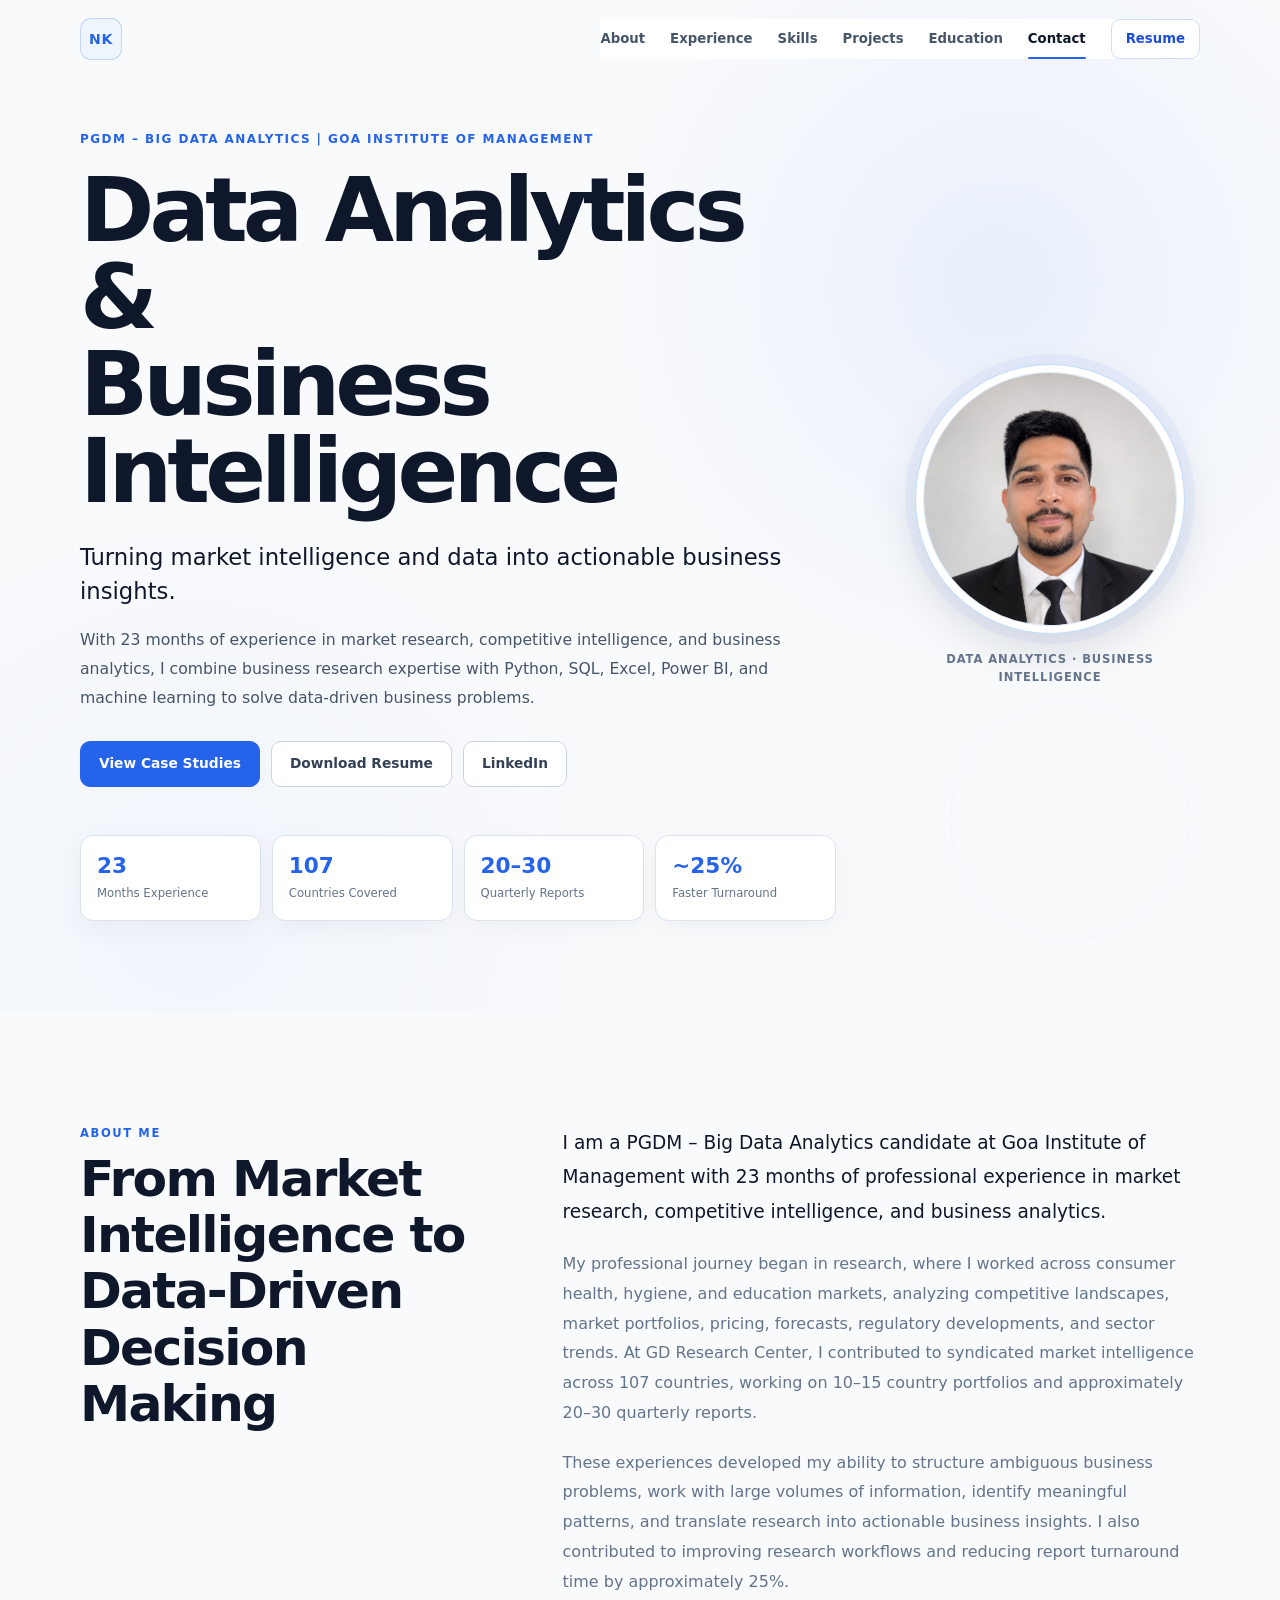
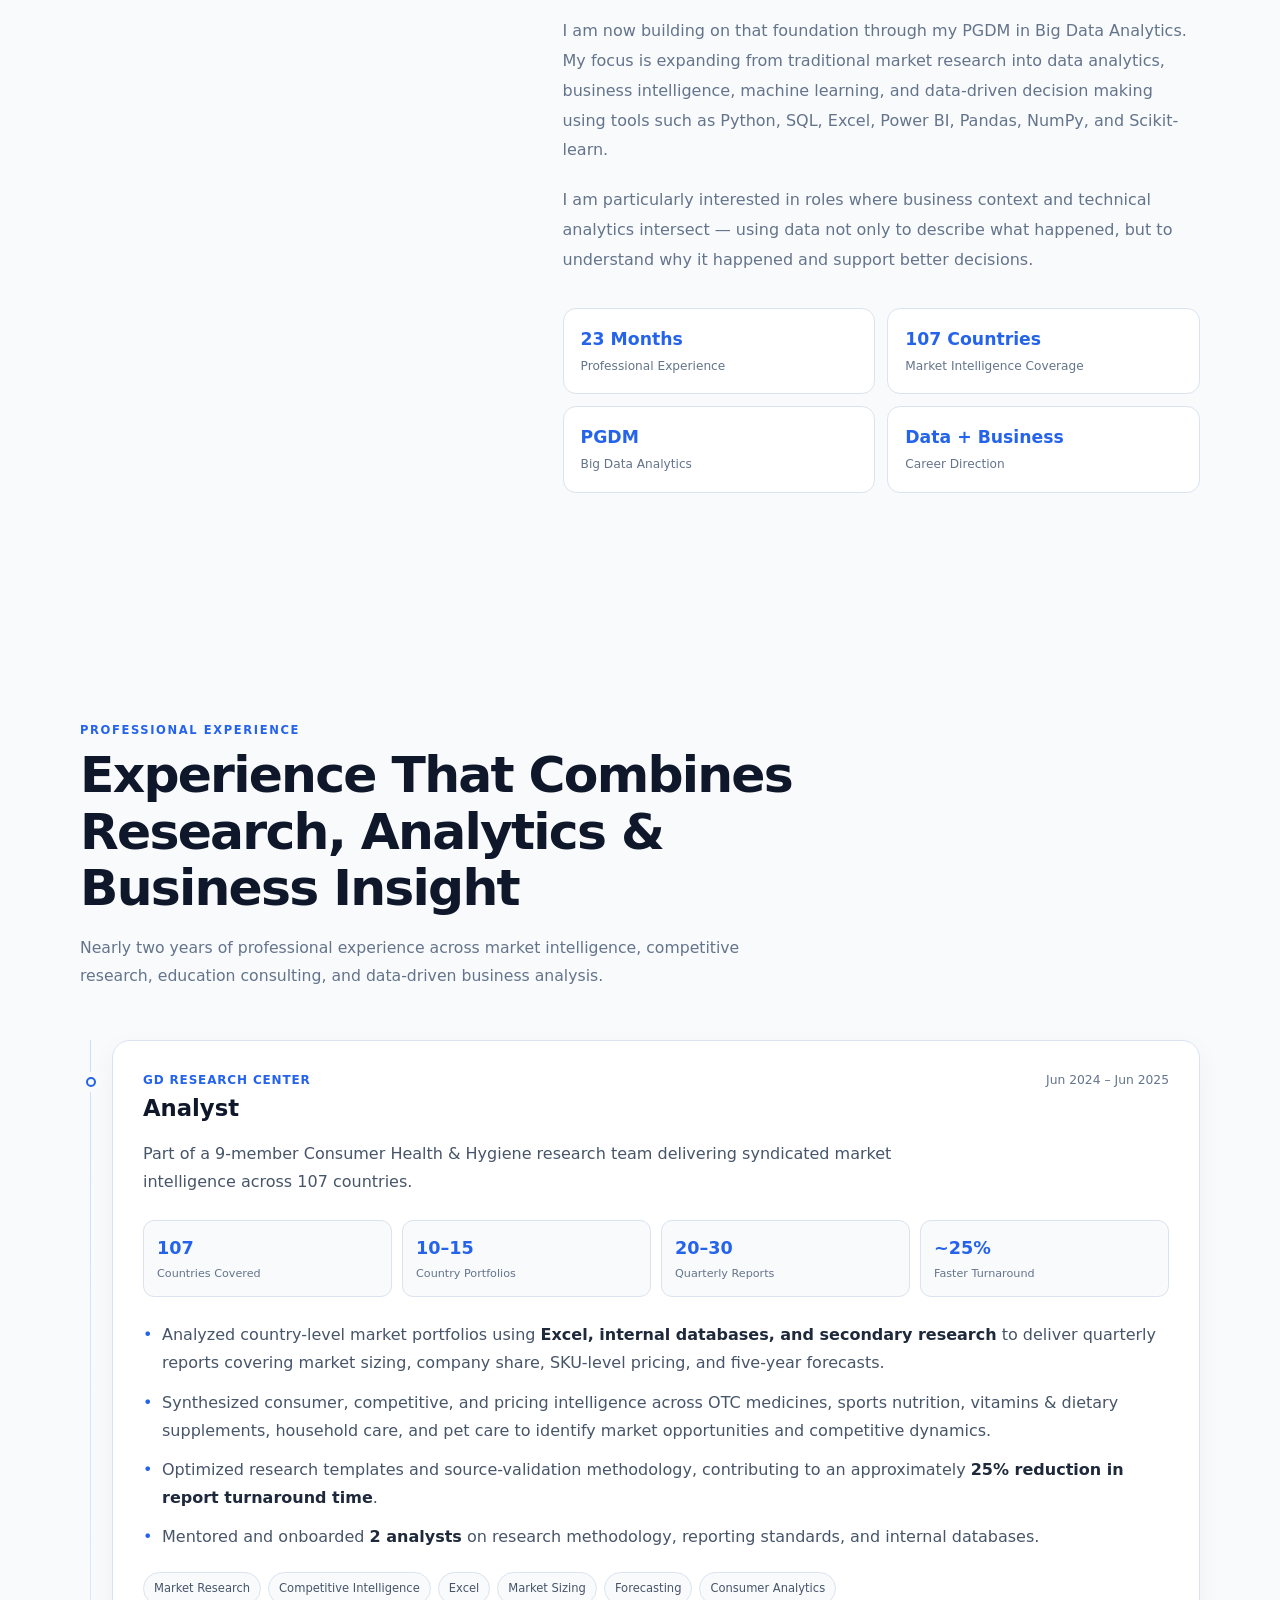
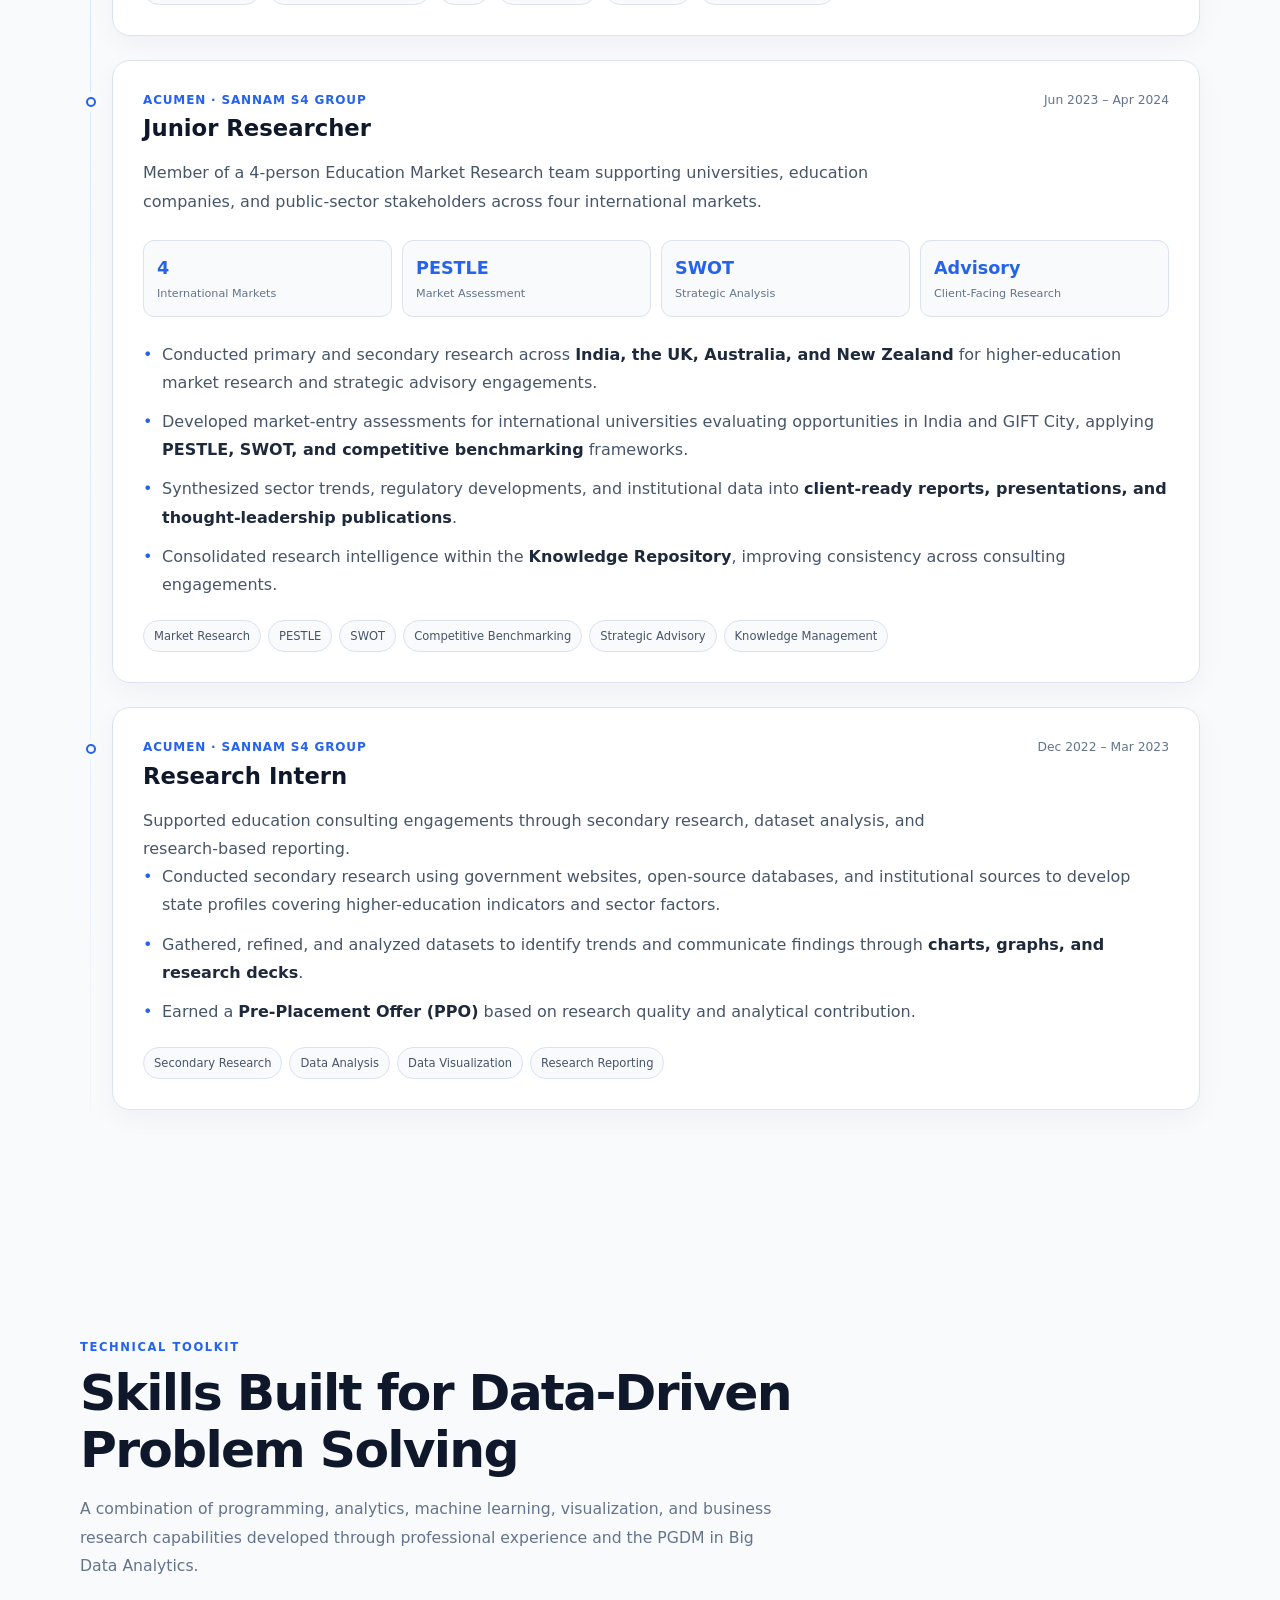
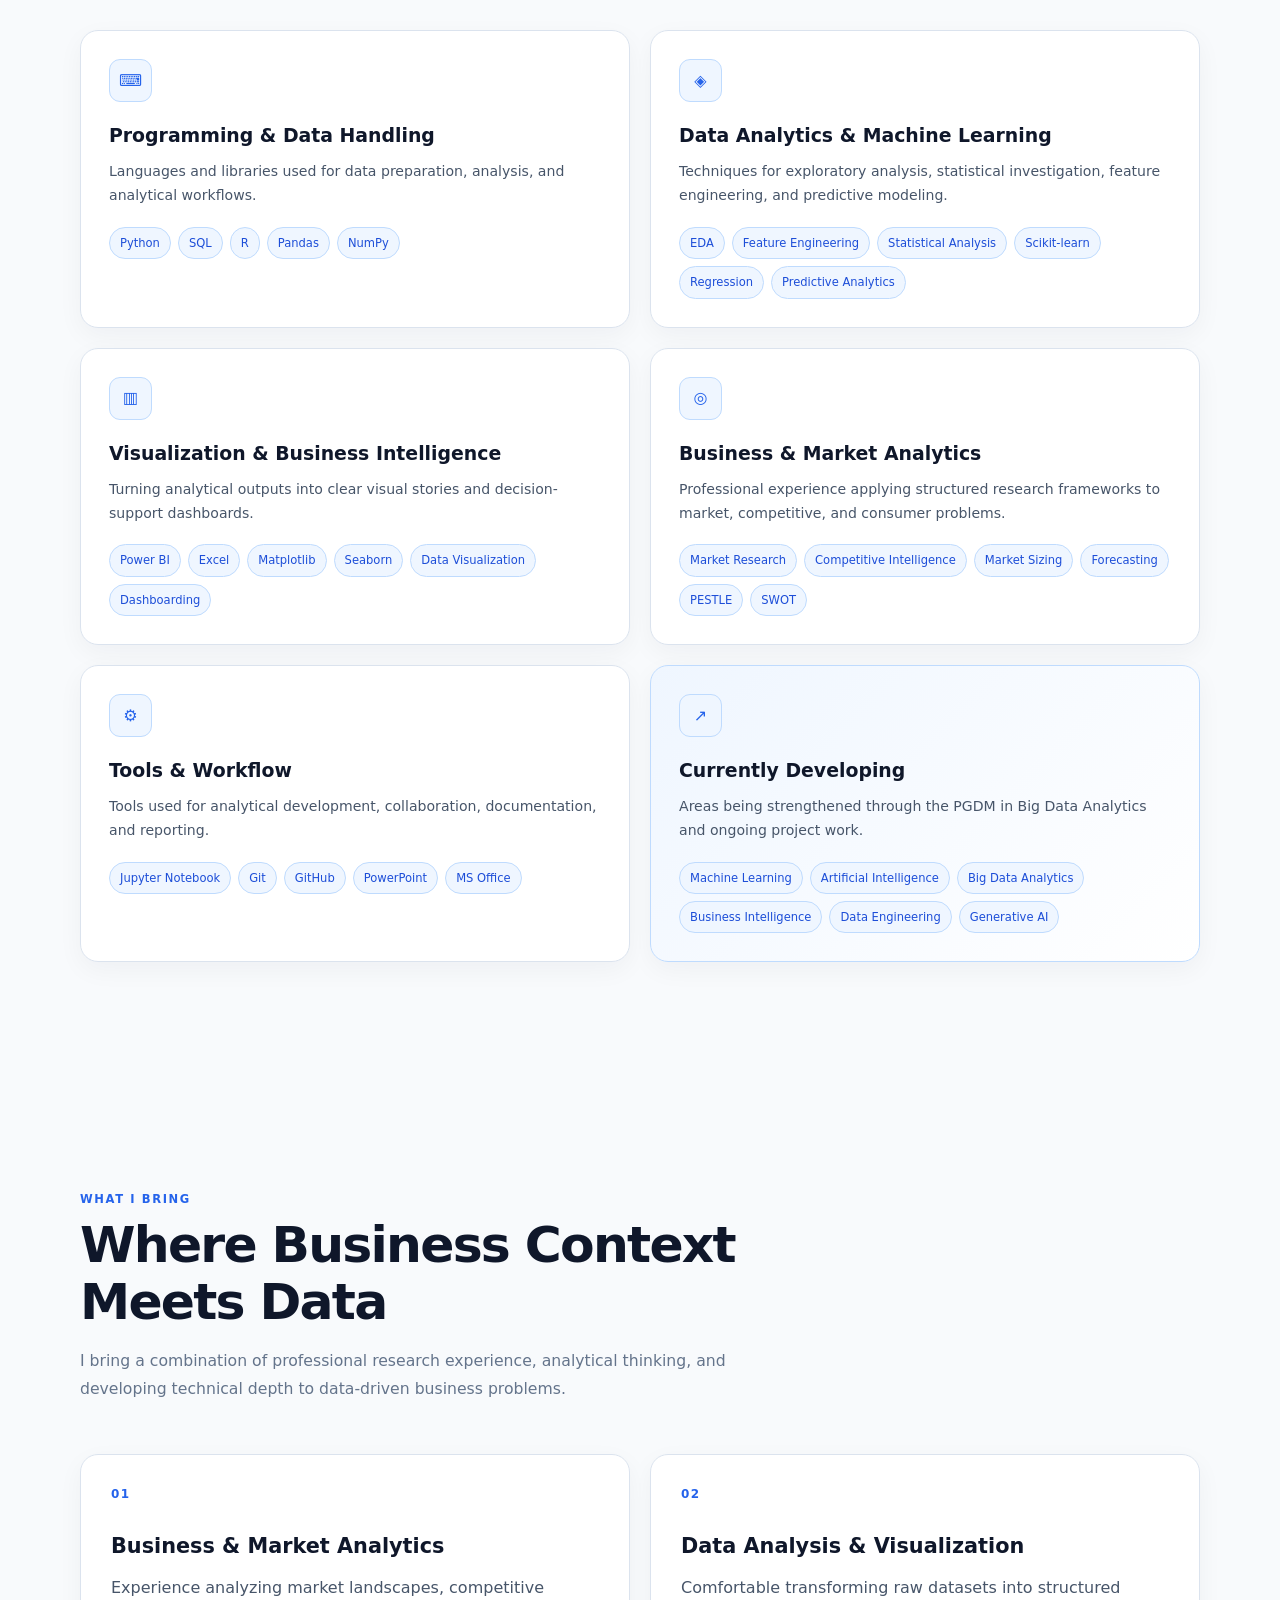
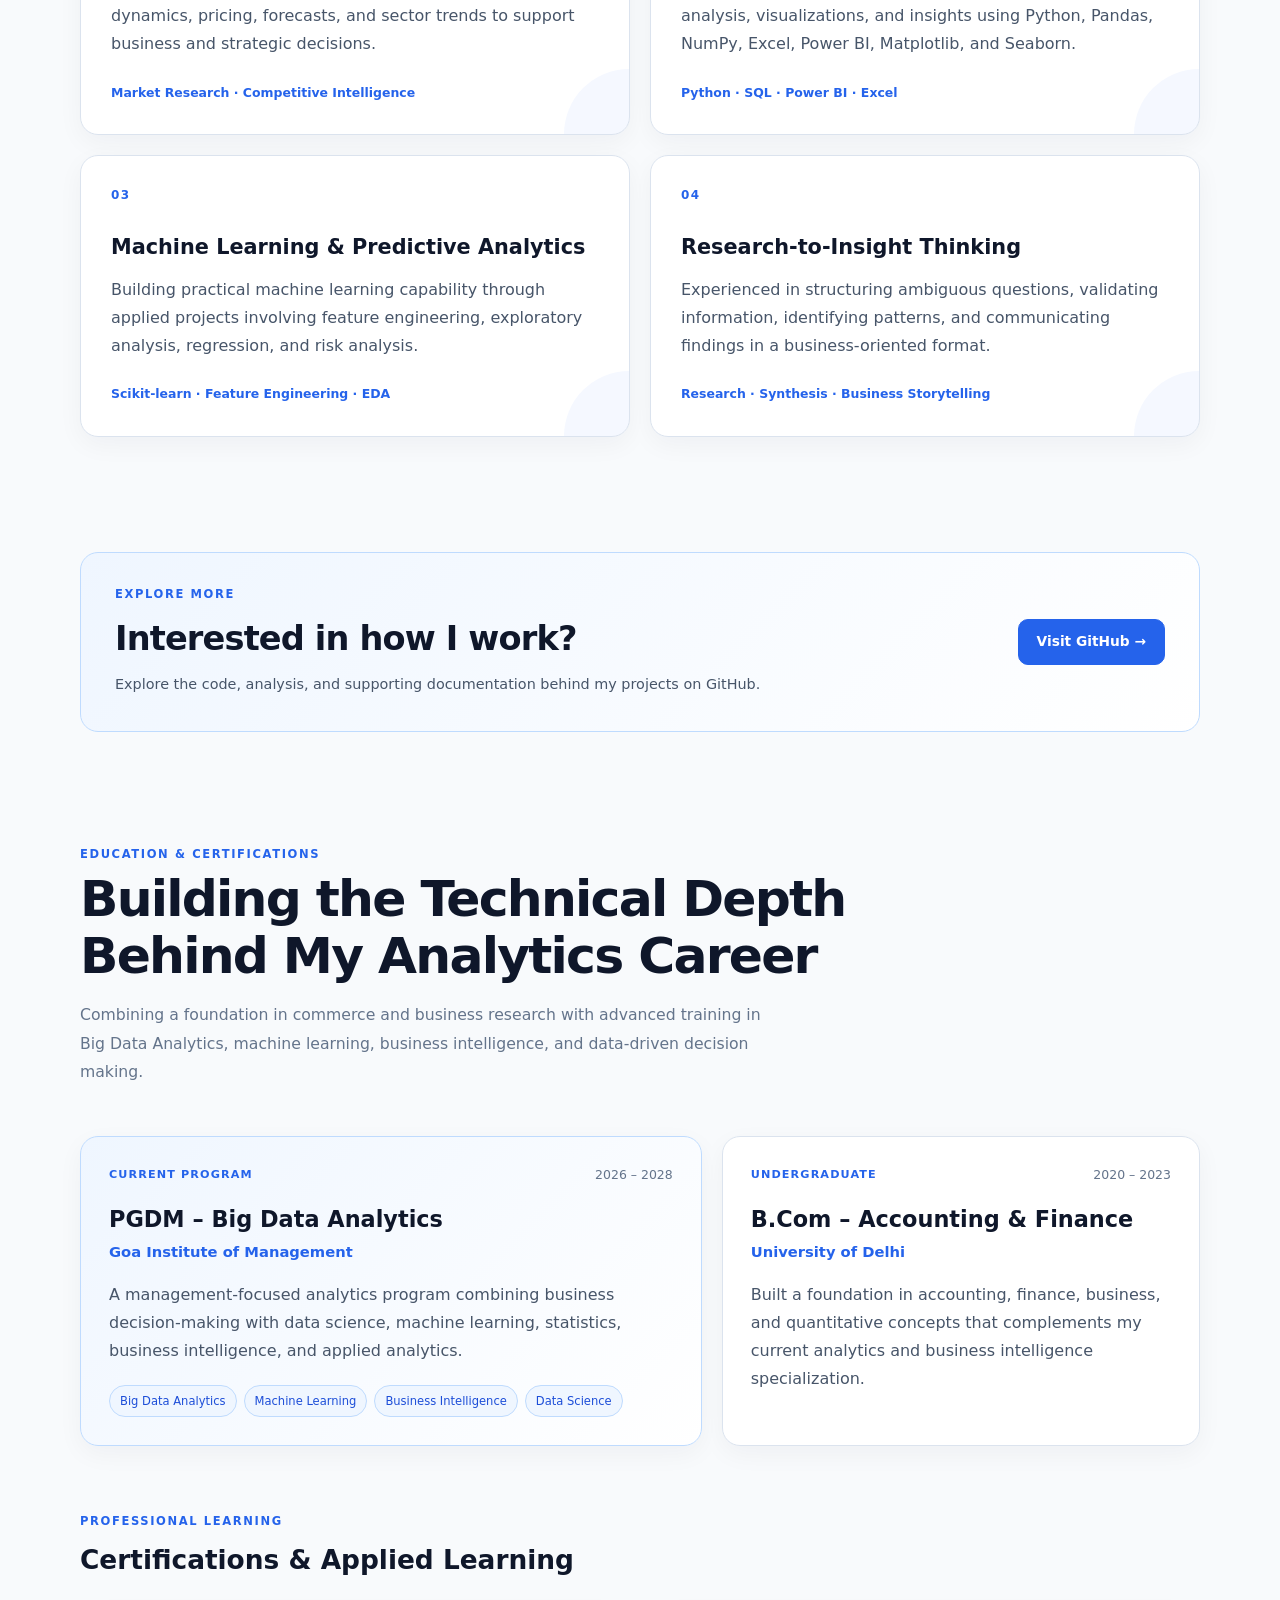
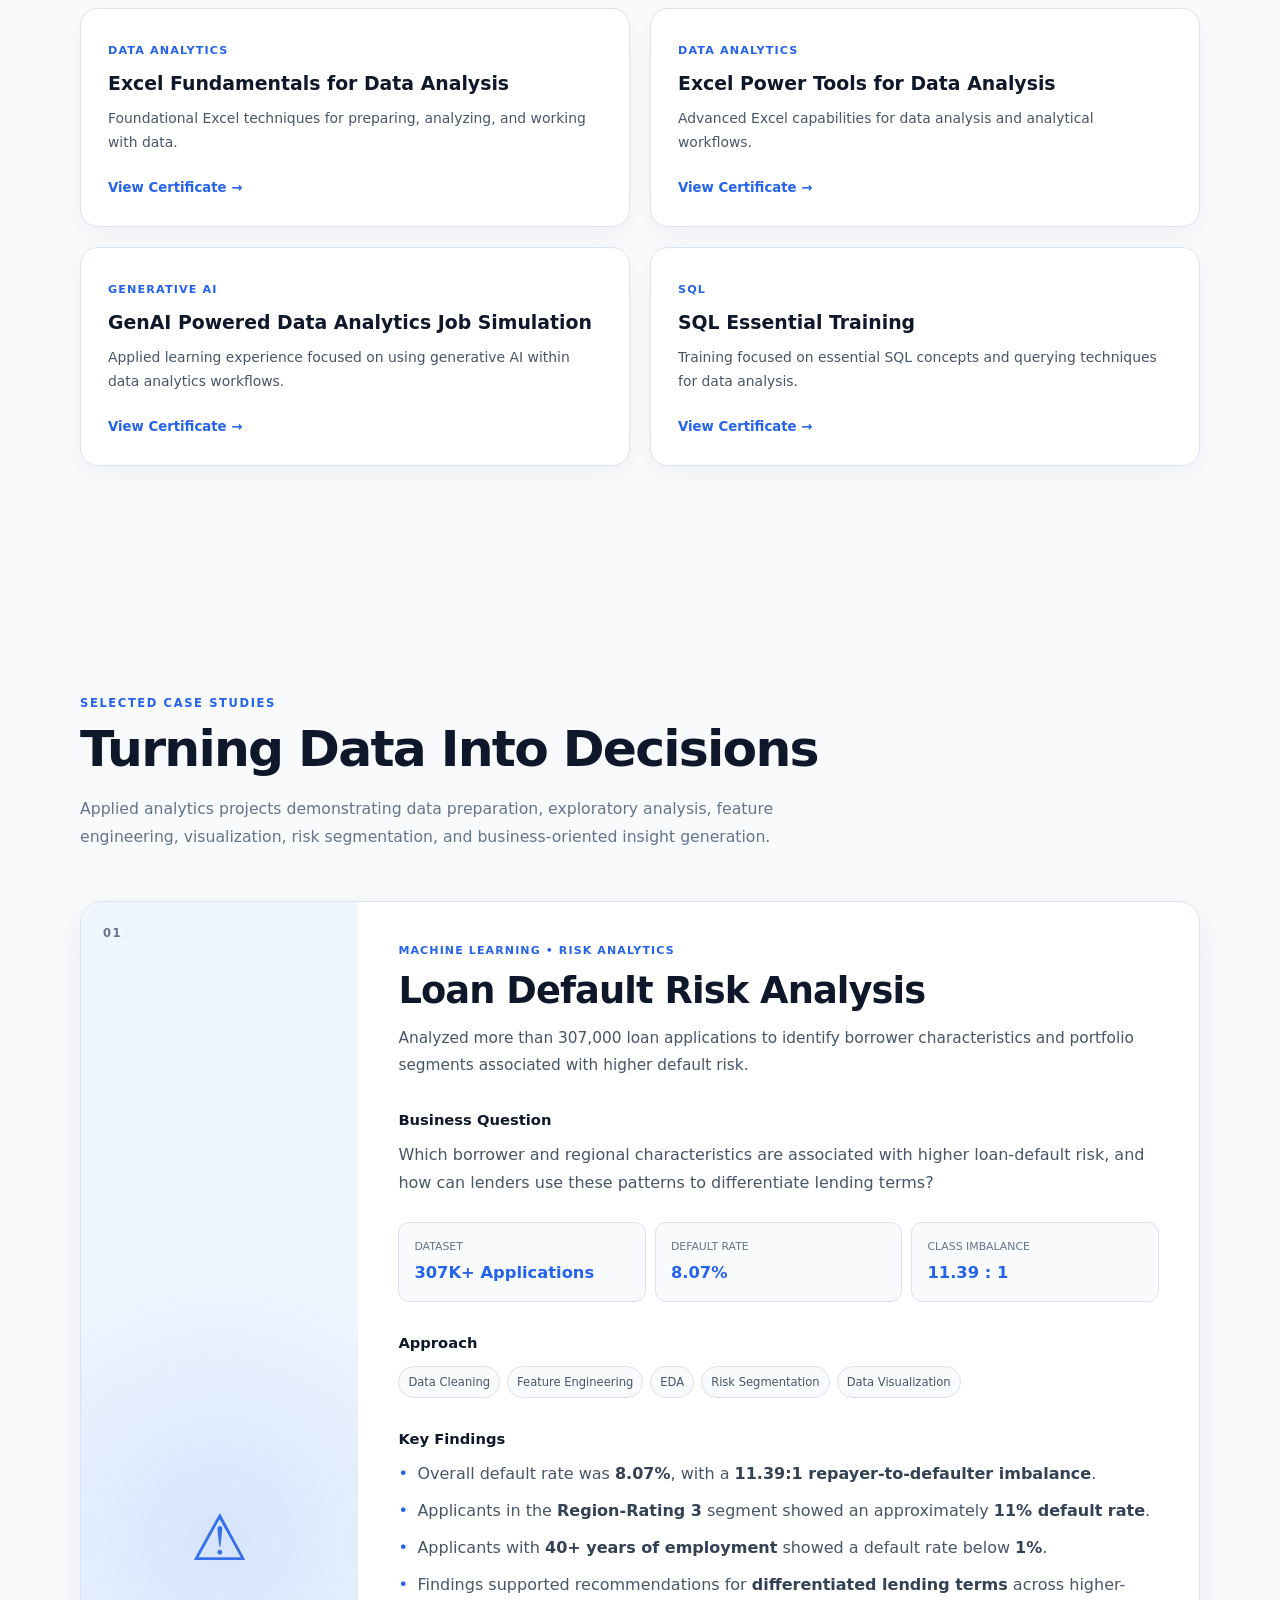
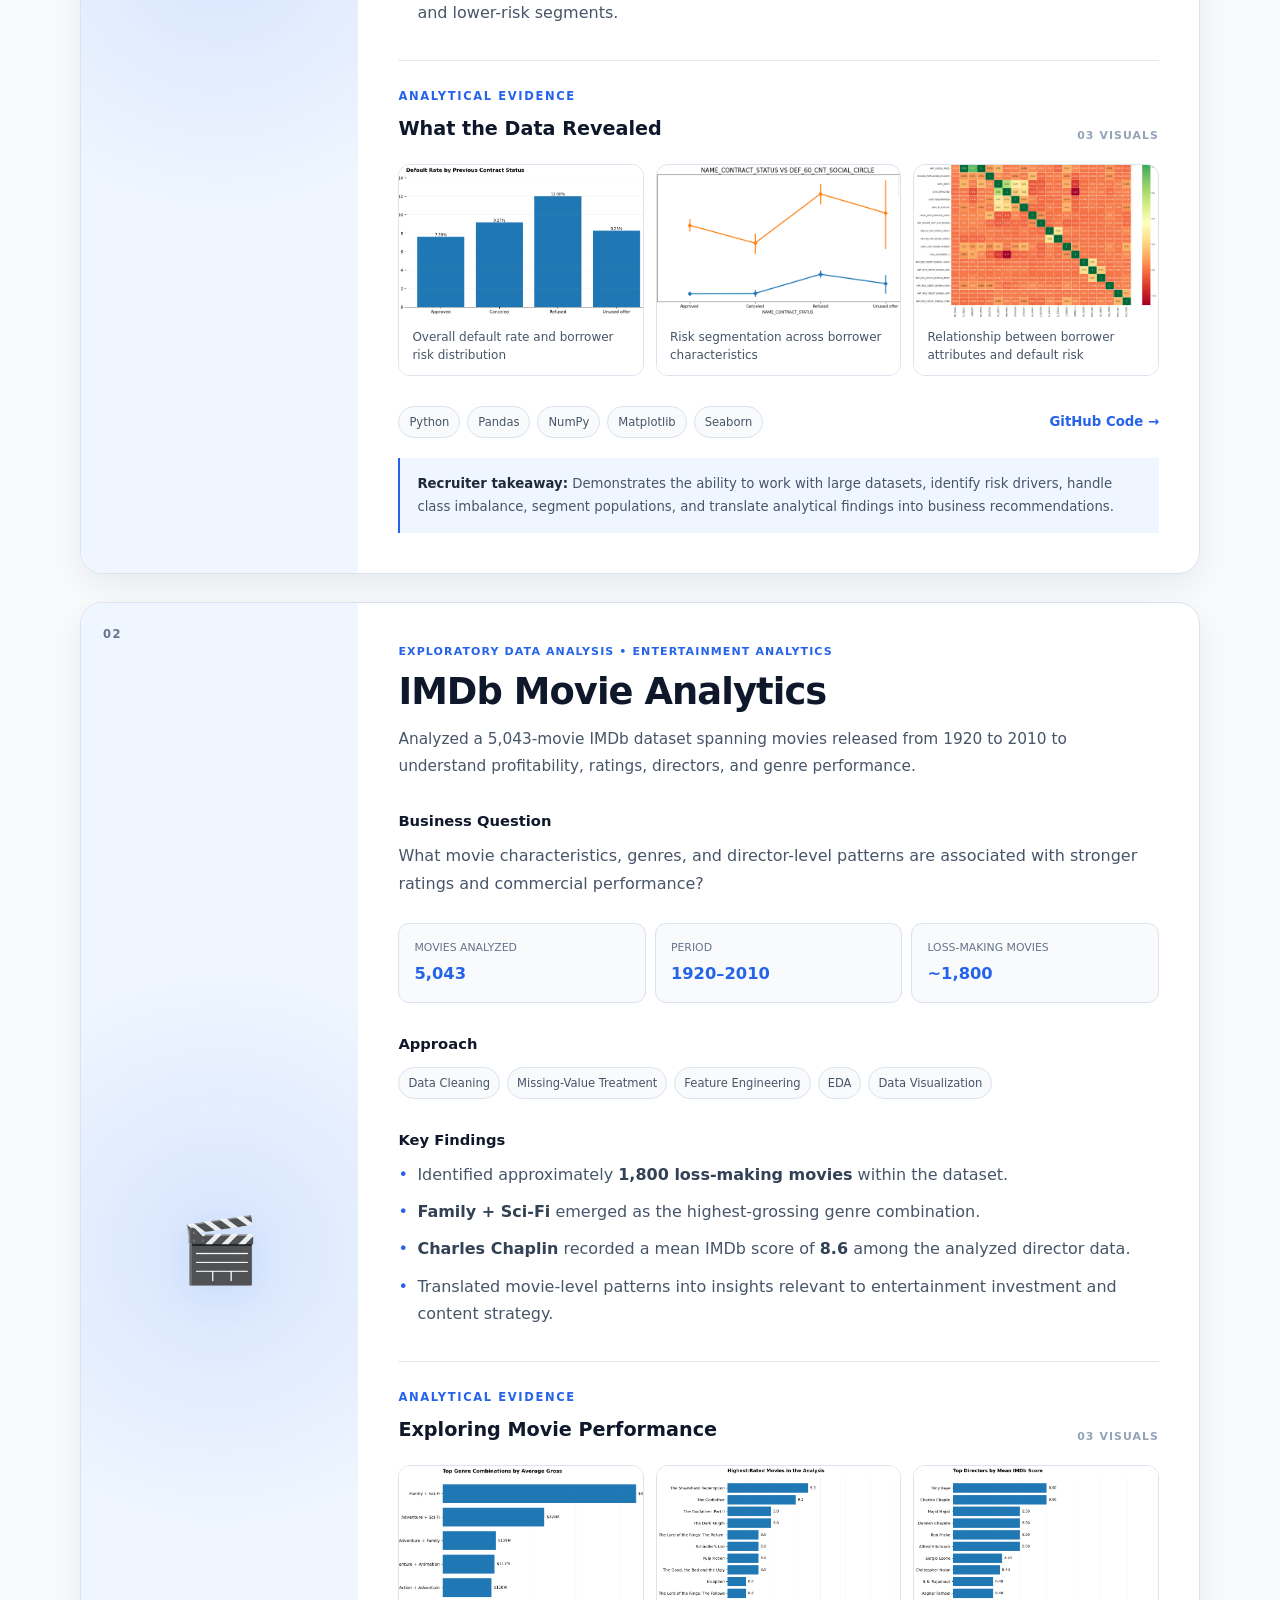
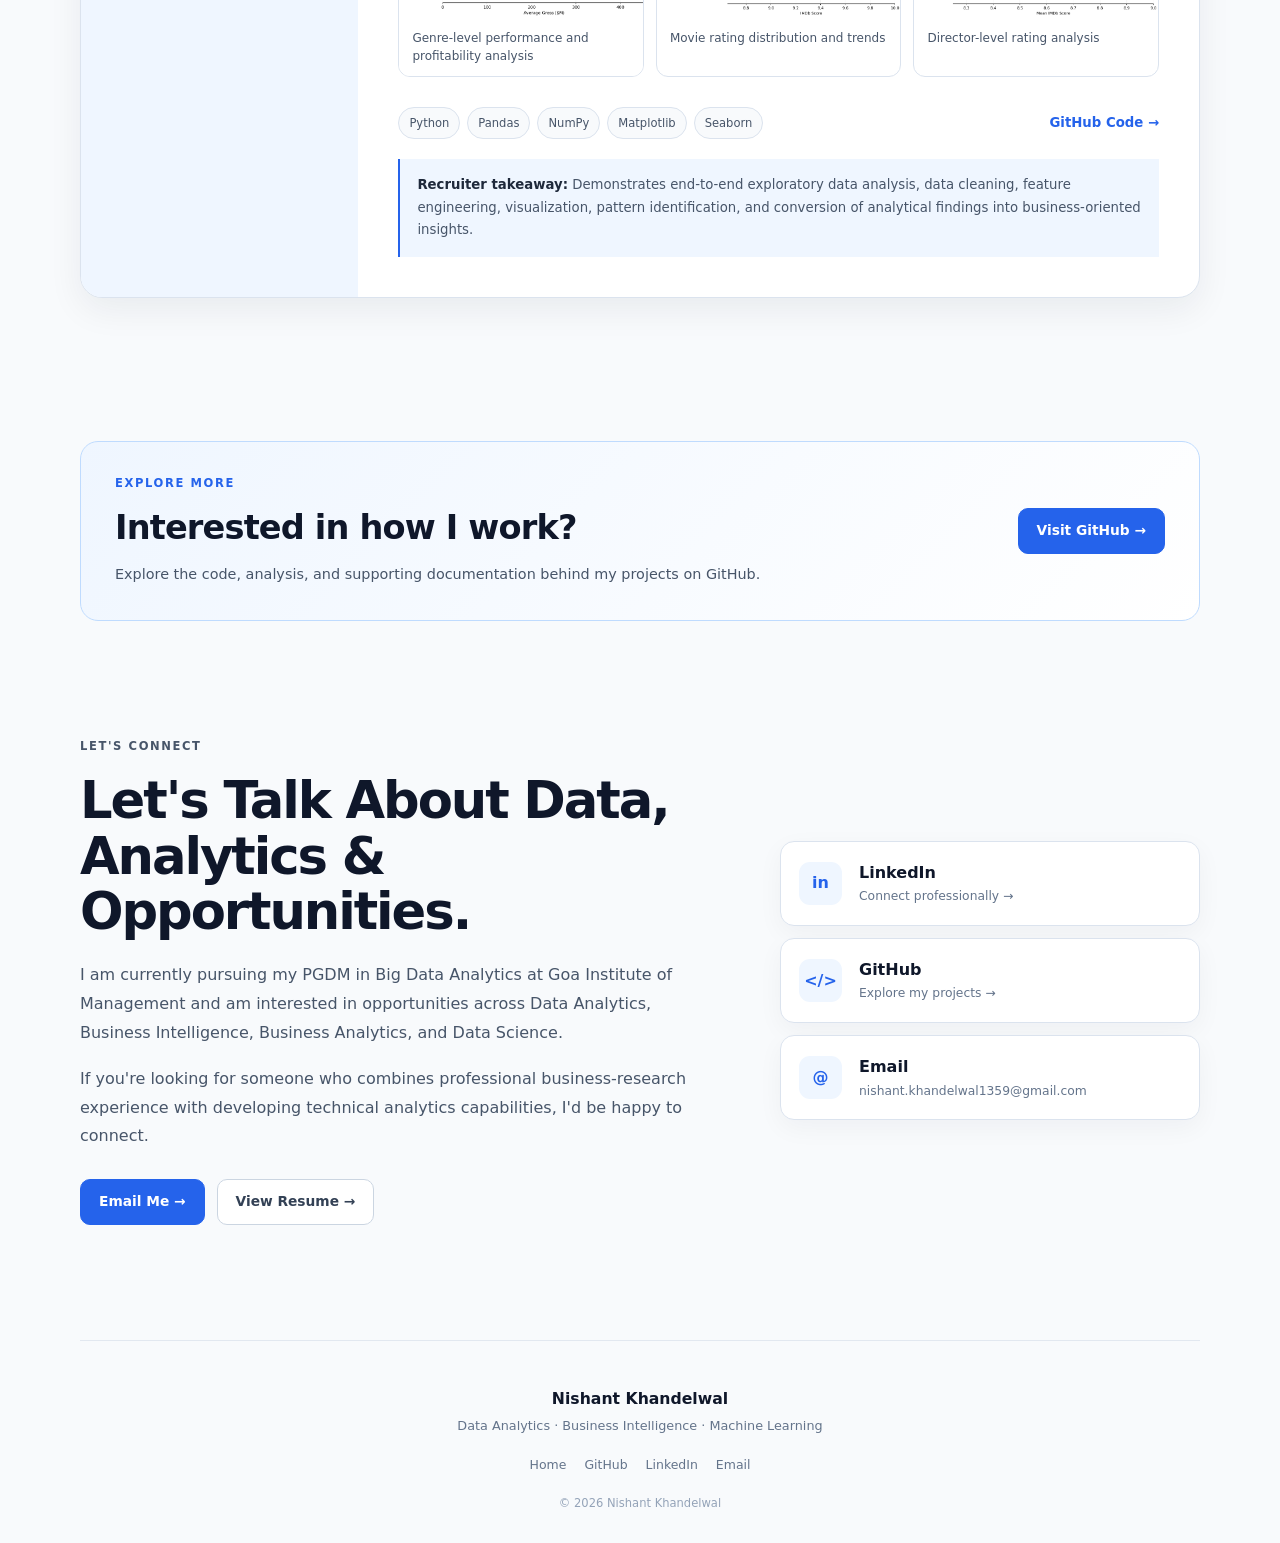
==== commit b6de2a6c: "Update index.html" ====
--- a/index.html
+++ b/index.html
@@ -19,9 +19,7 @@
         name="robots"
         content="index, follow">
 
-    <meta
-        name="theme-color"
-        content="#0f172a">
+    <meta name="theme-color" content="#f8fafc">
 
     <meta
         property="og:type"
@@ -38,22 +36,9 @@
     <meta
         property="og:url"
         content="https://nishant-1359.github.io/">
-     <meta name="description" content="Nishant Khandelwal — PGDM Big Data Analytics candidate at Goa Institute of Management with 23 months of experience in market research, competitive intelligence, and business analytics.">
-<meta name="author" content="Nishant Khandelwal">
-<meta name="robots" content="index, follow">
-<meta name="theme-color" content="#0b1120">
-
-<link rel="canonical" href="https://nishant-1359.github.io/">
-
-<meta property="og:type" content="website">
-<meta property="og:title" content="Nishant Khandelwal | Data Analytics & Business Intelligence">
-<meta property="og:description" content="Professional portfolio of Nishant Khandelwal, covering market research experience, analytics skills, education, certifications, and applied data projects.">
-<meta property="og:url" content="https://nishant-1359.github.io/">
-<meta property="og:site_name" content="Nishant Khandelwal Portfolio">
-   
-
-    
-    <title>
+    <link rel="canonical" href="https://nishant-1359.github.io/">
+    <meta property="og:site_name" content="Nishant Khandelwal Portfolio">
+<title>
         Nishant Khandelwal | Data Analytics &amp; Business Intelligence
     </title>
 
@@ -61,6 +46,98 @@
     <link rel="icon" type="image/png" href="favicon.png">
     <link rel="icon" type="image/png" sizes="32x32" href="favicon-32x32.png">
     <link rel="apple-touch-icon" href="apple-touch-icon.png">
+
+    <style>
+        /* Hero profile photo */
+        .hero-layout {
+            display: grid;
+            grid-template-columns: minmax(0, 1fr) 300px;
+            align-items: center;
+            gap: 64px;
+        }
+
+        .hero-text {
+            min-width: 0;
+        }
+
+        .hero-profile {
+            display: flex;
+            flex-direction: column;
+            align-items: center;
+            justify-content: center;
+        }
+
+        .profile-frame {
+            width: 270px;
+            height: 270px;
+            padding: 7px;
+            border: 1px solid #bfdbfe;
+            border-radius: 50%;
+            background: #ffffff;
+            box-shadow:
+                0 18px 45px rgba(15, 23, 42, 0.12),
+                0 0 0 10px rgba(37, 99, 235, 0.045);
+        }
+
+        .profile-image {
+            display: block;
+            width: 100%;
+            height: 100%;
+            border-radius: 50%;
+            object-fit: cover;
+            object-position: center 22%;
+            border: 1px solid #dbeafe;
+        }
+
+        .profile-caption {
+            margin: 16px 0 0;
+            color: #64748b;
+            font-size: 0.72rem;
+            font-weight: 650;
+            letter-spacing: 0.08em;
+            text-align: center;
+            text-transform: uppercase;
+        }
+
+        @media (max-width: 900px) {
+            .hero-layout {
+                grid-template-columns: minmax(0, 1fr) 235px;
+                gap: 38px;
+            }
+
+            .profile-frame {
+                width: 215px;
+                height: 215px;
+            }
+        }
+
+        @media (max-width: 768px) {
+            .hero-layout {
+                grid-template-columns: 1fr;
+                gap: 34px;
+            }
+
+            .hero-profile {
+                order: -1;
+            }
+
+            .profile-frame {
+                width: 200px;
+                height: 200px;
+            }
+        }
+
+        @media (max-width: 480px) {
+            .profile-frame {
+                width: 175px;
+                height: 175px;
+            }
+
+            .profile-caption {
+                font-size: 0.64rem;
+            }
+        }
+    </style>
     <script type="application/ld+json">
 {
     "@context": "https://schema.org",
@@ -130,7 +207,9 @@
     </nav>
 
 
-    <div class="hero-content">
+    <div class="hero-content hero-layout">
+
+        <div class="hero-text">
 
         <p class="hero-eyebrow">
             PGDM – Big Data Analytics | Goa Institute of Management
@@ -200,6 +279,20 @@
 
         </div>
 
+        </div>
+
+        <div class="hero-profile">
+            <div class="profile-frame">
+                <img
+                    src="assets/profile.jpeg"
+                    alt="Professional profile photograph of Nishant Khandelwal"
+                    class="profile-image">
+            </div>
+            <p class="profile-caption">
+                Data Analytics · Business Intelligence
+            </p>
+        </div>
+
     </div>
 
 </header>
--- a/style.css
+++ b/style.css
@@ -1,3 +1,4 @@
+/* POINTER 12.5 — LIGHT THEME */
 /* =========================================================
    NISHANT KHANDELWAL — PORTFOLIO
 ========================================================= */
@@ -11,25 +12,25 @@
 }
 
 :root {
-    --bg: #0b1120;
-    --bg-deep: #080d19;
-    --surface: #0f172a;
-    --surface-2: #111c31;
-    --surface-hover: #142039;
-
-    --text: #f1f5f9;
-    --text-soft: #cbd5e1;
-    --muted: #94a3b8;
-    --muted-dark: #64748b;
-
-    --accent: #60a5fa;
-    --accent-light: #93c5fd;
-    --accent-bg: rgba(96, 165, 250, 0.08);
-    --accent-bg-strong: rgba(96, 165, 250, 0.13);
-    --accent-border: rgba(96, 165, 250, 0.22);
-
-    --border: rgba(148, 163, 184, 0.12);
-    --border-strong: rgba(148, 163, 184, 0.20);
+    --bg: #f8fafc;
+    --bg-deep: #f1f5f9;
+    --surface: #ffffff;
+    --surface-2: #f8fafc;
+    --surface-hover: #f1f5f9;
+
+    --text: #0f172a;
+    --text-soft: #334155;
+    --muted: #64748b;
+    --muted-dark: #94a3b8;
+
+    --accent: #2563eb;
+    --accent-light: #1d4ed8;
+    --accent-bg: rgba(37, 99, 235, 0.07);
+    --accent-bg-strong: rgba(37, 99, 235, 0.12);
+    --accent-border: rgba(37, 99, 235, 0.22);
+
+    --border: rgba(15, 23, 42, 0.10);
+    --border-strong: rgba(15, 23, 42, 0.18);
 
     --max-width: 1120px;
     --section-space: 115px;
@@ -37,7 +38,7 @@
     --radius: 18px;
     --radius-small: 12px;
 
-    --shadow: 0 20px 50px rgba(0, 0, 0, 0.25);
+    --shadow: 0 18px 45px rgba(15, 23, 42, 0.10);
     --transition: 220ms ease;
 }
 
@@ -63,7 +64,7 @@
 
 body::selection {
     background: var(--accent);
-    color: #08111f;
+    color: #ffffff;
 }
 
 img {
@@ -136,7 +137,7 @@
     border: 1px solid var(--accent);
     border-radius: 10px;
     background: var(--accent);
-    color: #08111f;
+    color: #ffffff;
     font-size: .86rem;
     font-weight: 750;
     line-height: 1;
@@ -206,7 +207,7 @@
 
 .logo:hover {
     background: var(--accent);
-    color: #08111f;
+    color: #ffffff;
     transform: translateY(-1px);
 }
 
@@ -330,7 +331,7 @@
 
 .hero h1 {
     max-width: 900px;
-    color: #f8fafc;
+    color: #0f172a;
     font-size: clamp(3.1rem, 7vw, 6.3rem);
     font-weight: 850;
     letter-spacing: -.055em;
@@ -677,7 +678,7 @@
     border: 1px solid var(--accent-border);
     border-radius: 999px;
     background: var(--accent-bg);
-    color: #bfdbfe;
+    color: #1d4ed8;
     font-size: .72rem;
 }
 
@@ -839,7 +840,7 @@
     border: 1px solid var(--accent-border);
     border-radius: 999px;
     background: var(--accent-bg);
-    color: #bfdbfe;
+    color: #1d4ed8;
     font-size: .72rem;
 }
 
@@ -1309,7 +1310,7 @@
 
 .error-page h1 {
     margin: 10px 0 15px;
-    color: #f8fafc;
+    color: #0f172a;
     font-size: clamp(2.5rem,7vw,5rem);
     line-height: 1.05;
 }
@@ -1408,7 +1409,7 @@
         padding: 80px 35px 40px;
 
         border-left: 1px solid var(--border);
-        background: rgba(8,13,25,.98);
+        background: rgba(255,255,255,.98);
         backdrop-filter: blur(16px);
 
         transition: right .3s ease;
@@ -1631,3 +1632,370 @@
         color: #333;
     }
 }
+
+
+/* =========================================================
+   LIGHT THEME — READABILITY / CONTRAST OVERRIDE
+   Direct replacement refinement
+========================================================= */
+
+/* Global surfaces */
+body {
+    background: #f8fafc;
+    color: #0f172a;
+}
+
+/* Navigation */
+.nav-links {
+    background: rgba(255, 255, 255, 0.98);
+    border-left-color: #dbe3ee;
+}
+
+.nav-links a {
+    color: #475569;
+}
+
+.nav-links a:hover,
+.nav-links a.active {
+    color: #0f172a;
+}
+
+.menu-toggle {
+    border-color: #dbe3ee;
+    background: #ffffff;
+}
+
+.menu-toggle span {
+    background: #0f172a;
+}
+
+/* Hero */
+.hero {
+    background:
+        radial-gradient(circle at 78% 28%, rgba(37, 99, 235, .075), transparent 31%),
+        radial-gradient(circle at 15% 90%, rgba(37, 99, 235, .035), transparent 28%),
+        #f8fafc;
+}
+
+.hero h1,
+.hero h2 {
+    color: #0f172a;
+}
+
+.hero-description {
+    color: #475569;
+}
+
+.proof-card {
+    border-color: #dbe3ee;
+    background: #ffffff;
+    box-shadow: 0 8px 24px rgba(15, 23, 42, .045);
+}
+
+.proof-card:hover {
+    border-color: #93b4e8;
+    background: #ffffff;
+}
+
+.proof-card strong {
+    color: #2563eb;
+}
+
+.proof-card span {
+    color: #64748b;
+}
+
+/* Generic card surfaces */
+.experience-card,
+.skill-card,
+.focus-card,
+.education-card,
+.cert-card,
+.contact-link-card {
+    background: #ffffff;
+    border-color: #dbe3ee;
+    box-shadow: 0 8px 26px rgba(15, 23, 42, .045);
+}
+
+.experience-card:hover,
+.skill-card:hover,
+.focus-card:hover,
+.education-card:hover,
+.cert-card:hover {
+    background: #ffffff;
+    border-color: #a9c2e9;
+    box-shadow: 0 14px 34px rgba(15, 23, 42, .08);
+}
+
+/* Card headings */
+.experience-card h3,
+.skill-card h3,
+.focus-card h3,
+.education-card h3,
+.cert-card h3 {
+    color: #0f172a;
+}
+
+/* Card body copy */
+.experience-summary,
+.experience-points li,
+.skill-card p,
+.focus-card p,
+.education-card p,
+.cert-card p {
+    color: #475569;
+}
+
+.experience-points strong {
+    color: #1e293b;
+}
+
+.experience-date,
+.education-period {
+    color: #64748b;
+}
+
+/* Metrics */
+.experience-metrics {
+    gap: 10px;
+}
+
+.metric {
+    border-color: #dbe3ee;
+    background: #f8fafc;
+}
+
+.metric strong {
+    color: #2563eb;
+}
+
+.metric span {
+    color: #64748b;
+}
+
+/* Tags */
+.experience-tags span,
+.case-tools span,
+.case-tags span {
+    border-color: #dbe3ee;
+    background: #f8fafc;
+    color: #475569;
+}
+
+.skill-tags span,
+.education-tags span {
+    border-color: #bfdbfe;
+    background: #eff6ff;
+    color: #1d4ed8;
+}
+
+/* About highlights */
+.about-highlight {
+    border-color: #dbe3ee;
+    background: #ffffff;
+}
+
+.about-highlight strong {
+    color: #2563eb;
+}
+
+.about-highlight span {
+    color: #64748b;
+}
+
+/* Skills */
+.skill-icon {
+    border-color: #bfdbfe;
+    background: #eff6ff;
+    color: #2563eb;
+}
+
+.skill-card-learning {
+    border-color: #bfdbfe;
+    background: linear-gradient(135deg, #eff6ff, #ffffff);
+}
+
+/* What I Bring */
+.focus-card::after {
+    background: rgba(37, 99, 235, .045);
+}
+
+.focus-link {
+    color: #2563eb;
+}
+
+/* Education */
+.education-primary,
+.education-card-learning {
+    background: linear-gradient(135deg, #eff6ff, #ffffff);
+    border-color: #bfdbfe;
+}
+
+.education-badge,
+.cert-category,
+.education-card h4 {
+    color: #2563eb;
+}
+
+/* Certifications */
+.cert-card a {
+    color: #2563eb;
+}
+
+.cert-card a:hover {
+    color: #1d4ed8;
+}
+
+/* Project case studies */
+.case-study {
+    background: #ffffff;
+    border-color: #dbe3ee;
+    box-shadow: 0 12px 35px rgba(15, 23, 42, .065);
+}
+
+.case-study-visual {
+    background:
+        radial-gradient(circle at center, rgba(37, 99, 235, .12), transparent 42%),
+        #eff6ff;
+}
+
+.case-study-number {
+    color: #64748b;
+}
+
+.case-study-content h3 {
+    color: #0f172a;
+}
+
+.case-study-label {
+    color: #2563eb;
+}
+
+.case-study-summary,
+.case-study-block p,
+.case-study-block li {
+    color: #475569;
+}
+
+.case-study-block h4 {
+    color: #0f172a;
+}
+
+.case-study-grid > div {
+    border-color: #dbe3ee;
+    background: #f8fafc;
+}
+
+.case-label {
+    color: #64748b;
+}
+
+.case-study-grid strong {
+    color: #2563eb;
+}
+
+.recruiter-takeaway {
+    border-left-color: #2563eb;
+    background: #eff6ff;
+    color: #475569;
+}
+
+.recruiter-takeaway strong {
+    color: #1e293b;
+}
+
+/* Project evidence */
+.case-study-evidence {
+    border-top-color: #e2e8f0;
+}
+
+.evidence-card {
+    border-color: #dbe3ee;
+    background: #ffffff;
+}
+
+.evidence-card figcaption {
+    background: #ffffff;
+    color: #475569;
+}
+
+/* Project CTA */
+.project-cta {
+    border-color: #bfdbfe;
+    background: linear-gradient(135deg, #eff6ff, #ffffff);
+}
+
+.project-cta h2 {
+    color: #0f172a;
+}
+
+.project-cta p:not(.section-eyebrow) {
+    color: #475569;
+}
+
+/* Contact */
+.contact-intro h2 {
+    color: #0f172a;
+}
+
+.contact-intro p {
+    color: #475569;
+}
+
+.contact-link-card:hover {
+    background: #eff6ff;
+    border-color: #bfdbfe;
+}
+
+.contact-link-icon {
+    background: #eff6ff;
+    color: #2563eb;
+}
+
+.contact-link-card strong {
+    color: #0f172a;
+}
+
+.contact-link-card div span {
+    color: #64748b;
+}
+
+/* Buttons */
+.btn.secondary {
+    border-color: #cbd5e1;
+    background: #ffffff;
+    color: #334155;
+}
+
+.btn.secondary:hover {
+    border-color: #93b4e8;
+    background: #eff6ff;
+    color: #1e3a8a;
+}
+
+/* Footer */
+.footer {
+    border-top-color: #e2e8f0;
+}
+
+.footer-content > strong {
+    color: #0f172a;
+}
+
+.footer-content > p,
+.footer-links a {
+    color: #64748b;
+}
+
+.footer-links a:hover {
+    color: #2563eb;
+}
+
+.footer-copy {
+    color: #94a3b8 !important;
+}
+
+/* Focus accessibility */
+:focus-visible {
+    outline-color: #2563eb;
+}
